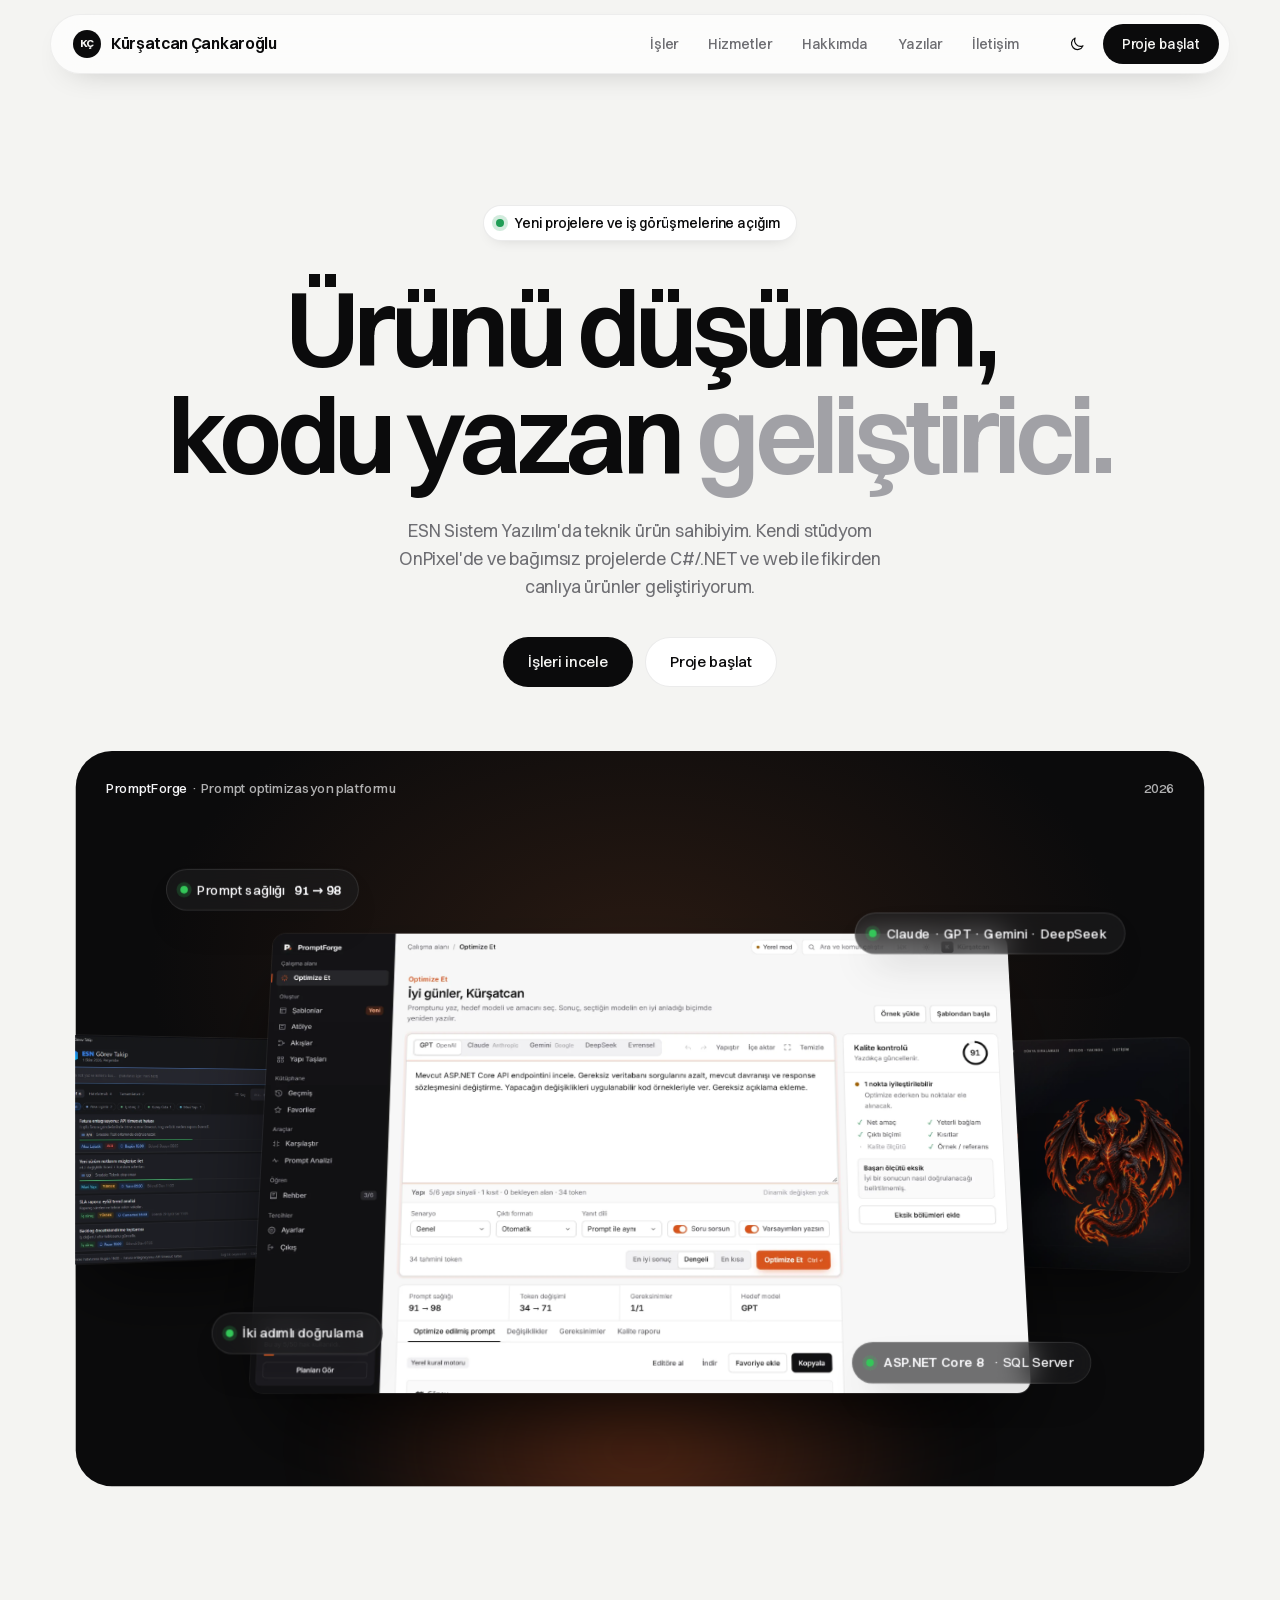
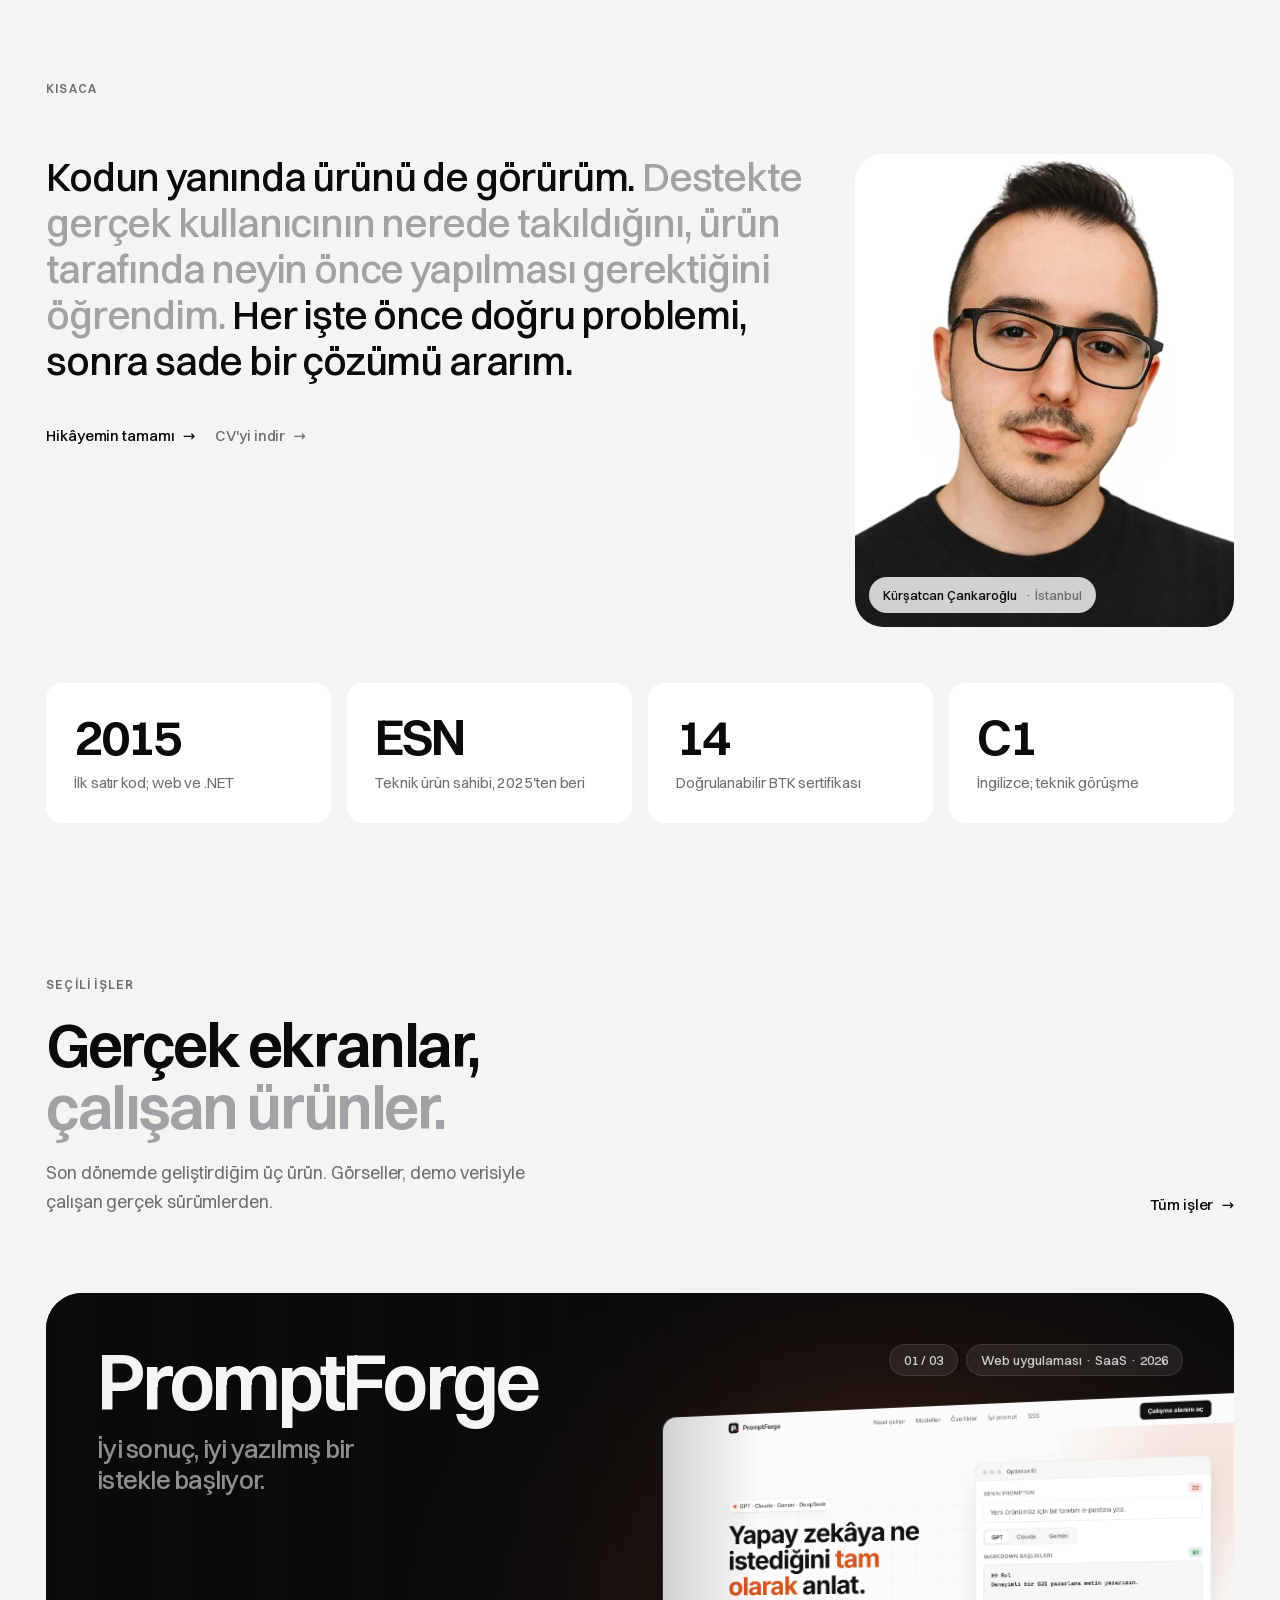
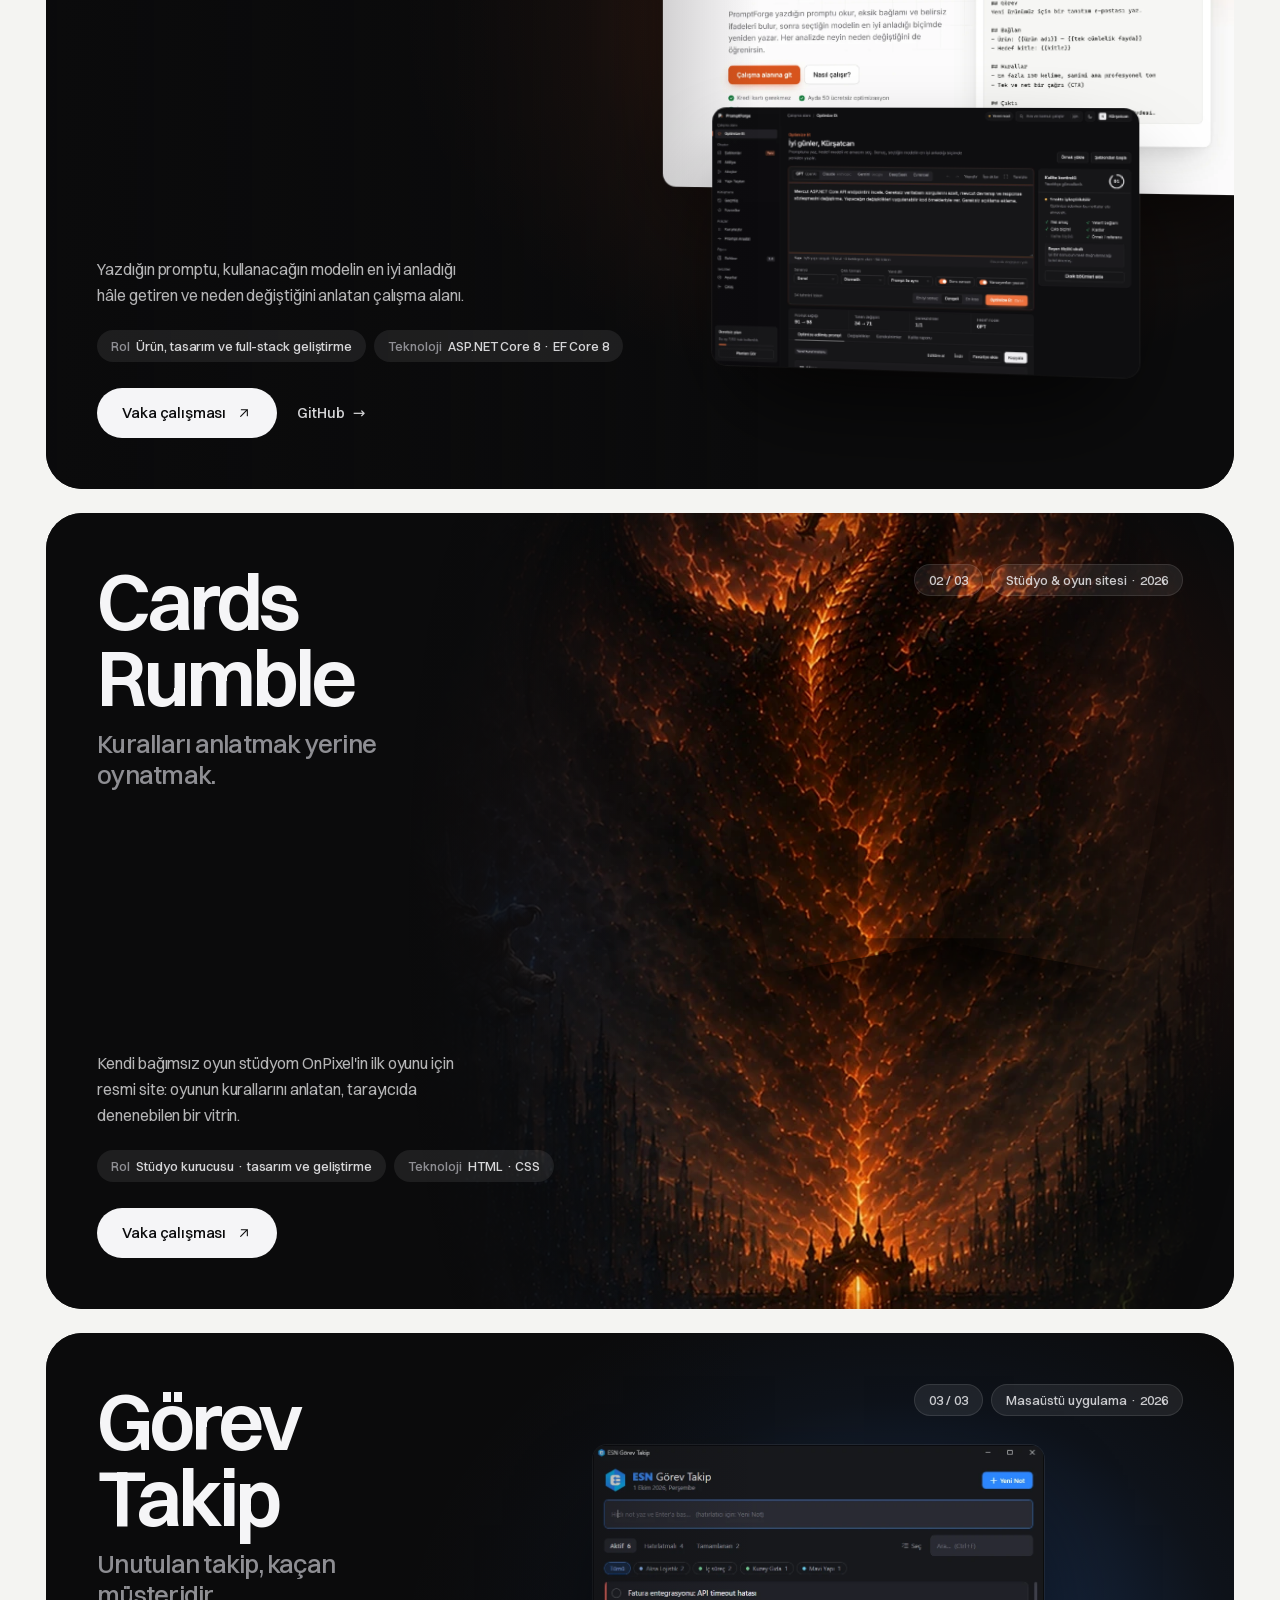
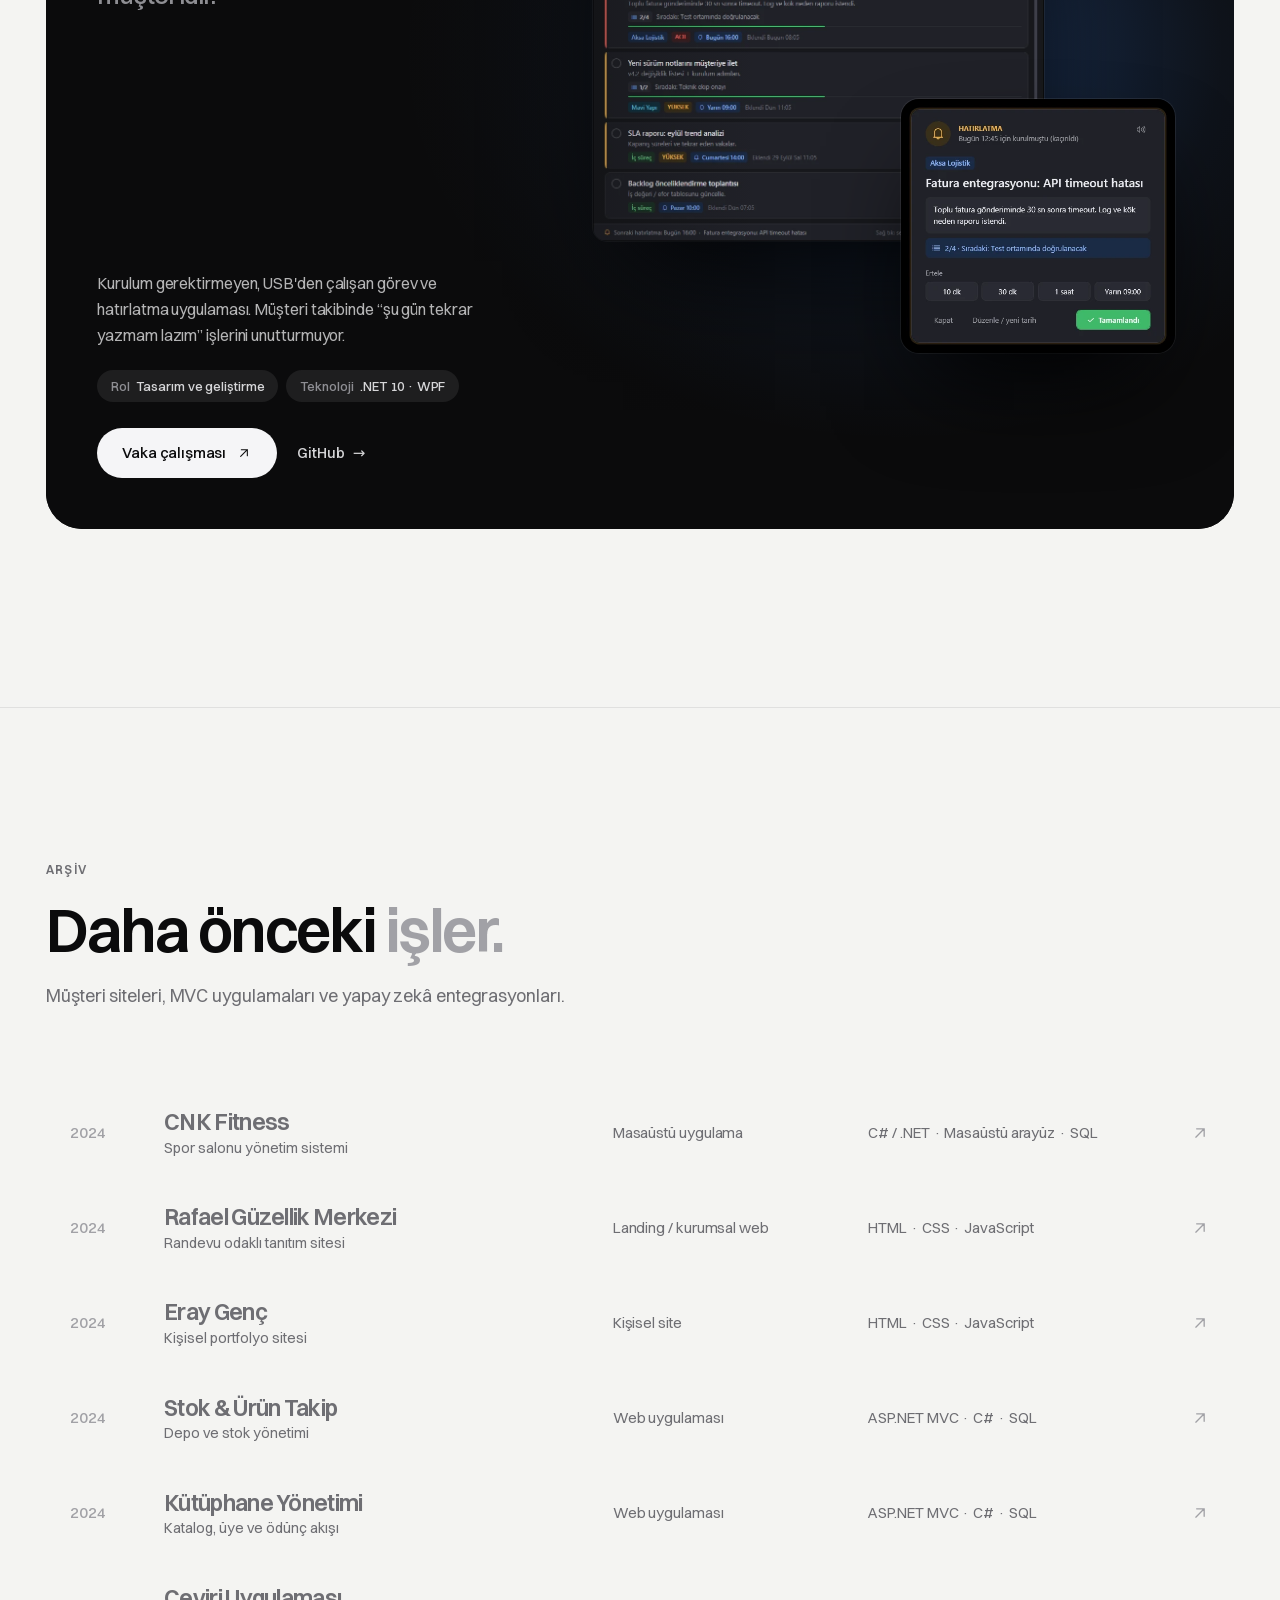
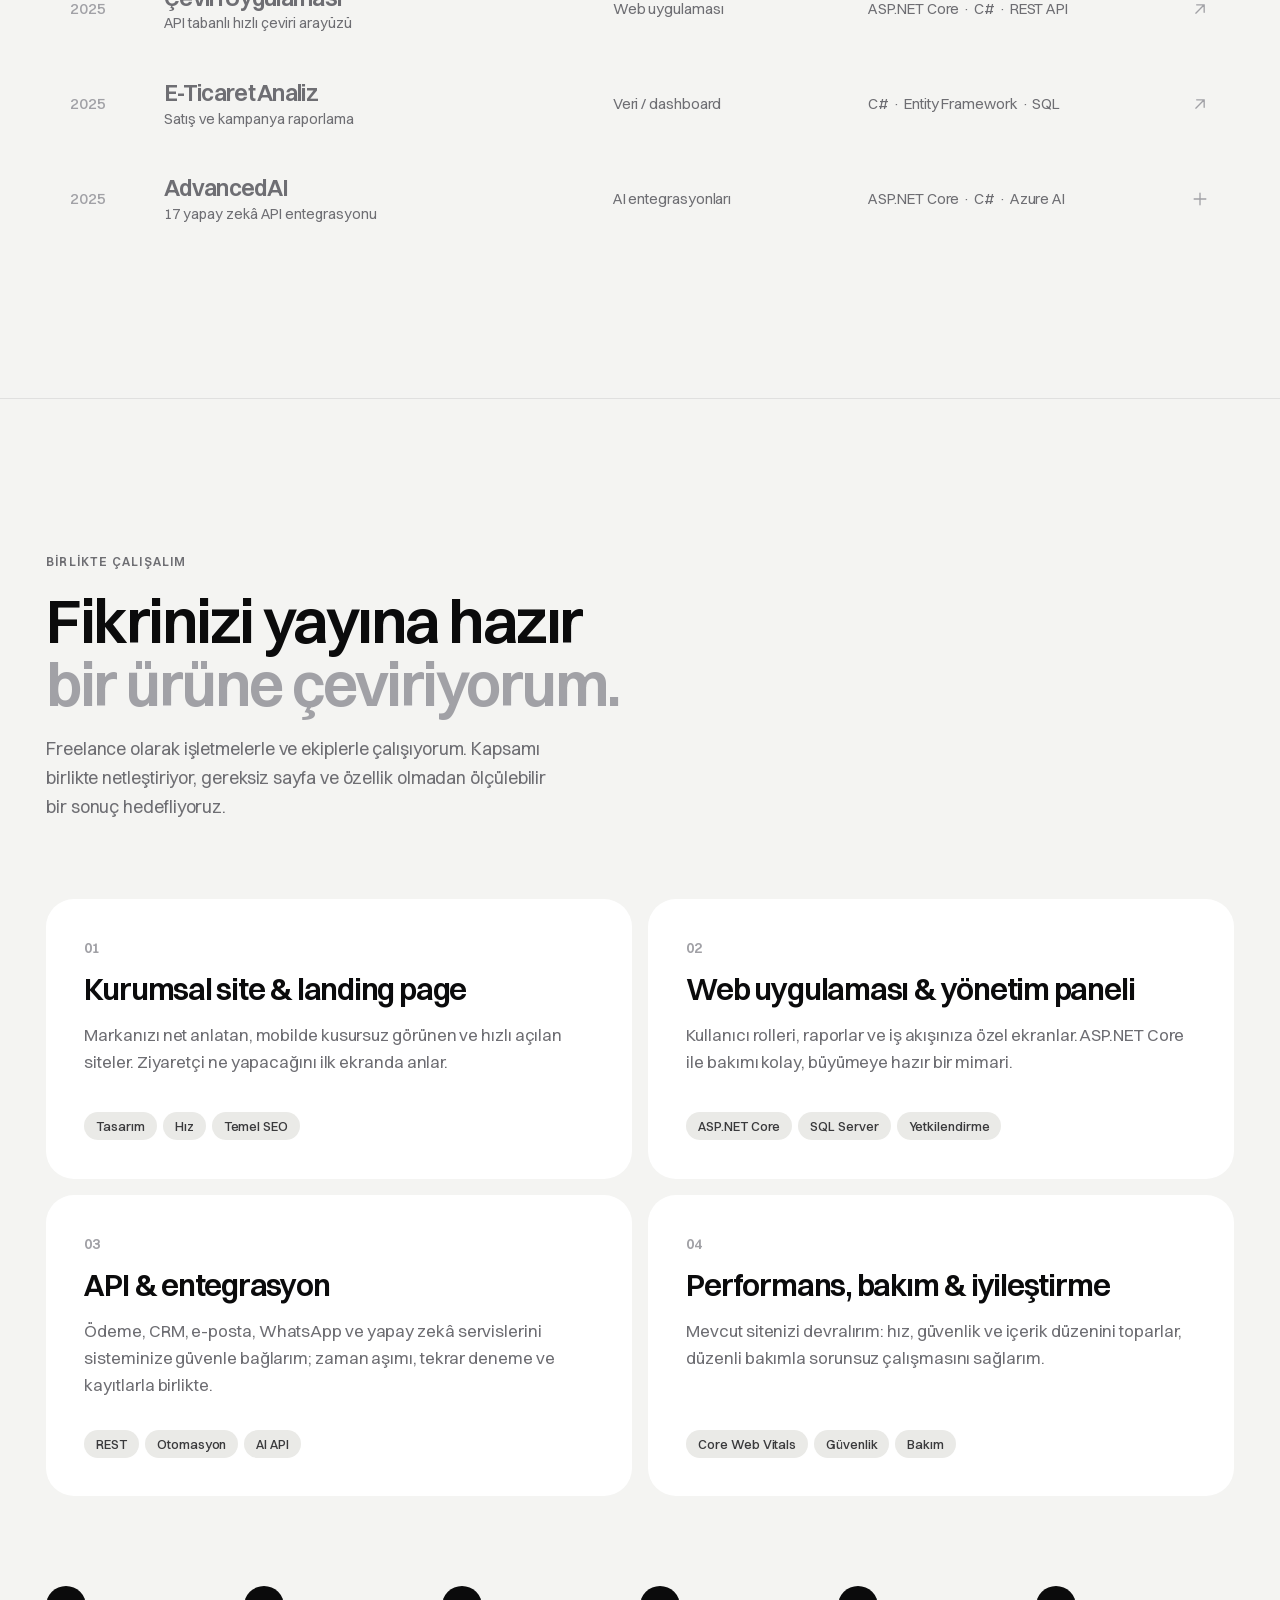
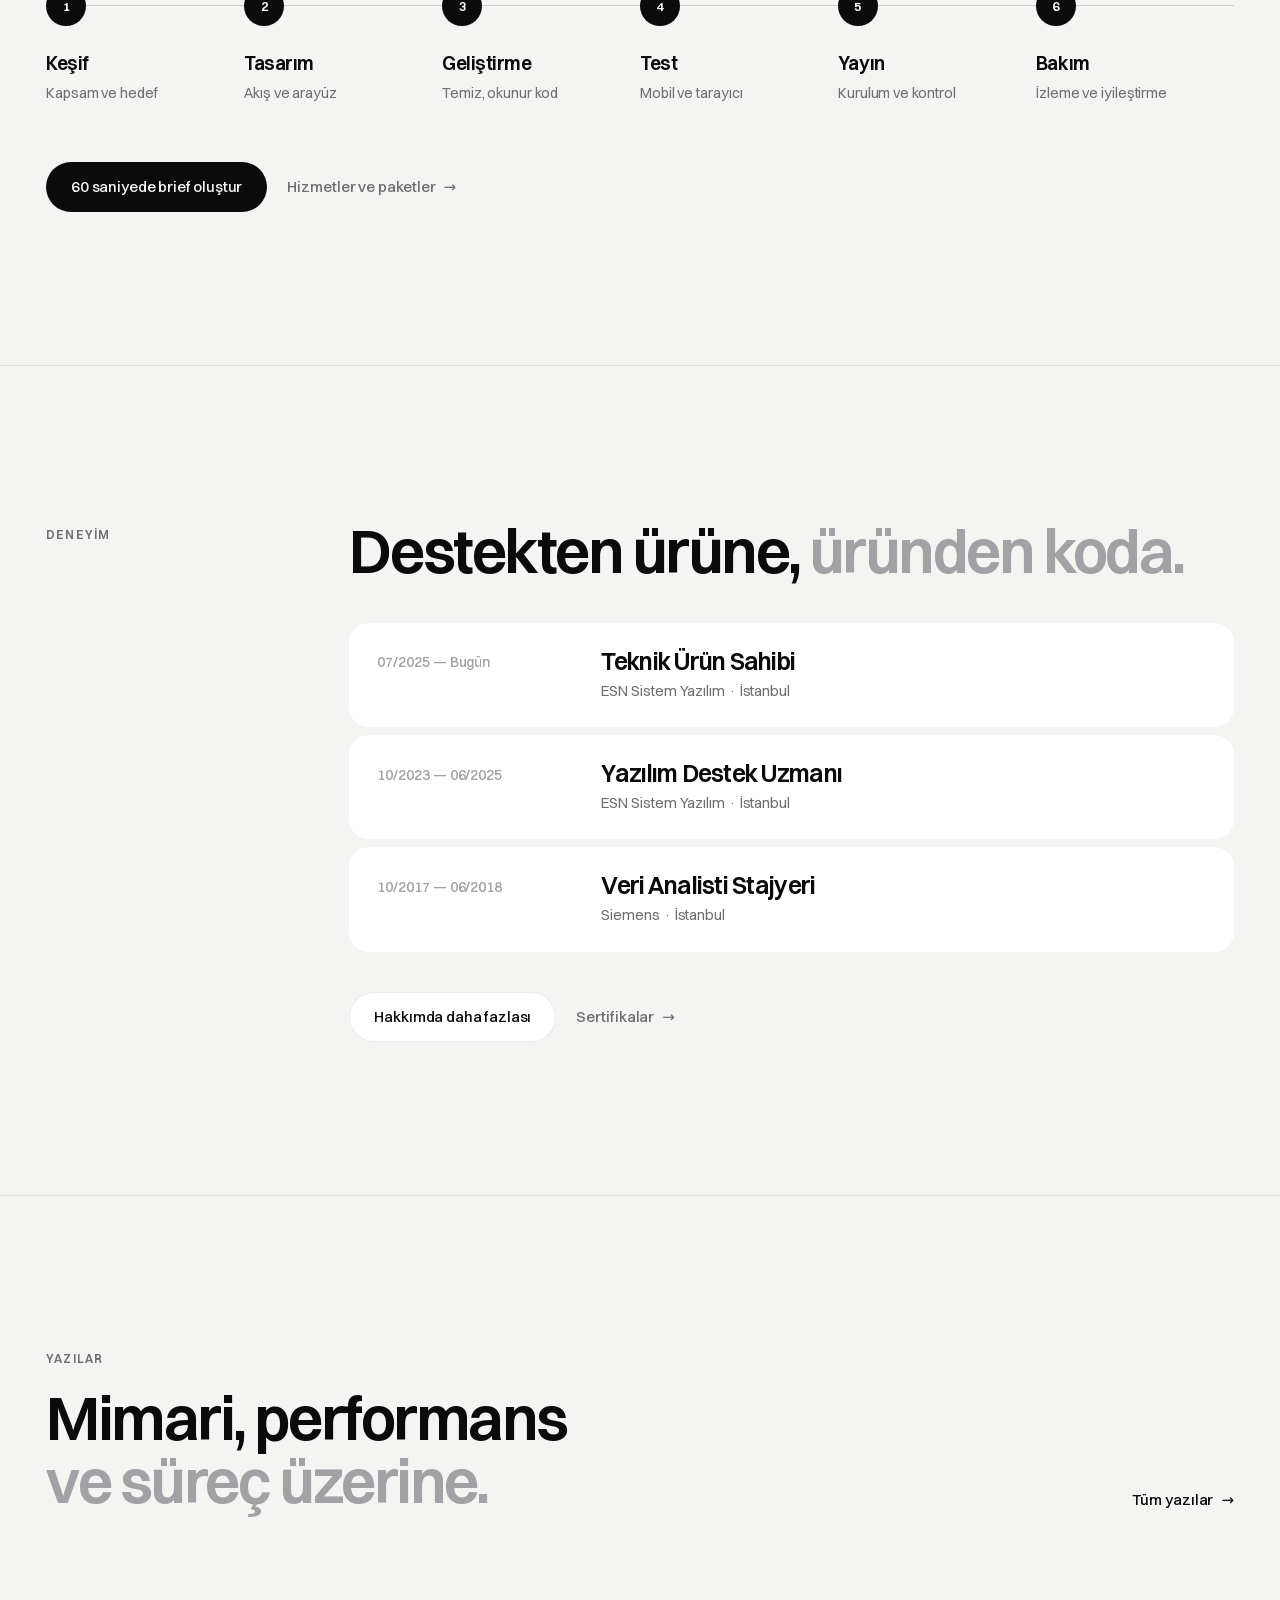
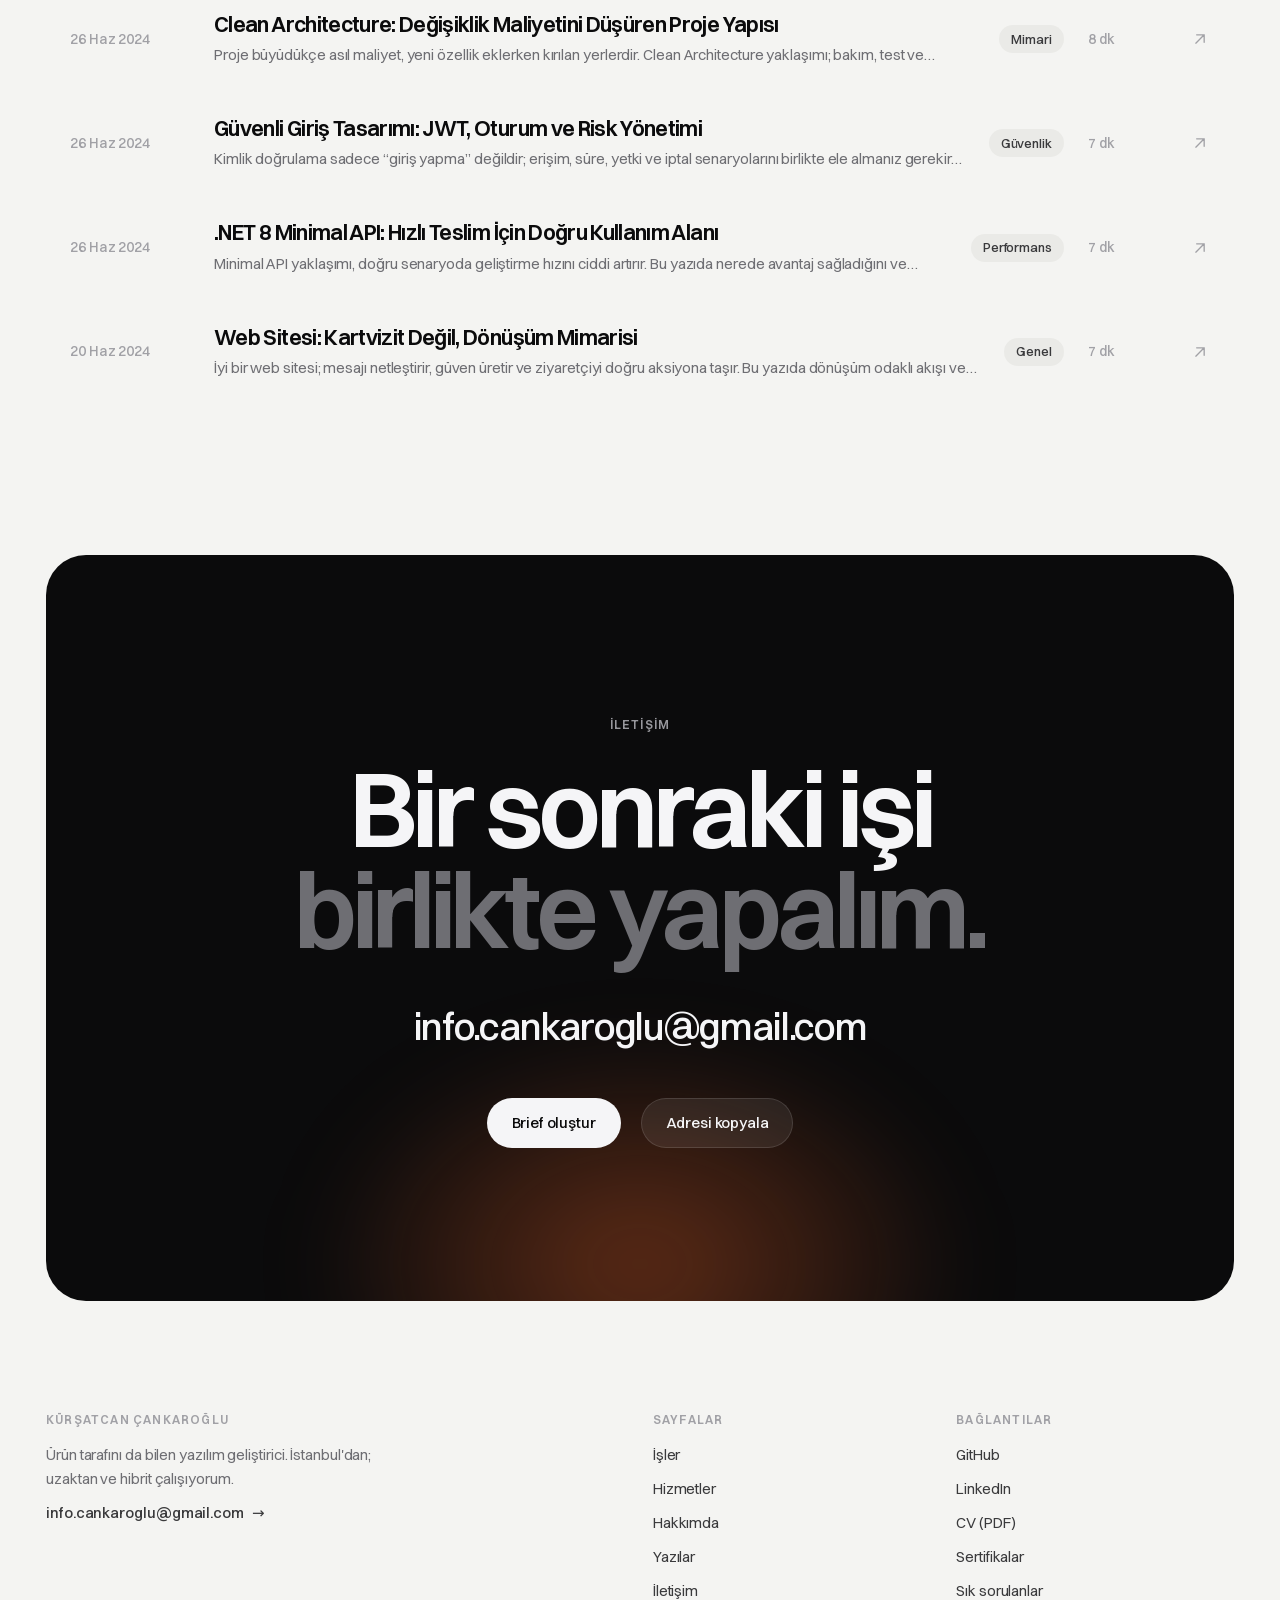
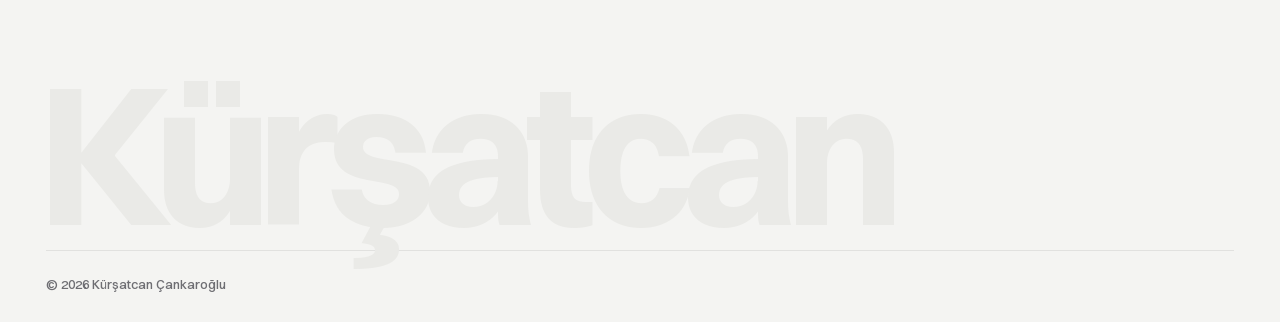
==== index.html @ 6dd8f490 "Remove the 'built without a framework' line from the footer" ====
<!doctype html>
<html lang="tr" data-theme="light">
<head>
<meta charset="utf-8">
<meta name="viewport" content="width=device-width, initial-scale=1">
<meta http-equiv="Content-Security-Policy" content="default-src 'self'; base-uri 'none'; object-src 'none'; img-src 'self' data:; font-src 'self'; style-src 'self' 'unsafe-inline'; script-src 'self' https://cdn.jsdelivr.net; connect-src 'self' https://api.emailjs.com https://formsubmit.co; frame-src 'self' https://formsubmit.co; form-action 'self' https://formsubmit.co; upgrade-insecure-requests">
<title>Kürşatcan Çankaroğlu — Yazılım geliştirici</title>
<meta name="description" content="Kürşatcan Çankaroğlu: C#/.NET ve web ile fikirden canlıya ürünler geliştiren, ürün tarafını da bilen yazılım geliştirici. PromptForge, OnPixel ve daha fazlası.">
<meta name="author" content="Kürşatcan Çankaroğlu">
<meta name="theme-color" content="#f4f4f2">
<meta property="og:type" content="website">
<meta property="og:locale" content="tr_TR">
<meta property="og:title" content="Kürşatcan Çankaroğlu — Yazılım geliştirici">
<meta property="og:description" content="Ürünü düşünen, kodu yazan geliştirici. Seçili işler, vaka çalışmaları ve iletişim.">
<meta property="og:image" content="assets/media/brand/og.png">
<meta name="twitter:card" content="summary_large_image">
<link rel="icon" href="assets/media/brand/favicon.svg" type="image/svg+xml">
<link rel="apple-touch-icon" href="assets/media/brand/apple-touch-icon.png">
<link rel="manifest" href="manifest.webmanifest">
<link rel="preload" href="assets/fonts/switzer-variable.woff2" as="font" type="font/woff2" crossorigin>
<script src="assets/js/kursat-theme.js"></script>
<link rel="stylesheet" href="assets/css/kursat.css">
<script src="assets/js/kursat-core.js" defer></script>
<script src="assets/js/kursat-projects.js" defer></script>
<script src="assets/js/kursat-posts.js" defer></script>
<script src="assets/js/kursat-certificates.js" defer></script>
<script src="assets/js/kursat-content.js" defer></script>
</head>
<body>
<a class="kursat-skip" href="#kursat-main">İçeriğe geç</a>

<!-- kursat:header -->
<header class="kursat-header">
  <div class="kursat-container kursat-header-inner">
    <a class="kursat-brand" href="index.html" aria-label="Kürşatcan Çankaroğlu, ana sayfa">
      <span class="kursat-brand-mark" aria-hidden="true">KÇ</span>
      <span>Kürşatcan <span class="kursat-brand-surname">Çankaroğlu</span></span>
    </a>
    <nav class="kursat-nav" aria-label="Ana menü">
      <a href="portfolio.html">İşler</a>
      <a href="service.html">Hizmetler</a>
      <a href="about.html">Hakkımda</a>
      <a href="news.html">Yazılar</a>
      <a href="contact.html">İletişim</a>
    </nav>
    <div class="kursat-header-tools">
      <button class="kursat-icon-button kursat-theme-toggle" type="button" data-kursat-theme-toggle aria-label="Temayı değiştir">
        <svg class="kursat-icon-moon" viewBox="0 0 24 24" fill="none" stroke="currentColor" stroke-width="1.6" stroke-linecap="round" stroke-linejoin="round" aria-hidden="true"><path d="M20 14.5A8 8 0 0 1 9.5 4a8 8 0 1 0 10.5 10.5Z"/></svg>
        <svg class="kursat-icon-sun" viewBox="0 0 24 24" fill="none" stroke="currentColor" stroke-width="1.6" stroke-linecap="round" aria-hidden="true"><circle cx="12" cy="12" r="4"/><path d="M12 2.5v2M12 19.5v2M2.5 12h2M19.5 12h2M5.3 5.3l1.4 1.4M17.3 17.3l1.4 1.4M5.3 18.7l1.4-1.4M17.3 6.7l1.4-1.4"/></svg>
      </button>
      <a class="kursat-button kursat-button--small" href="contact.html">Proje başlat</a>
      <button class="kursat-icon-button kursat-menu-button" type="button" data-kursat-menu aria-expanded="false" aria-controls="kursat-drawer" aria-label="Menüyü aç">
        <svg viewBox="0 0 24 24" fill="none" stroke="currentColor" stroke-width="1.6" stroke-linecap="round" aria-hidden="true"><path d="M4 9h16M4 15h16"/></svg>
      </button>
    </div>
  </div>
</header>

<div class="kursat-drawer" id="kursat-drawer" aria-hidden="true">
  <nav aria-label="Mobil menü">
    <a href="index.html">Ana sayfa <span>00</span></a>
    <a href="portfolio.html">İşler <span>01</span></a>
    <a href="service.html">Hizmetler <span>02</span></a>
    <a href="about.html">Hakkımda <span>03</span></a>
    <a href="news.html">Yazılar <span>04</span></a>
    <a href="contact.html">İletişim <span>05</span></a>
  </nav>
  <div class="kursat-drawer-foot">
    <a href="mailto:info.cankaroglu@gmail.com">info.cankaroglu@gmail.com</a>
    <a href="https://github.com/kursatcnk">GitHub</a>
    <a href="https://www.linkedin.com/in/kursatcnk/">LinkedIn</a>
  </div>
</div>
<!-- /kursat:header -->

<main id="kursat-main">

  <!-- Giriş -->
  <section class="kursat-hero">
    <div class="kursat-container">
      <div class="kursat-hero-meta kursat-reveal">
        <span class="kursat-pill-status"><span class="kursat-dot" aria-hidden="true"></span>Yeni projelere ve iş görüşmelerine açığım</span>
      </div>
      <div class="kursat-hero-body">
        <h1 class="kursat-display kursat-hero-title">
          <span class="kursat-split-line"><span>Ürünü düşünen,</span></span>
          <span class="kursat-split-line"><span style="--_delay:.08s">kodu yazan <span class="kursat-soft">geliştirici.</span></span></span>
        </h1>
        <div class="kursat-hero-copy kursat-reveal" style="--_delay:.25s">
          <p class="kursat-lead">ESN Sistem Yazılım'da teknik ürün sahibiyim. Kendi stüdyom OnPixel'de ve bağımsız projelerde C#/.NET ve web ile fikirden canlıya ürünler geliştiriyorum.</p>
          <div class="kursat-hero-actions">
            <a class="kursat-button" href="#isler">İşleri incele</a>
            <a class="kursat-button kursat-button--ghost" href="contact.html">Proje başlat</a>
          </div>
        </div>
      </div>
    </div>
  </section>

  <!-- Ürün paneli -->
  <section class="kursat-showreel kursat-reveal" data-kursat-showreel aria-label="Ürün vitrini">
    <div class="kursat-showreel-frame">
      <div class="kursat-showreel-caption">
        <span><strong>PromptForge</strong> · Prompt optimizasyon platformu</span>
        <span>2026</span>
      </div>
      <div class="kursat-showreel-stage" aria-hidden="true">
        <div class="kursat-screen kursat-screen--c"><img src="assets/media/work/gorev-takip/main.webp" alt="" decoding="async"></div>
        <div class="kursat-screen kursat-screen--b"><img src="assets/media/work/cards-rumble/home-lg.webp" alt="" decoding="async"></div>
        <div class="kursat-screen kursat-screen--a"><img src="assets/media/work/promptforge/forge-lg.webp" alt="" decoding="async"></div>
      </div>
      <span class="kursat-badge kursat-badge--1" aria-hidden="true"><i></i>Prompt sağlığı <b>91 → 98</b></span>
      <span class="kursat-badge kursat-badge--2" aria-hidden="true"><i></i>Claude · GPT · Gemini · DeepSeek</span>
      <span class="kursat-badge kursat-badge--3" aria-hidden="true"><i></i>İki adımlı doğrulama</span>
      <span class="kursat-badge kursat-badge--4" aria-hidden="true"><i></i><b>ASP.NET Core 8</b> · SQL Server</span>
    </div>
  </section>

  <!-- Kısaca -->
  <section class="kursat-section">
    <div class="kursat-container kursat-grid kursat-intro">
      <span class="kursat-eyebrow kursat-intro-label">Kısaca</span>
      <div class="kursat-intro-text">
        <p class="kursat-statement kursat-reveal">Kodun yanında ürünü de görürüm. <em>Destekte gerçek kullanıcının nerede takıldığını, ürün tarafında neyin önce yapılması gerektiğini öğrendim.</em> Her işte önce doğru problemi, sonra sade bir çözümü ararım.</p>
        <div class="kursat-cta-row kursat-reveal">
          <a class="kursat-link" href="about.html">Hikâyemin tamamı</a>
          <a class="kursat-link kursat-link--muted" href="assets/docs/Kursatcan_Cankaroglu_CV.pdf" download>CV'yi indir</a>
        </div>
      </div>
      <figure class="kursat-portrait kursat-intro-portrait kursat-reveal" style="--_delay:.1s">
        <div class="kursat-portrait-frame"><img src="assets/media/portrait.webp" width="640" height="800" alt="Kürşatcan Çankaroğlu" loading="lazy"></div>
        <figcaption><span class="kursat-label">Kürşatcan Çankaroğlu</span><span class="kursat-label">İstanbul</span></figcaption>
      </figure>
      <div class="kursat-facts kursat-reveal">
        <div class="kursat-fact"><strong>2015</strong><span>İlk satır kod; web ve .NET</span></div>
        <div class="kursat-fact"><strong>ESN</strong><span>Teknik ürün sahibi, 2025'ten beri</span></div>
        <div class="kursat-fact"><strong><span data-kursat-count="certificates">14</span></strong><span>Doğrulanabilir BTK sertifikası</span></div>
        <div class="kursat-fact"><strong>C1</strong><span>İngilizce; teknik görüşme</span></div>
      </div>
    </div>
  </section>

  <!-- Seçili işler -->
  <section id="isler" style="padding-bottom:var(--kursat-section)">
    <div class="kursat-container">
      <div class="kursat-grid kursat-section-head">
        <span class="kursat-label">Seçili işler</span>
        <div class="kursat-section-head-title">
          <h2 class="kursat-h2 kursat-reveal">Gerçek ekranlar, <span class="kursat-soft">çalışan ürünler.</span></h2>
          <p class="kursat-reveal">Son dönemde geliştirdiğim üç ürün. Görseller, demo verisiyle çalışan gerçek sürümlerden.</p>
        </div>
        <a class="kursat-section-head-aside kursat-link" href="portfolio.html">Tüm işler</a>
      </div>
    </div>
    <div class="kursat-scenes" data-kursat-scenes></div>
  </section>

  <!-- Arşiv -->
  <section class="kursat-section kursat-section--line">
    <div class="kursat-container">
      <div class="kursat-grid kursat-section-head">
        <span class="kursat-label">Arşiv</span>
        <div class="kursat-section-head-title">
          <h2 class="kursat-h2 kursat-reveal">Daha önceki <span class="kursat-soft">işler.</span></h2>
          <p class="kursat-reveal">Müşteri siteleri, MVC uygulamaları ve yapay zekâ entegrasyonları.</p>
        </div>
      </div>
      <div class="kursat-index kursat-reveal" data-kursat-index></div>
    </div>
  </section>

  <!-- Hizmetler -->
  <section class="kursat-section kursat-section--line">
    <div class="kursat-container">
      <div class="kursat-grid kursat-section-head">
        <span class="kursat-label">Birlikte çalışalım</span>
        <div class="kursat-section-head-title">
          <h2 class="kursat-h2 kursat-reveal">Fikrinizi yayına hazır <span class="kursat-soft">bir ürüne çeviriyorum.</span></h2>
          <p class="kursat-reveal">Freelance olarak işletmelerle ve ekiplerle çalışıyorum. Kapsamı birlikte netleştiriyor, gereksiz sayfa ve özellik olmadan ölçülebilir bir sonuç hedefliyoruz.</p>
        </div>
      </div>

      <div class="kursat-services">
        <article class="kursat-service kursat-reveal">
          <span class="kursat-service-no">01</span>
          <h3>Kurumsal site &amp; landing page</h3>
          <p>Markanızı net anlatan, mobilde kusursuz görünen ve hızlı açılan siteler. Ziyaretçi ne yapacağını ilk ekranda anlar.</p>
          <ul><li class="kursat-tag">Tasarım</li><li class="kursat-tag">Hız</li><li class="kursat-tag">Temel SEO</li></ul>
        </article>
        <article class="kursat-service kursat-reveal" style="--_delay:.06s">
          <span class="kursat-service-no">02</span>
          <h3>Web uygulaması &amp; yönetim paneli</h3>
          <p>Kullanıcı rolleri, raporlar ve iş akışınıza özel ekranlar. ASP.NET Core ile bakımı kolay, büyümeye hazır bir mimari.</p>
          <ul><li class="kursat-tag">ASP.NET Core</li><li class="kursat-tag">SQL Server</li><li class="kursat-tag">Yetkilendirme</li></ul>
        </article>
        <article class="kursat-service kursat-reveal">
          <span class="kursat-service-no">03</span>
          <h3>API &amp; entegrasyon</h3>
          <p>Ödeme, CRM, e-posta, WhatsApp ve yapay zekâ servislerini sisteminize güvenle bağlarım; zaman aşımı, tekrar deneme ve kayıtlarla birlikte.</p>
          <ul><li class="kursat-tag">REST</li><li class="kursat-tag">Otomasyon</li><li class="kursat-tag">AI API</li></ul>
        </article>
        <article class="kursat-service kursat-reveal" style="--_delay:.06s">
          <span class="kursat-service-no">04</span>
          <h3>Performans, bakım &amp; iyileştirme</h3>
          <p>Mevcut sitenizi devralırım: hız, güvenlik ve içerik düzenini toparlar, düzenli bakımla sorunsuz çalışmasını sağlarım.</p>
          <ul><li class="kursat-tag">Core Web Vitals</li><li class="kursat-tag">Güvenlik</li><li class="kursat-tag">Bakım</li></ul>
        </article>
      </div>

      <div class="kursat-process kursat-reveal" aria-label="Çalışma süreci">
        <div class="kursat-step"><span class="kursat-label">1</span><strong>Keşif</strong><span>Kapsam ve hedef</span></div>
        <div class="kursat-step"><span class="kursat-label">2</span><strong>Tasarım</strong><span>Akış ve arayüz</span></div>
        <div class="kursat-step"><span class="kursat-label">3</span><strong>Geliştirme</strong><span>Temiz, okunur kod</span></div>
        <div class="kursat-step"><span class="kursat-label">4</span><strong>Test</strong><span>Mobil ve tarayıcı</span></div>
        <div class="kursat-step"><span class="kursat-label">5</span><strong>Yayın</strong><span>Kurulum ve kontrol</span></div>
        <div class="kursat-step"><span class="kursat-label">6</span><strong>Bakım</strong><span>İzleme ve iyileştirme</span></div>
      </div>

      <div class="kursat-cta-row kursat-reveal" style="margin-top:56px">
        <a class="kursat-button" href="contact.html">60 saniyede brief oluştur</a>
        <a class="kursat-link kursat-link--muted" href="service.html">Hizmetler ve paketler</a>
      </div>
    </div>
  </section>

  <!-- Deneyim -->
  <section class="kursat-section kursat-section--line">
    <div class="kursat-container kursat-grid kursat-about">
      <span class="kursat-label kursat-about-label">Deneyim</span>
      <div class="kursat-about-copy">
        <h2 class="kursat-h2 kursat-reveal" style="margin-bottom:40px">Destekten ürüne, <span class="kursat-soft">üründen koda.</span></h2>
        <ol class="kursat-timeline kursat-reveal">
          <li><time>07/2025 — Bugün</time><div><strong>Teknik Ürün Sahibi</strong><em>ESN Sistem Yazılım · İstanbul</em></div></li>
          <li><time>10/2023 — 06/2025</time><div><strong>Yazılım Destek Uzmanı</strong><em>ESN Sistem Yazılım · İstanbul</em></div></li>
          <li><time>10/2017 — 06/2018</time><div><strong>Veri Analisti Stajyeri</strong><em>Siemens · İstanbul</em></div></li>
        </ol>
        <div class="kursat-cta-row kursat-reveal">
          <a class="kursat-button kursat-button--ghost" href="about.html">Hakkımda daha fazlası</a>
          <a class="kursat-link kursat-link--muted" href="certificates.html">Sertifikalar</a>
        </div>
      </div>
    </div>
  </section>

  <!-- Yazılar -->
  <section class="kursat-section kursat-section--line">
    <div class="kursat-container">
      <div class="kursat-grid kursat-section-head">
        <span class="kursat-label">Yazılar</span>
        <div class="kursat-section-head-title">
          <h2 class="kursat-h2 kursat-reveal">Mimari, performans <span class="kursat-soft">ve süreç üzerine.</span></h2>
        </div>
        <a class="kursat-section-head-aside kursat-link" href="news.html">Tüm yazılar</a>
      </div>
      <div class="kursat-posts kursat-reveal" data-kursat-latest-posts="4"></div>
    </div>
  </section>

  <!-- İletişim -->
  <section class="kursat-cta" data-kursat-tone="night">
    <div class="kursat-container">
      <span class="kursat-label">İletişim</span>
      <h2 class="kursat-display kursat-cta-title kursat-reveal">Bir sonraki işi <span class="kursat-soft">birlikte yapalım.</span></h2>
      <a class="kursat-cta-mail kursat-reveal" href="mailto:info.cankaroglu@gmail.com">info.cankaroglu@gmail.com</a>
      <div class="kursat-cta-row kursat-reveal">
        <a class="kursat-button" href="contact.html">Brief oluştur</a>
        <button class="kursat-button kursat-button--ghost" type="button" data-kursat-copy="info.cankaroglu@gmail.com" data-kursat-copy-message="E-posta adresi kopyalandı">Adresi kopyala</button>
      </div>
    </div>
  </section>

</main>

<!-- kursat:footer -->
<footer class="kursat-footer">
  <div class="kursat-container">
    <div class="kursat-grid kursat-footer-grid">
      <div class="kursat-footer-col">
        <span class="kursat-label">Kürşatcan Çankaroğlu</span>
        <p>Ürün tarafını da bilen yazılım geliştirici. İstanbul'dan; uzaktan ve hibrit çalışıyorum.</p>
        <a class="kursat-link" href="mailto:info.cankaroglu@gmail.com">info.cankaroglu@gmail.com</a>
      </div>
      <div class="kursat-footer-col">
        <span class="kursat-label">Sayfalar</span>
        <a href="portfolio.html">İşler</a>
        <a href="service.html">Hizmetler</a>
        <a href="about.html">Hakkımda</a>
        <a href="news.html">Yazılar</a>
        <a href="contact.html">İletişim</a>
      </div>
      <div class="kursat-footer-col">
        <span class="kursat-label">Bağlantılar</span>
        <a href="https://github.com/kursatcnk">GitHub</a>
        <a href="https://www.linkedin.com/in/kursatcnk/">LinkedIn</a>
        <a href="assets/docs/Kursatcan_Cankaroglu_CV.pdf" download>CV (PDF)</a>
        <a href="certificates.html">Sertifikalar</a>
        <a href="faq.html">Sık sorulanlar</a>
      </div>
    </div>
    <p class="kursat-footer-word" aria-hidden="true">Kürşatcan</p>
  </div>
  <div class="kursat-container">
    <div class="kursat-footer-base kursat-label">
      <span>© <span data-kursat-year>2026</span> Kürşatcan Çankaroğlu</span>
    </div>
  </div>
</footer>
<!-- /kursat:footer -->
</body>
</html>
---- assets/css/kursat.css ----
/*
  Kürşatcan Çankaroğlu — site stilleri

  Dil: platin beyazı zemin, mürekkep siyahı; Switzer ile sıkı, iki tonlu başlıklar;
  koyu, yuvarlatılmış ürün panelleri ve her projenin kendi renginde ışık.
  01 Fontlar          02 Değişkenler        03 Temel            04 Yerleşim
  05 Tipografi        06 Butonlar & etiket  07 Üst menü         08 Hero & vitrin
  09 Giriş            10 Bölüm başlıkları   11 Sahneler (işler) 12 Liste satırları
  13 Hizmetler        14 Deneyim            15 Kapanış & alt bilgi 16 Sayfa başlıkları
  17 Vaka çalışması   18 Makale             19 Filtre & akordeon 20 Sertifikalar
  21 Brief stüdyosu   22 Form & bildirim    23 Hareket          24 Duyarlı düzen
*/

/* 01 Fontlar */
@font-face { font-family: "Switzer"; font-style: normal; font-weight: 100 900; font-display: swap; src: url("../fonts/switzer-variable.woff2") format("woff2"); }
@font-face { font-family: "Geist Mono"; font-style: normal; font-weight: 100 900; font-display: swap;
  src: url("../fonts/geist-mono-latin.woff2") format("woff2");
  unicode-range: U+0000-00FF, U+0131, U+0152-0153, U+02BB-02BC, U+02C6, U+02DA, U+02DC, U+0304, U+0308, U+0329, U+2000-206F, U+20AC, U+2122, U+2191, U+2193, U+2212, U+2215, U+FEFF, U+FFFD; }
@font-face { font-family: "Geist Mono"; font-style: normal; font-weight: 100 900; font-display: swap;
  src: url("../fonts/geist-mono-latin-ext.woff2") format("woff2");
  unicode-range: U+0100-02BA, U+02BD-02C5, U+02C7-02CC, U+02CE-02D7, U+02DD-02FF, U+0304, U+0308, U+0329, U+1D00-1DBF, U+1E00-1E9F, U+1EF2-1EFF, U+2020, U+20A0-20AB, U+20AD-20C0, U+2113, U+2C60-2C7F, U+A720-A7FF; }

/* 02 Değişkenler */
:root {
  color-scheme: light;
  --kursat-bg: #f4f4f2;
  --kursat-bg-raised: #ffffff;
  --kursat-surface: #eaeae7;
  --kursat-line: rgba(0, 0, 0, .08);
  --kursat-line-strong: rgba(0, 0, 0, .16);
  --kursat-ink: #0b0b0c;
  --kursat-ink-2: #3a3a3c;
  --kursat-muted: #6e6e73;
  --kursat-faint: #a1a1a6;
  --kursat-accent: #0b0b0c;
  --kursat-on-accent: #ffffff;
  --kursat-ok: #1f9d55;
  --kursat-warn: #c27c0e;
  --kursat-bad: #d1352b;
  --kursat-paper: #ffffff;
  --kursat-night: #0b0b0c;
  --kursat-night-2: #151517;
  --kursat-white: #f5f5f7;
  --kursat-shadow: 0 30px 60px -30px rgba(0, 0, 0, .25), 0 1px 2px rgba(0, 0, 0, .04);

  --kursat-font: "Switzer", ui-sans-serif, system-ui, -apple-system, "Segoe UI", sans-serif;
  --kursat-mono: "Geist Mono", ui-monospace, Consolas, monospace;

  --kursat-max: 1360px;
  --kursat-gutter: clamp(16px, 3.6vw, 48px);
  --kursat-section: clamp(104px, 12vw, 180px);
  --kursat-radius: 28px;
  --kursat-radius-sm: 16px;
  --kursat-ease: cubic-bezier(.22, 1, .36, 1);
  --kursat-header-h: 92px;
}

:root[data-theme="dark"] {
  color-scheme: dark;
  --kursat-bg: #0b0b0c;
  --kursat-bg-raised: #161618;
  --kursat-surface: #1c1c1e;
  --kursat-line: rgba(255, 255, 255, .08);
  --kursat-line-strong: rgba(255, 255, 255, .18);
  --kursat-ink: #f5f5f7;
  --kursat-ink-2: #d2d2d7;
  --kursat-muted: #98989d;
  --kursat-faint: #636366;
  --kursat-accent: #f5f5f7;
  --kursat-on-accent: #0b0b0c;
  --kursat-paper: #161618;
  --kursat-night: #000000;
  --kursat-night-2: #111113;
  --kursat-shadow: 0 30px 60px -30px rgba(0, 0, 0, .8);
}

/* Koyu panel tonu */
[data-kursat-tone="night"] {
  --kursat-bg: var(--kursat-night);
  --kursat-bg-raised: var(--kursat-night-2);
  --kursat-surface: #1c1c1e;
  --kursat-line: rgba(255, 255, 255, .1);
  --kursat-line-strong: rgba(255, 255, 255, .22);
  --kursat-ink: var(--kursat-white);
  --kursat-ink-2: #d2d2d7;
  --kursat-muted: #98989d;
  --kursat-faint: #636366;
  --kursat-accent: var(--kursat-white);
  --kursat-on-accent: #0b0b0c;
  background: var(--kursat-bg);
  color: var(--kursat-ink);
  color-scheme: dark;
}

/* 03 Temel */
*, *::before, *::after { box-sizing: border-box; }
html { -webkit-text-size-adjust: 100%; text-size-adjust: 100%; scroll-padding-top: 110px; }
body {
  margin: 0; background: var(--kursat-bg); color: var(--kursat-ink);
  font-family: var(--kursat-font); font-size: 17px; line-height: 1.6; letter-spacing: -.005em;
  -webkit-font-smoothing: antialiased; -moz-osx-font-smoothing: grayscale; text-rendering: optimizeLegibility;
  overflow-x: hidden;
}
img, svg, video { display: block; max-width: 100%; }
img { height: auto; }
a { color: inherit; text-decoration: none; }
button, input, textarea, select { font: inherit; color: inherit; letter-spacing: inherit; }
button { cursor: pointer; background: none; border: 0; padding: 0; }
::selection { background: var(--kursat-ink); color: var(--kursat-bg); }
:focus-visible { outline: 2px solid var(--kursat-ink); outline-offset: 3px; border-radius: 6px; }
hr { border: 0; border-top: 1px solid var(--kursat-line); margin: 0; }
.kursat-skip { position: fixed; left: 16px; top: -60px; z-index: 120; background: var(--kursat-ink); color: var(--kursat-bg); padding: 10px 16px; border-radius: 999px; font-size: 14px; transition: top .2s; }
.kursat-skip:focus { top: 12px; }
.kursat-visually-hidden { position: absolute !important; width: 1px; height: 1px; overflow: hidden; clip: rect(0 0 0 0); white-space: nowrap; }

/* 04 Yerleşim */
.kursat-container { width: 100%; max-width: var(--kursat-max); margin-inline: auto; padding-inline: var(--kursat-gutter); }
.kursat-section { padding-block: var(--kursat-section); position: relative; }
.kursat-section--tight { padding-block: calc(var(--kursat-section) * .55); }
.kursat-section--line { border-top: 1px solid var(--kursat-line); }
.kursat-grid { display: grid; grid-template-columns: repeat(12, minmax(0, 1fr)); column-gap: clamp(16px, 2vw, 28px); }
main { display: block; }

/* 05 Tipografi */
.kursat-label { font-size: 13px; font-weight: 500; letter-spacing: 0; color: var(--kursat-muted); line-height: 1.45; }
.kursat-label--ink { color: var(--kursat-ink); }
.kursat-eyebrow { display: inline-flex; align-items: center; gap: 10px; font-size: 12px; font-weight: 600; letter-spacing: .1em; text-transform: uppercase; color: var(--kursat-muted); }
.kursat-display, .kursat-h1, .kursat-h2, .kursat-h3 { font-weight: 600; margin: 0; text-wrap: balance; }
.kursat-display { font-size: clamp(54px, 8.4vw, 148px); line-height: .94; letter-spacing: -.05em; }
.kursat-h1 { font-size: clamp(46px, 6.2vw, 104px); line-height: .98; letter-spacing: -.045em; }
.kursat-h2 { font-size: clamp(38px, 4.8vw, 80px); line-height: 1.02; letter-spacing: -.04em; }
.kursat-h3 { font-size: clamp(24px, 2.2vw, 34px); line-height: 1.12; letter-spacing: -.025em; }
.kursat-soft { color: var(--kursat-faint); }
[data-kursat-tone="night"] .kursat-soft { color: #6e6e73; }
.kursat-lead { font-size: clamp(18px, 1.4vw, 21px); line-height: 1.55; color: var(--kursat-muted); max-width: 52ch; margin: 0; letter-spacing: -.01em; text-wrap: pretty; }
.kursat-statement { font-size: clamp(28px, 3.1vw, 50px); line-height: 1.16; letter-spacing: -.03em; font-weight: 500; margin: 0; text-wrap: pretty; }
.kursat-statement em { font-style: normal; color: var(--kursat-faint); }
.kursat-muted { color: var(--kursat-muted); }
.kursat-mono { font-family: var(--kursat-mono); font-size: .86em; }
.kursat-prose p { margin: 0 0 1.15em; max-width: 62ch; color: var(--kursat-ink-2); }

/* 06 Butonlar & etiket */
.kursat-button {
  --_bg: var(--kursat-ink); --_fg: var(--kursat-bg);
  display: inline-flex; align-items: center; justify-content: center; gap: 10px;
  height: 50px; padding: 0 24px; border-radius: 999px;
  background: var(--_bg); color: var(--_fg); border: 1px solid transparent;
  font-size: 15px; font-weight: 500; letter-spacing: -.01em; white-space: nowrap;
  transition: transform .4s var(--kursat-ease), background-color .25s, color .25s, border-color .25s, box-shadow .4s;
}
.kursat-button:hover { transform: translateY(-1px); box-shadow: 0 12px 24px -12px rgba(0,0,0,.35); }
.kursat-button:active { transform: translateY(0) scale(.98); }
.kursat-button svg { width: 16px; height: 16px; transition: transform .4s var(--kursat-ease); }
.kursat-button:hover svg.kursat-icon-arrow { transform: translate(2px, -2px); }
.kursat-button--accent { --_bg: var(--kursat-ink); --_fg: var(--kursat-bg); }
.kursat-button--ghost { --_bg: var(--kursat-bg-raised); --_fg: var(--kursat-ink); border-color: var(--kursat-line); }
.kursat-button--ghost:hover { border-color: var(--kursat-line-strong); box-shadow: none; }
[data-kursat-tone="night"] .kursat-button--ghost { --_bg: rgba(255,255,255,.08); border-color: rgba(255,255,255,.12); }
.kursat-button--small { height: 40px; padding: 0 18px; font-size: 14px; }
.kursat-button[disabled], .kursat-button.is-disabled { opacity: .4; pointer-events: none; }

.kursat-link { display: inline-flex; align-items: center; gap: 8px; font-size: 15px; font-weight: 500; color: var(--kursat-ink); transition: gap .4s var(--kursat-ease), opacity .2s; }
.kursat-link::after { content: "→"; transition: transform .4s var(--kursat-ease); }
.kursat-link:hover::after { transform: translateX(3px); }
.kursat-link svg { display: none; }
.kursat-link--muted { color: var(--kursat-muted); }
.kursat-link--muted:hover { color: var(--kursat-ink); }
.kursat-link--plain::after { content: none; }

.kursat-icon-button { width: 40px; height: 40px; border-radius: 999px; display: inline-grid; place-items: center; color: var(--kursat-ink); transition: background-color .25s; }
.kursat-icon-button:hover { background: rgba(0,0,0,.06); }
[data-theme="dark"] .kursat-icon-button:hover, .is-night .kursat-icon-button:hover { background: rgba(255,255,255,.1); }
.kursat-icon-button svg { width: 18px; height: 18px; }

.kursat-tag { display: inline-flex; align-items: center; height: 28px; padding: 0 12px; border-radius: 999px; background: var(--kursat-surface); font-size: 13px; font-weight: 500; color: var(--kursat-ink-2); white-space: nowrap; }
.kursat-pill-status { display: inline-flex; align-items: center; gap: 10px; height: 36px; padding: 0 16px 0 12px; border-radius: 999px; background: var(--kursat-bg-raised); border: 1px solid var(--kursat-line); font-size: 14px; font-weight: 500; box-shadow: 0 6px 16px -10px rgba(0,0,0,.2); }
.kursat-dot { width: 8px; height: 8px; border-radius: 50%; background: var(--kursat-ok); display: inline-block; flex: none; box-shadow: 0 0 0 4px color-mix(in srgb, var(--kursat-ok) 20%, transparent); }

/* 07 Üst menü */
.kursat-header { position: fixed; top: 14px; left: 0; right: 0; z-index: 60; height: 60px; pointer-events: none; transition: transform .6s var(--kursat-ease); }
.kursat-header.is-hidden { transform: translateY(-140%); }
.kursat-header .kursat-header-inner {
  pointer-events: auto; height: 100%; max-width: min(1180px, calc(100% - 2 * var(--kursat-gutter))); padding: 0 10px 0 22px;
  display: flex; align-items: center; gap: 24px; border-radius: 999px;
  background: rgba(255, 255, 255, .72); border: 1px solid rgba(0, 0, 0, .06);
  backdrop-filter: blur(20px) saturate(1.6); -webkit-backdrop-filter: blur(20px) saturate(1.6);
  box-shadow: 0 12px 32px -20px rgba(0, 0, 0, .3);
  color: var(--kursat-ink); transition: background-color .4s, border-color .4s, color .4s;
}
:root[data-theme="dark"] .kursat-header .kursat-header-inner, .kursat-header.is-night .kursat-header-inner { background: rgba(28, 28, 30, .66); border-color: rgba(255, 255, 255, .1); color: var(--kursat-white); }
.kursat-header.is-night { --kursat-ink: var(--kursat-white); --kursat-bg: var(--kursat-night); --kursat-muted: #a1a1a6; }
.kursat-brand { display: inline-flex; align-items: center; gap: 10px; white-space: nowrap; font-weight: 600; font-size: 16px; letter-spacing: -.02em; }
.kursat-brand-mark { width: 28px; height: 28px; border-radius: 50%; background: var(--kursat-ink); color: var(--kursat-bg); display: grid; place-items: center; font-size: 11px; font-weight: 700; letter-spacing: -.02em; }
.kursat-brand-role { display: none; }
.kursat-nav { margin-left: auto; display: flex; align-items: center; gap: 2px; }
.kursat-nav a { padding: 8px 14px; border-radius: 999px; font-size: 14px; font-weight: 500; color: var(--kursat-muted); transition: color .2s, background-color .2s; }
.kursat-nav a:hover { color: var(--kursat-ink); }
.kursat-nav a[aria-current="page"] { color: var(--kursat-ink); background: rgba(0, 0, 0, .06); }
:root[data-theme="dark"] .kursat-nav a[aria-current="page"], .kursat-header.is-night .kursat-nav a[aria-current="page"] { background: rgba(255, 255, 255, .1); }
.kursat-header-tools { display: flex; align-items: center; gap: 6px; }
.kursat-header-tools .kursat-button--small { height: 40px; }
.kursat-clock { display: none; }
.kursat-menu-button { display: none; }
.kursat-theme-toggle .kursat-icon-sun { display: none; }
:root[data-theme="dark"] .kursat-theme-toggle .kursat-icon-sun { display: block; }
:root[data-theme="dark"] .kursat-theme-toggle .kursat-icon-moon { display: none; }

.kursat-drawer {
  position: fixed; inset: 0; z-index: 55; background: var(--kursat-bg);
  padding: 110px var(--kursat-gutter) 32px; display: flex; flex-direction: column;
  opacity: 0; visibility: hidden; transform: translateY(-12px);
  transition: opacity .4s var(--kursat-ease), transform .5s var(--kursat-ease), visibility 0s .4s;
}
.kursat-drawer.is-open { opacity: 1; visibility: visible; transform: none; transition: opacity .4s var(--kursat-ease), transform .5s var(--kursat-ease); }
.kursat-drawer nav { display: flex; flex-direction: column; }
.kursat-drawer nav a { font-size: clamp(40px, 11vw, 64px); font-weight: 600; letter-spacing: -.045em; line-height: 1.12; padding: 6px 0; display: flex; justify-content: space-between; align-items: baseline; }
.kursat-drawer nav a span { font-size: 13px; font-weight: 500; color: var(--kursat-muted); letter-spacing: 0; }
.kursat-drawer nav a[aria-current="page"] { color: var(--kursat-muted); }
.kursat-drawer-foot { margin-top: auto; display: flex; flex-wrap: wrap; gap: 10px 22px; color: var(--kursat-muted); font-size: 15px; }

/* 08 Hero & vitrin */
.kursat-hero { padding-top: clamp(150px, 16vw, 210px); padding-bottom: clamp(40px, 5vw, 64px); text-align: center; }
.kursat-hero-meta { display: flex; justify-content: center; margin-bottom: 36px; }
.kursat-hero-body { display: flex; flex-direction: column; align-items: center; }
.kursat-hero-title { margin-inline: auto; }
.kursat-hero-copy { margin-top: 32px; display: flex; flex-direction: column; align-items: center; }
.kursat-hero-copy .kursat-lead { text-align: center; }
.kursat-hero-actions { display: flex; flex-wrap: wrap; gap: 12px; align-items: center; margin-top: 36px; }
.kursat-hero .kursat-hero-actions { justify-content: center; }

.kursat-showreel { --p: 0; padding: 0 var(--kursat-gutter); }
.kursat-showreel-frame {
  position: relative; max-width: 1600px; margin: 0 auto; height: min(86vh, 900px); min-height: 560px;
  border-radius: calc(40px - var(--p) * 12px); overflow: hidden; isolation: isolate;
  background: radial-gradient(70% 70% at 50% 30%, #2a1a12 0%, #0b0b0c 62%);
  transform: scale(calc(.94 + var(--p) * .06)); transform-origin: 50% 0;
  color: var(--kursat-white);
}
.kursat-showreel-frame::before { content: ""; position: absolute; inset: auto 10% -30% 10%; height: 70%; background: radial-gradient(50% 50% at 50% 50%, rgba(255, 106, 43, .35), transparent 70%); filter: blur(40px); z-index: -1; }
.kursat-showreel-stage { position: absolute; inset: 0; perspective: 2000px; }
.kursat-screen { position: absolute; left: 50%; top: 52%; border-radius: 14px; overflow: hidden; background: #111; box-shadow: 0 50px 100px -30px rgba(0,0,0,.9), 0 0 0 1px rgba(255,255,255,.08); }
.kursat-screen img { width: 100%; height: 100%; object-fit: cover; object-position: top left; }
.kursat-screen--a { z-index: 3; width: min(62vw, 980px); aspect-ratio: 16 / 10; transform: translate(-50%, -50%) rotateX(calc(18deg - var(--p) * 18deg)) translateY(calc(30px - var(--p) * 30px)); }
.kursat-screen--b { z-index: 2; width: min(34vw, 540px); aspect-ratio: 16 / 10; transform: translate(-50%, -50%) translate3d(calc(min(34vw, 540px) + var(--p) * 4vw), 10%, -300px) rotateY(-28deg); opacity: .85; }
.kursat-screen--c { z-index: 2; width: min(24vw, 380px); aspect-ratio: 926 / 813; background: transparent; transform: translate(-50%, -50%) translate3d(calc(-1 * min(42vw, 640px) - var(--p) * 4vw), 8%, -300px) rotateY(28deg); opacity: .85; }
.kursat-screen--c img { object-fit: contain; }
.kursat-badge {
  position: absolute; z-index: 4; display: inline-flex; align-items: center; gap: 10px; height: 44px; padding: 0 18px 0 14px; border-radius: 999px;
  background: rgba(30, 30, 32, .62); border: 1px solid rgba(255, 255, 255, .12);
  backdrop-filter: blur(16px); -webkit-backdrop-filter: blur(16px);
  font-size: 14px; font-weight: 500; color: var(--kursat-white); white-space: nowrap;
  box-shadow: 0 20px 40px -20px rgba(0,0,0,.8);
  animation: kursat-float 7s ease-in-out infinite;
}
.kursat-badge i { width: 8px; height: 8px; border-radius: 50%; background: #34c759; box-shadow: 0 0 0 4px rgba(52, 199, 89, .2); }
.kursat-badge b { font-weight: 600; }
.kursat-badge--1 { left: 8%; top: 16%; }
.kursat-badge--2 { right: 7%; top: 22%; animation-delay: -2s; }
.kursat-badge--3 { left: 12%; bottom: 18%; animation-delay: -4s; }
.kursat-badge--4 { right: 10%; bottom: 14%; animation-delay: -5.5s; }
@keyframes kursat-float { 50% { transform: translateY(-8px); } }
.kursat-showreel-caption { position: absolute; left: 0; right: 0; top: 0; z-index: 4; display: flex; justify-content: space-between; padding: 28px 32px; font-size: 14px; color: rgba(245, 245, 247, .7); font-weight: 500; }
.kursat-showreel-caption strong { font-weight: 500; color: var(--kursat-white); }

/* 09 Giriş */
.kursat-intro { align-items: start; row-gap: 56px; }
.kursat-intro-label { grid-column: 1 / -1; }
.kursat-intro-text { grid-column: 1 / span 8; }
.kursat-intro-head { grid-column: 1 / span 8; }
.kursat-intro-portrait { grid-column: 9 / span 4; }
.kursat-portrait { margin: 0; position: relative; }
.kursat-portrait-frame { border-radius: var(--kursat-radius); overflow: hidden; background: #fff; aspect-ratio: 4 / 5; }
.kursat-portrait img { width: 100%; height: 100%; object-fit: cover; object-position: 50% 22%; transition: transform 1.2s var(--kursat-ease); }
.kursat-portrait:hover img { transform: scale(1.03); }
.kursat-portrait figcaption { position: absolute; left: 14px; bottom: 14px; display: inline-flex; gap: 8px; align-items: center; height: 36px; padding: 0 14px; border-radius: 999px; background: rgba(255,255,255,.8); backdrop-filter: blur(12px); -webkit-backdrop-filter: blur(12px); font-size: 13px; font-weight: 500; color: #0b0b0c; }
.kursat-portrait figcaption .kursat-label { color: #0b0b0c; }
.kursat-portrait figcaption .kursat-label + .kursat-label { color: #6e6e73; }
.kursat-portrait figcaption .kursat-label + .kursat-label::before { content: "· "; }
.kursat-facts { grid-column: 1 / -1; display: grid; grid-template-columns: repeat(4, minmax(0, 1fr)); gap: 16px; }
.kursat-fact { padding: 28px; border-radius: var(--kursat-radius-sm); background: var(--kursat-bg-raised); display: flex; flex-direction: column; gap: 8px; }
.kursat-fact strong { font-size: clamp(40px, 4vw, 64px); font-weight: 600; letter-spacing: -.05em; line-height: 1; }
.kursat-fact > span { color: var(--kursat-muted); font-size: 15px; }

/* 10 Bölüm başlıkları */
.kursat-section-head { align-items: end; row-gap: 20px; margin-bottom: clamp(48px, 6vw, 88px); }
.kursat-section-head .kursat-label { grid-column: 1 / -1; font-size: 12px; font-weight: 600; letter-spacing: .1em; text-transform: uppercase; }
.kursat-section-head-title { grid-column: 1 / span 8; }
.kursat-section-head-aside { grid-column: 10 / span 3; justify-self: end; }
.kursat-section-head p { margin: 20px 0 0; color: var(--kursat-muted); max-width: 52ch; font-size: 18px; }

/* 11 Sahneler — koyu, yuvarlatılmış panoramik kartlar üst üste kayıyor */
.kursat-scenes { padding: 0 var(--kursat-gutter); }
.kursat-scene {
  position: sticky; top: 88px; height: calc(100vh - 104px); height: calc(100svh - 104px); min-height: 600px;
  max-width: 1600px; margin: 0 auto 24px; border-radius: 36px; overflow: hidden;
  background: var(--kursat-night); color: var(--kursat-white); --cover: 0; --glow: 255, 106, 43;
}
.kursat-scene-inner { position: absolute; inset: 0; transform: scale(calc(1 - var(--cover) * .05)); filter: brightness(calc(1 - var(--cover) * .45)); transform-origin: 50% 0; }
.kursat-scene-media { position: absolute; inset: 0; background: radial-gradient(60% 70% at 72% 40%, rgba(var(--glow), .32) 0%, rgba(var(--glow), .06) 45%, transparent 70%), var(--kursat-night); }
.kursat-scene-shade { position: absolute; inset: 0; background: linear-gradient(90deg, rgba(11,11,12,.92) 0%, rgba(11,11,12,.55) 34%, rgba(11,11,12,0) 60%); pointer-events: none; }
.kursat-scene-content { position: relative; z-index: 2; height: 100%; display: flex; flex-direction: column; justify-content: space-between; padding-top: clamp(32px, 4vw, 56px) !important; padding-bottom: clamp(32px, 4vw, 56px) !important; padding-inline: clamp(28px, 4vw, 56px) !important; max-width: none !important; }
.kursat-scene-top { position: absolute; z-index: 3; top: clamp(32px, 4vw, 56px); right: clamp(28px, 4vw, 56px); display: flex; gap: 8px; }
.kursat-scene-top .kursat-label { height: 32px; padding: 0 14px; border-radius: 999px; background: rgba(255,255,255,.08); border: 1px solid rgba(255,255,255,.1); display: inline-flex; align-items: center; color: rgba(245,245,247,.8); font-size: 13px; }
.kursat-scene h3 { font-size: clamp(48px, 6.2vw, 104px); font-weight: 600; line-height: .95; letter-spacing: -.05em; margin: 0; max-width: 8ch; }
.kursat-scene-tagline { font-size: clamp(22px, 2vw, 30px); font-weight: 500; letter-spacing: -.03em; line-height: 1.2; color: #8e8e93; margin: 14px 0 0; max-width: 20ch; }
.kursat-scene-summary { max-width: 42ch; margin: 0; color: rgba(245,245,247,.72); font-size: 16px; }
.kursat-scene-meta { display: flex; flex-wrap: wrap; gap: 8px; margin-top: 22px; }
.kursat-scene-meta div { display: inline-flex; align-items: center; gap: 6px; height: 32px; padding: 0 14px; border-radius: 999px; background: rgba(255,255,255,.08); font-size: 13px; color: rgba(245,245,247,.86); }
.kursat-scene-meta .kursat-label { color: #8e8e93; font-size: 13px; }
.kursat-scene-meta strong { font-weight: 500; }
.kursat-scene-cta { display: flex; flex-wrap: wrap; gap: 10px 20px; align-items: center; margin-top: 26px; }
.kursat-scene .kursat-button { --_bg: var(--kursat-white); --_fg: #0b0b0c; }
.kursat-scene .kursat-link { color: rgba(245,245,247,.86); }
.kursat-scene-shot { position: absolute; border-radius: 14px; overflow: hidden; box-shadow: 0 50px 100px -30px rgba(0,0,0,.95), 0 0 0 1px rgba(255,255,255,.08); }
.kursat-scene-shot img { width: 100%; height: 100%; object-fit: cover; object-position: top left; }
.kursat-scene--promptforge { --glow: 255, 106, 43; }
.kursat-scene--promptforge .kursat-scene-media { perspective: 1800px; }
.kursat-scene--promptforge .kursat-scene-shot--1 { width: 52%; aspect-ratio: 16 / 10; right: -3%; top: 14%; transform: rotateY(-16deg); }
.kursat-scene--promptforge .kursat-scene-shot--2 { width: 34%; aspect-ratio: 16 / 10; right: 9%; top: 52%; transform: rotateY(-12deg) translateZ(80px); }
.kursat-scene--cards-rumble { --glow: 255, 77, 26; }
.kursat-scene--cards-rumble .kursat-scene-art { position: absolute; inset: 0 0 0 30%; }
.kursat-scene--cards-rumble .kursat-scene-art img { width: 100%; height: 100%; object-fit: cover; object-position: 50% 35%; -webkit-mask-image: linear-gradient(90deg, transparent, #000 35%); mask-image: linear-gradient(90deg, transparent, #000 35%); }
.kursat-scene--cards-rumble .kursat-scene-cards { position: absolute; right: 8%; top: 50%; width: 32%; height: 62%; transform: translateY(-50%); }
.kursat-scene-card { position: absolute; top: 0; left: 50%; width: 48%; aspect-ratio: 2 / 3; border-radius: 14px; overflow: hidden; box-shadow: 0 40px 80px -24px rgba(0,0,0,.95); transition: transform 1s var(--kursat-ease); }
.kursat-scene-card img { width: 100%; height: 100%; object-fit: cover; }
.kursat-scene-card:nth-child(1) { transform: translateX(-112%) translateY(8%) rotate(-10deg); }
.kursat-scene-card:nth-child(2) { transform: translateX(-50%); z-index: 2; }
.kursat-scene-card:nth-child(3) { transform: translateX(12%) translateY(8%) rotate(10deg); }
.kursat-scene--cards-rumble:hover .kursat-scene-card:nth-child(1) { transform: translateX(-124%) translateY(10%) rotate(-14deg); }
.kursat-scene--cards-rumble:hover .kursat-scene-card:nth-child(3) { transform: translateX(24%) translateY(10%) rotate(14deg); }
.kursat-scene--gorev-takip { --glow: 64, 140, 255; }
.kursat-scene--gorev-takip .kursat-scene-shot { background: transparent; }
.kursat-scene--gorev-takip .kursat-scene-shot img { object-fit: contain; }
.kursat-scene--gorev-takip .kursat-scene-shot--1 { width: 38%; aspect-ratio: 926 / 813; right: 16%; top: 14%; }
.kursat-scene--gorev-takip .kursat-scene-shot--2 { width: 23%; aspect-ratio: 480 / 446; right: 5%; top: 46%; border-radius: 18px; }

/* Vaka çalışması sahne kartı */
.kursat-case { display: block; }
.kursat-case-stage { position: relative; display: block; border-radius: var(--kursat-radius); overflow: hidden; background: var(--_stage, var(--kursat-night)); aspect-ratio: 16 / 9; isolation: isolate; }
.kursat-case-stage::before { content: ""; position: absolute; inset: 0; background: radial-gradient(60% 70% at 60% 30%, rgba(var(--_glow, 255,106,43), .3), transparent 70%); z-index: -1; }
.kursat-case-shot { position: absolute; overflow: hidden; border-radius: 12px; box-shadow: 0 40px 80px -30px rgba(0,0,0,.8), 0 0 0 1px rgba(255,255,255,.08); background: #111; }
.kursat-case-shot img { width: 100%; height: 100%; object-fit: cover; object-position: top left; }
.kursat-case--promptforge { --_stage: #0b0b0c; --_glow: 255, 106, 43; }
.kursat-case--promptforge .kursat-case-shot--main { left: 7%; top: 9%; width: 66%; aspect-ratio: 16 / 10; }
.kursat-case--promptforge .kursat-case-shot--side { right: 6%; top: 36%; width: 46%; aspect-ratio: 16 / 10; }
.kursat-case--cards-rumble { --_stage: #0b0b0c; --_glow: 255, 77, 26; }
.kursat-case--cards-rumble .kursat-case-shot--main { left: 7%; top: 10%; width: 68%; aspect-ratio: 16 / 10; }
.kursat-case--cards-rumble .kursat-case-shot--side { right: 8%; top: 16%; width: 18%; aspect-ratio: 390 / 844; border-radius: 24px; box-shadow: 0 40px 80px -24px rgba(0,0,0,.8), 0 0 0 5px #111, 0 0 0 6px rgba(255,255,255,.14); }
.kursat-case--gorev-takip { --_stage: #0b0b0c; --_glow: 64, 140, 255; }
.kursat-case--gorev-takip .kursat-case-shot { background: transparent; }
.kursat-case--gorev-takip .kursat-case-shot img { object-fit: contain; }
.kursat-case--gorev-takip .kursat-case-shot--main { left: 12%; top: 8%; width: 48%; aspect-ratio: 926 / 813; }
.kursat-case--gorev-takip .kursat-case-shot--side { right: 10%; top: 30%; width: 30%; aspect-ratio: 480 / 446; border-radius: 18px; }

/* 12 Liste satırları — arşiv ve yazılar */
.kursat-index, .kursat-posts { display: flex; flex-direction: column; gap: 4px; }
.kursat-index-head { display: none; }
.kursat-index-row, .kursat-post-row {
  display: grid; align-items: center; gap: 24px; padding: 22px 24px; border-radius: 20px;
  transition: background-color .3s, box-shadow .3s; position: relative;
}
.kursat-index-row { grid-template-columns: 70px minmax(0, 2.2fr) minmax(0, 1.2fr) minmax(0, 1.5fr) 28px; }
a.kursat-index-row:hover, summary.kursat-index-row:hover, .kursat-post-row:hover { background: var(--kursat-bg-raised); box-shadow: var(--kursat-shadow); }
.kursat-index-row .kursat-index-name { font-size: clamp(21px, 1.8vw, 26px); font-weight: 600; letter-spacing: -.03em; line-height: 1.15; }
.kursat-index-row .kursat-index-name small { display: block; font-size: 14.5px; font-weight: 400; color: var(--kursat-muted); margin-top: 4px; letter-spacing: 0; }
.kursat-index-row > span { font-size: 15px; color: var(--kursat-muted); }
.kursat-index-row .kursat-index-year { font-size: 15px; font-weight: 500; color: var(--kursat-faint); }
.kursat-index-row svg, .kursat-post-row svg { width: 20px; height: 20px; justify-self: end; color: var(--kursat-faint); transition: transform .4s var(--kursat-ease), color .2s; }
a.kursat-index-row:hover svg, .kursat-post-row:hover svg { transform: translate(2px, -2px); color: var(--kursat-ink); }
.kursat-index details > summary { list-style: none; cursor: pointer; }
.kursat-index details > summary::-webkit-details-marker { display: none; }
.kursat-index details[open] > summary svg { transform: rotate(45deg); }
.kursat-index-sub { display: grid; grid-template-columns: repeat(auto-fill, minmax(220px, 1fr)); gap: 8px; padding: 8px 24px 24px; }
.kursat-index-sub div { background: var(--kursat-bg-raised); border-radius: 14px; padding: 16px 18px; font-size: 14.5px; }
.kursat-index-sub div strong { display: block; font-weight: 600; letter-spacing: -.02em; margin-bottom: 2px; }
.kursat-index-sub div span { color: var(--kursat-muted); font-size: 13.5px; }
.kursat-post-row { grid-template-columns: 120px minmax(0, 1fr) auto 70px 28px; }
.kursat-post-row time, .kursat-post-row .kursat-post-read { font-size: 14px; color: var(--kursat-faint); font-weight: 500; }
.kursat-post-row h3 { margin: 0; font-size: clamp(20px, 1.7vw, 25px); font-weight: 600; letter-spacing: -.03em; line-height: 1.2; }
.kursat-post-row p { margin: 6px 0 0; color: var(--kursat-muted); font-size: 15px; display: -webkit-box; -webkit-line-clamp: 1; -webkit-box-orient: vertical; overflow: hidden; }

/* 13 Hizmetler */
.kursat-services { display: grid; grid-template-columns: repeat(2, minmax(0, 1fr)); gap: 16px; }
.kursat-service { padding: clamp(28px, 3vw, 40px); border-radius: var(--kursat-radius); background: var(--kursat-bg-raised); display: flex; flex-direction: column; gap: 14px; min-height: 280px; transition: transform .5s var(--kursat-ease), box-shadow .5s; }
.kursat-service:hover { transform: translateY(-4px); box-shadow: var(--kursat-shadow); }
.kursat-service-no { font-size: 14px; font-weight: 600; color: var(--kursat-faint); }
.kursat-service h3 { margin: 0; font-size: clamp(26px, 2.4vw, 36px); font-weight: 600; letter-spacing: -.04em; line-height: 1.08; }
.kursat-service p { margin: 0; color: var(--kursat-muted); }
.kursat-service ul { list-style: none; margin: auto 0 0; padding: 18px 0 0; display: flex; flex-wrap: wrap; gap: 6px; }

.kursat-process { display: grid; grid-template-columns: repeat(6, minmax(0, 1fr)); gap: 0; margin-top: clamp(56px, 7vw, 96px); position: relative; }
.kursat-process::before { content: ""; position: absolute; left: 0; right: 0; top: 19px; height: 1px; background: var(--kursat-line-strong); }
.kursat-step { padding-right: 16px; display: flex; flex-direction: column; gap: 4px; position: relative; }
.kursat-step .kursat-label { width: 40px; height: 40px; border-radius: 50%; display: grid; place-items: center; background: var(--kursat-ink); color: var(--kursat-bg); font-size: 13px; font-weight: 600; margin-bottom: 18px; }
.kursat-step strong { font-size: 19px; font-weight: 600; letter-spacing: -.025em; }
.kursat-step span { font-size: 14.5px; color: var(--kursat-muted); }

.kursat-packages { display: grid; grid-template-columns: repeat(3, minmax(0, 1fr)); gap: 16px; }
.kursat-package { padding: 32px; border-radius: var(--kursat-radius); background: var(--kursat-bg-raised); display: flex; flex-direction: column; gap: 16px; }
.kursat-package.is-featured { background: var(--kursat-night); color: var(--kursat-white); --kursat-muted: #98989d; --kursat-ink-2: #d2d2d7; --kursat-line: rgba(255,255,255,.1); --kursat-ink: var(--kursat-white); --kursat-bg: var(--kursat-night); }
.kursat-package.is-featured .kursat-label { color: #98989d; }
.kursat-package h3 { margin: 0; font-size: 34px; font-weight: 600; letter-spacing: -.045em; }
.kursat-package p { margin: 0; color: var(--kursat-muted); font-size: 16px; }
.kursat-package ul { list-style: none; padding: 0; margin: 4px 0 0; display: flex; flex-direction: column; gap: 12px; font-size: 15.5px; }
.kursat-package li { display: grid; grid-template-columns: 20px 1fr; gap: 10px; color: var(--kursat-ink-2); }
.kursat-package li svg { width: 18px; height: 18px; margin-top: 3px; }
.kursat-package .kursat-button { margin-top: auto; align-self: flex-start; }
.kursat-package.is-featured .kursat-button { --_bg: var(--kursat-white); --_fg: #0b0b0c; }

.kursat-scenarios { display: grid; grid-template-columns: minmax(0, 4fr) minmax(0, 8fr); gap: clamp(24px, 4vw, 64px); }
.kursat-scenario-tabs { display: flex; flex-direction: column; gap: 4px; }
.kursat-scenario-tab { text-align: left; padding: 16px 20px; border-radius: 16px; font-size: 18px; font-weight: 600; letter-spacing: -.02em; color: var(--kursat-muted); display: flex; justify-content: space-between; align-items: center; transition: color .2s, background-color .2s; }
.kursat-scenario-tab:hover { color: var(--kursat-ink); }
.kursat-scenario-tab.is-active { color: var(--kursat-ink); background: var(--kursat-bg-raised); box-shadow: 0 8px 20px -14px rgba(0,0,0,.3); }
.kursat-scenario-tab svg { width: 18px; height: 18px; opacity: 0; }
.kursat-scenario-tab.is-active svg { opacity: 1; }
.kursat-scenario-panel { display: none; padding: clamp(24px, 3vw, 40px); border-radius: var(--kursat-radius); background: var(--kursat-bg-raised); }
.kursat-scenario-panel.is-active { display: block; animation: kursat-fade .5s var(--kursat-ease); }
.kursat-scenario-panel h3 { margin: 10px 0 10px; font-size: clamp(28px, 2.8vw, 42px); font-weight: 600; letter-spacing: -.04em; }
.kursat-scenario-cols { display: grid; grid-template-columns: repeat(3, minmax(0, 1fr)); gap: 24px; margin-top: 28px; }
.kursat-scenario-cols ul { list-style: none; margin: 10px 0 0; padding: 0; display: flex; flex-direction: column; gap: 8px; font-size: 15.5px; color: var(--kursat-ink-2); }
.kursat-scenario-cols li::before { content: "·  "; color: var(--kursat-faint); }
@keyframes kursat-fade { from { opacity: 0; transform: translateY(8px); } to { opacity: 1; transform: none; } }

/* 14 Deneyim & hakkımda */
.kursat-about { align-items: start; row-gap: 48px; }
.kursat-about-label { grid-column: 1 / span 3; position: sticky; top: 120px; padding-top: 6px; font-size: 12px; font-weight: 600; letter-spacing: .1em; text-transform: uppercase; }
.kursat-about-copy { grid-column: 4 / -1; }
.kursat-timeline { list-style: none; margin: 0; padding: 0; display: flex; flex-direction: column; gap: 8px; }
.kursat-timeline > li { display: grid; grid-template-columns: minmax(150px, 200px) minmax(0, 1fr); gap: 24px; padding: 24px 28px; border-radius: 20px; background: var(--kursat-bg-raised); }
.kursat-timeline time { font-size: 14px; font-weight: 500; color: var(--kursat-faint); padding-top: .35em; }
.kursat-timeline strong { display: block; font-size: clamp(21px, 1.9vw, 26px); font-weight: 600; letter-spacing: -.03em; line-height: 1.2; }
.kursat-timeline em { font-style: normal; color: var(--kursat-muted); font-size: 15px; }
.kursat-timeline ul { margin: 14px 0 0; padding-left: 18px; max-width: 68ch; color: var(--kursat-ink-2); font-size: 15.5px; display: flex; flex-direction: column; gap: 6px; }
.kursat-skills { display: grid; grid-template-columns: repeat(4, minmax(0, 1fr)); gap: 12px; }
.kursat-skills div { padding: 26px; border-radius: 20px; background: var(--kursat-bg-raised); }
.kursat-skills .kursat-label { font-weight: 600; color: var(--kursat-faint); }
.kursat-skills strong { display: block; margin: 10px 0 8px; font-size: 21px; font-weight: 600; letter-spacing: -.03em; }
.kursat-skills p { margin: 0; font-size: 15px; color: var(--kursat-muted); }

/* 15 Kapanış & alt bilgi */
.kursat-cta { margin: 0 var(--kursat-gutter) var(--kursat-gutter); border-radius: 40px; padding: clamp(96px, 12vw, 180px) 0; position: relative; overflow: hidden; text-align: center; isolation: isolate; }
:root[data-theme="dark"] .kursat-cta, :root[data-theme="dark"] .kursat-showreel-frame, :root[data-theme="dark"] .kursat-scene { outline: 1px solid rgba(255, 255, 255, .09); outline-offset: -1px; }
.kursat-cta::before { content: ""; position: absolute; left: 50%; bottom: -40%; width: 80%; height: 90%; transform: translateX(-50%); background: radial-gradient(50% 50% at 50% 50%, rgba(255, 106, 43, .35), transparent 70%); filter: blur(40px); z-index: -1; }
.kursat-cta .kursat-label { display: inline-block; font-size: 12px; font-weight: 600; letter-spacing: .1em; text-transform: uppercase; }
.kursat-cta-title { max-width: 14ch; margin: 22px auto 0; }
.kursat-cta-mail { display: inline-block; margin-top: 36px; font-size: clamp(24px, 3vw, 44px); font-weight: 500; letter-spacing: -.035em; color: var(--kursat-ink); opacity: .9; transition: opacity .2s; }
.kursat-cta-mail:hover { opacity: 1; text-decoration: underline; text-underline-offset: 8px; text-decoration-thickness: 1px; }
.kursat-cta-row { display: flex; flex-wrap: wrap; gap: 12px 20px; margin-top: 40px; align-items: center; }
.kursat-cta .kursat-cta-row { justify-content: center; }

.kursat-footer { padding-top: 64px; overflow: hidden; }
.kursat-footer-grid { row-gap: 40px; }
.kursat-footer-col { grid-column: span 3; display: flex; flex-direction: column; gap: 10px; font-size: 15px; }
.kursat-footer-col:first-child { grid-column: span 6; }
.kursat-footer-col > .kursat-label { font-size: 12px; font-weight: 600; letter-spacing: .1em; text-transform: uppercase; color: var(--kursat-faint); margin-bottom: 4px; }
.kursat-footer-col a { color: var(--kursat-ink-2); width: fit-content; transition: color .2s; }
.kursat-footer-col a:hover { color: var(--kursat-muted); }
.kursat-footer-col p { margin: 0; color: var(--kursat-muted); max-width: 40ch; }
.kursat-footer-word { font-size: clamp(64px, 15.6vw, 250px); font-weight: 700; letter-spacing: -.065em; line-height: .78; margin: 72px 0 0 -.04em; padding-bottom: .1em; white-space: nowrap; color: var(--kursat-surface); user-select: none; }
.kursat-footer-word em { font-style: normal; }
.kursat-footer-base { display: flex; flex-wrap: wrap; justify-content: space-between; gap: 12px; padding: 24px 0 28px; border-top: 1px solid var(--kursat-line); }
.kursat-footer-base.kursat-label { font-size: 13px; }

/* 16 Sayfa başlıkları */
.kursat-page-head { padding-top: clamp(150px, 15vw, 200px); padding-bottom: clamp(48px, 6vw, 88px); }
.kursat-page-head > .kursat-label { display: block; margin-bottom: 22px; font-size: 12px; font-weight: 600; letter-spacing: .1em; text-transform: uppercase; }
.kursat-page-head .kursat-lead { margin-top: 28px; }
.kursat-crumbs { display: flex; gap: 8px; align-items: center; margin-bottom: 24px; font-size: 14px; font-weight: 500; color: var(--kursat-muted); }
.kursat-crumbs a:hover { color: var(--kursat-ink); }

/* 17 Vaka çalışması */
.kursat-cs-head { row-gap: 40px; }
.kursat-cs-head-main { grid-column: 1 / span 9; }
.kursat-cs-facts { grid-column: 1 / -1; display: grid; grid-template-columns: repeat(4, minmax(0, 1fr)); gap: 12px; }
.kursat-cs-facts div { padding: 22px 24px; border-radius: 18px; background: var(--kursat-bg-raised); display: flex; flex-direction: column; gap: 6px; }
.kursat-cs-facts div > span:last-child { font-size: 17px; font-weight: 600; letter-spacing: -.02em; line-height: 1.3; }
.kursat-cs-hero { margin-top: 0; }
.kursat-cs-hero .kursat-case-stage { aspect-ratio: 16 / 8.6; border-radius: 36px; }
.kursat-cs-body { row-gap: 40px; }
.kursat-cs-side { grid-column: 1 / span 3; }
.kursat-cs-side .kursat-label { position: sticky; top: 110px; font-size: 12px; font-weight: 600; letter-spacing: .1em; text-transform: uppercase; }
.kursat-cs-main { grid-column: 4 / span 9; }
.kursat-cs-main h2 { font-size: clamp(30px, 3.2vw, 50px); font-weight: 600; letter-spacing: -.045em; line-height: 1.05; margin: 0 0 22px; }
.kursat-cs-main p { color: var(--kursat-ink-2); margin: 0 0 1em; max-width: 64ch; font-size: 18px; }
.kursat-cs-list { list-style: none; margin: 0; padding: 0; display: grid; grid-template-columns: repeat(2, minmax(0, 1fr)); gap: 12px; }
.kursat-cs-list li { padding: 24px; border-radius: 20px; background: var(--kursat-bg-raised); }
.kursat-cs-list strong { display: block; font-size: 19px; font-weight: 600; letter-spacing: -.025em; margin-bottom: 6px; }
.kursat-cs-list span { color: var(--kursat-muted); font-size: 15.5px; }
.kursat-gallery { display: grid; grid-template-columns: repeat(2, minmax(0, 1fr)); gap: 16px; }
.kursat-gallery figure { margin: 0; }
.kursat-gallery figure.is-wide { grid-column: 1 / -1; }
.kursat-gallery-frame { border-radius: var(--kursat-radius); overflow: hidden; background: var(--kursat-surface); }
.kursat-gallery-frame.is-pad { padding: clamp(20px, 4.5vw, 64px); display: grid; place-items: center; background: var(--kursat-night); }
.kursat-gallery-frame.is-pad img { border-radius: 12px; box-shadow: 0 40px 80px -36px rgba(0,0,0,.8); max-height: 720px; width: auto; }
.kursat-gallery figcaption { margin-top: 12px; font-size: 14px; color: var(--kursat-muted); }
.kursat-stack { display: flex; flex-wrap: wrap; gap: 8px; }
.kursat-next { display: flex; justify-content: space-between; align-items: center; gap: 24px; padding: 32px 36px; margin-bottom: 12px; border-radius: var(--kursat-radius); background: var(--kursat-bg-raised); transition: box-shadow .4s, transform .5s var(--kursat-ease); }
.kursat-next:hover { box-shadow: var(--kursat-shadow); transform: translateY(-2px); }
.kursat-next .kursat-h2 { font-size: clamp(30px, 3.6vw, 56px); }

/* 18 Makale */
.kursat-article-head { max-width: 980px; }
.kursat-article-meta { display: flex; flex-wrap: wrap; gap: 6px 18px; margin-top: 26px; font-size: 14px; color: var(--kursat-muted); }
.kursat-article { max-width: 720px; margin-inline: auto; font-size: 19px; line-height: 1.7; }
.kursat-article h2 { font-size: clamp(26px, 2.4vw, 34px); font-weight: 600; letter-spacing: -.035em; line-height: 1.15; margin: 1.9em 0 .6em; }
.kursat-article p { margin: 0 0 1.15em; color: var(--kursat-ink-2); }
.kursat-article ul, .kursat-article ol { padding-left: 1.2em; margin: 0 0 1.3em; color: var(--kursat-ink-2); display: flex; flex-direction: column; gap: .5em; }
.kursat-article li::marker { color: var(--kursat-faint); }
.kursat-article strong { color: var(--kursat-ink); font-weight: 600; }
.kursat-callout { padding: 24px 28px; margin: 0 0 2em; border-radius: 20px; background: var(--kursat-bg-raised); font-size: 1.05em; color: var(--kursat-ink); }
.kursat-progress { position: fixed; top: 0; left: 0; height: 3px; background: var(--kursat-ink); width: 0; z-index: 70; }
.kursat-article-foot { max-width: 720px; margin: 56px auto 0; display: flex; flex-wrap: wrap; gap: 8px; }
.kursat-article-foot button.kursat-tag { cursor: pointer; }

/* 19 Filtre, arama, akordeon */
.kursat-toolbar { display: flex; flex-wrap: wrap; gap: 14px; align-items: center; justify-content: space-between; margin-bottom: 28px; }
.kursat-toolbar-end { display: flex; gap: 12px; align-items: center; flex: 0 0 auto; }
.kursat-toolbar-end > * { flex: 0 0 auto; }
.kursat-toolbar-end .kursat-search { width: 300px; }
@media (max-width: 560px) { .kursat-toolbar-end { flex: 1 1 100%; } .kursat-toolbar-end .kursat-search { flex: 1 1 auto; width: auto; min-width: 0; } }
.kursat-filters { display: flex; flex-wrap: wrap; gap: 6px; }
.kursat-filter { height: 40px; padding: 0 16px; border-radius: 999px; background: var(--kursat-bg-raised); font-size: 14.5px; font-weight: 500; color: var(--kursat-ink-2); display: inline-flex; align-items: center; gap: 8px; transition: background-color .2s, color .2s; }
.kursat-filter:hover { color: var(--kursat-ink); }
.kursat-filter.is-active { background: var(--kursat-ink); color: var(--kursat-bg); }
.kursat-filter small { font-size: 13px; opacity: .55; }
.kursat-search { position: relative; min-width: min(100%, 300px); }
.kursat-search input { width: 100%; height: 44px; border-radius: 999px; border: 1px solid var(--kursat-line); background: var(--kursat-bg-raised); padding: 0 18px 0 44px; font-size: 15px; outline: none; transition: border-color .2s, box-shadow .2s; }
.kursat-search input:focus { border-color: var(--kursat-line-strong); box-shadow: 0 0 0 4px rgba(0,0,0,.05); }
.kursat-search svg { position: absolute; left: 16px; top: 50%; width: 16px; height: 16px; transform: translateY(-50%); color: var(--kursat-muted); }
.kursat-select { height: 44px; border-radius: 999px; border: 1px solid var(--kursat-line); background: var(--kursat-bg-raised); padding: 0 40px 0 18px; font-size: 14.5px; font-weight: 500; color: var(--kursat-ink-2); appearance: none; cursor: pointer;
  background-image: linear-gradient(45deg, transparent 50%, currentColor 50%), linear-gradient(135deg, currentColor 50%, transparent 50%);
  background-position: calc(100% - 22px) 52%, calc(100% - 17px) 52%; background-size: 5px 5px; background-repeat: no-repeat; }
.kursat-empty { padding: 48px 0; color: var(--kursat-muted); text-align: center; display: none; font-size: 18px; }
.kursat-empty.is-visible { display: block; }

.kursat-accordion { display: flex; flex-direction: column; gap: 8px; }
.kursat-accordion details { border-radius: 20px; background: var(--kursat-bg-raised); transition: box-shadow .3s; }
.kursat-accordion details[open] { box-shadow: var(--kursat-shadow); }
.kursat-accordion summary { list-style: none; cursor: pointer; padding: 24px 28px; display: flex; justify-content: space-between; gap: 20px; align-items: center; font-size: clamp(18px, 1.6vw, 22px); font-weight: 600; letter-spacing: -.025em; line-height: 1.25; }
.kursat-accordion summary::-webkit-details-marker { display: none; }
.kursat-accordion summary .kursat-plus { width: 32px; height: 32px; flex: none; position: relative; border-radius: 50%; background: var(--kursat-surface); }
.kursat-accordion summary .kursat-plus::before, .kursat-accordion summary .kursat-plus::after { content: ""; position: absolute; left: 10px; right: 10px; top: 50%; height: 1.5px; margin-top: -.75px; background: currentColor; transition: transform .4s var(--kursat-ease); }
.kursat-accordion summary .kursat-plus::after { transform: rotate(90deg); }
.kursat-accordion details[open] summary .kursat-plus::after { transform: rotate(0); }
.kursat-accordion .kursat-accordion-body { padding: 0 28px 26px; color: var(--kursat-muted); max-width: 76ch; }
.kursat-accordion .kursat-accordion-body p { margin: 0; }
.kursat-accordion summary small { font-size: 13px; font-weight: 500; color: var(--kursat-faint); margin-left: auto; margin-right: 6px; white-space: nowrap; letter-spacing: 0; }

.kursat-service-list summary { padding: 28px 28px; }
.kursat-service-head { display: inline-flex; align-items: baseline; gap: 18px; font-size: clamp(24px, 2.4vw, 36px); font-weight: 600; letter-spacing: -.04em; line-height: 1.1; }
.kursat-service-head .kursat-service-no { min-width: 28px; }
.kursat-accordion .kursat-service-body { padding-left: 74px; padding-right: 28px; max-width: none; }
.kursat-service-body > p { font-size: 19px; line-height: 1.5; color: var(--kursat-ink-2); max-width: 56ch; }
.kursat-service-cols { display: grid; grid-template-columns: minmax(0, 1.3fr) minmax(0, 1fr); gap: 28px; margin-top: 22px; }
.kursat-service-cols .kursat-label { font-weight: 600; color: var(--kursat-ink); }
.kursat-service-cols ul { list-style: none; margin: 10px 0 0; padding: 0; display: flex; flex-direction: column; gap: 8px; font-size: 15.5px; color: var(--kursat-ink-2); }
.kursat-service-cols li { display: grid; grid-template-columns: 18px 1fr; gap: 6px; }
.kursat-service-cols li::before { content: "✓"; color: var(--kursat-ok); font-size: 14px; }

/* 20 Sertifikalar */
.kursat-certs { display: grid; grid-template-columns: repeat(3, minmax(0, 1fr)); gap: 12px; }
.kursat-cert { padding: 24px; border-radius: 20px; background: var(--kursat-bg-raised); display: flex; flex-direction: column; gap: 12px; min-height: 196px; transition: box-shadow .3s, transform .4s var(--kursat-ease); }
.kursat-cert:hover { box-shadow: var(--kursat-shadow); transform: translateY(-2px); }
.kursat-cert[hidden] { display: none; }
.kursat-cert-top { display: flex; justify-content: space-between; gap: 12px; }
.kursat-cert h3 { margin: 0; font-size: 20px; font-weight: 600; letter-spacing: -.025em; line-height: 1.25; }
.kursat-cert-id { margin-top: auto; display: flex; align-items: center; justify-content: space-between; gap: 10px; padding: 10px 12px 10px 14px; border-radius: 12px; background: var(--kursat-bg); }
.kursat-cert-id code { font-family: var(--kursat-mono); font-size: 13px; color: var(--kursat-ink-2); }
.kursat-copy { display: inline-flex; align-items: center; gap: 6px; font-size: 13px; font-weight: 500; color: var(--kursat-muted); transition: color .2s; }
.kursat-copy:hover { color: var(--kursat-ink); }
.kursat-copy svg { width: 14px; height: 14px; }
.kursat-langs { display: grid; grid-template-columns: repeat(3, minmax(0, 1fr)); gap: 12px; }
.kursat-lang { padding: 26px; border-radius: 20px; background: var(--kursat-bg-raised); }
.kursat-lang strong { display: block; font-size: 30px; font-weight: 600; letter-spacing: -.04em; margin-top: 6px; }
.kursat-lang-bar { height: 6px; border-radius: 6px; background: var(--kursat-surface); margin: 16px 0 12px; position: relative; overflow: hidden; }
.kursat-lang-bar i { position: absolute; inset: 0 auto 0 0; border-radius: 6px; background: var(--kursat-ink); width: var(--_w, 0%); transition: width 1.4s var(--kursat-ease); }

/* 21 Brief stüdyosu */
.kursat-studio { display: grid; grid-template-columns: minmax(0, 7fr) minmax(0, 5fr); gap: clamp(24px, 3vw, 48px); align-items: start; }
.kursat-studio-form { display: flex; flex-direction: column; gap: 16px; }
.kursat-studio-form > div:first-child { padding: 0 4px 16px; }
.kursat-studio-block { padding: 28px; border-radius: var(--kursat-radius); background: var(--kursat-bg-raised); }
.kursat-studio-block > .kursat-label { display: flex; justify-content: space-between; gap: 12px; margin-bottom: 18px; font-size: 15px; font-weight: 600; color: var(--kursat-ink); }
.kursat-studio-block > .kursat-label b { font-weight: 400; color: var(--kursat-muted); font-size: 13.5px; }
.kursat-chips { display: flex; flex-wrap: wrap; gap: 8px; }
.kursat-chip { height: 42px; padding: 0 16px; border-radius: 999px; background: var(--kursat-bg); border: 1px solid transparent; font-size: 14.5px; font-weight: 500; color: var(--kursat-ink-2); position: relative; transition: background-color .2s, color .2s, border-color .2s; }
.kursat-chip:hover { border-color: var(--kursat-line-strong); color: var(--kursat-ink); }
.kursat-chip.is-active, .kursat-chip.is-selected { background: var(--kursat-ink); color: var(--kursat-bg); }
.kursat-chip[data-order]::after { content: attr(data-order); position: absolute; top: -7px; right: -5px; width: 20px; height: 20px; border-radius: 50%; background: var(--kursat-ok); color: #fff; font-size: 11px; font-weight: 700; display: grid; place-items: center; box-shadow: 0 0 0 2px var(--kursat-bg-raised); }
.kursat-chip-add { display: flex; gap: 8px; margin-top: 14px; max-width: 460px; align-items: center; }
.kursat-chip-add input { flex: 1; }
.kursat-studio-row { display: grid; grid-template-columns: repeat(2, minmax(0, 1fr)); gap: 18px 20px; }
.kursat-studio-row .kursat-label[style] { font-size: 13px; font-weight: 600 !important; }
.kursat-studio-hint { margin: 10px 0 0; font-size: 14px; color: var(--kursat-muted); }
.kursat-studio-panel { position: sticky; top: 100px; display: flex; flex-direction: column; gap: 12px; max-height: calc(100vh - 116px); overflow: auto; overscroll-behavior: contain; scrollbar-width: thin; padding: 2px; }
.kursat-card { border-radius: var(--kursat-radius); background: var(--kursat-bg-raised); box-shadow: 0 1px 2px rgba(0,0,0,.04); }
.kursat-score { padding: 24px; display: grid; grid-template-columns: 84px minmax(0, 1fr); gap: 18px; align-items: center; }
.kursat-ring { --p: 0; width: 84px; height: 84px; border-radius: 50%; background: conic-gradient(var(--kursat-ok) calc(var(--p) * 1%), var(--kursat-surface) 0); display: grid; place-items: center; }
.kursat-ring span { width: 70px; height: 70px; border-radius: 50%; background: var(--kursat-bg-raised); display: grid; place-items: center; font-size: 24px; font-weight: 600; letter-spacing: -.04em; }
.kursat-score h3 { margin: 4px 0 2px; font-size: 19px; font-weight: 600; letter-spacing: -.025em; line-height: 1.2; }
.kursat-score p { margin: 0; font-size: 14px; color: var(--kursat-muted); }
.kursat-insights { padding: 0 24px 22px; }
.kursat-insights h4 { margin: 18px 0 8px; font-size: 13px; font-weight: 600; color: var(--kursat-ink); }
.kursat-insights h4:first-child { margin-top: 0; }
.kursat-insights ul { list-style: none; margin: 0; padding: 0; display: flex; flex-direction: column; gap: 6px; font-size: 14.5px; color: var(--kursat-ink-2); }
.kursat-insights li { display: grid; grid-template-columns: 14px 1fr; gap: 8px; }
.kursat-insights li::before { content: ""; width: 5px; height: 5px; border-radius: 50%; background: var(--kursat-faint); margin-top: .6em; }
.kursat-insights li.is-risk::before { background: var(--kursat-warn); }
.kursat-insights ol li { display: list-item; }
.kursat-insights ol li::before { content: none; }
.kursat-insights ol { margin: 0; padding-left: 18px; display: flex; flex-direction: column; gap: 6px; font-size: 14.5px; color: var(--kursat-ink-2); }
.kursat-pills { display: flex; flex-wrap: wrap; gap: 6px; }
.kursat-pill { font-size: 13px; padding: 5px 11px; border-radius: 999px; background: var(--kursat-bg); color: var(--kursat-ink-2); }
.kursat-kpis { display: grid; grid-template-columns: repeat(4, minmax(0, 1fr)); gap: 8px; padding: 0 24px 22px; }
.kursat-kpi { border-radius: 14px; padding: 12px; background: var(--kursat-bg); border: 1px solid transparent; transition: border-color .2s; }
.kursat-kpi.is-active { border-color: var(--kursat-line-strong); }
.kursat-kpi span { font-size: 12px; color: var(--kursat-muted); display: block; font-weight: 500; }
.kursat-kpi strong { font-size: 22px; font-weight: 600; letter-spacing: -.04em; }
.kursat-kpi em { font-style: normal; font-size: 12px; font-weight: 600; color: var(--kursat-ok); margin-left: 4px; }
.kursat-kpi-bar { height: 4px; border-radius: 4px; background: var(--kursat-surface); margin-top: 8px; overflow: hidden; }
.kursat-kpi-bar i { display: block; height: 100%; width: 0; border-radius: 4px; background: var(--kursat-ink); transition: width .8s var(--kursat-ease); }
.kursat-mail { overflow: hidden; }
.kursat-mail-head { padding: 18px 22px; border-bottom: 1px solid var(--kursat-line); display: grid; gap: 4px; font-size: 13.5px; }
.kursat-mail-head div { display: grid; grid-template-columns: 60px 1fr; gap: 8px; color: var(--kursat-muted); }
.kursat-mail-head div span:last-child { color: var(--kursat-ink-2); overflow: hidden; text-overflow: ellipsis; white-space: nowrap; }
.kursat-mail-head strong { color: var(--kursat-ink); font-weight: 600; font-size: 16px; letter-spacing: -.02em; margin-top: 4px; }
.kursat-mail-body { padding: 18px 22px; max-height: 360px; overflow: auto; font-size: 13px; line-height: 1.65; color: var(--kursat-ink-2); font-family: var(--kursat-mono); }
.kursat-mail-body .kursat-mail-heading { color: var(--kursat-ink); font-weight: 700; display: inline-block; margin-top: 6px; }
.kursat-mail-body.is-flash { animation: kursat-flash .6s ease; }
@keyframes kursat-flash { from { background: rgba(31, 157, 85, .08); } to { background: transparent; } }
.kursat-mail-actions { display: flex; flex-wrap: wrap; gap: 8px; padding: 16px 22px; border-top: 1px solid var(--kursat-line); }
.kursat-status { display: flex; align-items: center; gap: 8px; font-size: 14px; color: var(--kursat-muted); padding: 0 22px 18px; margin: 0; }
.kursat-status::before { content: ""; width: 8px; height: 8px; border-radius: 50%; background: var(--kursat-faint); flex: none; }
.kursat-status.is-ok::before { background: var(--kursat-ok); }
.kursat-status.is-warn::before { background: var(--kursat-warn); }
.kursat-status.is-bad::before { background: var(--kursat-bad); }
.kursat-studio-extra > summary { list-style: none; cursor: pointer; display: flex; justify-content: space-between; gap: 12px; }
.kursat-studio-extra > summary::-webkit-details-marker { display: none; }
.kursat-studio-extra > summary b { font-weight: 400; color: var(--kursat-muted); font-size: 13.5px; }
.kursat-studio-extra[open] > summary b { visibility: hidden; }
.kursat-studio-extra > summary.kursat-label { font-size: 15px; font-weight: 600; color: var(--kursat-ink); }
.kursat-plan > summary { list-style: none; cursor: pointer; padding: 18px 22px; font-size: 14px; font-weight: 600; color: var(--kursat-ink); }
.kursat-plan > summary::-webkit-details-marker { display: none; }
.kursat-plan-line { margin: 0; padding: 0 22px 10px; font-size: 14px; color: var(--kursat-ink-2); }
.kursat-plan-text { margin: 0; padding: 0 22px 20px; font-family: var(--kursat-mono); font-size: 12.5px; line-height: 1.6; color: var(--kursat-muted); white-space: pre-wrap; }
.kursat-button.is-done { --_bg: var(--kursat-ok); --_fg: #fff; }

/* 22 Form & bildirim */
.kursat-field { display: flex; flex-direction: column; gap: 8px; }
.kursat-field label { font-size: 13.5px; font-weight: 500; color: var(--kursat-muted); }
.kursat-input, .kursat-textarea { width: 100%; border: 1px solid var(--kursat-line); background: var(--kursat-bg); padding: 0 16px; height: 50px; font-size: 16px; outline: none; border-radius: 14px; transition: border-color .2s, box-shadow .2s, background-color .2s; }
.kursat-textarea { resize: vertical; min-height: 110px; line-height: 1.5; padding: 14px 16px; height: auto; }
.kursat-input::placeholder, .kursat-textarea::placeholder { color: var(--kursat-faint); }
.kursat-input:focus, .kursat-textarea:focus { border-color: var(--kursat-line-strong); background: var(--kursat-bg-raised); box-shadow: 0 0 0 4px rgba(0,0,0,.05); }
.kursat-field.is-invalid .kursat-input { border-color: var(--kursat-bad); }
.kursat-field.is-invalid label::after { content: " · zorunlu"; color: var(--kursat-bad); }
.kursat-honeypot { position: absolute; left: -9999px; width: 1px; height: 1px; opacity: 0; }
.kursat-form-note { font-size: 14px; color: var(--kursat-muted); min-height: 1.4em; margin: 0; }
.kursat-contact-grid { align-items: start; row-gap: 40px; }
.kursat-contact-info { grid-column: 1 / span 5; display: flex; flex-direction: column; gap: 22px; }
.kursat-contact-info > div { display: flex; flex-direction: column; gap: 4px; }
.kursat-contact-form { grid-column: 7 / span 6; display: grid; grid-template-columns: repeat(2, minmax(0, 1fr)); gap: 18px; padding: 28px; border-radius: var(--kursat-radius); background: var(--kursat-bg-raised); }
.kursat-contact-form .kursat-input, .kursat-contact-form .kursat-textarea { background: var(--kursat-bg); }
.kursat-contact-form .is-full { grid-column: 1 / -1; }
.kursat-toast { position: fixed; left: 50%; bottom: 28px; z-index: 120; transform: translate(-50%, 20px); opacity: 0; background: var(--kursat-ink); color: var(--kursat-bg); padding: 12px 20px; border-radius: 999px; font-size: 14.5px; font-weight: 500; transition: opacity .3s, transform .5s var(--kursat-ease); pointer-events: none; box-shadow: 0 20px 40px -20px rgba(0,0,0,.5); }
.kursat-toast.is-visible { opacity: 1; transform: translate(-50%, 0); }

/* 23 Hareket */
.kursat-js .kursat-reveal { opacity: 0; transform: translateY(24px); transition: opacity .9s var(--kursat-ease), transform 1s var(--kursat-ease); transition-delay: var(--_delay, 0s); }
.kursat-js .kursat-reveal.is-in { opacity: 1; transform: none; }
.kursat-js .kursat-unveil { opacity: 0; transform: scale(.97); transition: opacity 1s var(--kursat-ease), transform 1.2s var(--kursat-ease); }
.kursat-js .kursat-unveil.is-in { opacity: 1; transform: none; }
.kursat-split-line { display: block; overflow: hidden; padding: .06em 0 .14em; margin: -.06em 0 -.14em; }
.kursat-split-line > span { display: inline-block; transition: transform 1.1s var(--kursat-ease), opacity 1.1s var(--kursat-ease); transition-delay: var(--_delay, 0s); }
.kursat-js .kursat-split-line > span { transform: translateY(100%); opacity: 0; }
.kursat-js .is-loaded .kursat-split-line > span { transform: none; opacity: 1; }
.kursat-not-found { min-height: 100vh; display: grid; place-items: center; text-align: center; padding: var(--kursat-gutter); }
.kursat-not-found .kursat-display { font-size: clamp(120px, 24vw, 320px); color: var(--kursat-surface); }

@media (prefers-reduced-motion: reduce) {
  *, *::before, *::after { animation-duration: .001ms !important; animation-iteration-count: 1 !important; transition-duration: .001ms !important; scroll-behavior: auto !important; }
  .kursat-js .kursat-reveal, .kursat-js .kursat-unveil { opacity: 1; transform: none; }
  .kursat-js .kursat-split-line > span { transform: none; opacity: 1; }
}

/* 24 Duyarlı düzen */
@media (max-width: 1100px) {
  .kursat-nav a { padding: 8px 10px; }
  .kursat-process { grid-template-columns: repeat(3, minmax(0, 1fr)); row-gap: 40px; }
  .kursat-process::before { display: none; }
  .kursat-skills { grid-template-columns: repeat(2, minmax(0, 1fr)); }
  .kursat-certs { grid-template-columns: repeat(2, minmax(0, 1fr)); }
  .kursat-facts { grid-template-columns: repeat(2, minmax(0, 1fr)); }
}
@media (max-width: 900px) {
  body { font-size: 16px; }
  .kursat-nav, .kursat-header-tools .kursat-button { display: none; }
  .kursat-menu-button { display: inline-grid; }
  .kursat-header-tools { margin-left: auto; }
  .kursat-header .kursat-header-inner { padding: 0 6px 0 18px; }
  .kursat-showreel-frame { height: clamp(420px, 58svh, 520px); min-height: 0; transform: none; border-radius: 28px; }
  .kursat-screen--a { width: 88vw; transform: translate(-50%, -50%) rotateX(10deg); }
  .kursat-screen--b, .kursat-screen--c { display: none; }
  .kursat-badge--2, .kursat-badge--4 { display: none; }
  .kursat-badge--1 { left: 6%; top: auto; bottom: 20%; }
  .kursat-showreel-caption { padding: 22px 22px; font-size: 13px; gap: 16px; }
  .kursat-badge--3 { left: auto; right: 6%; bottom: 9%; }
  .kursat-intro-text, .kursat-intro-portrait, .kursat-intro-head { grid-column: 1 / -1; }
  .kursat-intro-portrait { max-width: 360px; }
  .kursat-section-head-title, .kursat-section-head-aside { grid-column: 1 / -1; justify-self: start; }
  .kursat-scene { position: relative; top: 0; height: auto; min-height: 0; border-radius: 28px; margin-bottom: 16px; }
  .kursat-scene-inner { position: relative; transform: none; filter: none; display: flex; flex-direction: column; }
  .kursat-scene-media { position: relative; height: 46svh; min-height: 320px; flex: none; }
  .kursat-scene-shade { background: linear-gradient(0deg, var(--kursat-night) 0%, rgba(11,11,12,0) 40%); }
  .kursat-scene-content { height: auto; padding-top: 0 !important; }
  .kursat-scene-top { top: 18px; right: 18px; }
  .kursat-scene--promptforge .kursat-scene-shot--1 { width: 88%; right: -10%; top: 16%; }
  .kursat-scene--promptforge .kursat-scene-shot--2 { width: 62%; right: 34%; top: 46%; }
  .kursat-scene--cards-rumble .kursat-scene-art { inset: 0; }
  .kursat-scene--cards-rumble .kursat-scene-art img { -webkit-mask-image: none; mask-image: none; }
  .kursat-scene--cards-rumble .kursat-scene-cards { right: 50%; width: 70%; height: 70%; transform: translate(50%, -46%); }
  .kursat-scene--gorev-takip .kursat-scene-shot--1 { width: 70%; right: 22%; top: 14%; }
  .kursat-scene--gorev-takip .kursat-scene-shot--2 { width: 46%; right: 4%; top: 40%; }
  .kursat-index-row { grid-template-columns: 52px minmax(0, 1fr) 24px; row-gap: 2px; padding: 18px 16px; }
  .kursat-index-row > span:not(.kursat-index-year) { grid-column: 2; }
  .kursat-index-row svg { grid-column: 3; grid-row: 1; }
  .kursat-services { grid-template-columns: 1fr; }
  .kursat-service { min-height: 0; }
  .kursat-packages, .kursat-scenarios, .kursat-scenario-cols { grid-template-columns: 1fr; }
  .kursat-about-copy, .kursat-about-label { grid-column: 1 / -1; position: static; }
  .kursat-post-row { grid-template-columns: minmax(0, 1fr) 24px; row-gap: 6px; padding: 18px 16px; }
  .kursat-post-row time { grid-column: 1; grid-row: 1; }
  .kursat-post-row > div { grid-column: 1; grid-row: 2; }
  .kursat-post-row > svg { grid-column: 2; grid-row: 1 / span 2; align-self: center; }
  .kursat-post-row p { -webkit-line-clamp: 2; }
  .kursat-post-row .kursat-tag, .kursat-post-row .kursat-post-read { display: none; }
  .kursat-footer-col, .kursat-footer-col:first-child { grid-column: 1 / -1; }
  .kursat-cs-head-main, .kursat-cs-side, .kursat-cs-main { grid-column: 1 / -1; }
  .kursat-cs-side .kursat-label { position: static; }
  .kursat-cs-facts { grid-template-columns: repeat(2, minmax(0, 1fr)); }
  .kursat-cs-list, .kursat-gallery { grid-template-columns: 1fr; }
  .kursat-studio { grid-template-columns: 1fr; }
  .kursat-studio-panel { position: static; max-height: none; overflow: visible; }
  .kursat-studio-row { grid-template-columns: 1fr; }
  .kursat-contact-info, .kursat-contact-form { grid-column: 1 / -1; }
  .kursat-langs { grid-template-columns: 1fr; }
  .kursat-certs { grid-template-columns: 1fr; }
  .kursat-accordion .kursat-service-body { padding-left: 28px; }
  .kursat-service-cols { grid-template-columns: 1fr; }
  .kursat-service-list summary small { display: none; }
  .kursat-case-stage { aspect-ratio: 4 / 3.4; }
  .kursat-cta { border-radius: 28px; }
}
@media (max-width: 560px) {
  .kursat-brand-surname { display: none; }
  .kursat-process { grid-template-columns: repeat(2, minmax(0, 1fr)); }
  .kursat-skills, .kursat-facts { grid-template-columns: 1fr; }
  .kursat-kpis { grid-template-columns: repeat(2, minmax(0, 1fr)); }
  .kursat-contact-form { grid-template-columns: 1fr; padding: 20px; }
  .kursat-timeline > li { grid-template-columns: 1fr; gap: 4px; padding: 20px; }
  .kursat-cs-facts { grid-template-columns: 1fr; }
  .kursat-cta-mail { font-size: 22px; word-break: break-all; }
  .kursat-studio-block { padding: 20px; }
}
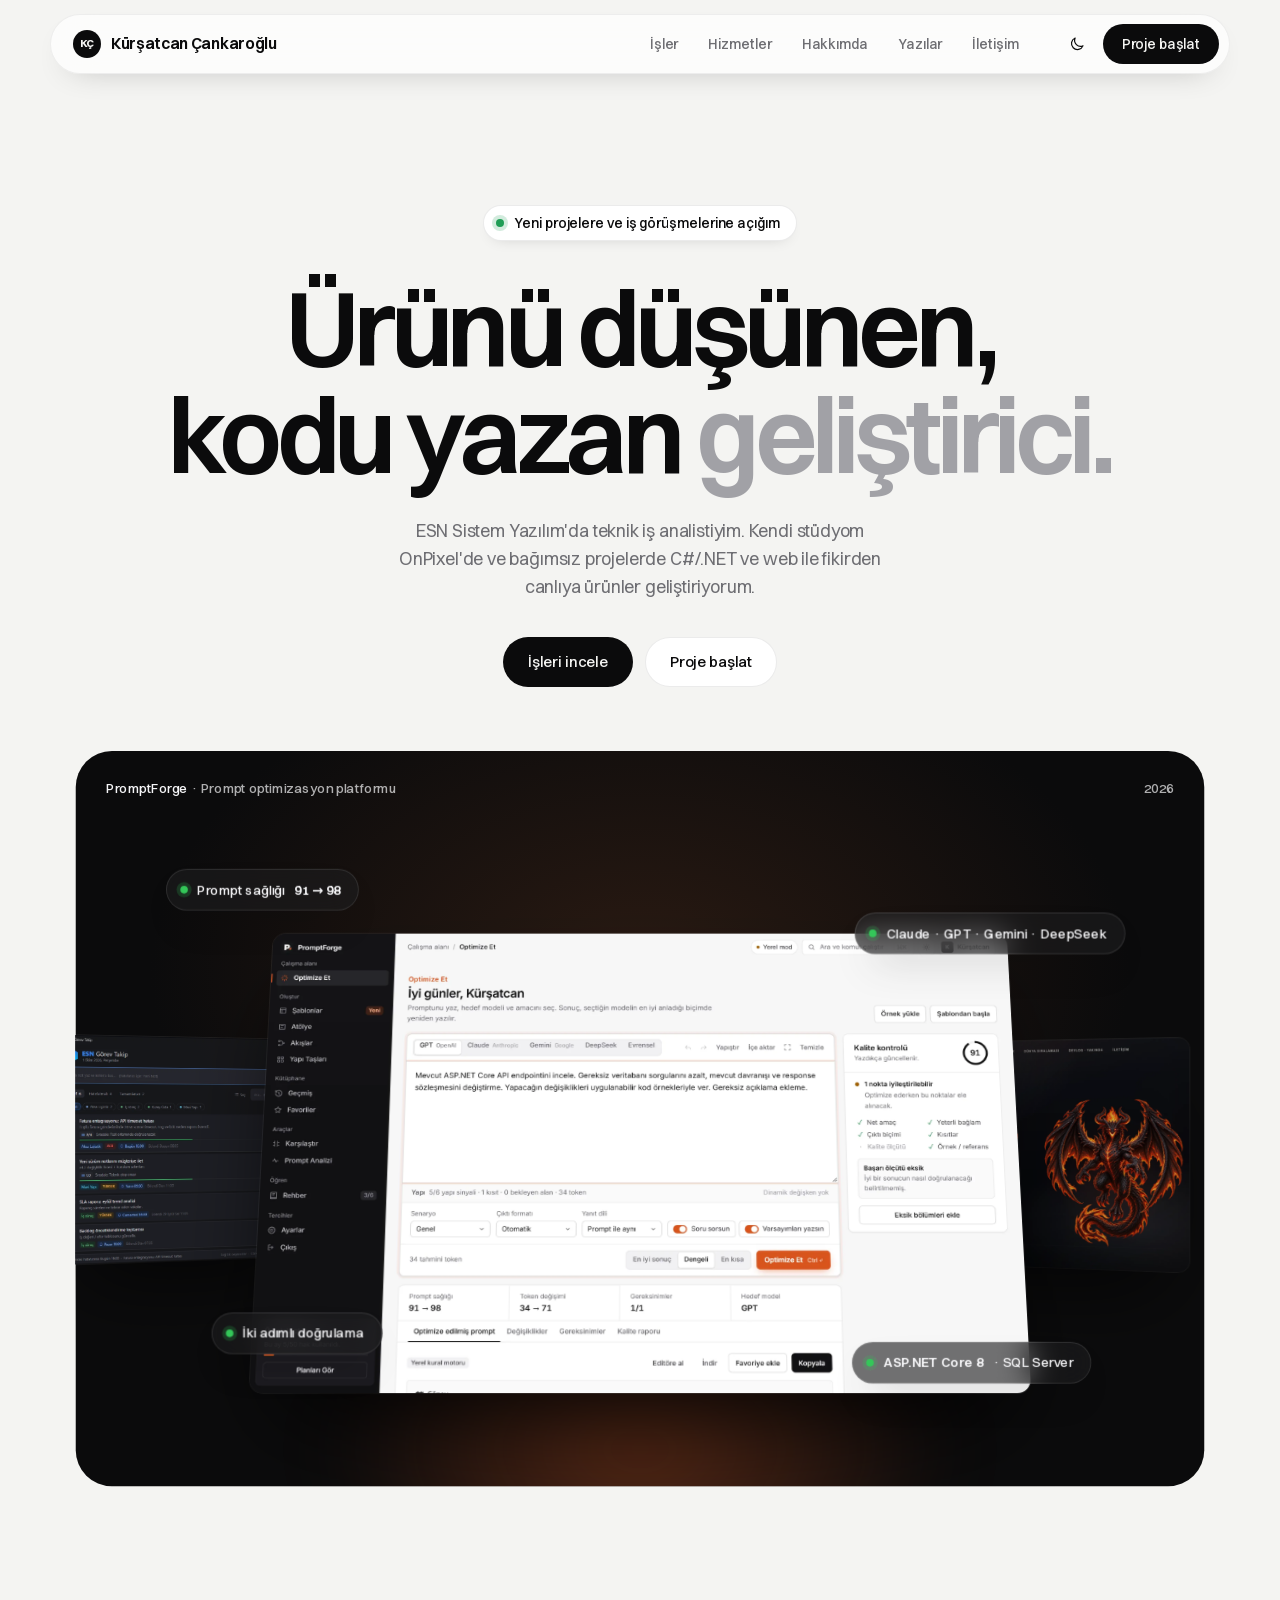
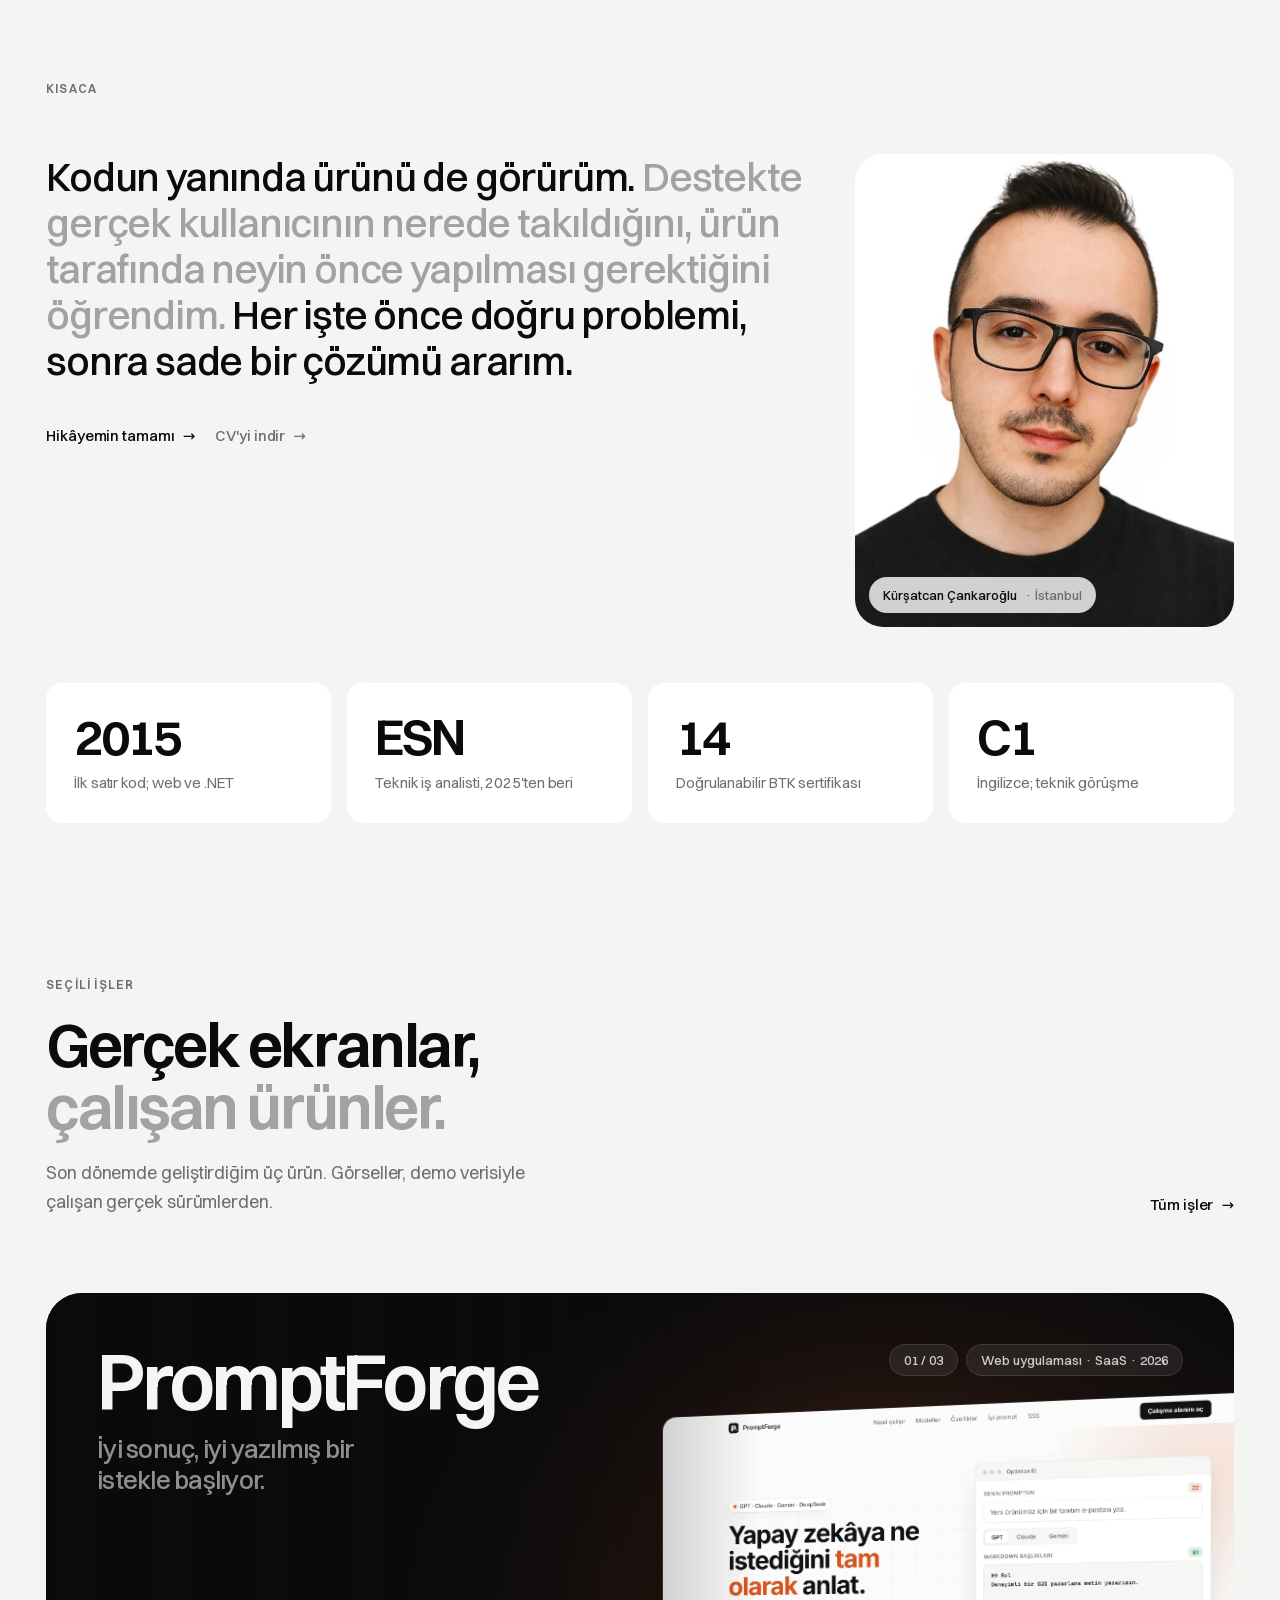
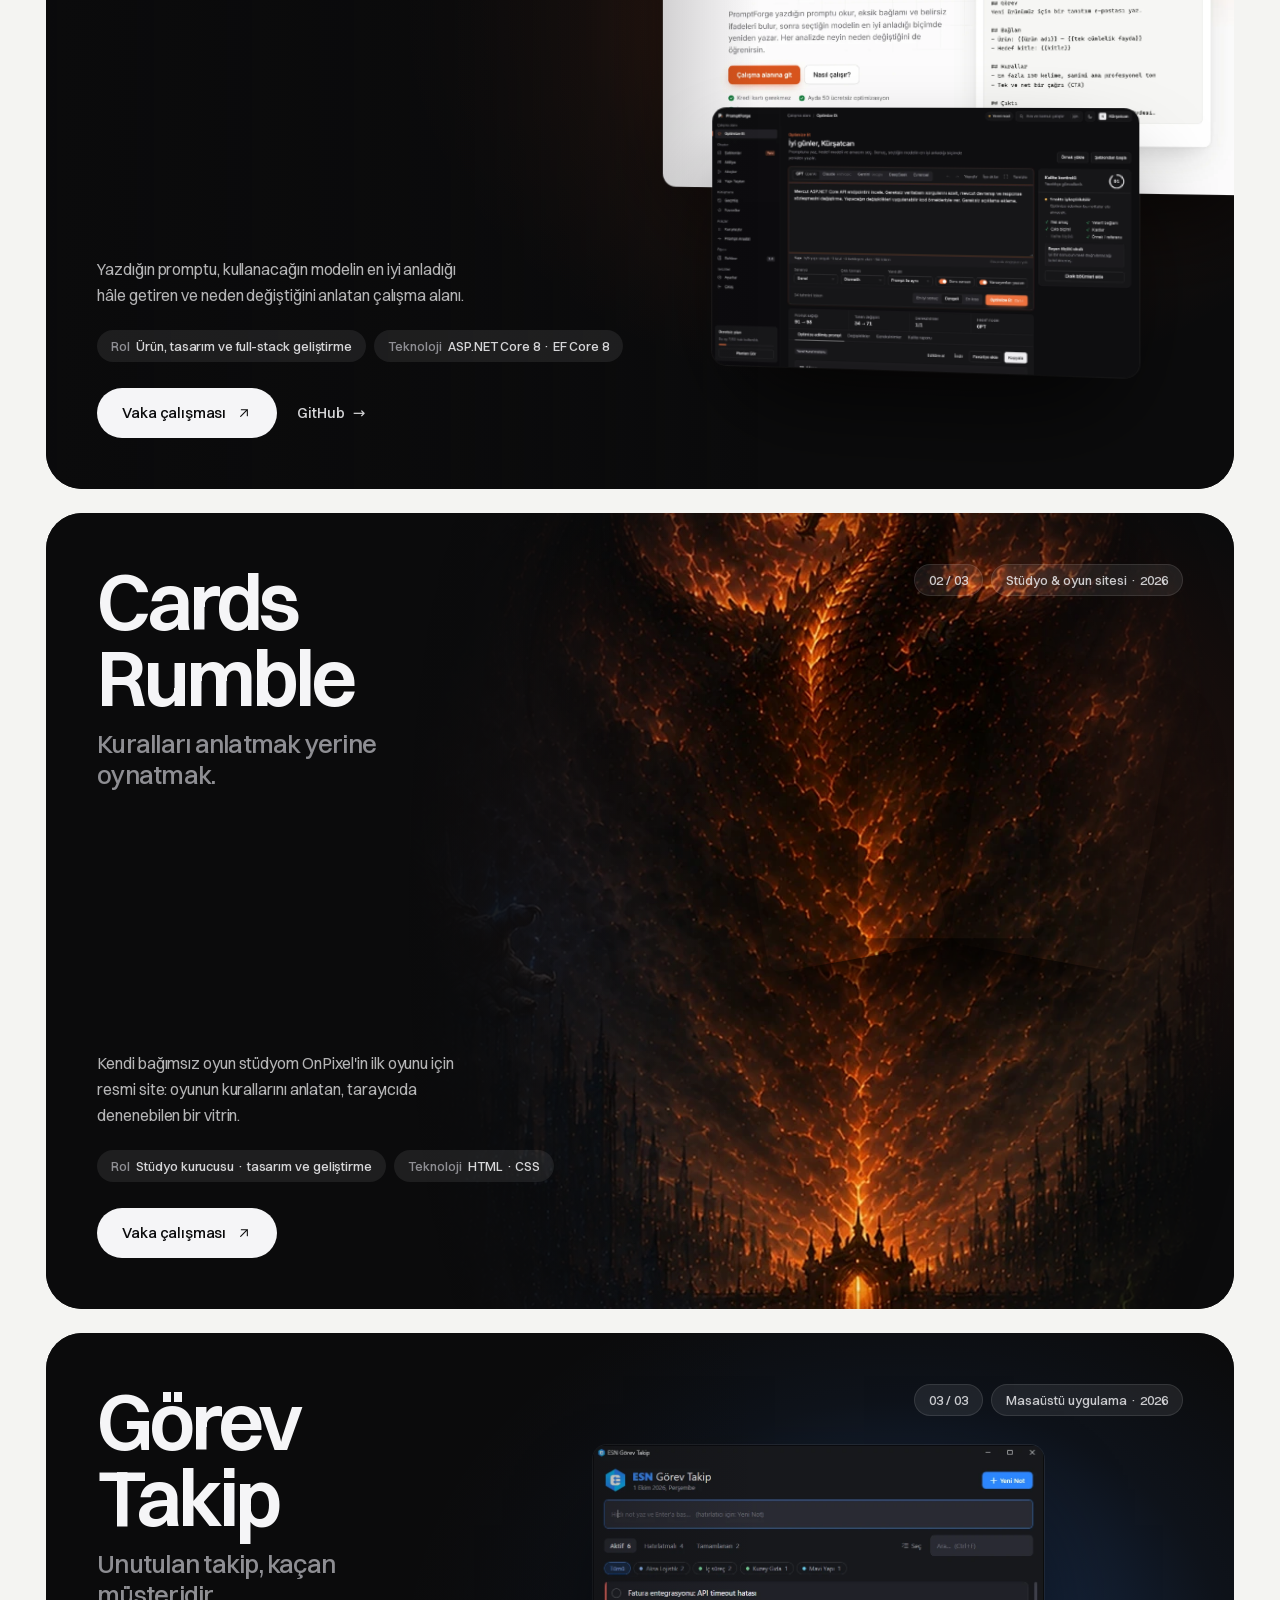
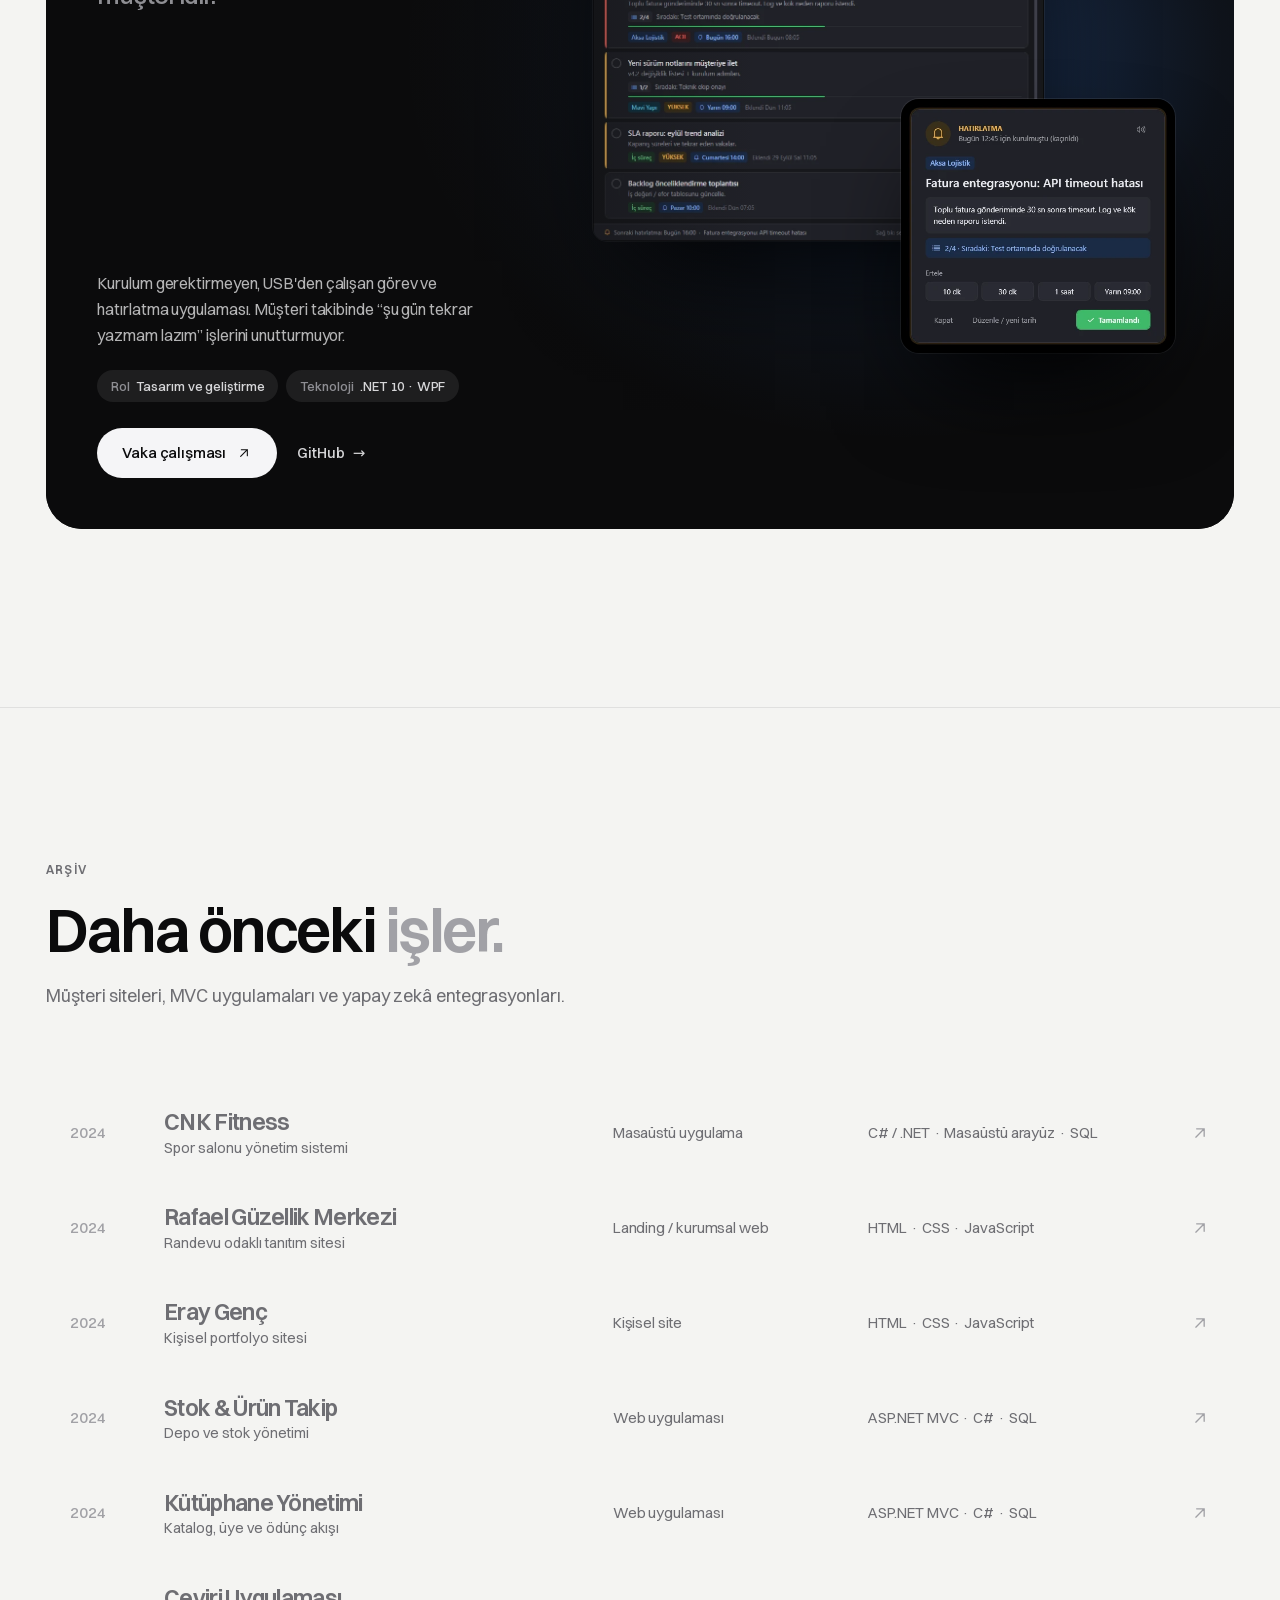
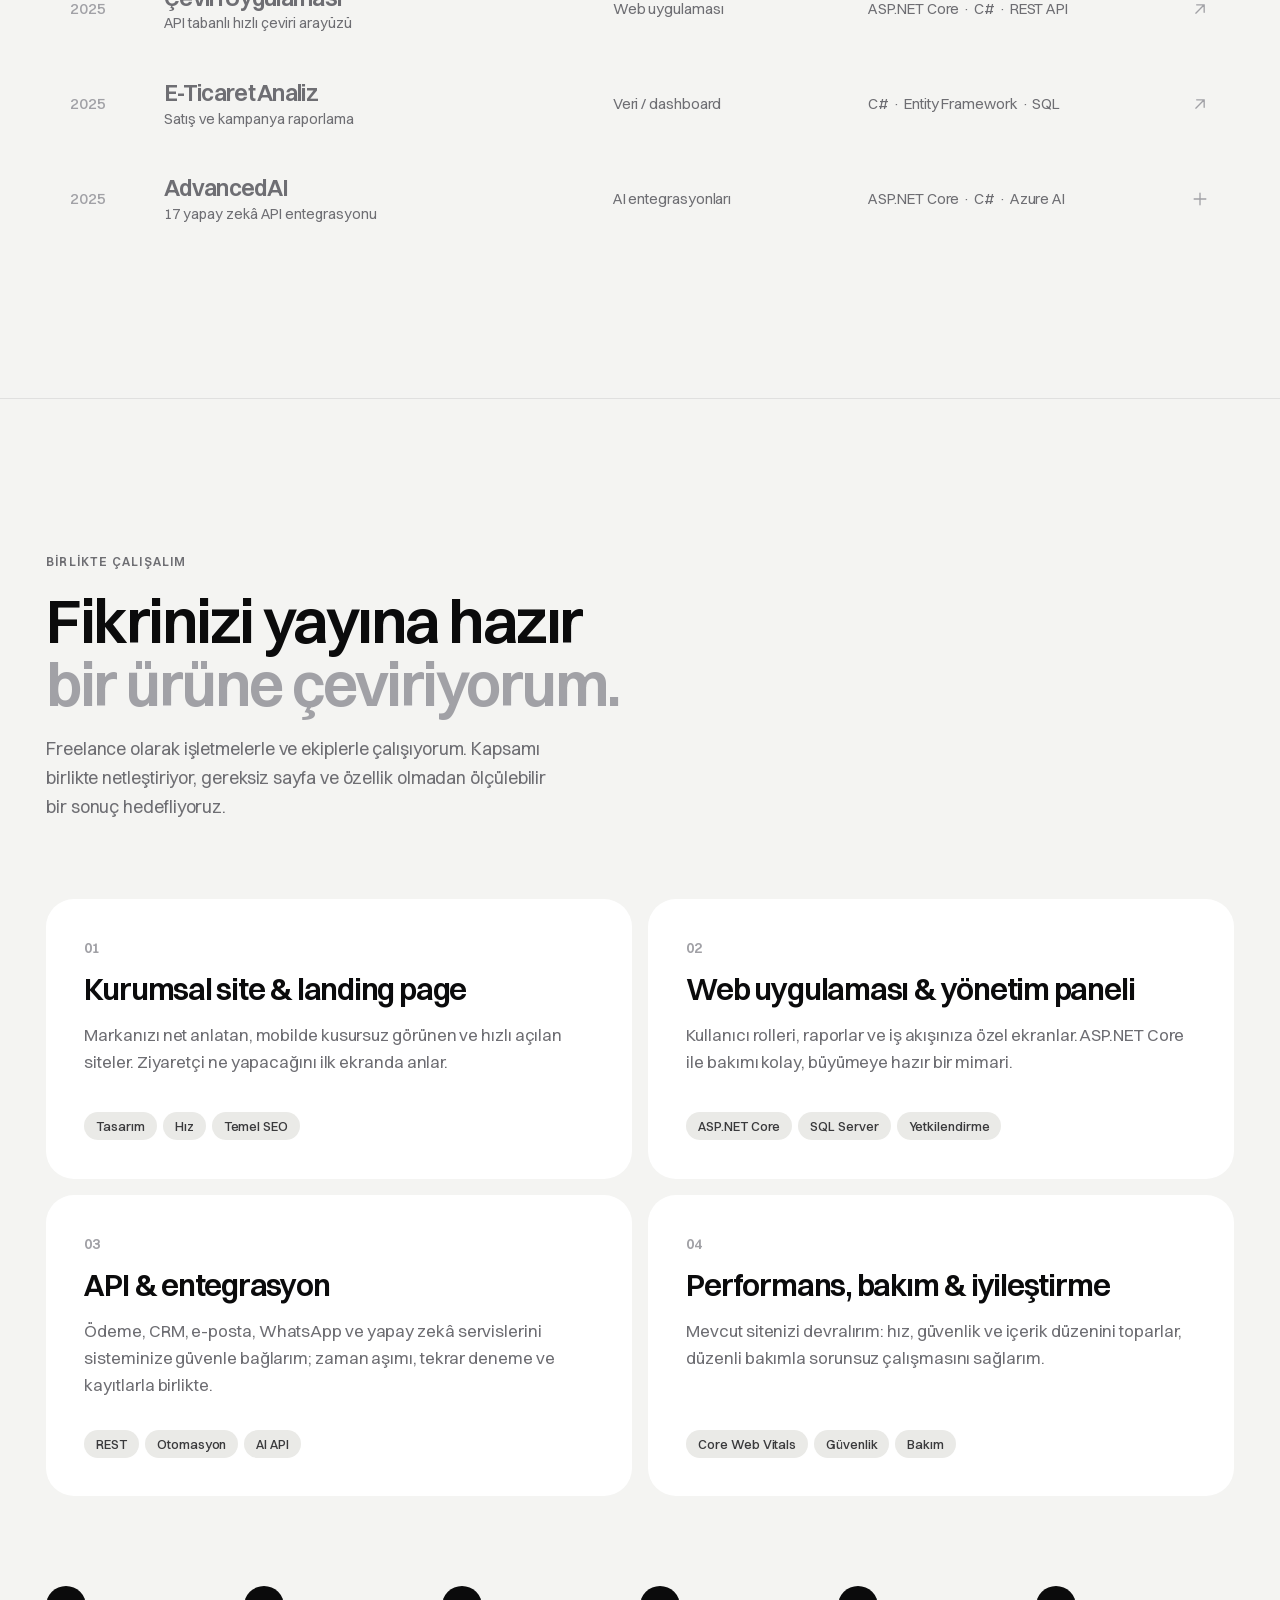
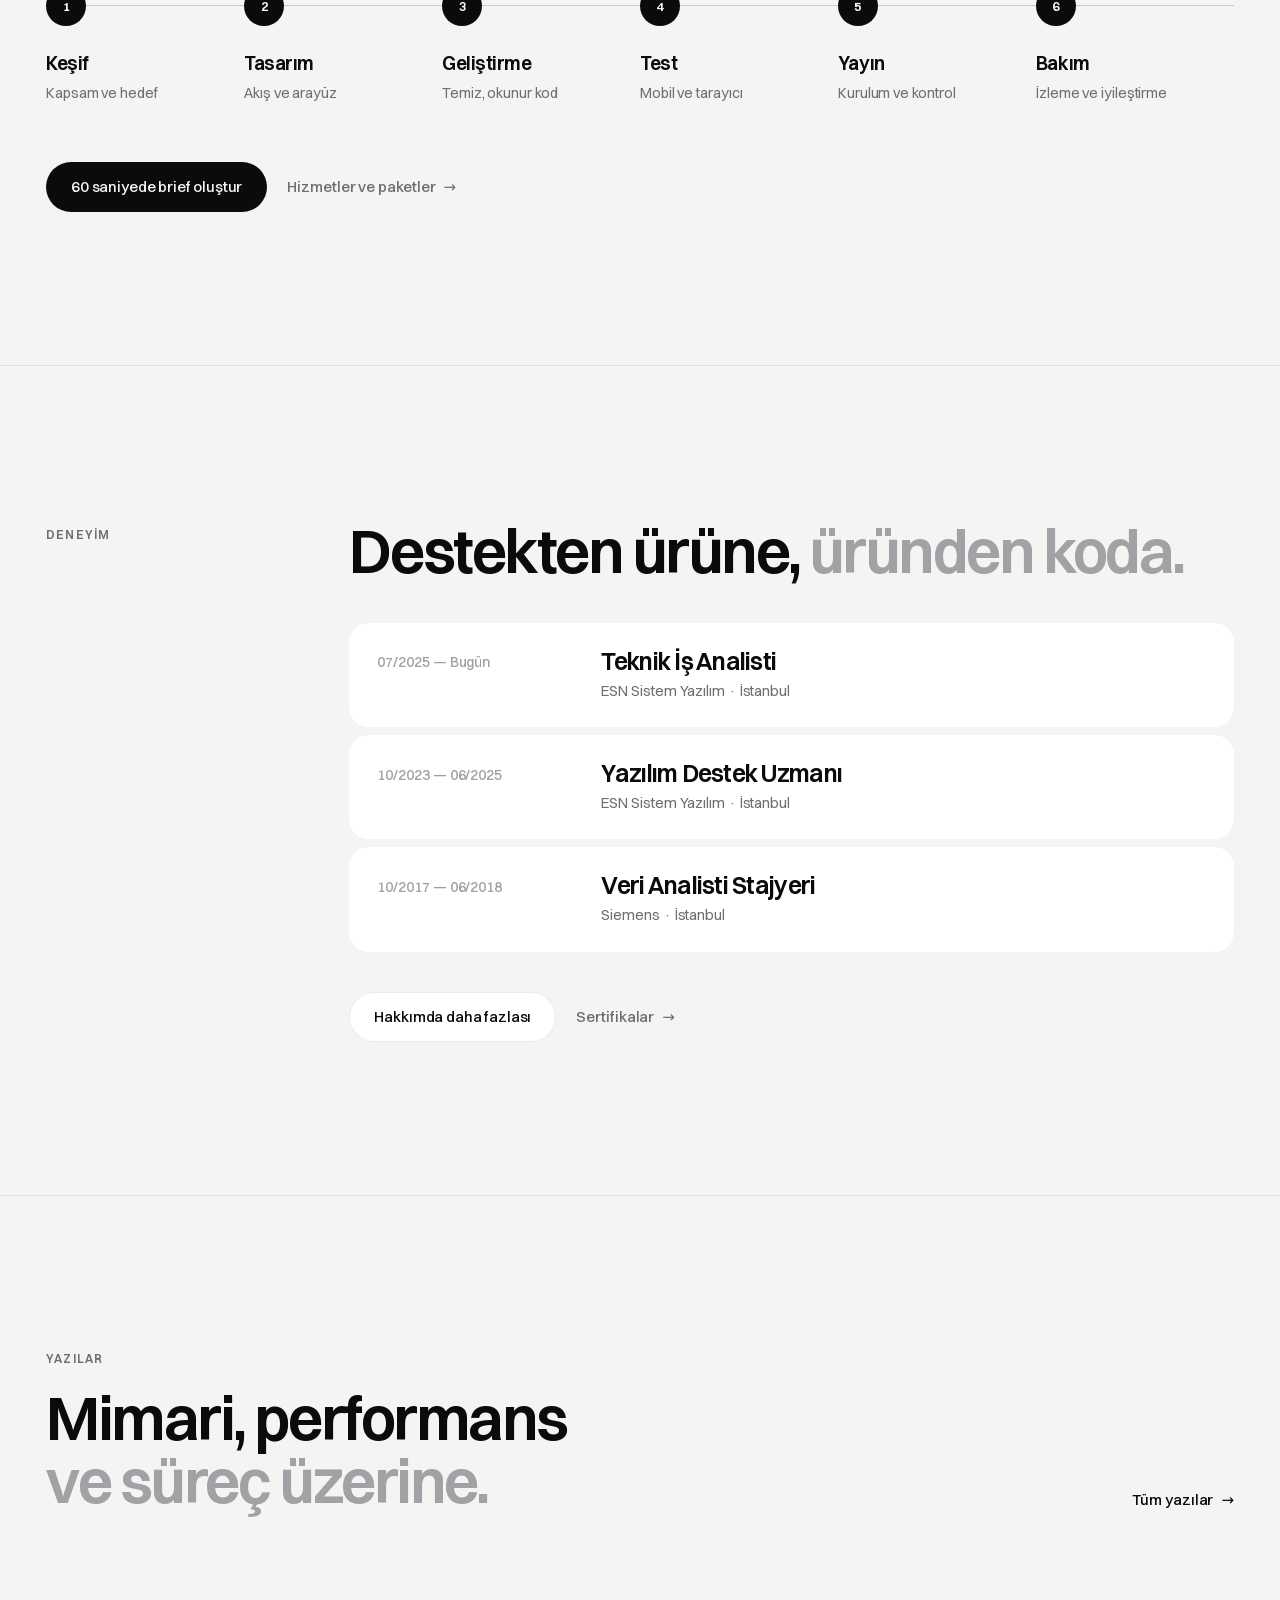
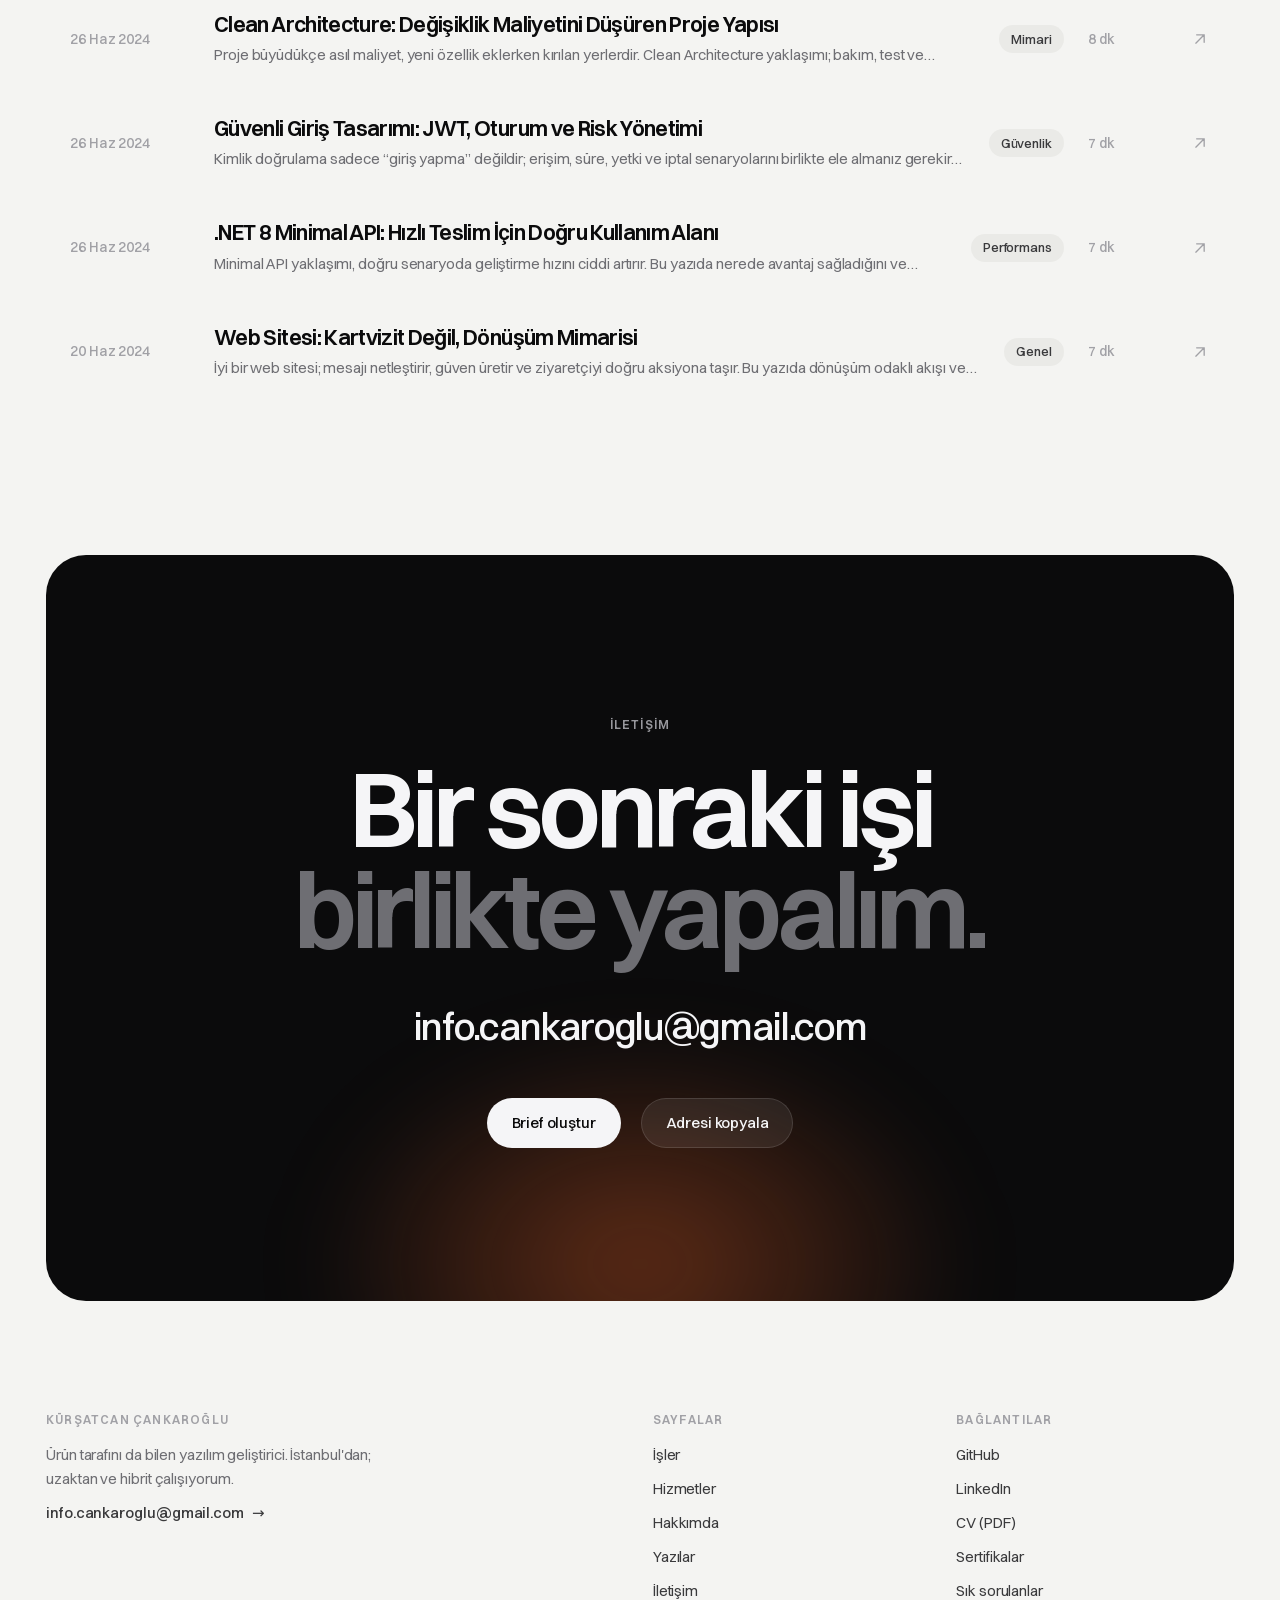
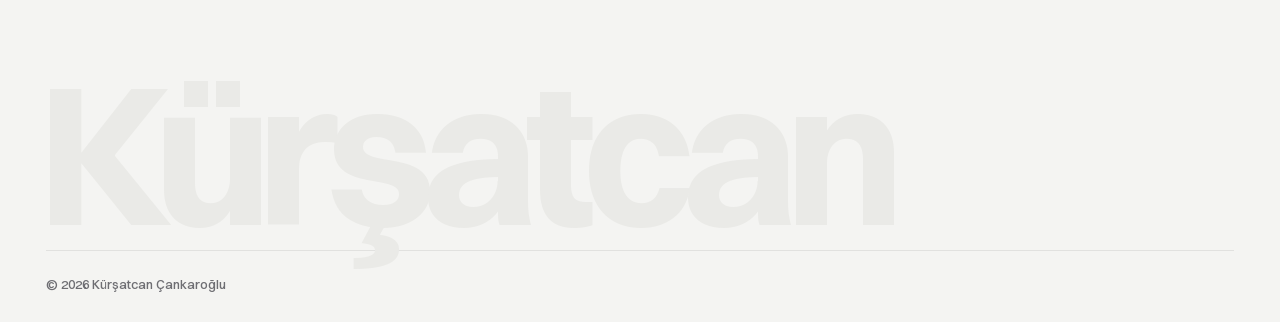
==== commit 40388809: "Change the current role to Technical Business Analyst The ESN role is now 'Teknik İş Analisti' acros" ====
--- a/index.html
+++ b/index.html
@@ -87,7 +87,7 @@
           <span class="kursat-split-line"><span style="--_delay:.08s">kodu yazan <span class="kursat-soft">geliştirici.</span></span></span>
         </h1>
         <div class="kursat-hero-copy kursat-reveal" style="--_delay:.25s">
-          <p class="kursat-lead">ESN Sistem Yazılım'da teknik ürün sahibiyim. Kendi stüdyom OnPixel'de ve bağımsız projelerde C#/.NET ve web ile fikirden canlıya ürünler geliştiriyorum.</p>
+          <p class="kursat-lead">ESN Sistem Yazılım'da teknik iş analistiyim. Kendi stüdyom OnPixel'de ve bağımsız projelerde C#/.NET ve web ile fikirden canlıya ürünler geliştiriyorum.</p>
           <div class="kursat-hero-actions">
             <a class="kursat-button" href="#isler">İşleri incele</a>
             <a class="kursat-button kursat-button--ghost" href="contact.html">Proje başlat</a>
@@ -133,7 +133,7 @@
       </figure>
       <div class="kursat-facts kursat-reveal">
         <div class="kursat-fact"><strong>2015</strong><span>İlk satır kod; web ve .NET</span></div>
-        <div class="kursat-fact"><strong>ESN</strong><span>Teknik ürün sahibi, 2025'ten beri</span></div>
+        <div class="kursat-fact"><strong>ESN</strong><span>Teknik iş analisti, 2025'ten beri</span></div>
         <div class="kursat-fact"><strong><span data-kursat-count="certificates">14</span></strong><span>Doğrulanabilir BTK sertifikası</span></div>
         <div class="kursat-fact"><strong>C1</strong><span>İngilizce; teknik görüşme</span></div>
       </div>
@@ -230,7 +230,7 @@
       <div class="kursat-about-copy">
         <h2 class="kursat-h2 kursat-reveal" style="margin-bottom:40px">Destekten ürüne, <span class="kursat-soft">üründen koda.</span></h2>
         <ol class="kursat-timeline kursat-reveal">
-          <li><time>07/2025 — Bugün</time><div><strong>Teknik Ürün Sahibi</strong><em>ESN Sistem Yazılım · İstanbul</em></div></li>
+          <li><time>07/2025 — Bugün</time><div><strong>Teknik İş Analisti</strong><em>ESN Sistem Yazılım · İstanbul</em></div></li>
           <li><time>10/2023 — 06/2025</time><div><strong>Yazılım Destek Uzmanı</strong><em>ESN Sistem Yazılım · İstanbul</em></div></li>
           <li><time>10/2017 — 06/2018</time><div><strong>Veri Analisti Stajyeri</strong><em>Siemens · İstanbul</em></div></li>
         </ol>
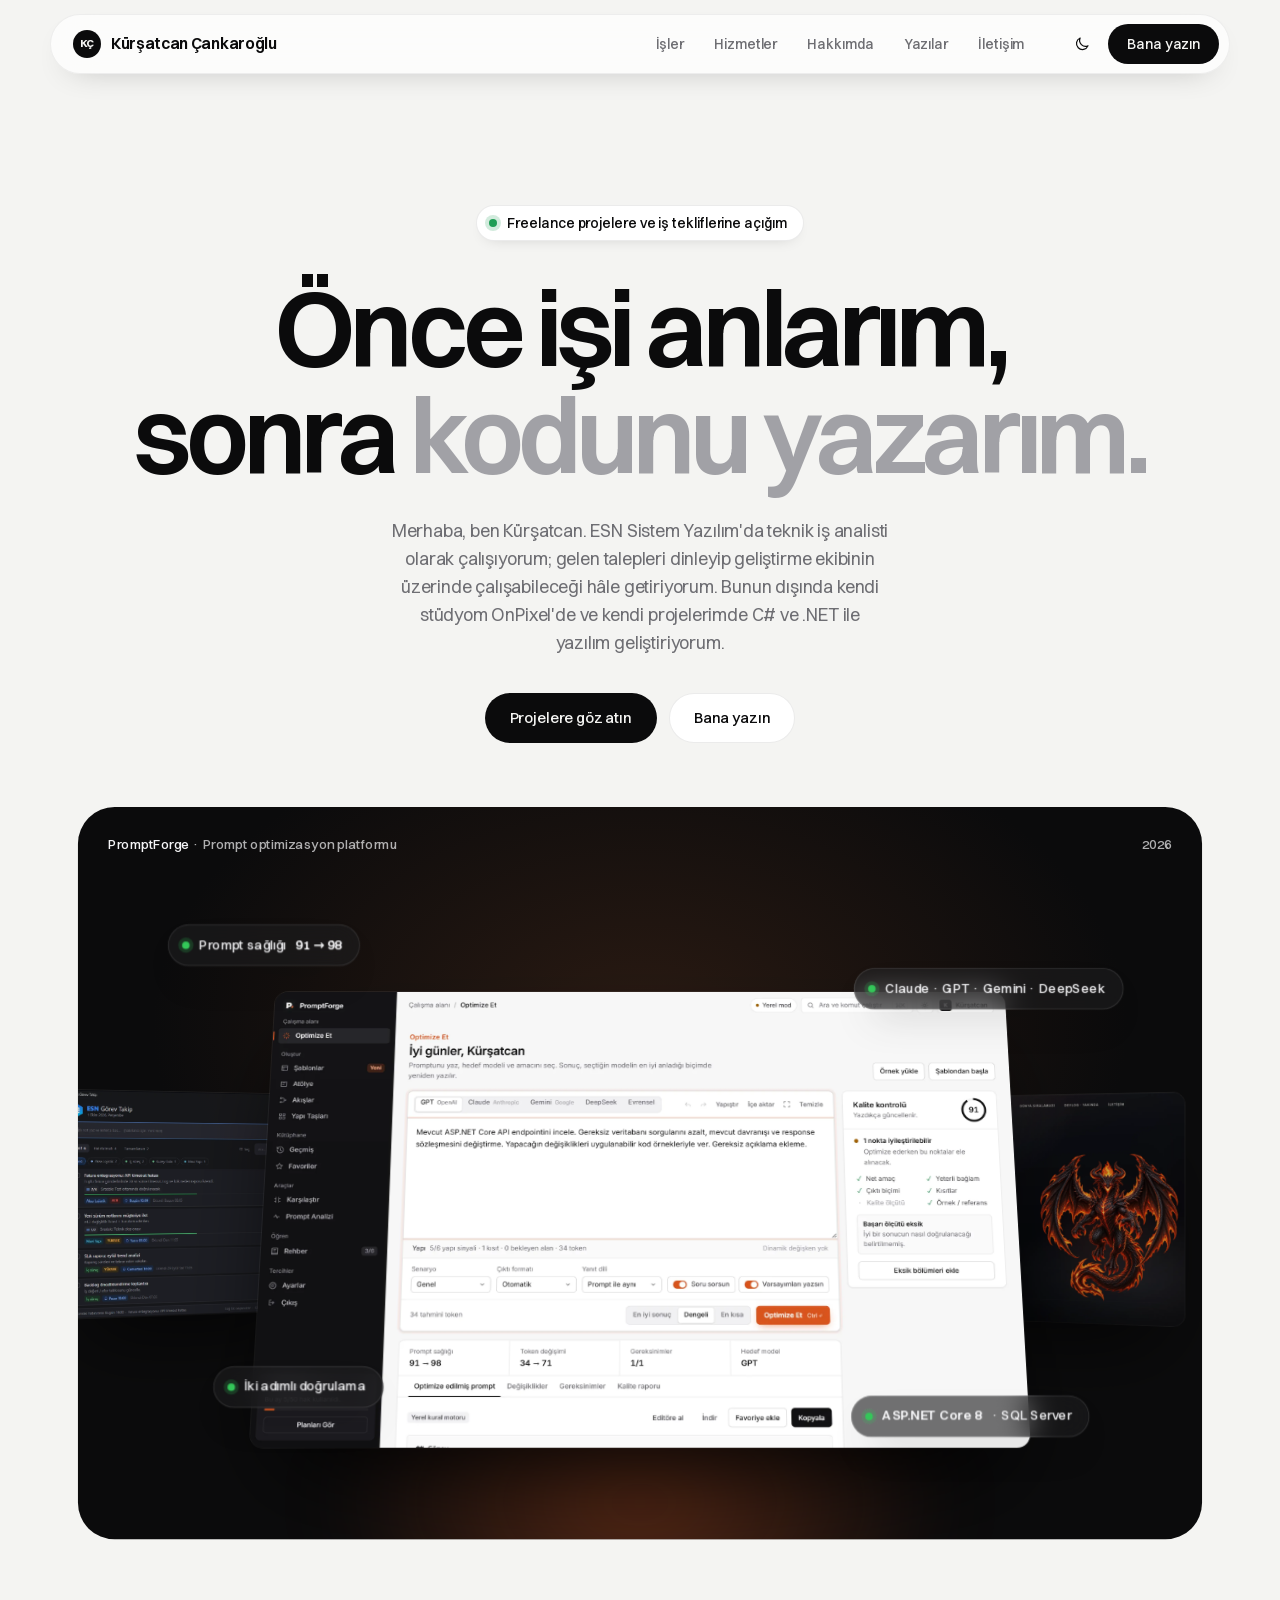
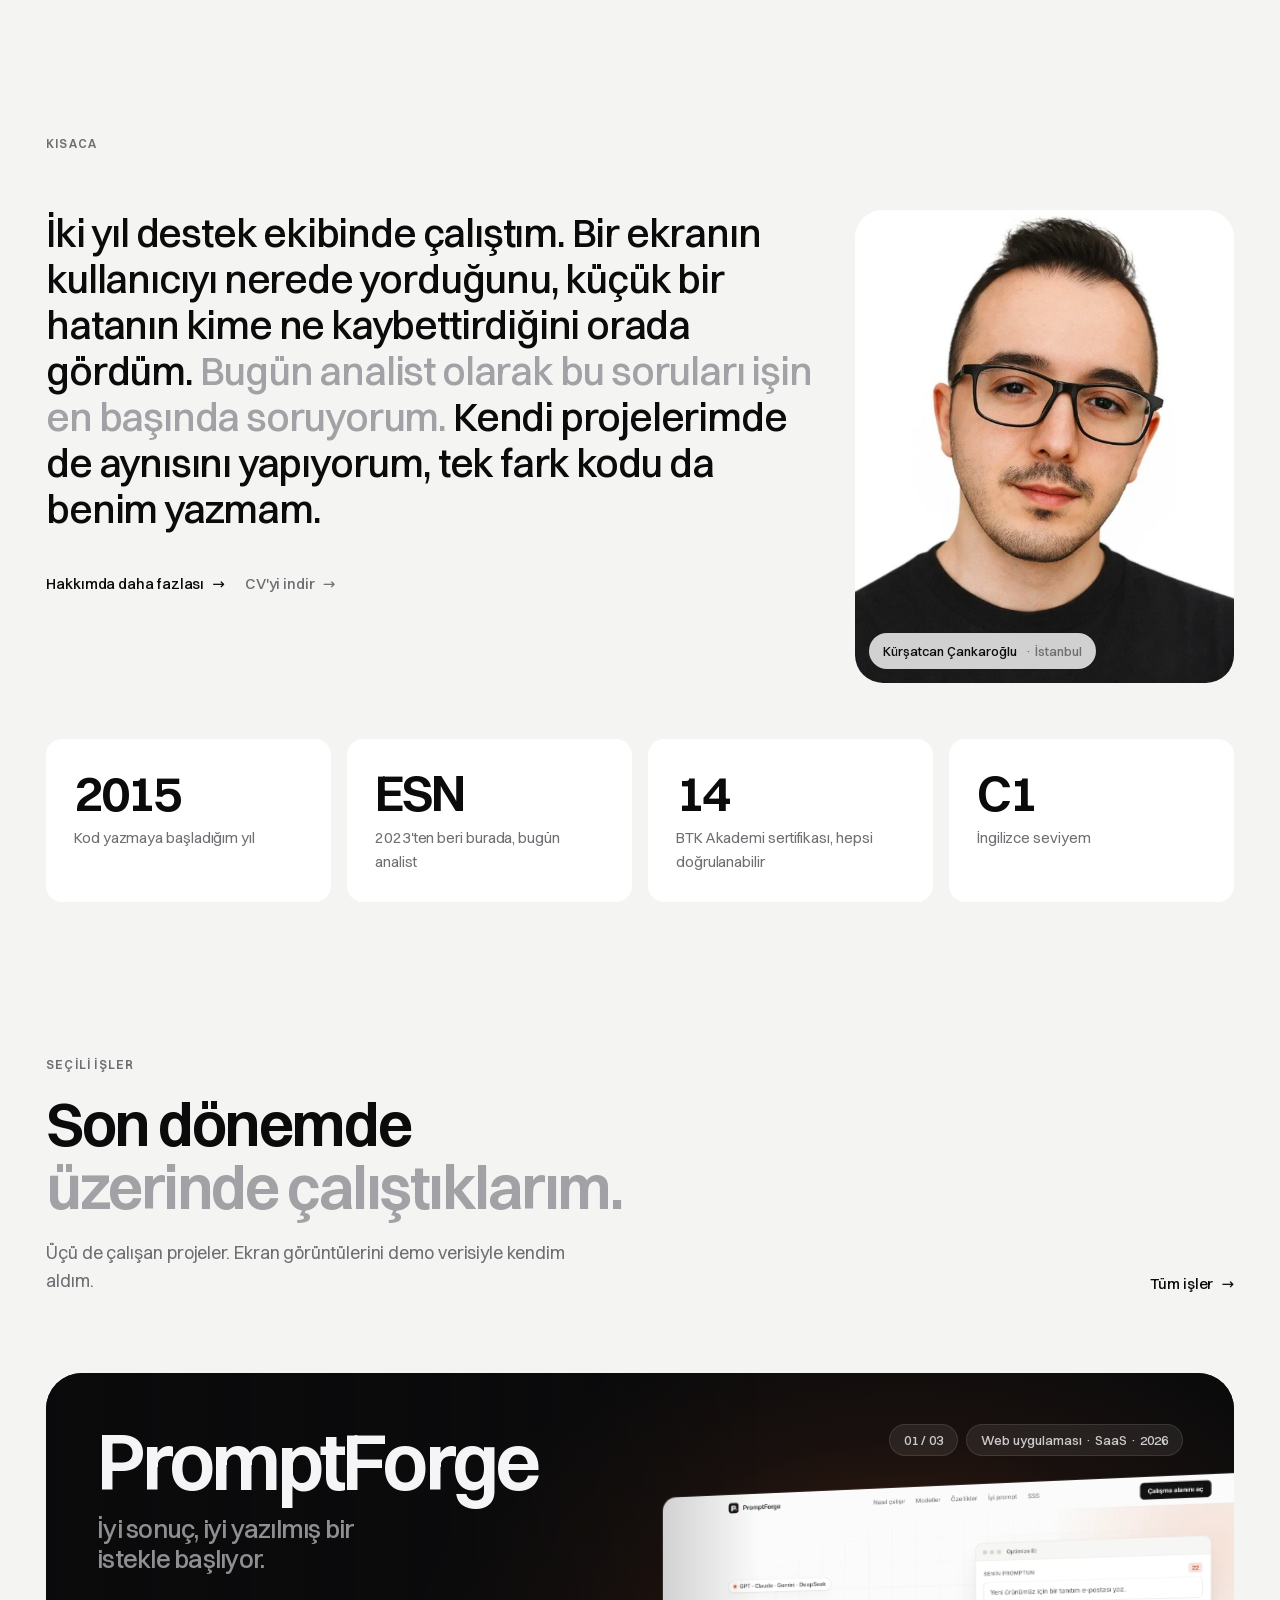
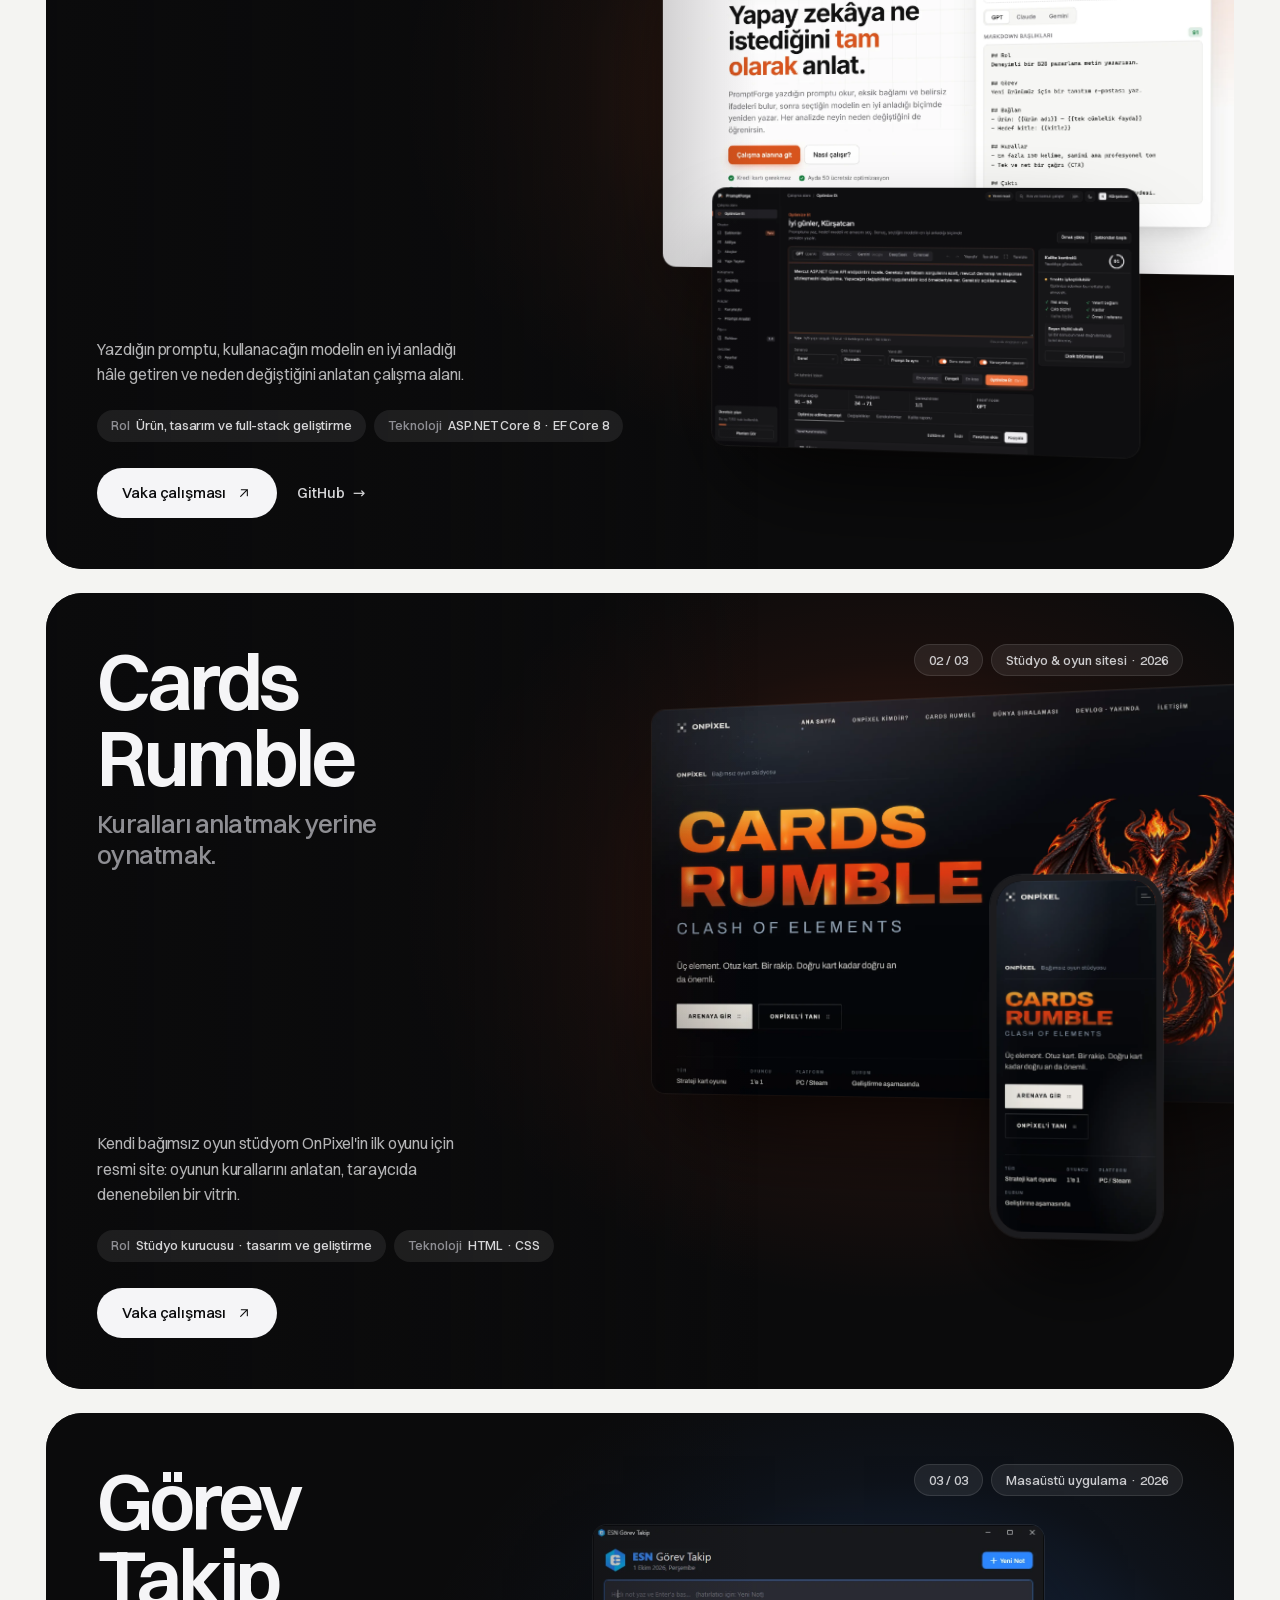
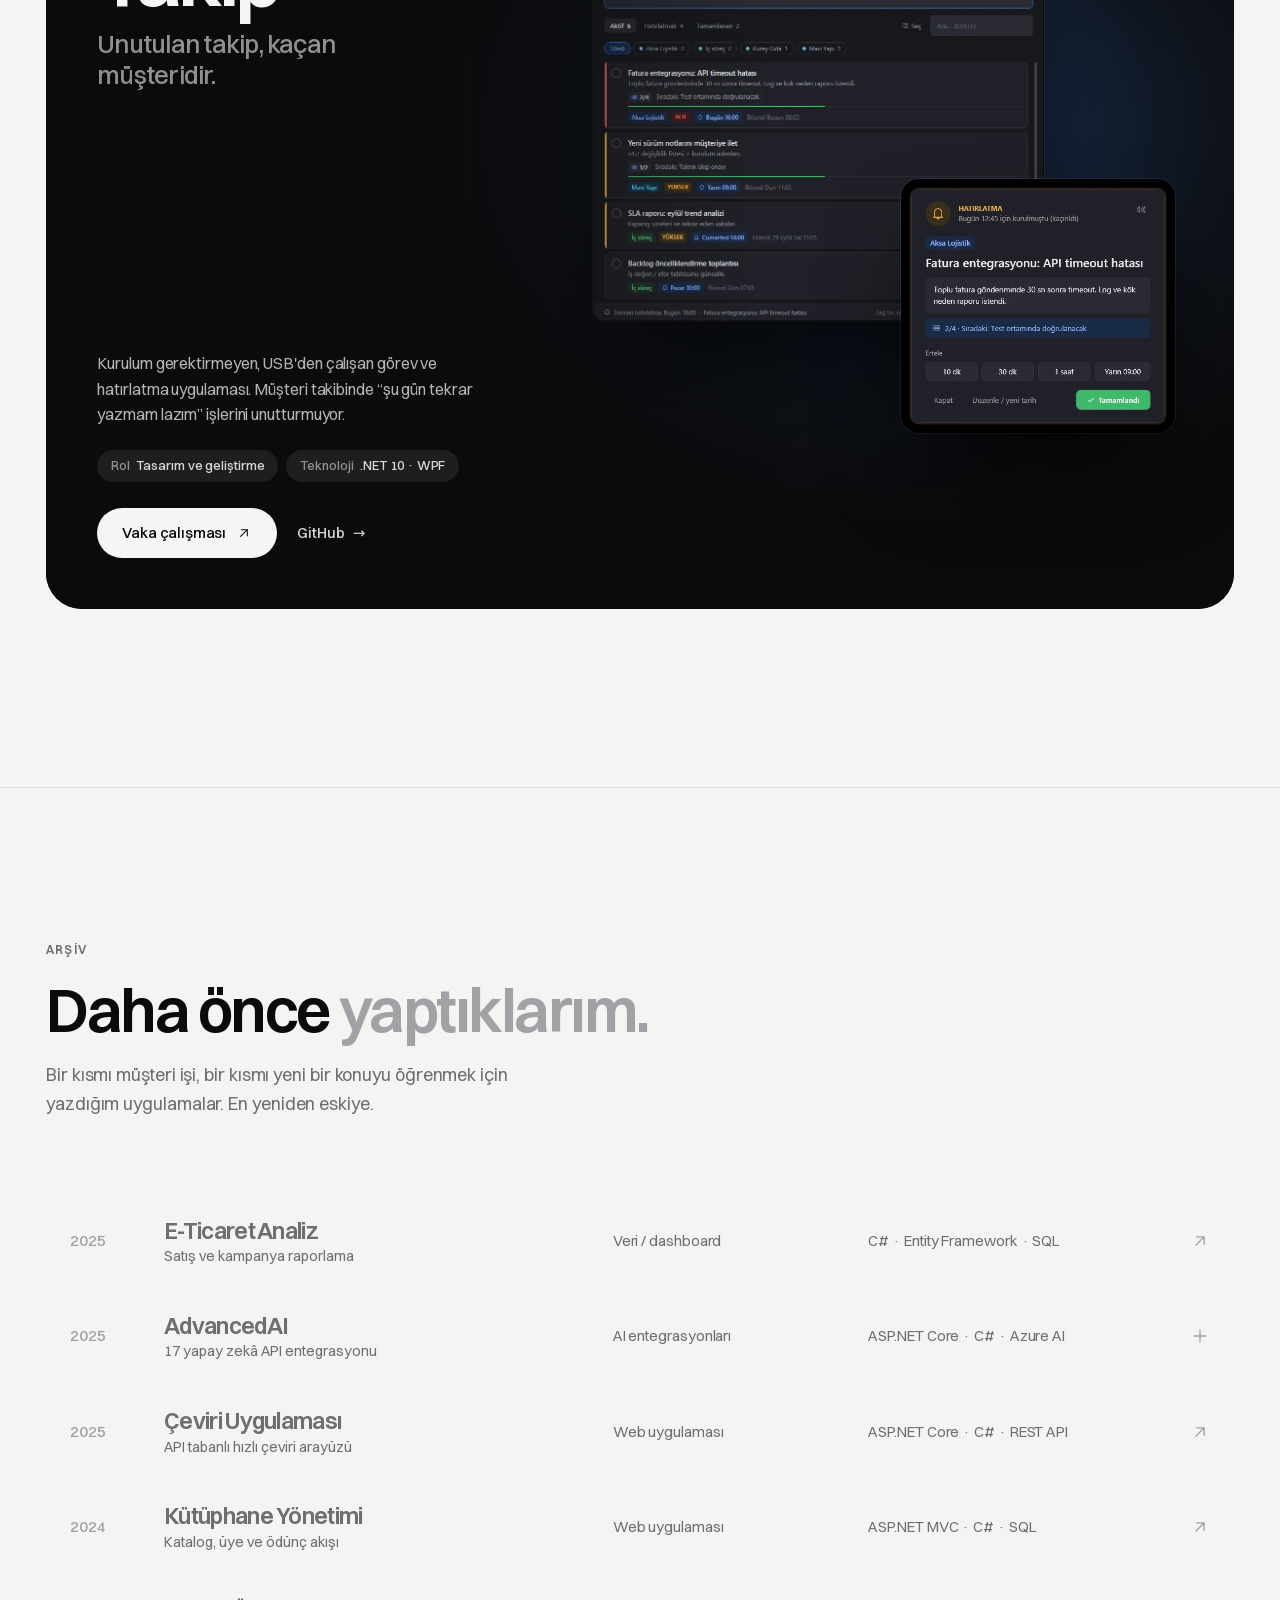
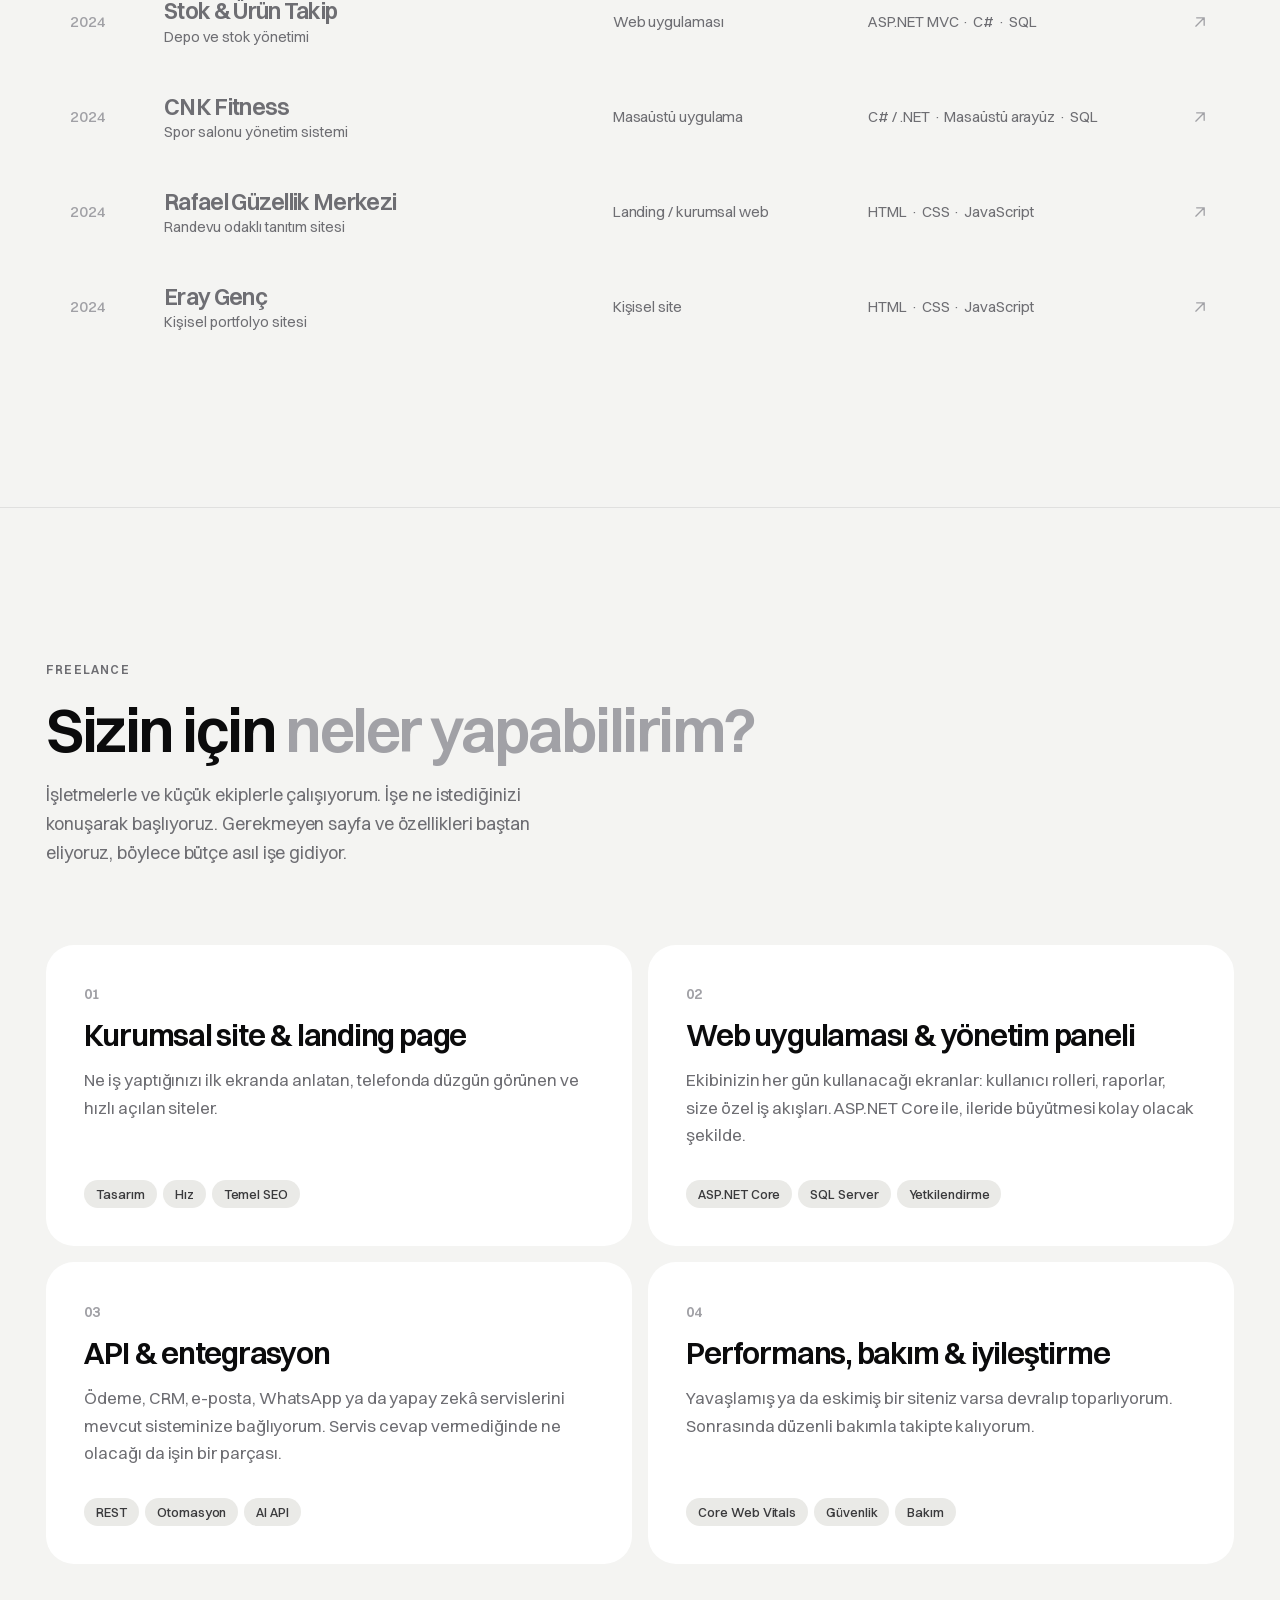
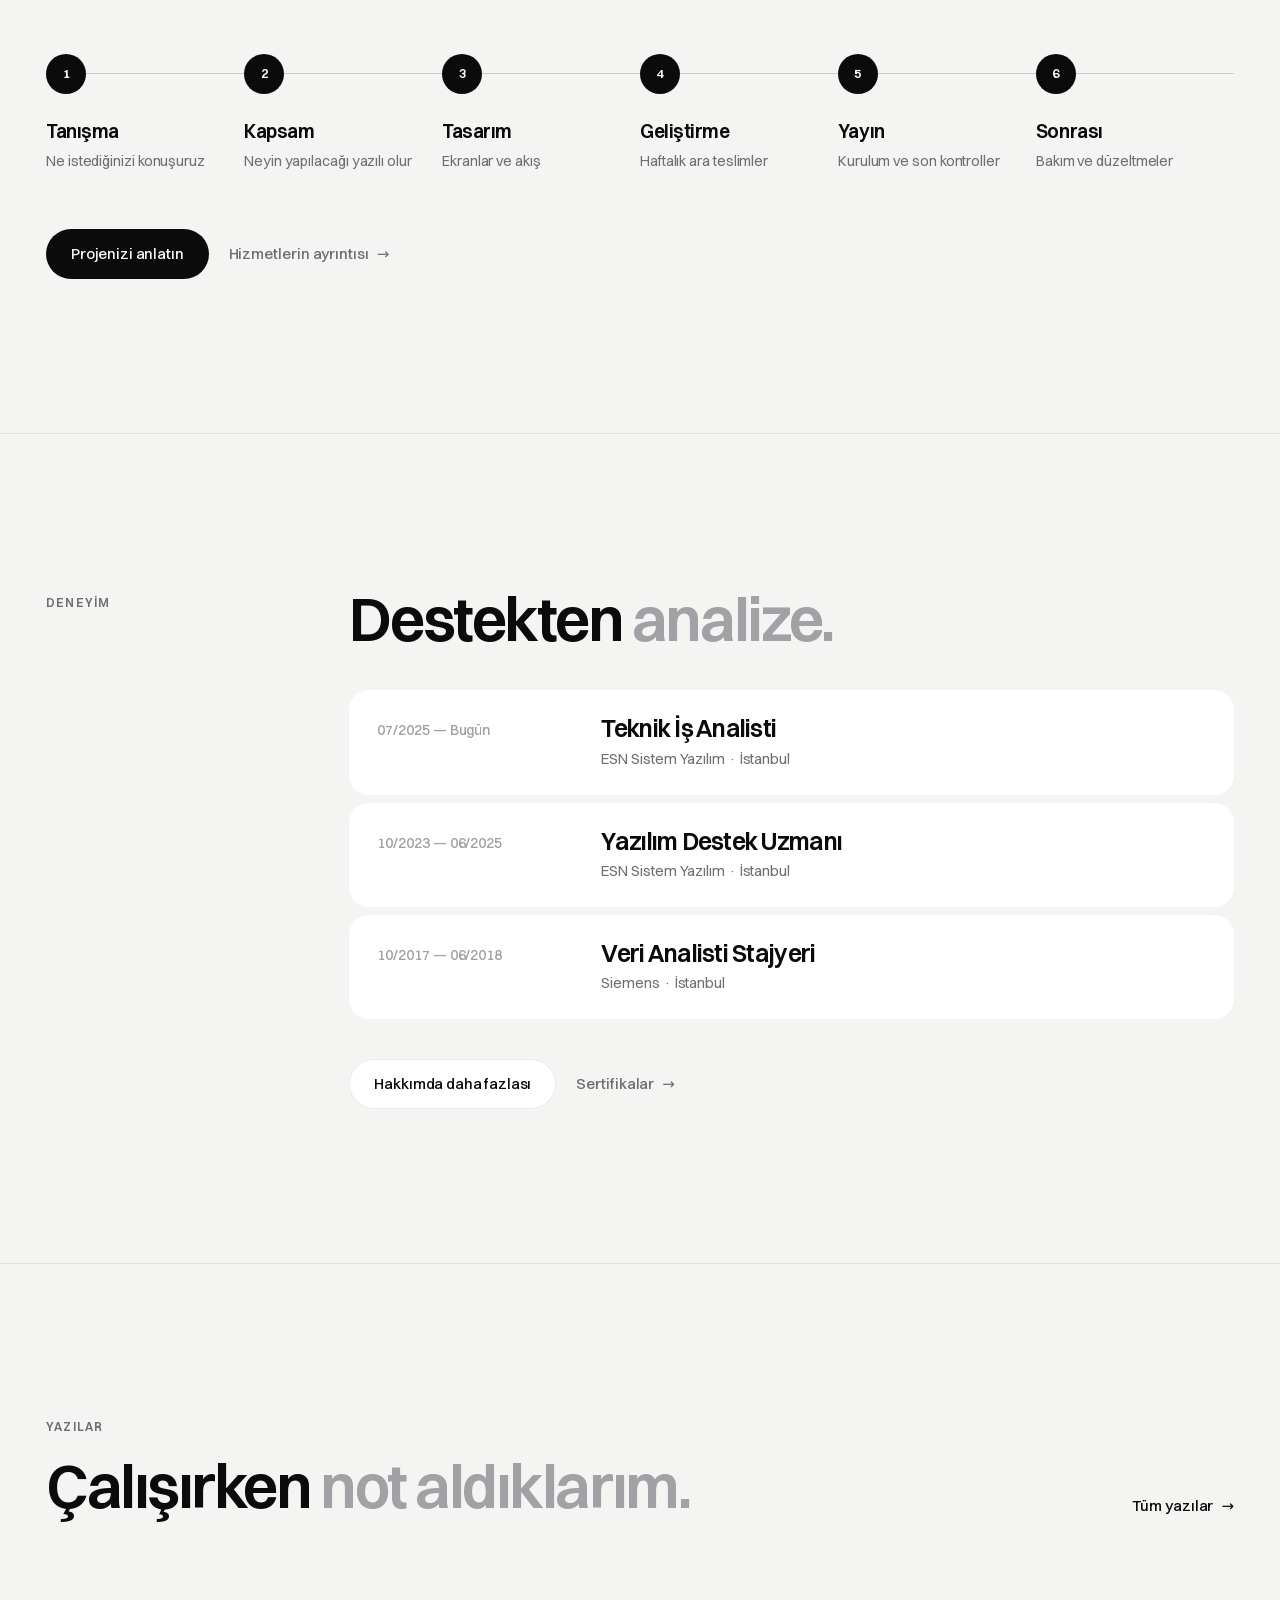
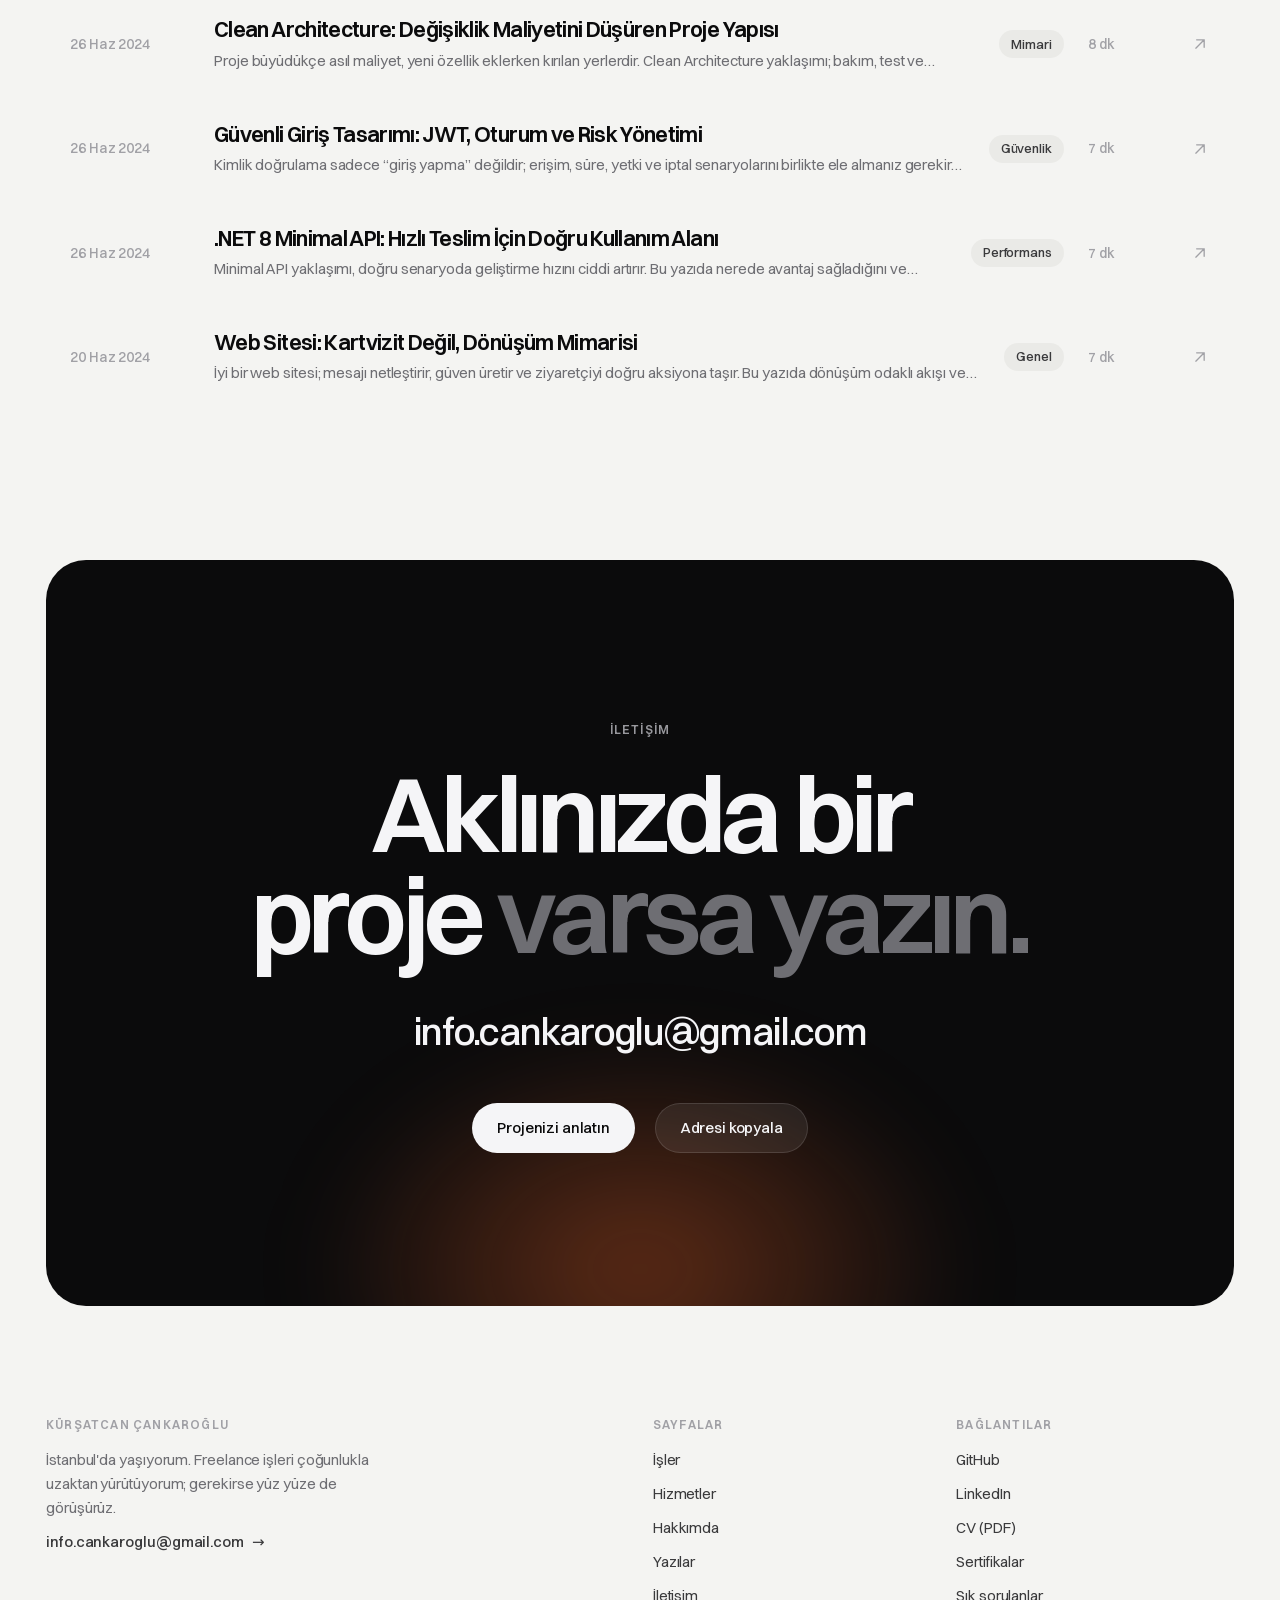
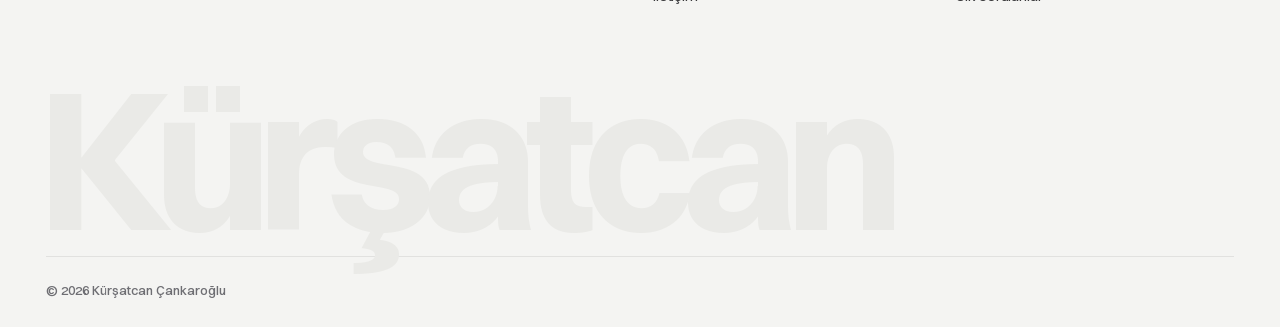
==== commit e5e31b3c: "Rewrite the home page copy Plainer, first-person wording instead of slogans: a new hero line, an int" ====
--- a/index.html
+++ b/index.html
@@ -4,14 +4,14 @@
 <meta charset="utf-8">
 <meta name="viewport" content="width=device-width, initial-scale=1">
 <meta http-equiv="Content-Security-Policy" content="default-src 'self'; base-uri 'none'; object-src 'none'; img-src 'self' data:; font-src 'self'; style-src 'self' 'unsafe-inline'; script-src 'self' https://cdn.jsdelivr.net; connect-src 'self' https://api.emailjs.com https://formsubmit.co; frame-src 'self' https://formsubmit.co; form-action 'self' https://formsubmit.co; upgrade-insecure-requests">
-<title>Kürşatcan Çankaroğlu — Yazılım geliştirici</title>
-<meta name="description" content="Kürşatcan Çankaroğlu: C#/.NET ve web ile fikirden canlıya ürünler geliştiren, ürün tarafını da bilen yazılım geliştirici. PromptForge, OnPixel ve daha fazlası.">
+<title>Kürşatcan Çankaroğlu — Teknik iş analisti ve yazılım geliştirici</title>
+<meta name="description" content="Kürşatcan Çankaroğlu. ESN Sistem Yazılım'da teknik iş analisti; kendi stüdyosu OnPixel'de ve kendi projelerinde C# ve .NET ile yazılım geliştiriyor. Projeler, yazılar ve iletişim.">
 <meta name="author" content="Kürşatcan Çankaroğlu">
 <meta name="theme-color" content="#f4f4f2">
 <meta property="og:type" content="website">
 <meta property="og:locale" content="tr_TR">
-<meta property="og:title" content="Kürşatcan Çankaroğlu — Yazılım geliştirici">
-<meta property="og:description" content="Ürünü düşünen, kodu yazan geliştirici. Seçili işler, vaka çalışmaları ve iletişim.">
+<meta property="og:title" content="Kürşatcan Çankaroğlu — Teknik iş analisti ve yazılım geliştirici">
+<meta property="og:description" content="Önce işi anlarım, sonra kodunu yazarım. Projeler, yazılar ve iletişim.">
 <meta property="og:image" content="assets/media/brand/og.png">
 <meta name="twitter:card" content="summary_large_image">
 <link rel="icon" href="assets/media/brand/favicon.svg" type="image/svg+xml">
@@ -48,7 +48,7 @@
         <svg class="kursat-icon-moon" viewBox="0 0 24 24" fill="none" stroke="currentColor" stroke-width="1.6" stroke-linecap="round" stroke-linejoin="round" aria-hidden="true"><path d="M20 14.5A8 8 0 0 1 9.5 4a8 8 0 1 0 10.5 10.5Z"/></svg>
         <svg class="kursat-icon-sun" viewBox="0 0 24 24" fill="none" stroke="currentColor" stroke-width="1.6" stroke-linecap="round" aria-hidden="true"><circle cx="12" cy="12" r="4"/><path d="M12 2.5v2M12 19.5v2M2.5 12h2M19.5 12h2M5.3 5.3l1.4 1.4M17.3 17.3l1.4 1.4M5.3 18.7l1.4-1.4M17.3 6.7l1.4-1.4"/></svg>
       </button>
-      <a class="kursat-button kursat-button--small" href="contact.html">Proje başlat</a>
+      <a class="kursat-button kursat-button--small" href="contact.html">Bana yazın</a>
       <button class="kursat-icon-button kursat-menu-button" type="button" data-kursat-menu aria-expanded="false" aria-controls="kursat-drawer" aria-label="Menüyü aç">
         <svg viewBox="0 0 24 24" fill="none" stroke="currentColor" stroke-width="1.6" stroke-linecap="round" aria-hidden="true"><path d="M4 9h16M4 15h16"/></svg>
       </button>
@@ -79,18 +79,18 @@
   <section class="kursat-hero">
     <div class="kursat-container">
       <div class="kursat-hero-meta kursat-reveal">
-        <span class="kursat-pill-status"><span class="kursat-dot" aria-hidden="true"></span>Yeni projelere ve iş görüşmelerine açığım</span>
+        <span class="kursat-pill-status"><span class="kursat-dot" aria-hidden="true"></span>Freelance projelere ve iş tekliflerine açığım</span>
       </div>
       <div class="kursat-hero-body">
         <h1 class="kursat-display kursat-hero-title">
-          <span class="kursat-split-line"><span>Ürünü düşünen,</span></span>
-          <span class="kursat-split-line"><span style="--_delay:.08s">kodu yazan <span class="kursat-soft">geliştirici.</span></span></span>
+          <span class="kursat-split-line"><span>Önce işi anlarım,</span></span>
+          <span class="kursat-split-line"><span style="--_delay:.08s">sonra <span class="kursat-soft">kodunu yazarım.</span></span></span>
         </h1>
         <div class="kursat-hero-copy kursat-reveal" style="--_delay:.25s">
-          <p class="kursat-lead">ESN Sistem Yazılım'da teknik iş analistiyim. Kendi stüdyom OnPixel'de ve bağımsız projelerde C#/.NET ve web ile fikirden canlıya ürünler geliştiriyorum.</p>
+          <p class="kursat-lead">Merhaba, ben Kürşatcan. ESN Sistem Yazılım'da teknik iş analisti olarak çalışıyorum; gelen talepleri dinleyip geliştirme ekibinin üzerinde çalışabileceği hâle getiriyorum. Bunun dışında kendi stüdyom OnPixel'de ve kendi projelerimde C# ve .NET ile yazılım geliştiriyorum.</p>
           <div class="kursat-hero-actions">
-            <a class="kursat-button" href="#isler">İşleri incele</a>
-            <a class="kursat-button kursat-button--ghost" href="contact.html">Proje başlat</a>
+            <a class="kursat-button" href="#isler">Projelere göz atın</a>
+            <a class="kursat-button kursat-button--ghost" href="contact.html">Bana yazın</a>
           </div>
         </div>
       </div>
@@ -121,9 +121,9 @@
     <div class="kursat-container kursat-grid kursat-intro">
       <span class="kursat-eyebrow kursat-intro-label">Kısaca</span>
       <div class="kursat-intro-text">
-        <p class="kursat-statement kursat-reveal">Kodun yanında ürünü de görürüm. <em>Destekte gerçek kullanıcının nerede takıldığını, ürün tarafında neyin önce yapılması gerektiğini öğrendim.</em> Her işte önce doğru problemi, sonra sade bir çözümü ararım.</p>
+        <p class="kursat-statement kursat-reveal">İki yıl destek ekibinde çalıştım. Bir ekranın kullanıcıyı nerede yorduğunu, küçük bir hatanın kime ne kaybettirdiğini orada gördüm. <em>Bugün analist olarak bu soruları işin en başında soruyorum.</em> Kendi projelerimde de aynısını yapıyorum, tek fark kodu da benim yazmam.</p>
         <div class="kursat-cta-row kursat-reveal">
-          <a class="kursat-link" href="about.html">Hikâyemin tamamı</a>
+          <a class="kursat-link" href="about.html">Hakkımda daha fazlası</a>
           <a class="kursat-link kursat-link--muted" href="assets/docs/Kursatcan_Cankaroglu_CV.pdf" download>CV'yi indir</a>
         </div>
       </div>
@@ -132,10 +132,10 @@
         <figcaption><span class="kursat-label">Kürşatcan Çankaroğlu</span><span class="kursat-label">İstanbul</span></figcaption>
       </figure>
       <div class="kursat-facts kursat-reveal">
-        <div class="kursat-fact"><strong>2015</strong><span>İlk satır kod; web ve .NET</span></div>
-        <div class="kursat-fact"><strong>ESN</strong><span>Teknik iş analisti, 2025'ten beri</span></div>
-        <div class="kursat-fact"><strong><span data-kursat-count="certificates">14</span></strong><span>Doğrulanabilir BTK sertifikası</span></div>
-        <div class="kursat-fact"><strong>C1</strong><span>İngilizce; teknik görüşme</span></div>
+        <div class="kursat-fact"><strong>2015</strong><span>Kod yazmaya başladığım yıl</span></div>
+        <div class="kursat-fact"><strong>ESN</strong><span>2023'ten beri burada, bugün analist</span></div>
+        <div class="kursat-fact"><strong><span data-kursat-count="certificates">14</span></strong><span>BTK Akademi sertifikası, hepsi doğrulanabilir</span></div>
+        <div class="kursat-fact"><strong>C1</strong><span>İngilizce seviyem</span></div>
       </div>
     </div>
   </section>
@@ -146,8 +146,8 @@
       <div class="kursat-grid kursat-section-head">
         <span class="kursat-label">Seçili işler</span>
         <div class="kursat-section-head-title">
-          <h2 class="kursat-h2 kursat-reveal">Gerçek ekranlar, <span class="kursat-soft">çalışan ürünler.</span></h2>
-          <p class="kursat-reveal">Son dönemde geliştirdiğim üç ürün. Görseller, demo verisiyle çalışan gerçek sürümlerden.</p>
+          <h2 class="kursat-h2 kursat-reveal">Son dönemde <span class="kursat-soft">üzerinde çalıştıklarım.</span></h2>
+          <p class="kursat-reveal">Üçü de çalışan projeler. Ekran görüntülerini demo verisiyle kendim aldım.</p>
         </div>
         <a class="kursat-section-head-aside kursat-link" href="portfolio.html">Tüm işler</a>
       </div>
@@ -161,8 +161,8 @@
       <div class="kursat-grid kursat-section-head">
         <span class="kursat-label">Arşiv</span>
         <div class="kursat-section-head-title">
-          <h2 class="kursat-h2 kursat-reveal">Daha önceki <span class="kursat-soft">işler.</span></h2>
-          <p class="kursat-reveal">Müşteri siteleri, MVC uygulamaları ve yapay zekâ entegrasyonları.</p>
+          <h2 class="kursat-h2 kursat-reveal">Daha önce <span class="kursat-soft">yaptıklarım.</span></h2>
+          <p class="kursat-reveal">Bir kısmı müşteri işi, bir kısmı yeni bir konuyu öğrenmek için yazdığım uygulamalar. En yeniden eskiye.</p>
         </div>
       </div>
       <div class="kursat-index kursat-reveal" data-kursat-index></div>
@@ -173,10 +173,10 @@
   <section class="kursat-section kursat-section--line">
     <div class="kursat-container">
       <div class="kursat-grid kursat-section-head">
-        <span class="kursat-label">Birlikte çalışalım</span>
+        <span class="kursat-label">Freelance</span>
         <div class="kursat-section-head-title">
-          <h2 class="kursat-h2 kursat-reveal">Fikrinizi yayına hazır <span class="kursat-soft">bir ürüne çeviriyorum.</span></h2>
-          <p class="kursat-reveal">Freelance olarak işletmelerle ve ekiplerle çalışıyorum. Kapsamı birlikte netleştiriyor, gereksiz sayfa ve özellik olmadan ölçülebilir bir sonuç hedefliyoruz.</p>
+          <h2 class="kursat-h2 kursat-reveal">Sizin için <span class="kursat-soft">neler yapabilirim?</span></h2>
+          <p class="kursat-reveal">İşletmelerle ve küçük ekiplerle çalışıyorum. İşe ne istediğinizi konuşarak başlıyoruz. Gerekmeyen sayfa ve özellikleri baştan eliyoruz, böylece bütçe asıl işe gidiyor.</p>
         </div>
       </div>
 
@@ -184,41 +184,41 @@
         <article class="kursat-service kursat-reveal">
           <span class="kursat-service-no">01</span>
           <h3>Kurumsal site &amp; landing page</h3>
-          <p>Markanızı net anlatan, mobilde kusursuz görünen ve hızlı açılan siteler. Ziyaretçi ne yapacağını ilk ekranda anlar.</p>
+          <p>Ne iş yaptığınızı ilk ekranda anlatan, telefonda düzgün görünen ve hızlı açılan siteler.</p>
           <ul><li class="kursat-tag">Tasarım</li><li class="kursat-tag">Hız</li><li class="kursat-tag">Temel SEO</li></ul>
         </article>
         <article class="kursat-service kursat-reveal" style="--_delay:.06s">
           <span class="kursat-service-no">02</span>
           <h3>Web uygulaması &amp; yönetim paneli</h3>
-          <p>Kullanıcı rolleri, raporlar ve iş akışınıza özel ekranlar. ASP.NET Core ile bakımı kolay, büyümeye hazır bir mimari.</p>
+          <p>Ekibinizin her gün kullanacağı ekranlar: kullanıcı rolleri, raporlar, size özel iş akışları. ASP.NET Core ile, ileride büyütmesi kolay olacak şekilde.</p>
           <ul><li class="kursat-tag">ASP.NET Core</li><li class="kursat-tag">SQL Server</li><li class="kursat-tag">Yetkilendirme</li></ul>
         </article>
         <article class="kursat-service kursat-reveal">
           <span class="kursat-service-no">03</span>
           <h3>API &amp; entegrasyon</h3>
-          <p>Ödeme, CRM, e-posta, WhatsApp ve yapay zekâ servislerini sisteminize güvenle bağlarım; zaman aşımı, tekrar deneme ve kayıtlarla birlikte.</p>
+          <p>Ödeme, CRM, e-posta, WhatsApp ya da yapay zekâ servislerini mevcut sisteminize bağlıyorum. Servis cevap vermediğinde ne olacağı da işin bir parçası.</p>
           <ul><li class="kursat-tag">REST</li><li class="kursat-tag">Otomasyon</li><li class="kursat-tag">AI API</li></ul>
         </article>
         <article class="kursat-service kursat-reveal" style="--_delay:.06s">
           <span class="kursat-service-no">04</span>
           <h3>Performans, bakım &amp; iyileştirme</h3>
-          <p>Mevcut sitenizi devralırım: hız, güvenlik ve içerik düzenini toparlar, düzenli bakımla sorunsuz çalışmasını sağlarım.</p>
+          <p>Yavaşlamış ya da eskimiş bir siteniz varsa devralıp toparlıyorum. Sonrasında düzenli bakımla takipte kalıyorum.</p>
           <ul><li class="kursat-tag">Core Web Vitals</li><li class="kursat-tag">Güvenlik</li><li class="kursat-tag">Bakım</li></ul>
         </article>
       </div>
 
       <div class="kursat-process kursat-reveal" aria-label="Çalışma süreci">
-        <div class="kursat-step"><span class="kursat-label">1</span><strong>Keşif</strong><span>Kapsam ve hedef</span></div>
-        <div class="kursat-step"><span class="kursat-label">2</span><strong>Tasarım</strong><span>Akış ve arayüz</span></div>
-        <div class="kursat-step"><span class="kursat-label">3</span><strong>Geliştirme</strong><span>Temiz, okunur kod</span></div>
-        <div class="kursat-step"><span class="kursat-label">4</span><strong>Test</strong><span>Mobil ve tarayıcı</span></div>
-        <div class="kursat-step"><span class="kursat-label">5</span><strong>Yayın</strong><span>Kurulum ve kontrol</span></div>
-        <div class="kursat-step"><span class="kursat-label">6</span><strong>Bakım</strong><span>İzleme ve iyileştirme</span></div>
+        <div class="kursat-step"><span class="kursat-label">1</span><strong>Tanışma</strong><span>Ne istediğinizi konuşuruz</span></div>
+        <div class="kursat-step"><span class="kursat-label">2</span><strong>Kapsam</strong><span>Neyin yapılacağı yazılı olur</span></div>
+        <div class="kursat-step"><span class="kursat-label">3</span><strong>Tasarım</strong><span>Ekranlar ve akış</span></div>
+        <div class="kursat-step"><span class="kursat-label">4</span><strong>Geliştirme</strong><span>Haftalık ara teslimler</span></div>
+        <div class="kursat-step"><span class="kursat-label">5</span><strong>Yayın</strong><span>Kurulum ve son kontroller</span></div>
+        <div class="kursat-step"><span class="kursat-label">6</span><strong>Sonrası</strong><span>Bakım ve düzeltmeler</span></div>
       </div>
 
       <div class="kursat-cta-row kursat-reveal" style="margin-top:56px">
-        <a class="kursat-button" href="contact.html">60 saniyede brief oluştur</a>
-        <a class="kursat-link kursat-link--muted" href="service.html">Hizmetler ve paketler</a>
+        <a class="kursat-button" href="contact.html">Projenizi anlatın</a>
+        <a class="kursat-link kursat-link--muted" href="service.html">Hizmetlerin ayrıntısı</a>
       </div>
     </div>
   </section>
@@ -228,7 +228,7 @@
     <div class="kursat-container kursat-grid kursat-about">
       <span class="kursat-label kursat-about-label">Deneyim</span>
       <div class="kursat-about-copy">
-        <h2 class="kursat-h2 kursat-reveal" style="margin-bottom:40px">Destekten ürüne, <span class="kursat-soft">üründen koda.</span></h2>
+        <h2 class="kursat-h2 kursat-reveal" style="margin-bottom:40px">Destekten <span class="kursat-soft">analize.</span></h2>
         <ol class="kursat-timeline kursat-reveal">
           <li><time>07/2025 — Bugün</time><div><strong>Teknik İş Analisti</strong><em>ESN Sistem Yazılım · İstanbul</em></div></li>
           <li><time>10/2023 — 06/2025</time><div><strong>Yazılım Destek Uzmanı</strong><em>ESN Sistem Yazılım · İstanbul</em></div></li>
@@ -248,7 +248,7 @@
       <div class="kursat-grid kursat-section-head">
         <span class="kursat-label">Yazılar</span>
         <div class="kursat-section-head-title">
-          <h2 class="kursat-h2 kursat-reveal">Mimari, performans <span class="kursat-soft">ve süreç üzerine.</span></h2>
+          <h2 class="kursat-h2 kursat-reveal">Çalışırken <span class="kursat-soft">not aldıklarım.</span></h2>
         </div>
         <a class="kursat-section-head-aside kursat-link" href="news.html">Tüm yazılar</a>
       </div>
@@ -260,10 +260,10 @@
   <section class="kursat-cta" data-kursat-tone="night">
     <div class="kursat-container">
       <span class="kursat-label">İletişim</span>
-      <h2 class="kursat-display kursat-cta-title kursat-reveal">Bir sonraki işi <span class="kursat-soft">birlikte yapalım.</span></h2>
+      <h2 class="kursat-display kursat-cta-title kursat-reveal">Aklınızda bir proje <span class="kursat-soft">varsa yazın.</span></h2>
       <a class="kursat-cta-mail kursat-reveal" href="mailto:info.cankaroglu@gmail.com">info.cankaroglu@gmail.com</a>
       <div class="kursat-cta-row kursat-reveal">
-        <a class="kursat-button" href="contact.html">Brief oluştur</a>
+        <a class="kursat-button" href="contact.html">Projenizi anlatın</a>
         <button class="kursat-button kursat-button--ghost" type="button" data-kursat-copy="info.cankaroglu@gmail.com" data-kursat-copy-message="E-posta adresi kopyalandı">Adresi kopyala</button>
       </div>
     </div>
@@ -277,7 +277,7 @@
     <div class="kursat-grid kursat-footer-grid">
       <div class="kursat-footer-col">
         <span class="kursat-label">Kürşatcan Çankaroğlu</span>
-        <p>Ürün tarafını da bilen yazılım geliştirici. İstanbul'dan; uzaktan ve hibrit çalışıyorum.</p>
+        <p>İstanbul'da yaşıyorum. Freelance işleri çoğunlukla uzaktan yürütüyorum; gerekirse yüz yüze de görüşürüz.</p>
         <a class="kursat-link" href="mailto:info.cankaroglu@gmail.com">info.cankaroglu@gmail.com</a>
       </div>
       <div class="kursat-footer-col">
--- a/assets/css/kursat.css
+++ b/assets/css/kursat.css
@@ -318,16 +318,11 @@
 .kursat-scene--promptforge .kursat-scene-shot--1 { width: 52%; aspect-ratio: 16 / 10; right: -3%; top: 14%; transform: rotateY(-16deg); }
 .kursat-scene--promptforge .kursat-scene-shot--2 { width: 34%; aspect-ratio: 16 / 10; right: 9%; top: 52%; transform: rotateY(-12deg) translateZ(80px); }
 .kursat-scene--cards-rumble { --glow: 255, 77, 26; }
-.kursat-scene--cards-rumble .kursat-scene-art { position: absolute; inset: 0 0 0 30%; }
-.kursat-scene--cards-rumble .kursat-scene-art img { width: 100%; height: 100%; object-fit: cover; object-position: 50% 35%; -webkit-mask-image: linear-gradient(90deg, transparent, #000 35%); mask-image: linear-gradient(90deg, transparent, #000 35%); }
-.kursat-scene--cards-rumble .kursat-scene-cards { position: absolute; right: 8%; top: 50%; width: 32%; height: 62%; transform: translateY(-50%); }
-.kursat-scene-card { position: absolute; top: 0; left: 50%; width: 48%; aspect-ratio: 2 / 3; border-radius: 14px; overflow: hidden; box-shadow: 0 40px 80px -24px rgba(0,0,0,.95); transition: transform 1s var(--kursat-ease); }
-.kursat-scene-card img { width: 100%; height: 100%; object-fit: cover; }
-.kursat-scene-card:nth-child(1) { transform: translateX(-112%) translateY(8%) rotate(-10deg); }
-.kursat-scene-card:nth-child(2) { transform: translateX(-50%); z-index: 2; }
-.kursat-scene-card:nth-child(3) { transform: translateX(12%) translateY(8%) rotate(10deg); }
-.kursat-scene--cards-rumble:hover .kursat-scene-card:nth-child(1) { transform: translateX(-124%) translateY(10%) rotate(-14deg); }
-.kursat-scene--cards-rumble:hover .kursat-scene-card:nth-child(3) { transform: translateX(24%) translateY(10%) rotate(14deg); }
+.kursat-scene--cards-rumble .kursat-scene-media { perspective: 1800px; }
+.kursat-scene--cards-rumble .kursat-scene-shot--1 { width: 54%; aspect-ratio: 16 / 10; right: -4%; top: 13%; transform: rotateY(-16deg); }
+.kursat-scene--cards-rumble .kursat-scene-shot--2 { width: 13.5%; aspect-ratio: 780 / 1688; right: 7%; top: 36%; transform: rotateY(-10deg) translateZ(90px); }
+.kursat-scene-shot--phone { border-radius: 30px; border: 6px solid #1c1c1f; box-shadow: 0 50px 90px -24px rgba(0,0,0,.95), 0 0 0 1px rgba(255,255,255,.1); }
+.kursat-scene-shot--phone img { border-radius: 24px; }
 .kursat-scene--gorev-takip { --glow: 64, 140, 255; }
 .kursat-scene--gorev-takip .kursat-scene-shot { background: transparent; }
 .kursat-scene--gorev-takip .kursat-scene-shot img { object-fit: contain; }
@@ -717,9 +712,8 @@
   .kursat-scene-top { top: 18px; right: 18px; }
   .kursat-scene--promptforge .kursat-scene-shot--1 { width: 88%; right: -10%; top: 16%; }
   .kursat-scene--promptforge .kursat-scene-shot--2 { width: 62%; right: 34%; top: 46%; }
-  .kursat-scene--cards-rumble .kursat-scene-art { inset: 0; }
-  .kursat-scene--cards-rumble .kursat-scene-art img { -webkit-mask-image: none; mask-image: none; }
-  .kursat-scene--cards-rumble .kursat-scene-cards { right: 50%; width: 70%; height: 70%; transform: translate(50%, -46%); }
+  .kursat-scene--cards-rumble .kursat-scene-shot--1 { width: 88%; right: -12%; top: 16%; }
+  .kursat-scene--cards-rumble .kursat-scene-shot--2 { width: 30%; right: 8%; top: 30%; }
   .kursat-scene--gorev-takip .kursat-scene-shot--1 { width: 70%; right: 22%; top: 14%; }
   .kursat-scene--gorev-takip .kursat-scene-shot--2 { width: 46%; right: 4%; top: 40%; }
   .kursat-index-row { grid-template-columns: 52px minmax(0, 1fr) 24px; row-gap: 2px; padding: 18px 16px; }
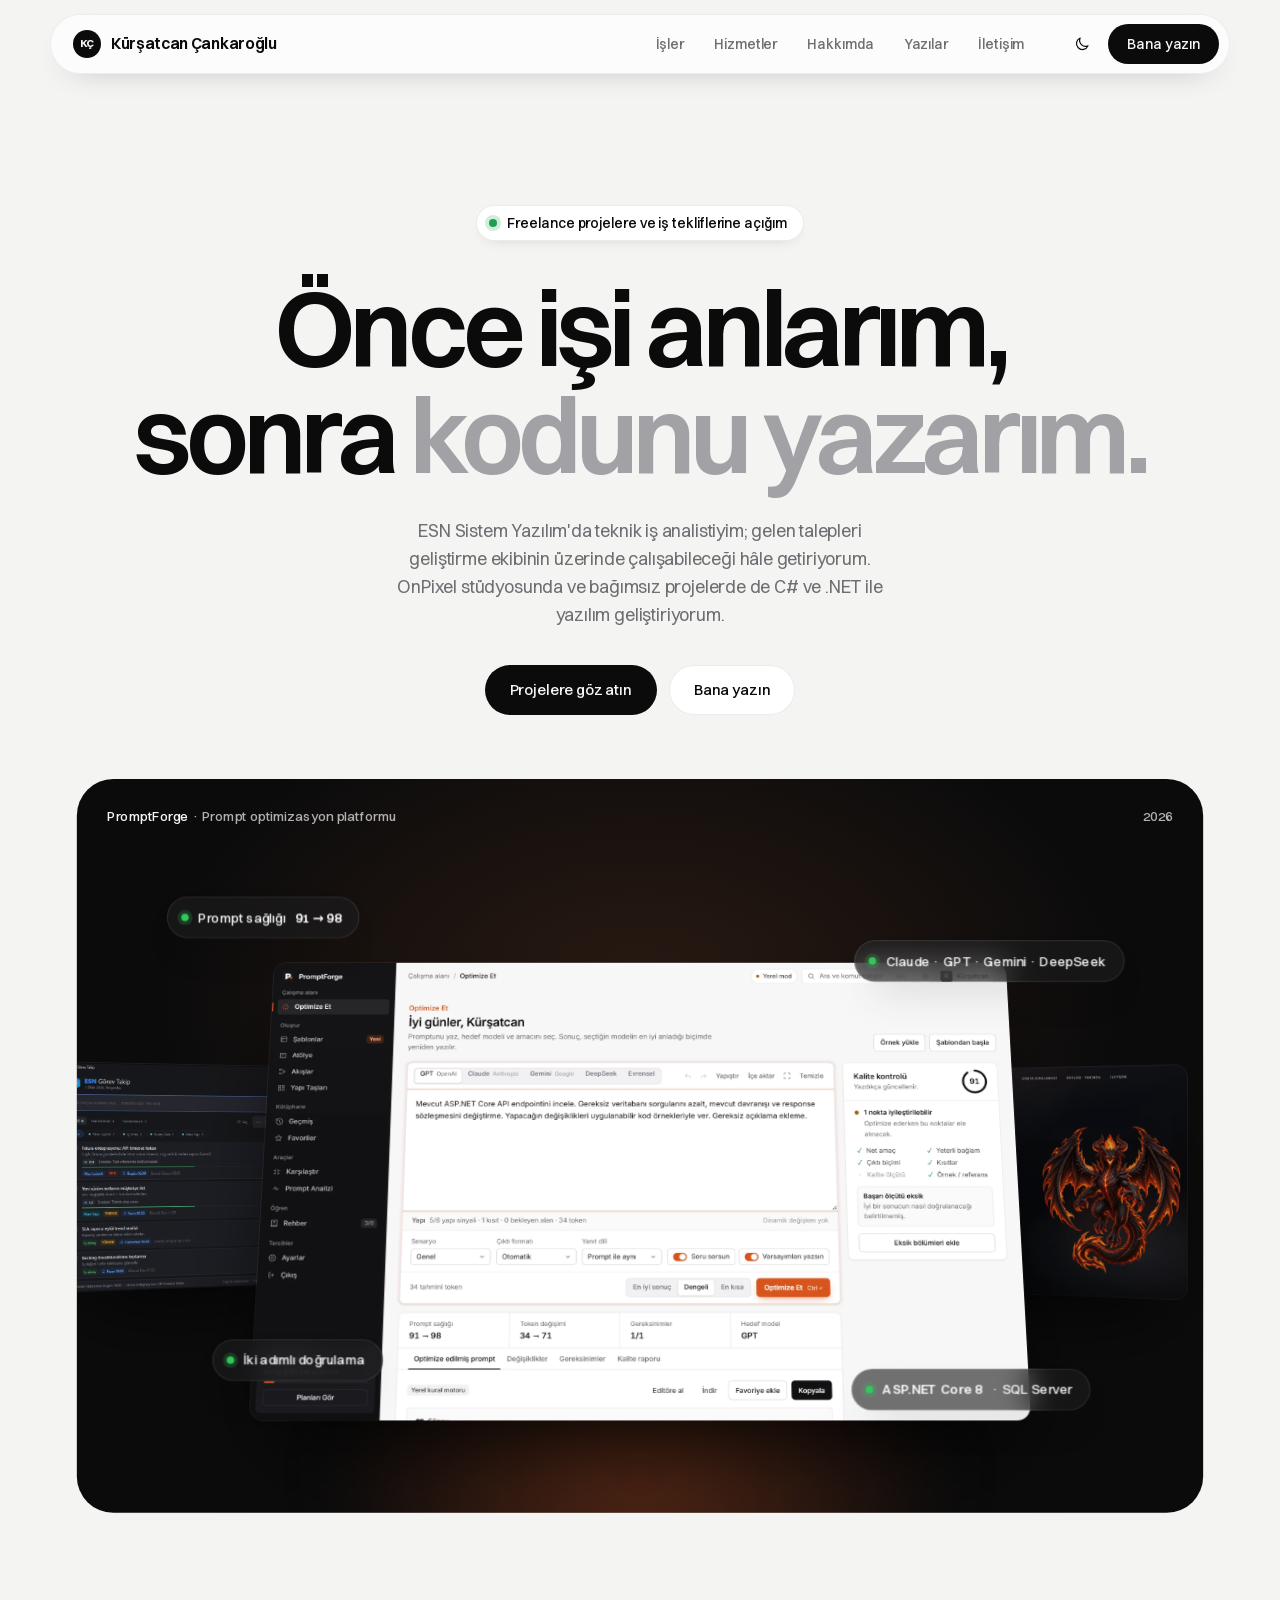
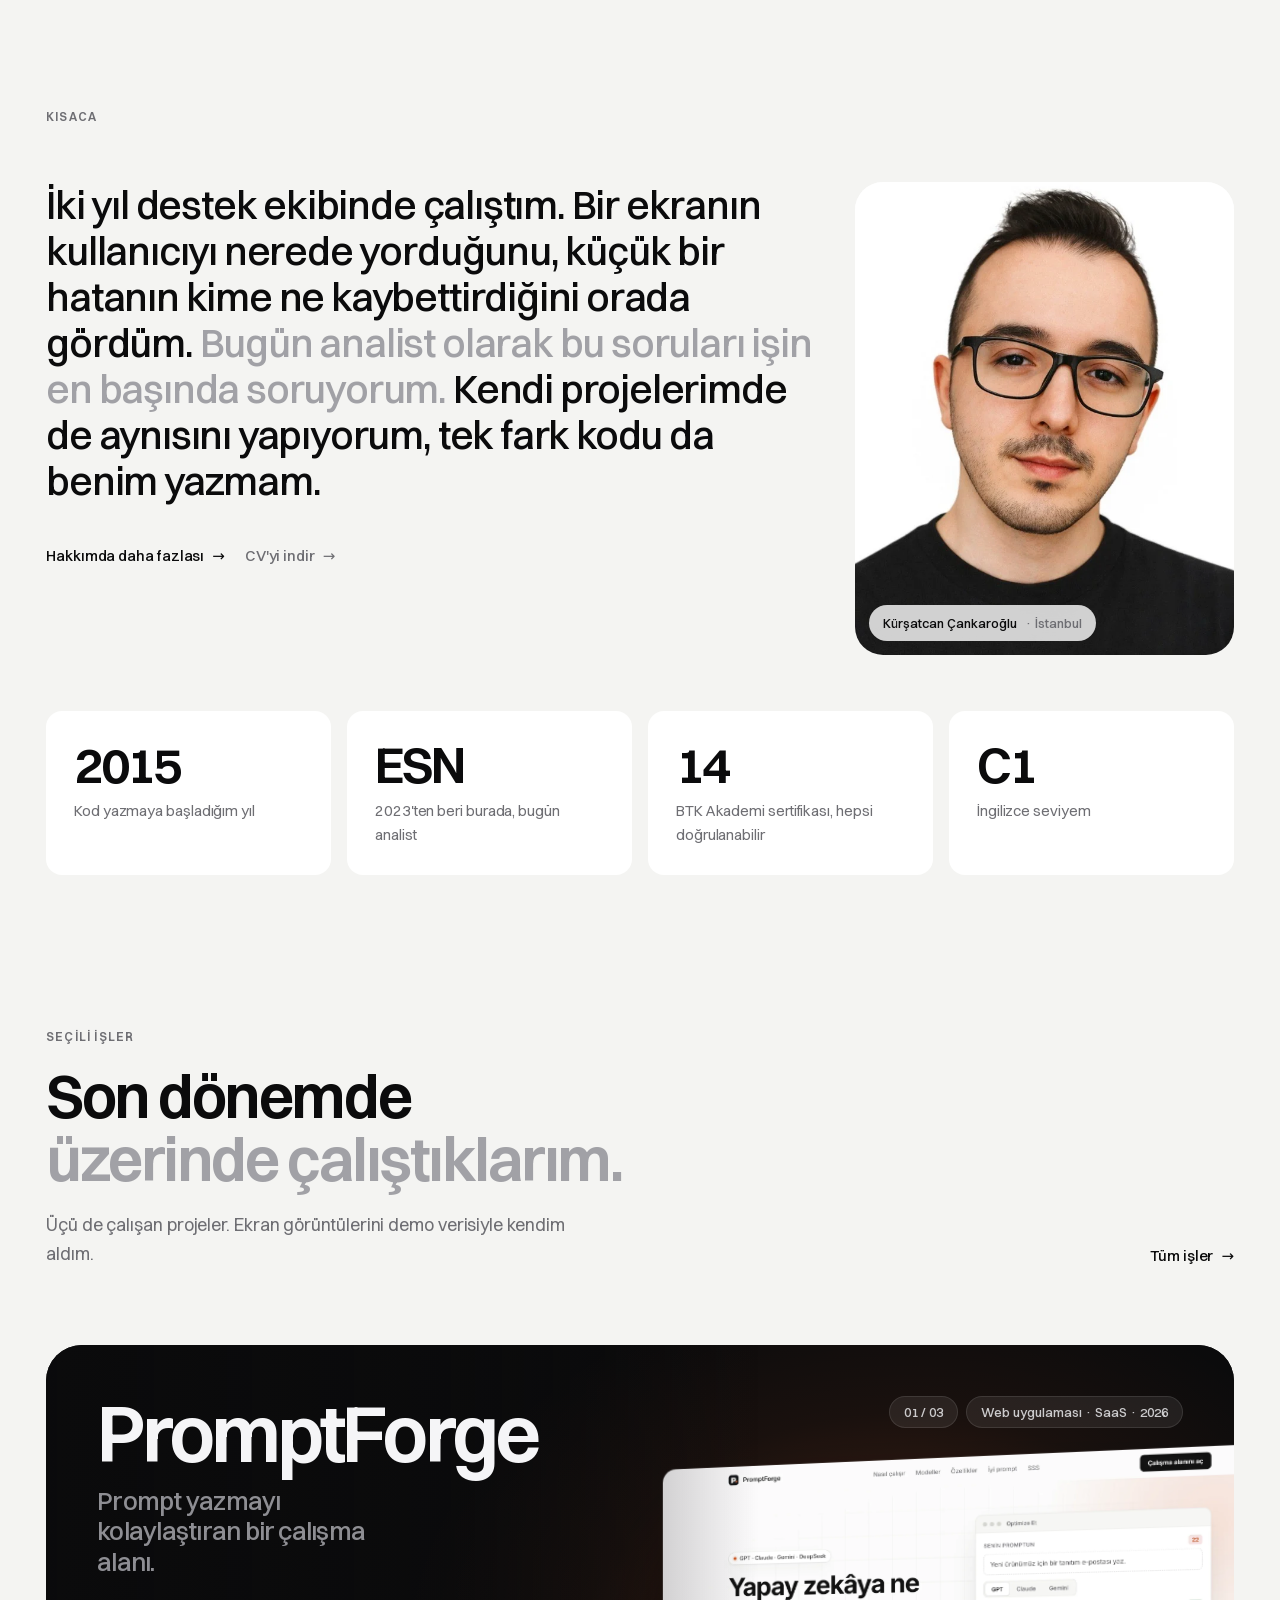
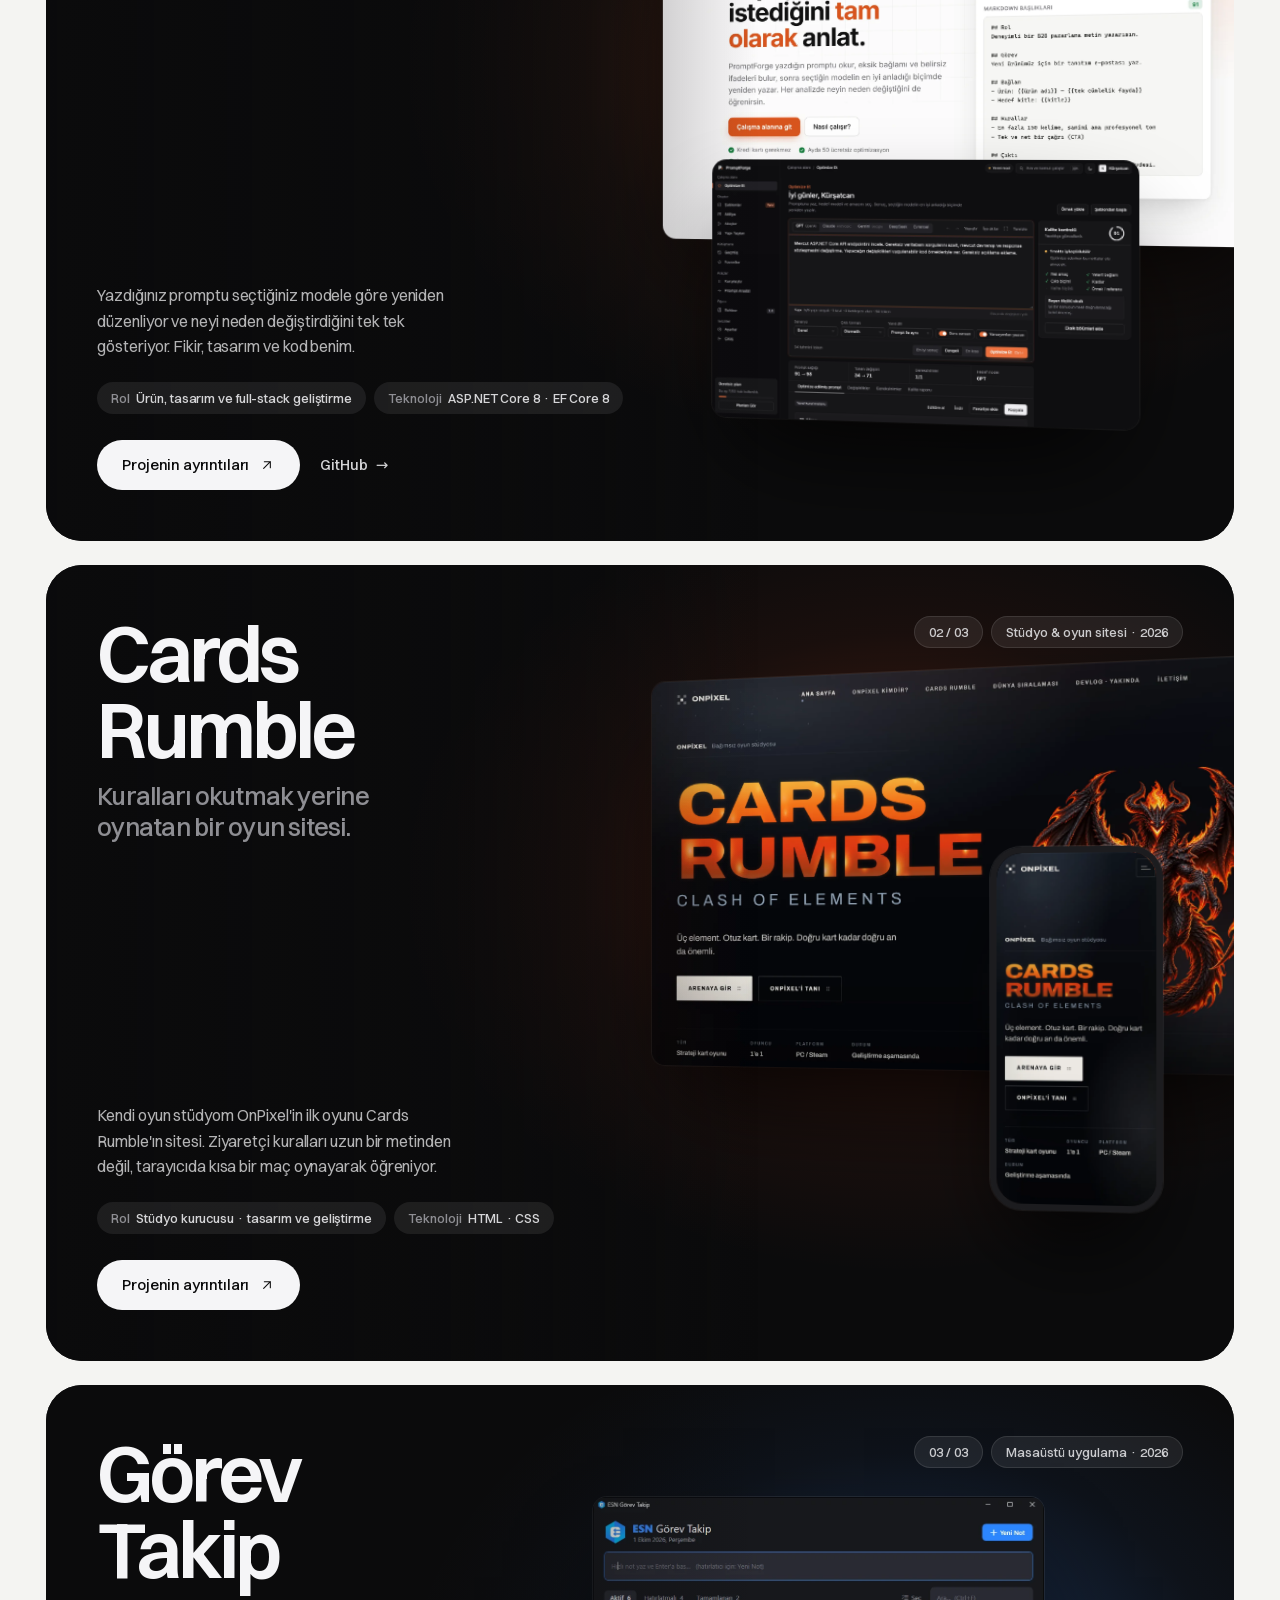
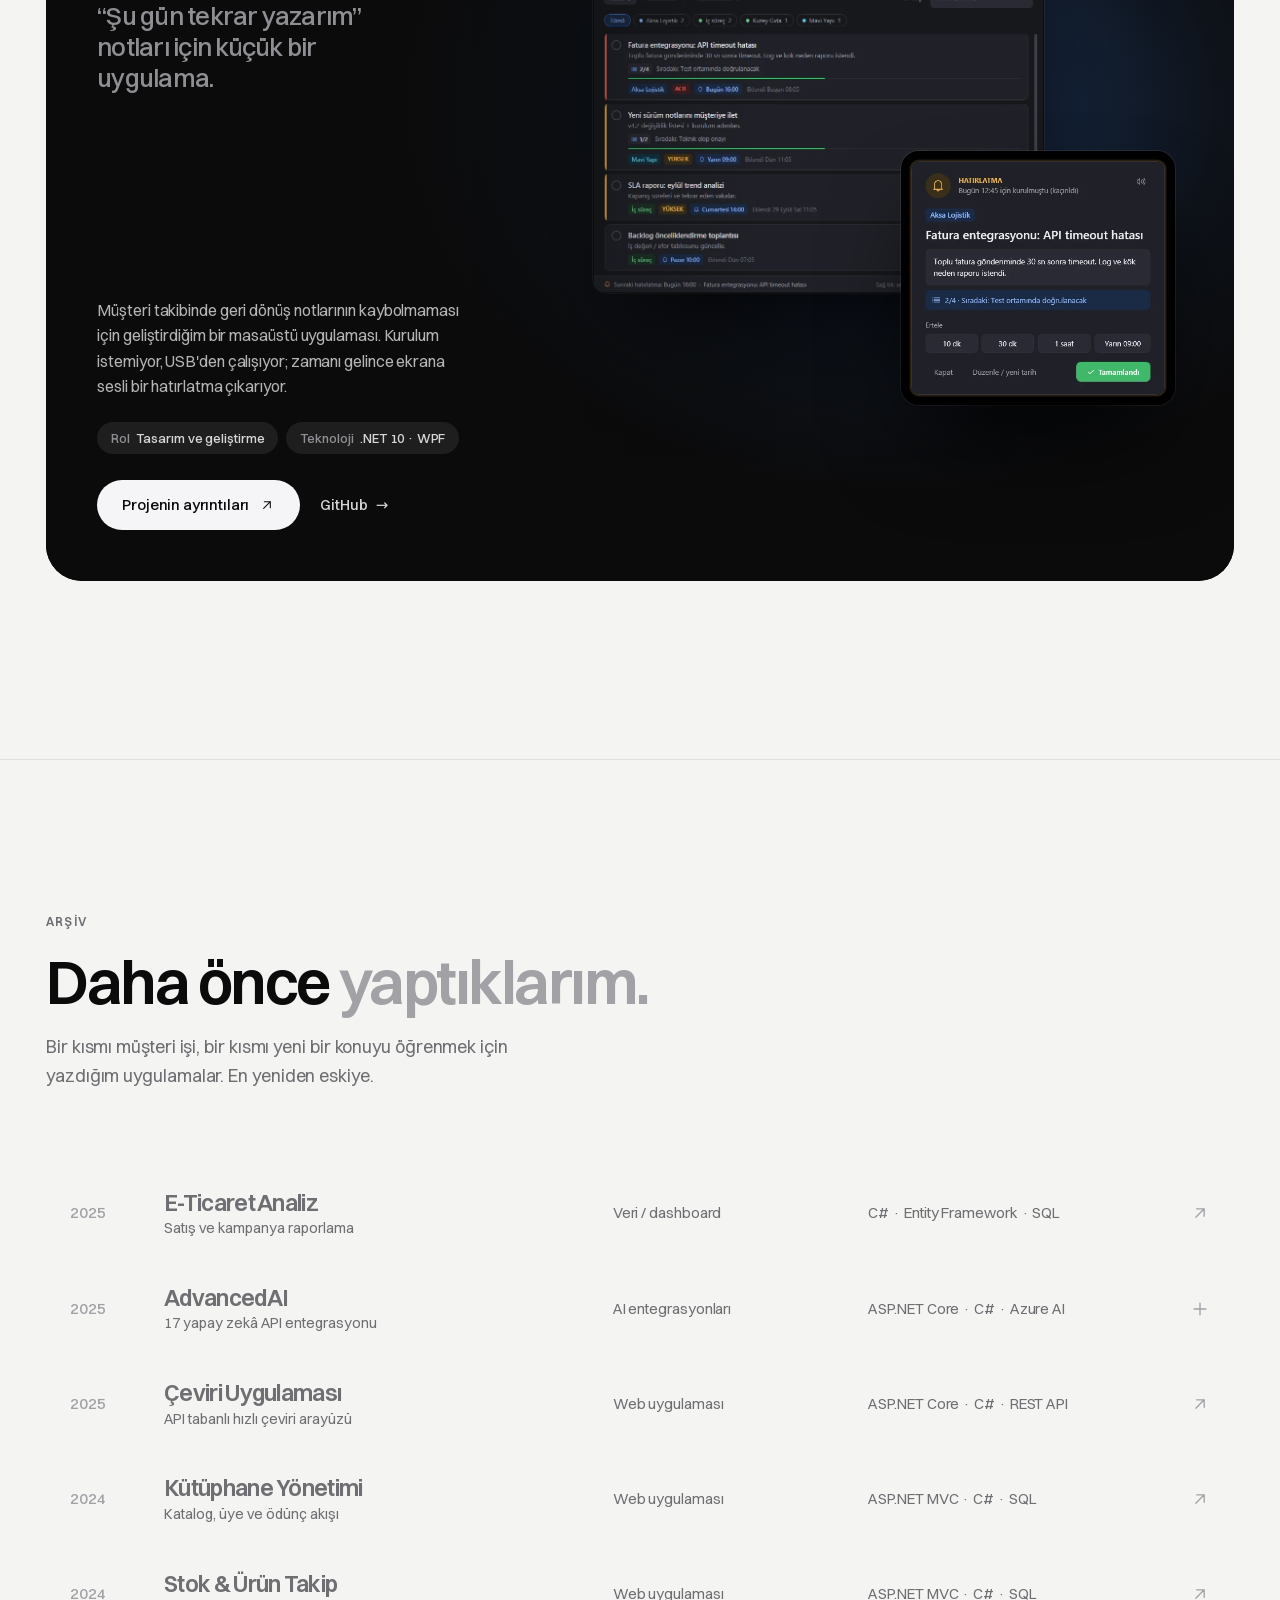
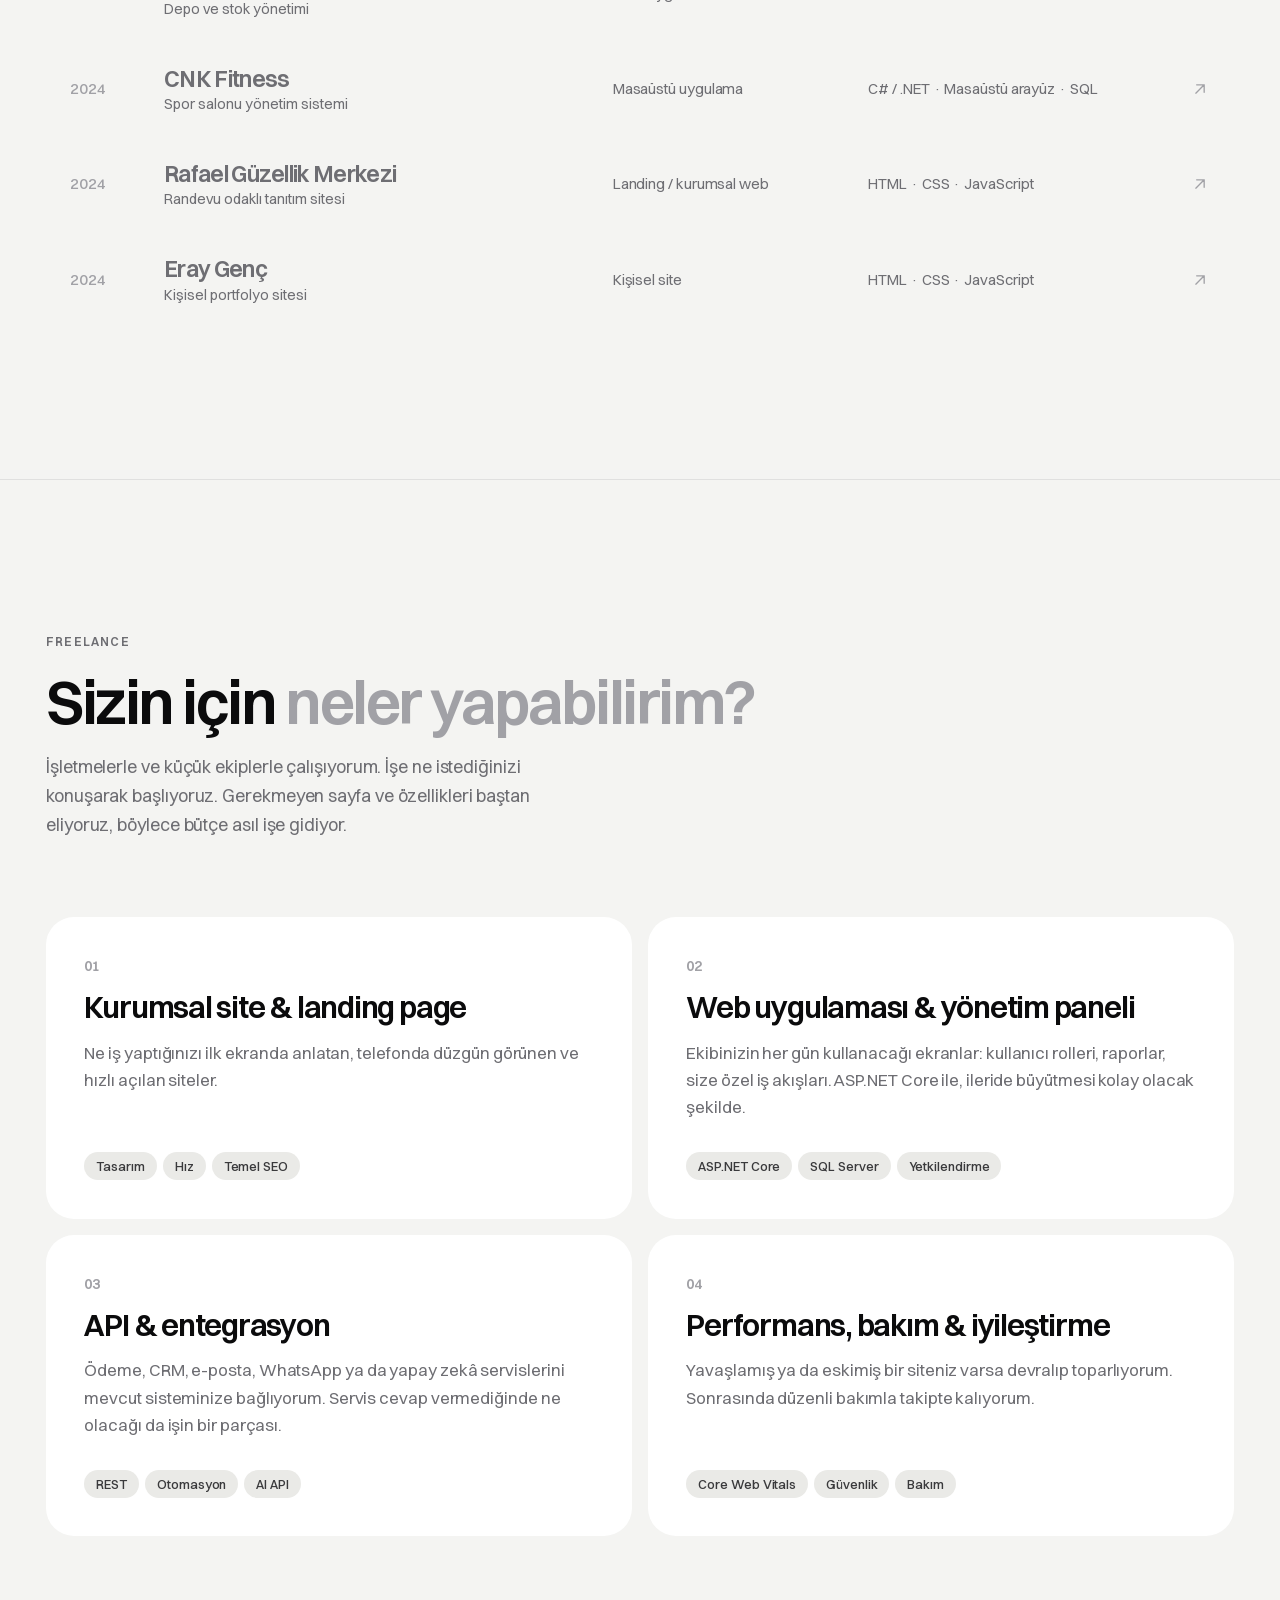
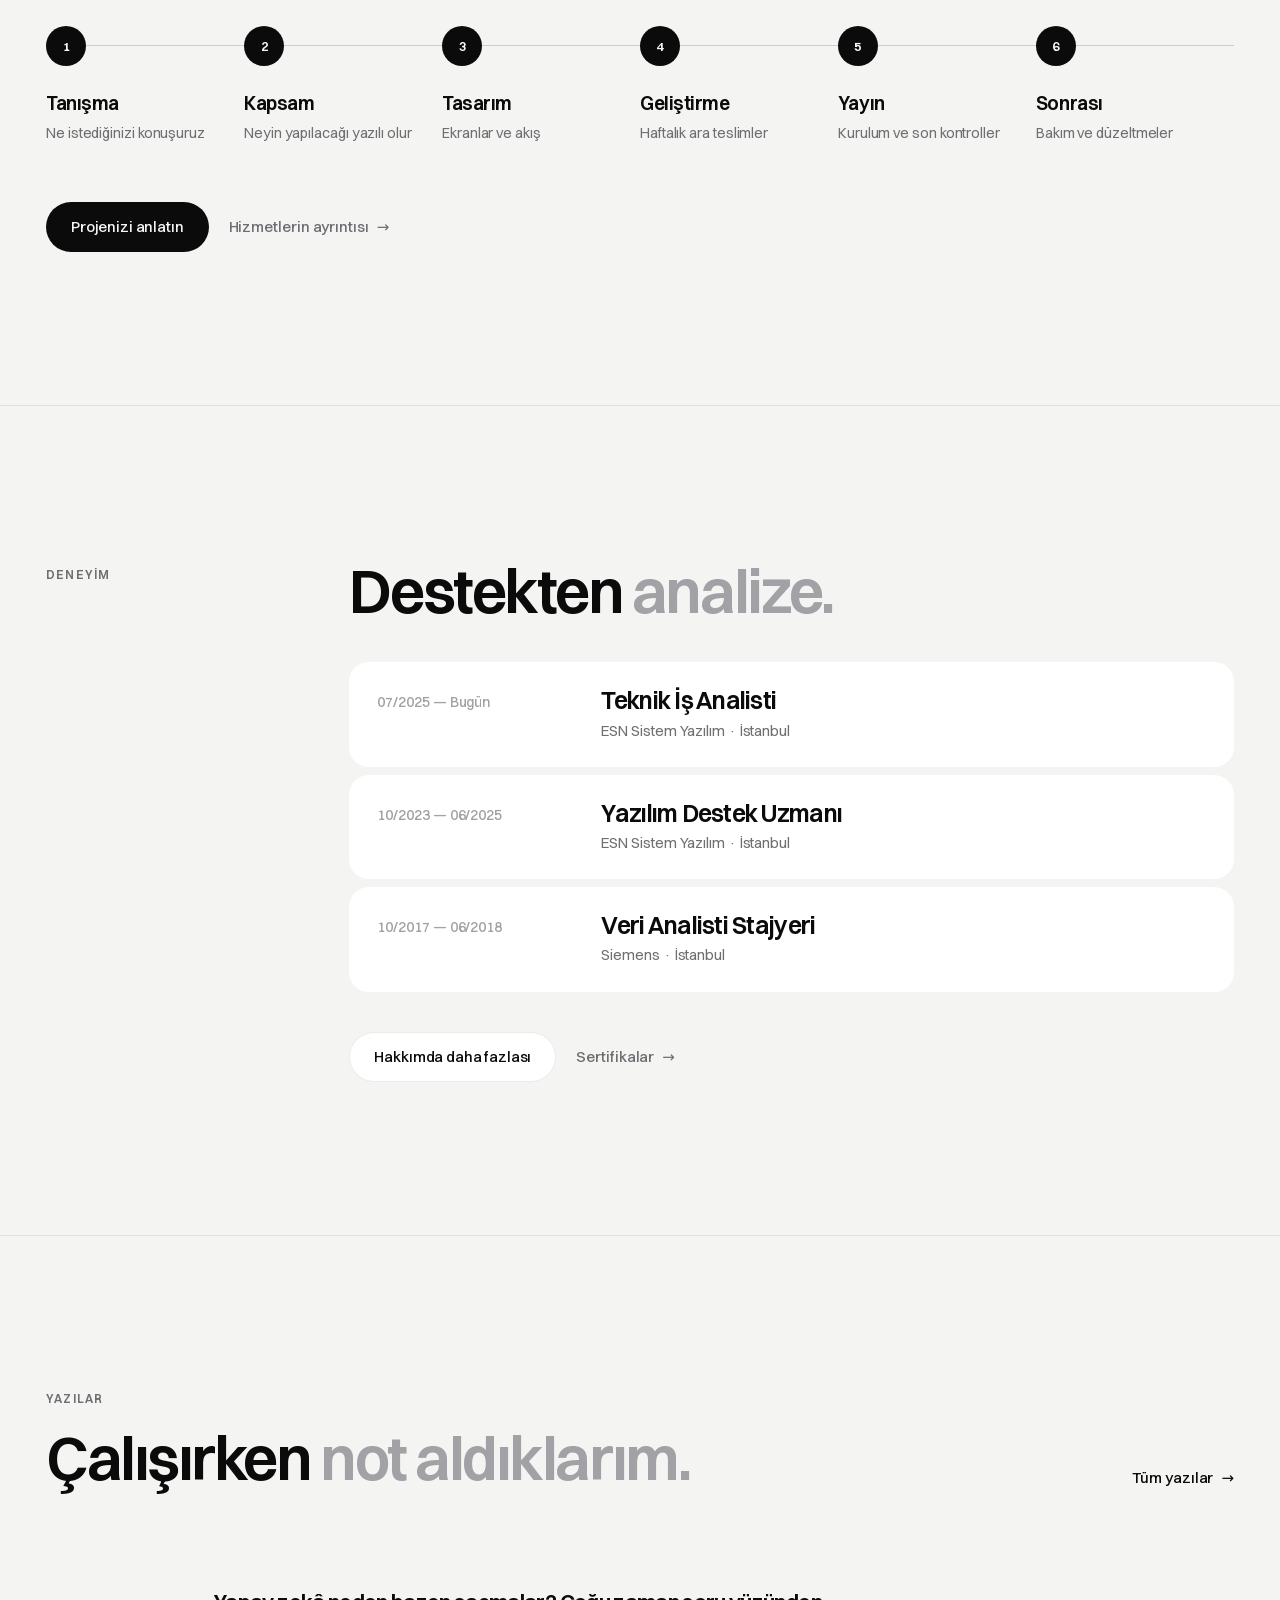
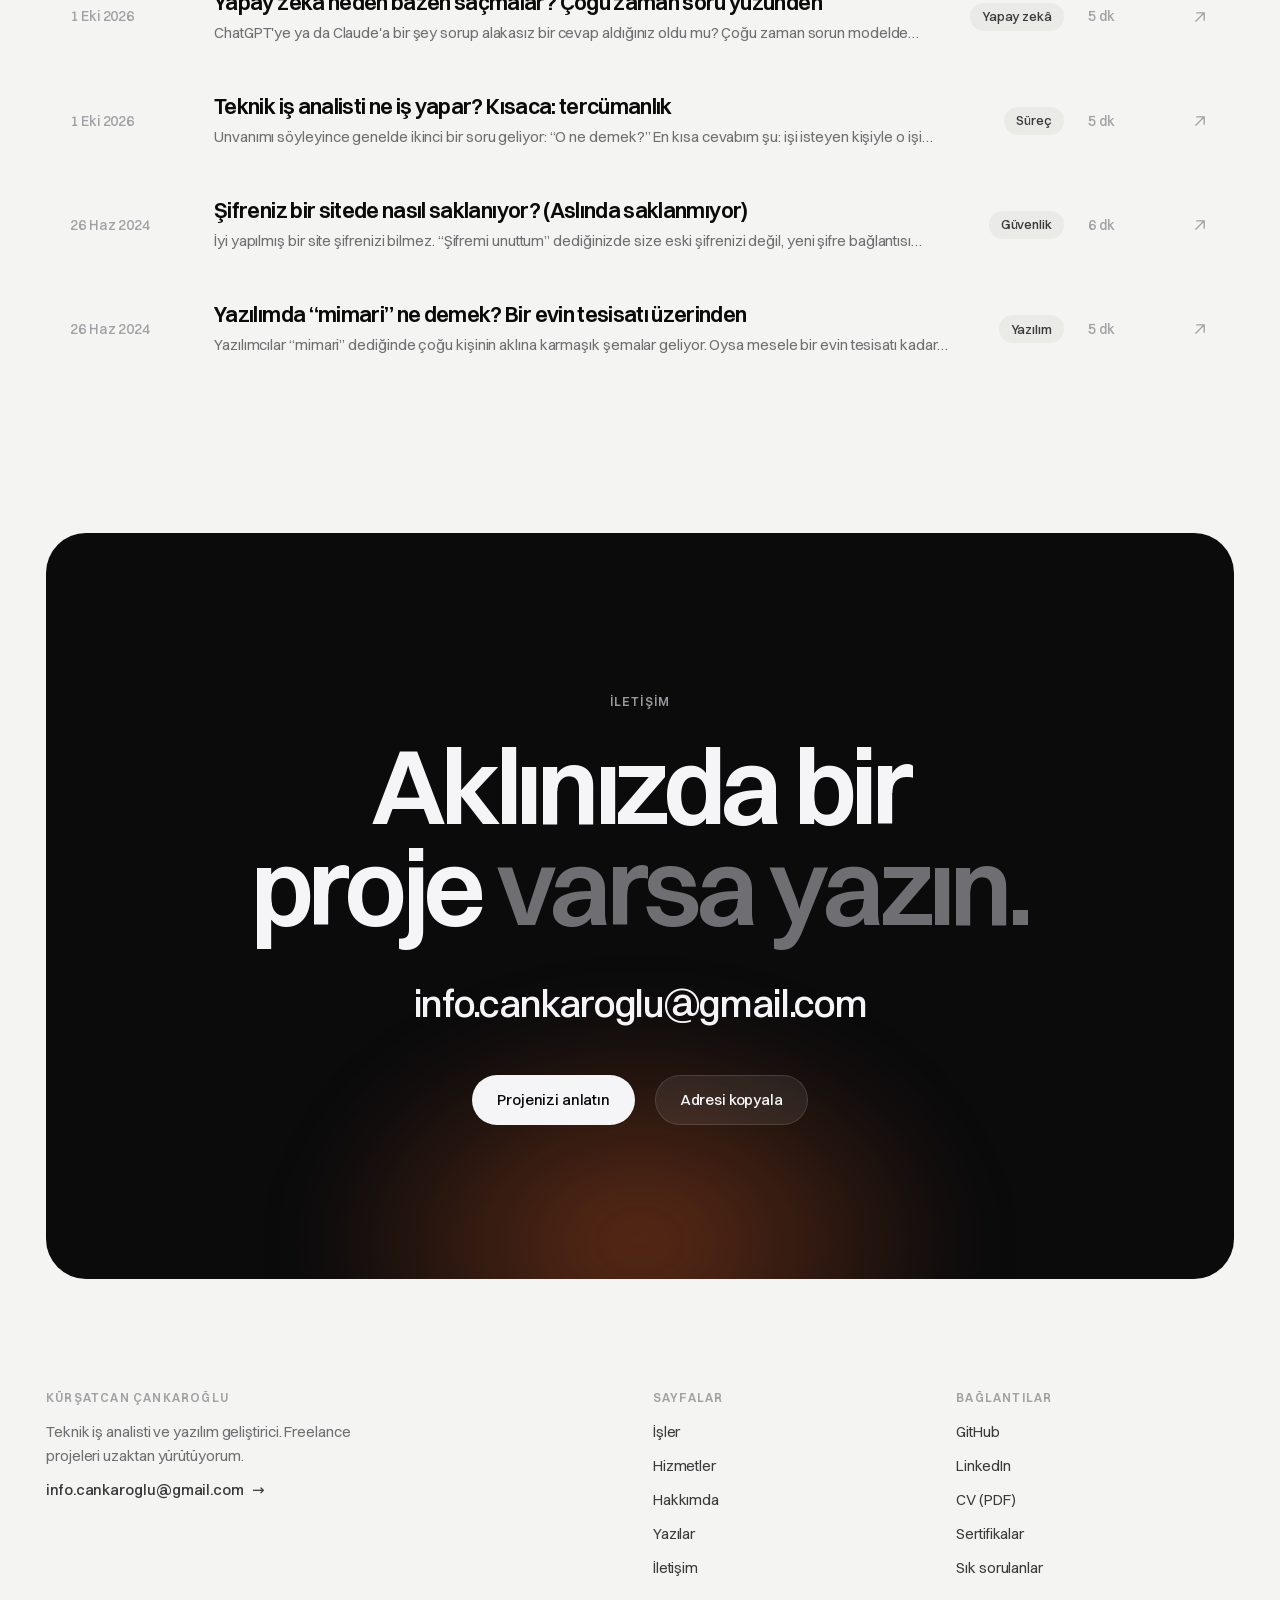
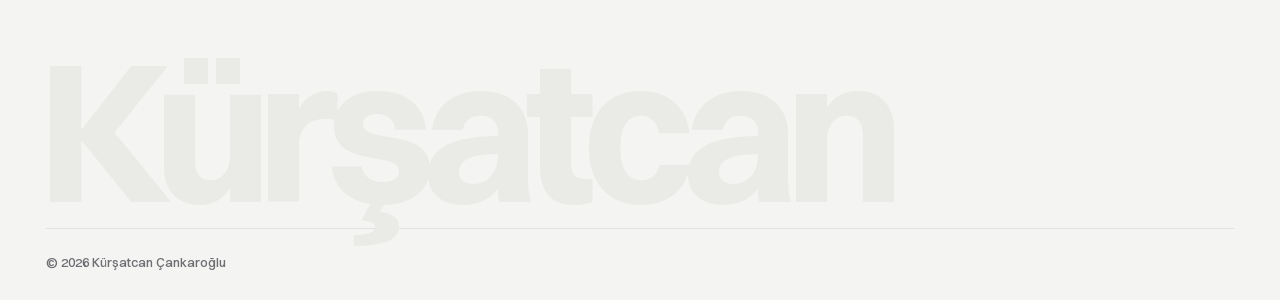
==== commit df2375fc: "Make the intro and footer copy less personal The about lead, home intro, footer and career story no " ====
--- a/index.html
+++ b/index.html
@@ -87,7 +87,7 @@
           <span class="kursat-split-line"><span style="--_delay:.08s">sonra <span class="kursat-soft">kodunu yazarım.</span></span></span>
         </h1>
         <div class="kursat-hero-copy kursat-reveal" style="--_delay:.25s">
-          <p class="kursat-lead">Merhaba, ben Kürşatcan. ESN Sistem Yazılım'da teknik iş analisti olarak çalışıyorum; gelen talepleri dinleyip geliştirme ekibinin üzerinde çalışabileceği hâle getiriyorum. Bunun dışında kendi stüdyom OnPixel'de ve kendi projelerimde C# ve .NET ile yazılım geliştiriyorum.</p>
+          <p class="kursat-lead">ESN Sistem Yazılım'da teknik iş analistiyim; gelen talepleri geliştirme ekibinin üzerinde çalışabileceği hâle getiriyorum. OnPixel stüdyosunda ve bağımsız projelerde de C# ve .NET ile yazılım geliştiriyorum.</p>
           <div class="kursat-hero-actions">
             <a class="kursat-button" href="#isler">Projelere göz atın</a>
             <a class="kursat-button kursat-button--ghost" href="contact.html">Bana yazın</a>
@@ -277,7 +277,7 @@
     <div class="kursat-grid kursat-footer-grid">
       <div class="kursat-footer-col">
         <span class="kursat-label">Kürşatcan Çankaroğlu</span>
-        <p>İstanbul'da yaşıyorum. Freelance işleri çoğunlukla uzaktan yürütüyorum; gerekirse yüz yüze de görüşürüz.</p>
+        <p>Teknik iş analisti ve yazılım geliştirici. Freelance projeleri uzaktan yürütüyorum.</p>
         <a class="kursat-link" href="mailto:info.cankaroglu@gmail.com">info.cankaroglu@gmail.com</a>
       </div>
       <div class="kursat-footer-col">
--- a/assets/css/kursat.css
+++ b/assets/css/kursat.css
@@ -664,8 +664,37 @@
 /* 23 Hareket */
 .kursat-js .kursat-reveal { opacity: 0; transform: translateY(24px); transition: opacity .9s var(--kursat-ease), transform 1s var(--kursat-ease); transition-delay: var(--_delay, 0s); }
 .kursat-js .kursat-reveal.is-in { opacity: 1; transform: none; }
-.kursat-js .kursat-unveil { opacity: 0; transform: scale(.97); transition: opacity 1s var(--kursat-ease), transform 1.2s var(--kursat-ease); }
-.kursat-js .kursat-unveil.is-in { opacity: 1; transform: none; }
+.kursat-js .kursat-unveil { opacity: 0; transform: translateY(40px); clip-path: inset(14% 3% 0 3% round 28px); transition: opacity .9s var(--kursat-ease), transform 1.2s var(--kursat-ease), clip-path 1.3s var(--kursat-ease); }
+.kursat-js .kursat-unveil.is-in { opacity: 1; transform: none; clip-path: inset(0 0 0 0 round 0); }
+
+/* Listeler: kap göründüğünde öğeler sırayla gelir (--i çekirdek betikte veriliyor) */
+.kursat-js :is(.kursat-index, .kursat-posts, .kursat-timeline, .kursat-facts, .kursat-process, .kursat-certs, .kursat-skills, .kursat-langs).kursat-reveal { transform: none; }
+.kursat-js :is(.kursat-index, .kursat-posts, .kursat-timeline, .kursat-facts, .kursat-process, .kursat-certs, .kursat-skills, .kursat-langs).kursat-reveal > * { opacity: 0; }
+.kursat-js :is(.kursat-index, .kursat-posts, .kursat-timeline, .kursat-facts, .kursat-process, .kursat-certs, .kursat-skills, .kursat-langs).kursat-reveal.is-in > * { opacity: 1; animation: kursat-rise .9s var(--kursat-ease) backwards; animation-delay: calc(var(--i, 0) * 70ms); }
+@keyframes kursat-rise { from { opacity: 0; transform: translateY(22px); } }
+
+/* Sayfa girişi: başlık bloğu satır satır yükselir */
+.kursat-js .kursat-page-head > *, .kursat-js .kursat-page-head .kursat-intro-head > *, .kursat-js .kursat-page-head .kursat-intro-portrait { opacity: 0; transform: translateY(28px); transition: opacity .9s var(--kursat-ease), transform 1.1s var(--kursat-ease); }
+.kursat-js .kursat-page-head .kursat-intro { opacity: 1; transform: none; }
+.kursat-js .kursat-page-head .kursat-intro-portrait { transform: translateY(40px) scale(.98); }
+.kursat-js .is-loaded .kursat-page-head > *, .kursat-js .is-loaded .kursat-page-head .kursat-intro-head > *, .kursat-js .is-loaded .kursat-page-head .kursat-intro-portrait { opacity: 1; transform: none; }
+.kursat-js .kursat-page-head > :nth-child(2), .kursat-js .kursat-page-head .kursat-intro-head > :nth-child(1) { transition-delay: .06s; }
+.kursat-js .kursat-page-head > :nth-child(3), .kursat-js .kursat-page-head .kursat-intro-head > :nth-child(2) { transition-delay: .14s; }
+.kursat-js .kursat-page-head > :nth-child(4), .kursat-js .kursat-page-head .kursat-intro-head > :nth-child(3) { transition-delay: .22s; }
+.kursat-js .kursat-page-head > :nth-child(n+5) { transition-delay: .3s; }
+.kursat-js .kursat-page-head .kursat-intro-portrait { transition-delay: .18s; }
+
+/* Sayfalar arası geçiş: menü yerinde kalır, içerik söner ve yenisi aşağıdan gelir */
+@view-transition { navigation: auto; }
+.kursat-header { view-transition-name: kursat-header; }
+::view-transition-group(kursat-header) { animation-duration: .45s; animation-timing-function: var(--kursat-ease); }
+::view-transition-old(root) { animation: kursat-page-out .24s cubic-bezier(.4, 0, 1, 1) both; }
+::view-transition-new(root) { animation: kursat-page-in .75s var(--kursat-ease) .2s both; }
+@keyframes kursat-page-out { to { opacity: 0; transform: translateY(-18px); } }
+@keyframes kursat-page-in { from { opacity: 0; transform: translateY(32px); } }
+/* View Transitions olmayan tarayıcılar için aynı his (kursat-pt sınıfı tema betiğinde ekleniyor) */
+.kursat-pt main, .kursat-pt .kursat-footer { animation: kursat-page-in .7s var(--kursat-ease) backwards; }
+.kursat-pt.kursat-leaving main, .kursat-pt.kursat-leaving .kursat-footer { animation: kursat-page-out .28s cubic-bezier(.4, 0, 1, 1) both; }
 .kursat-split-line { display: block; overflow: hidden; padding: .06em 0 .14em; margin: -.06em 0 -.14em; }
 .kursat-split-line > span { display: inline-block; transition: transform 1.1s var(--kursat-ease), opacity 1.1s var(--kursat-ease); transition-delay: var(--_delay, 0s); }
 .kursat-js .kursat-split-line > span { transform: translateY(100%); opacity: 0; }
@@ -674,8 +703,9 @@
 .kursat-not-found .kursat-display { font-size: clamp(120px, 24vw, 320px); color: var(--kursat-surface); }
 
 @media (prefers-reduced-motion: reduce) {
-  *, *::before, *::after { animation-duration: .001ms !important; animation-iteration-count: 1 !important; transition-duration: .001ms !important; scroll-behavior: auto !important; }
-  .kursat-js .kursat-reveal, .kursat-js .kursat-unveil { opacity: 1; transform: none; }
+  @view-transition { navigation: none; }
+  *, *::before, *::after { animation-duration: .001ms !important; animation-iteration-count: 1 !important; transition-duration: .001ms !important; transition-delay: 0s !important; scroll-behavior: auto !important; }
+  .kursat-js .kursat-reveal, .kursat-js .kursat-unveil, .kursat-js .kursat-reveal > *, .kursat-js .kursat-page-head > *, .kursat-js .kursat-page-head .kursat-intro-head > *, .kursat-js .kursat-page-head .kursat-intro-portrait { opacity: 1; transform: none; clip-path: none; }
   .kursat-js .kursat-split-line > span { transform: none; opacity: 1; }
 }
 
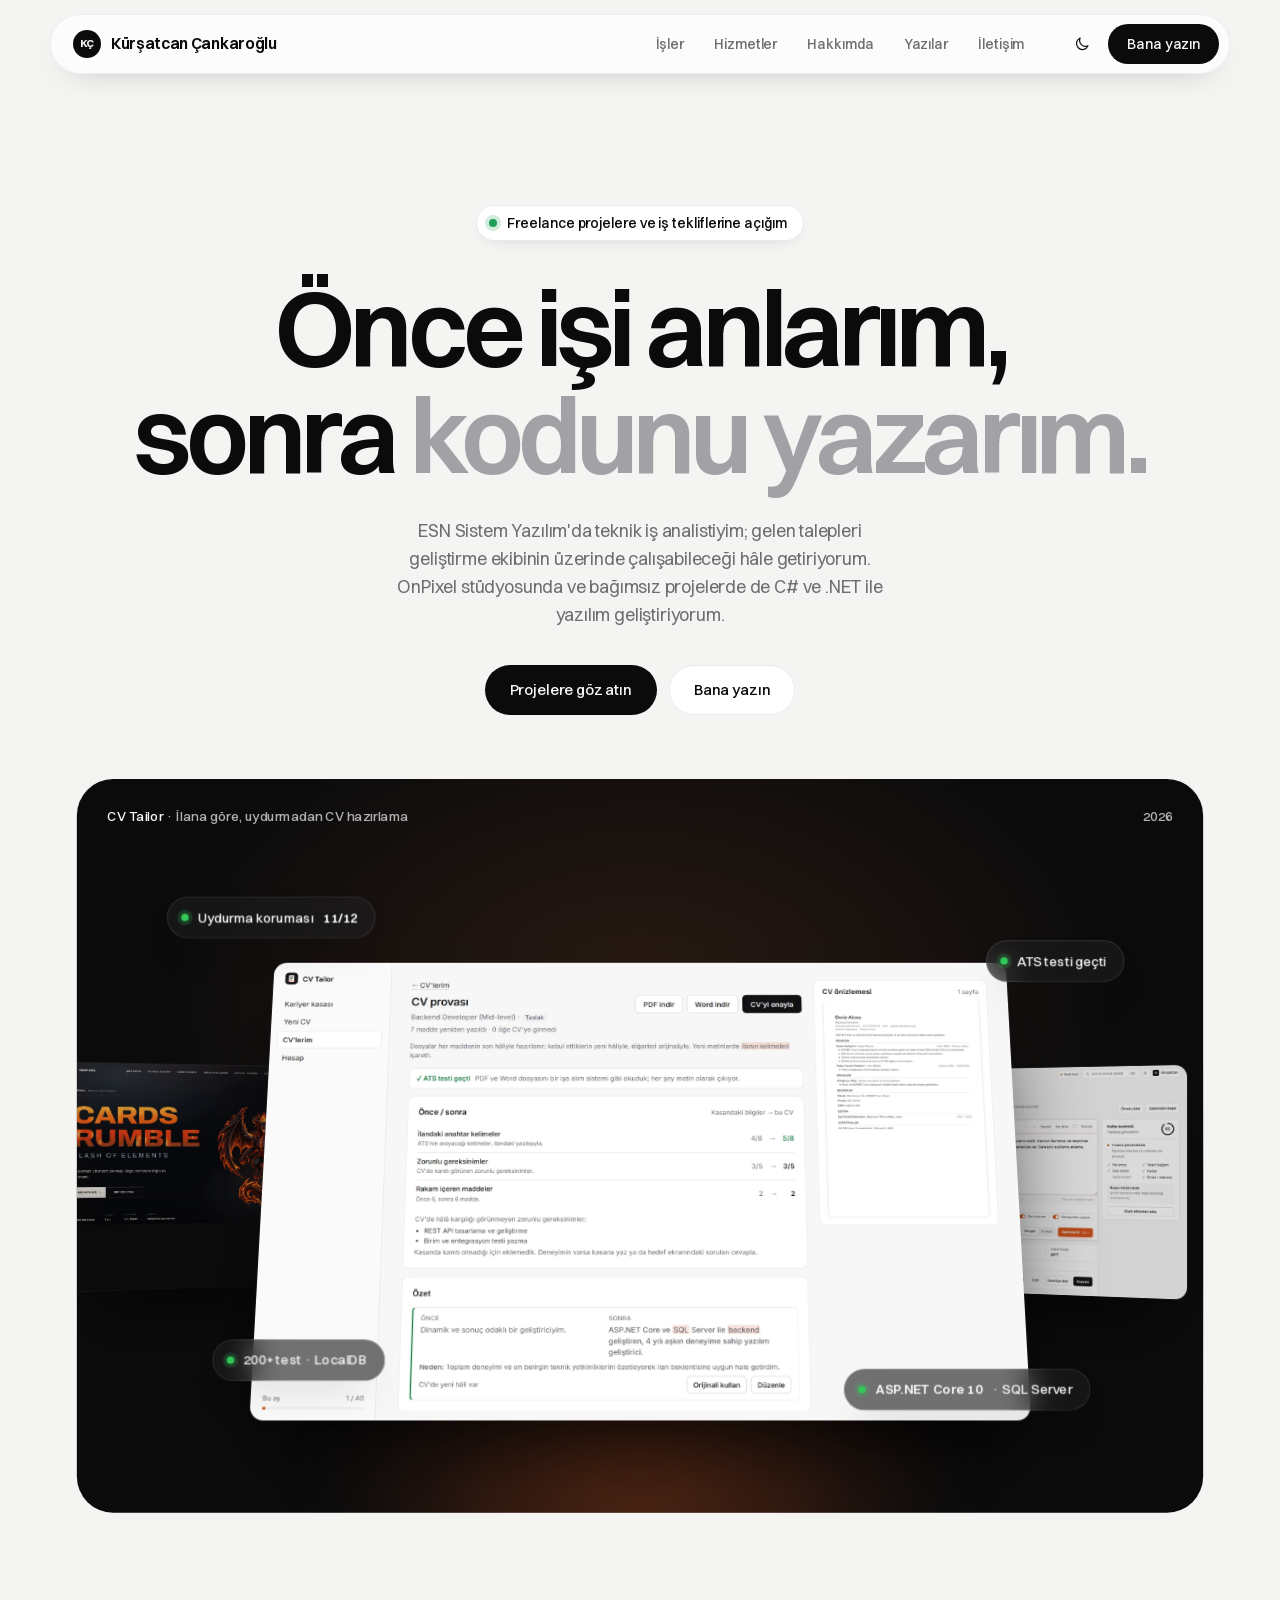
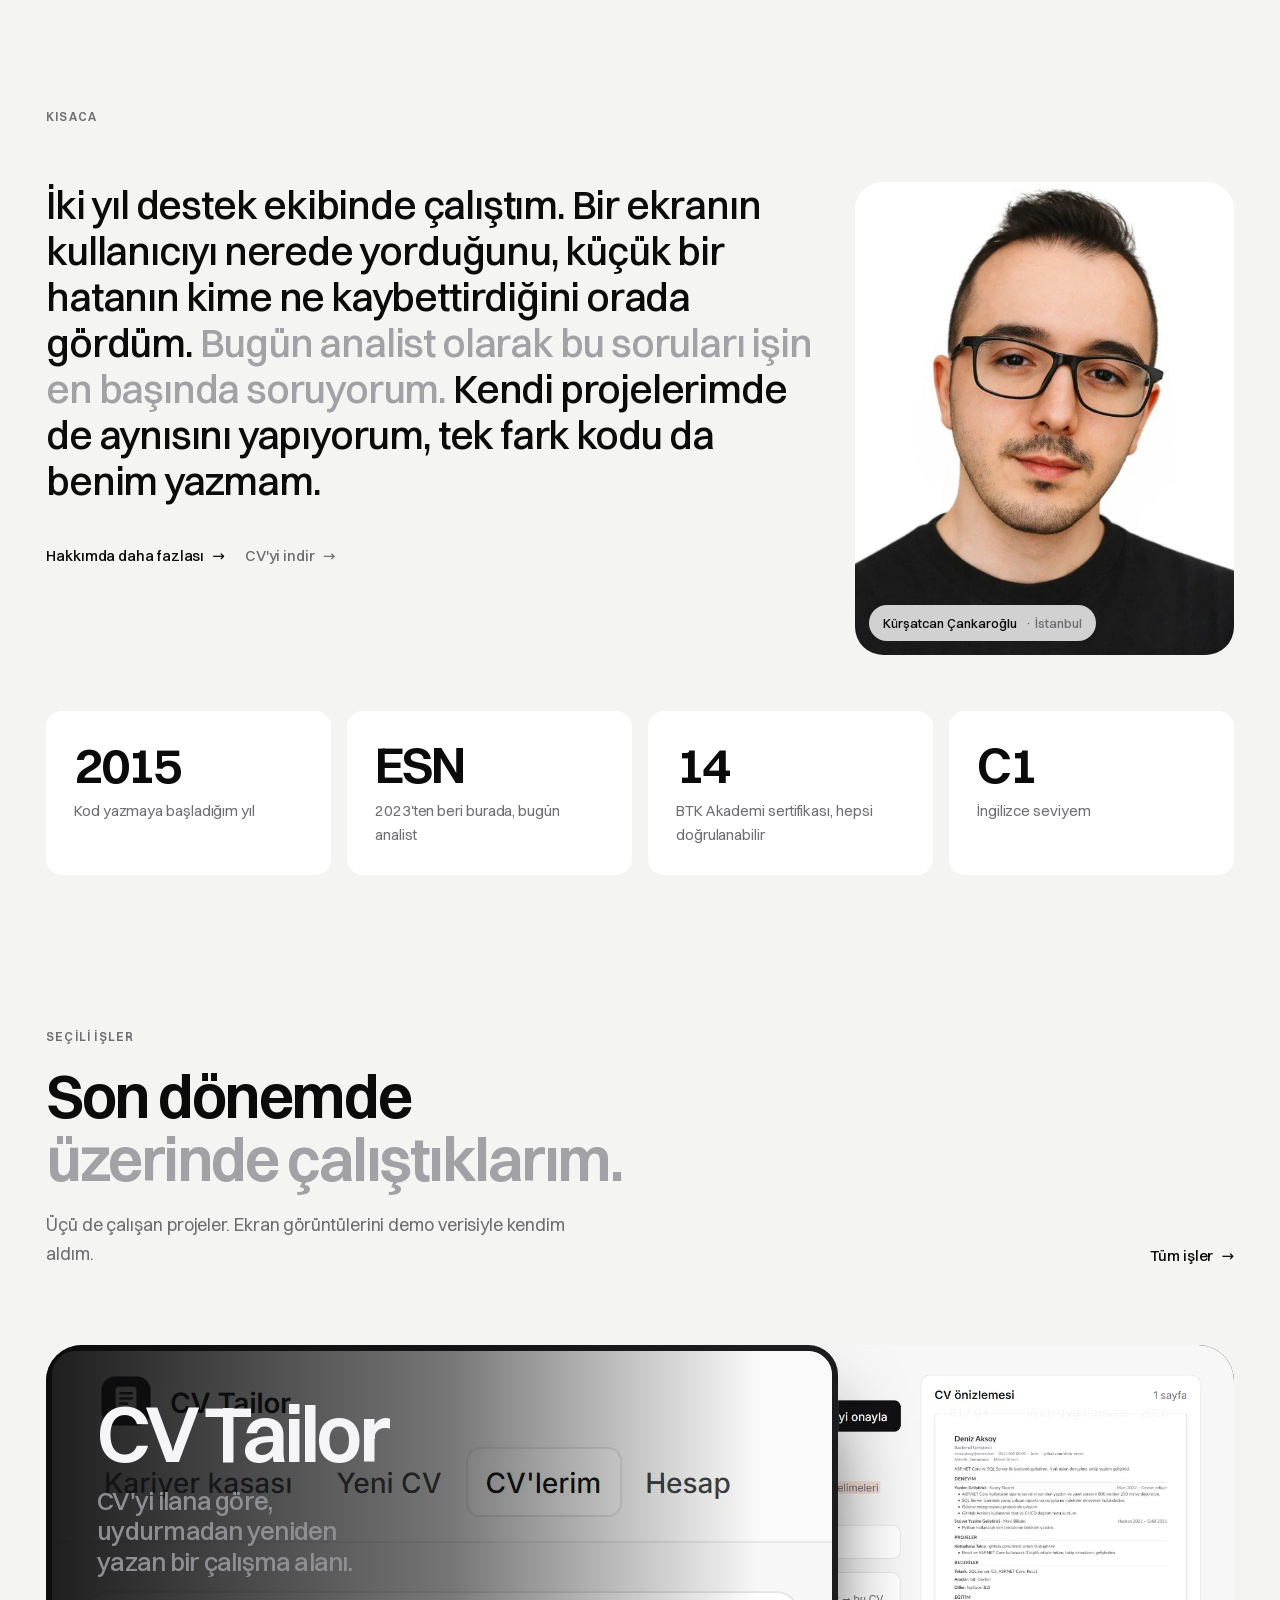
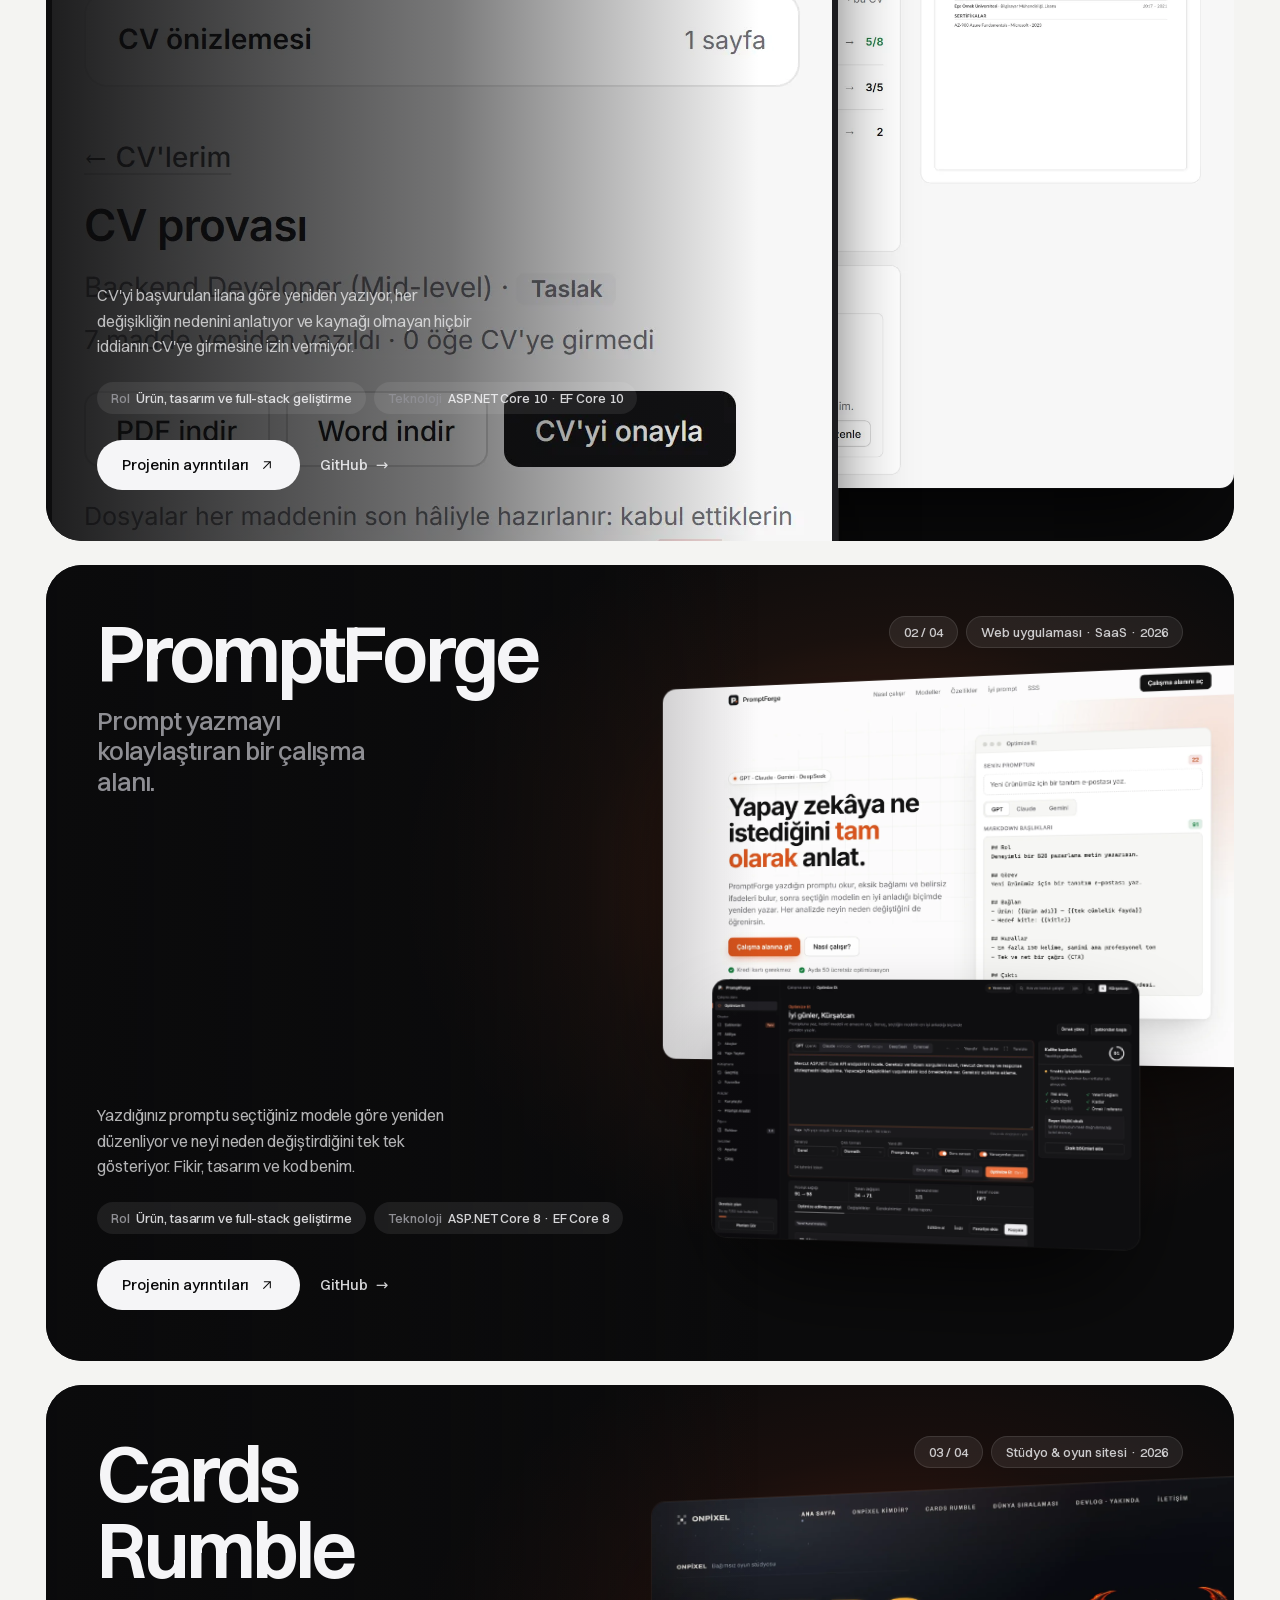
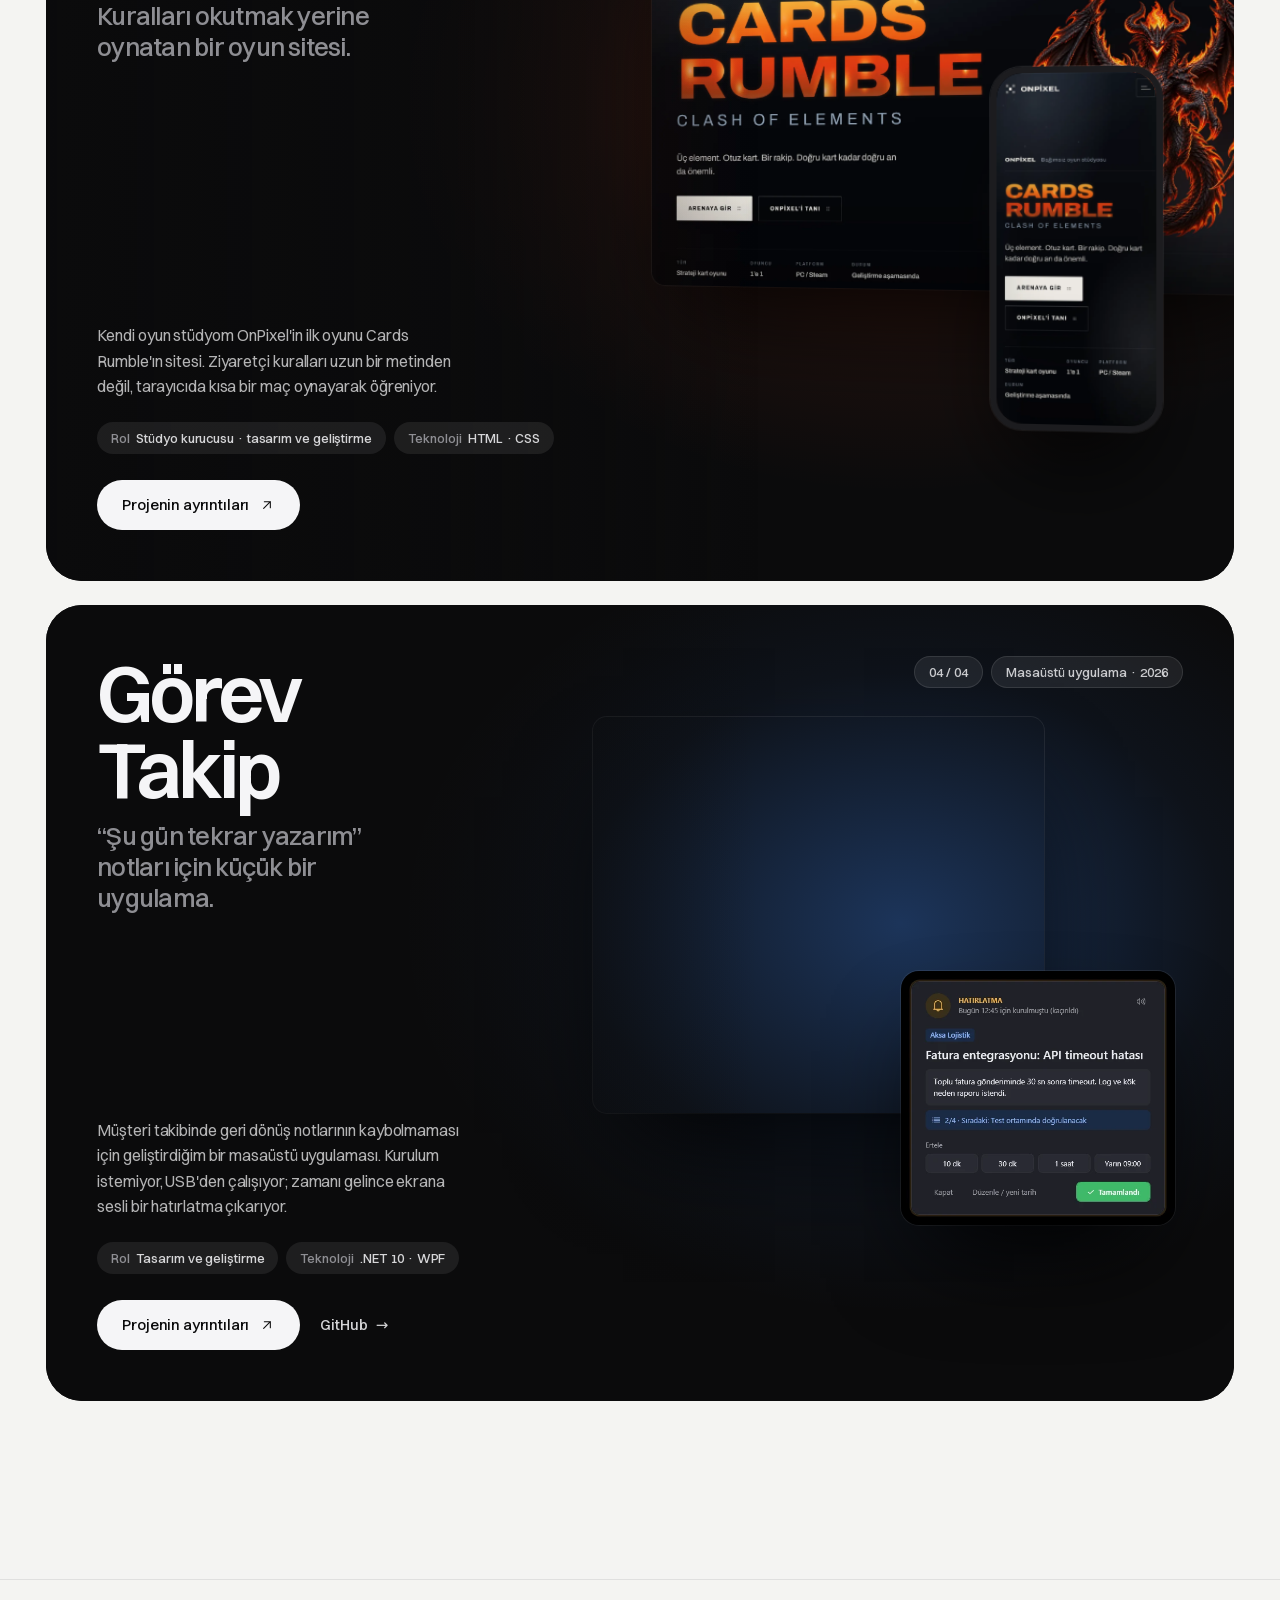
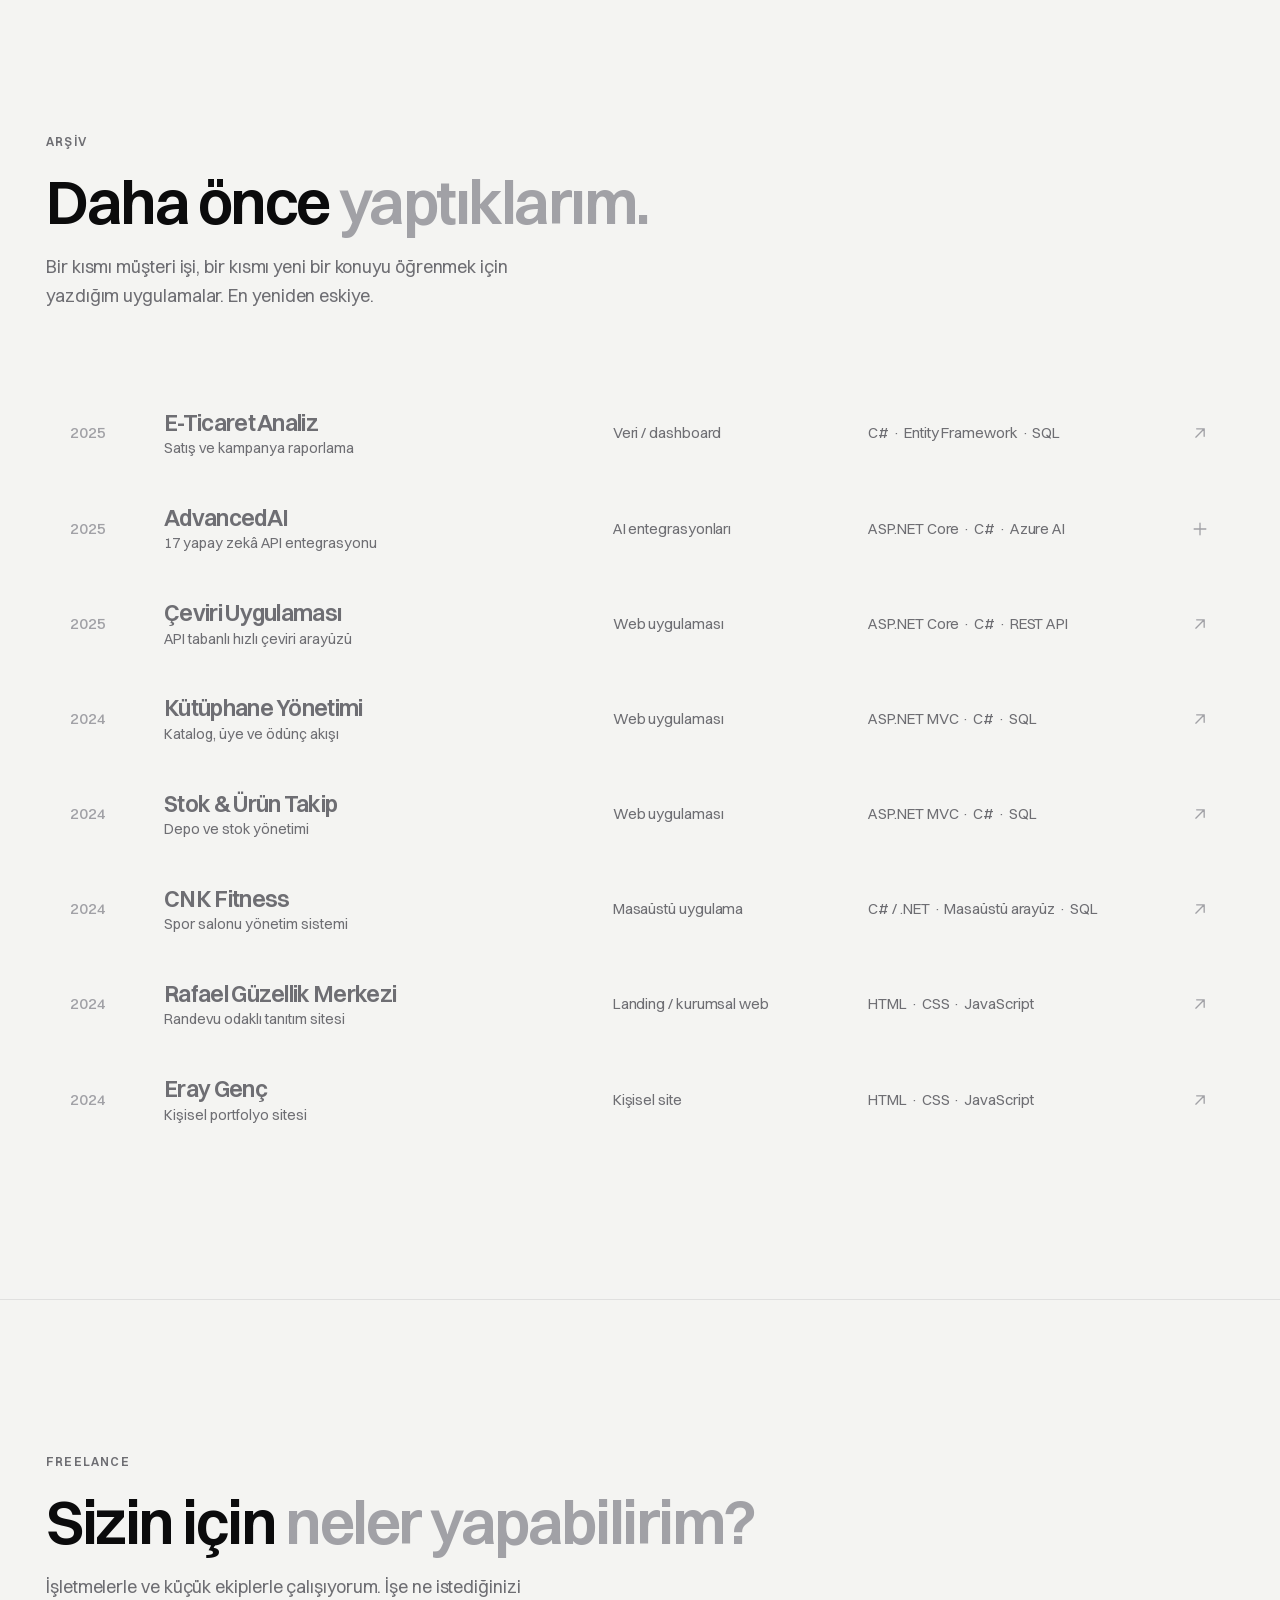
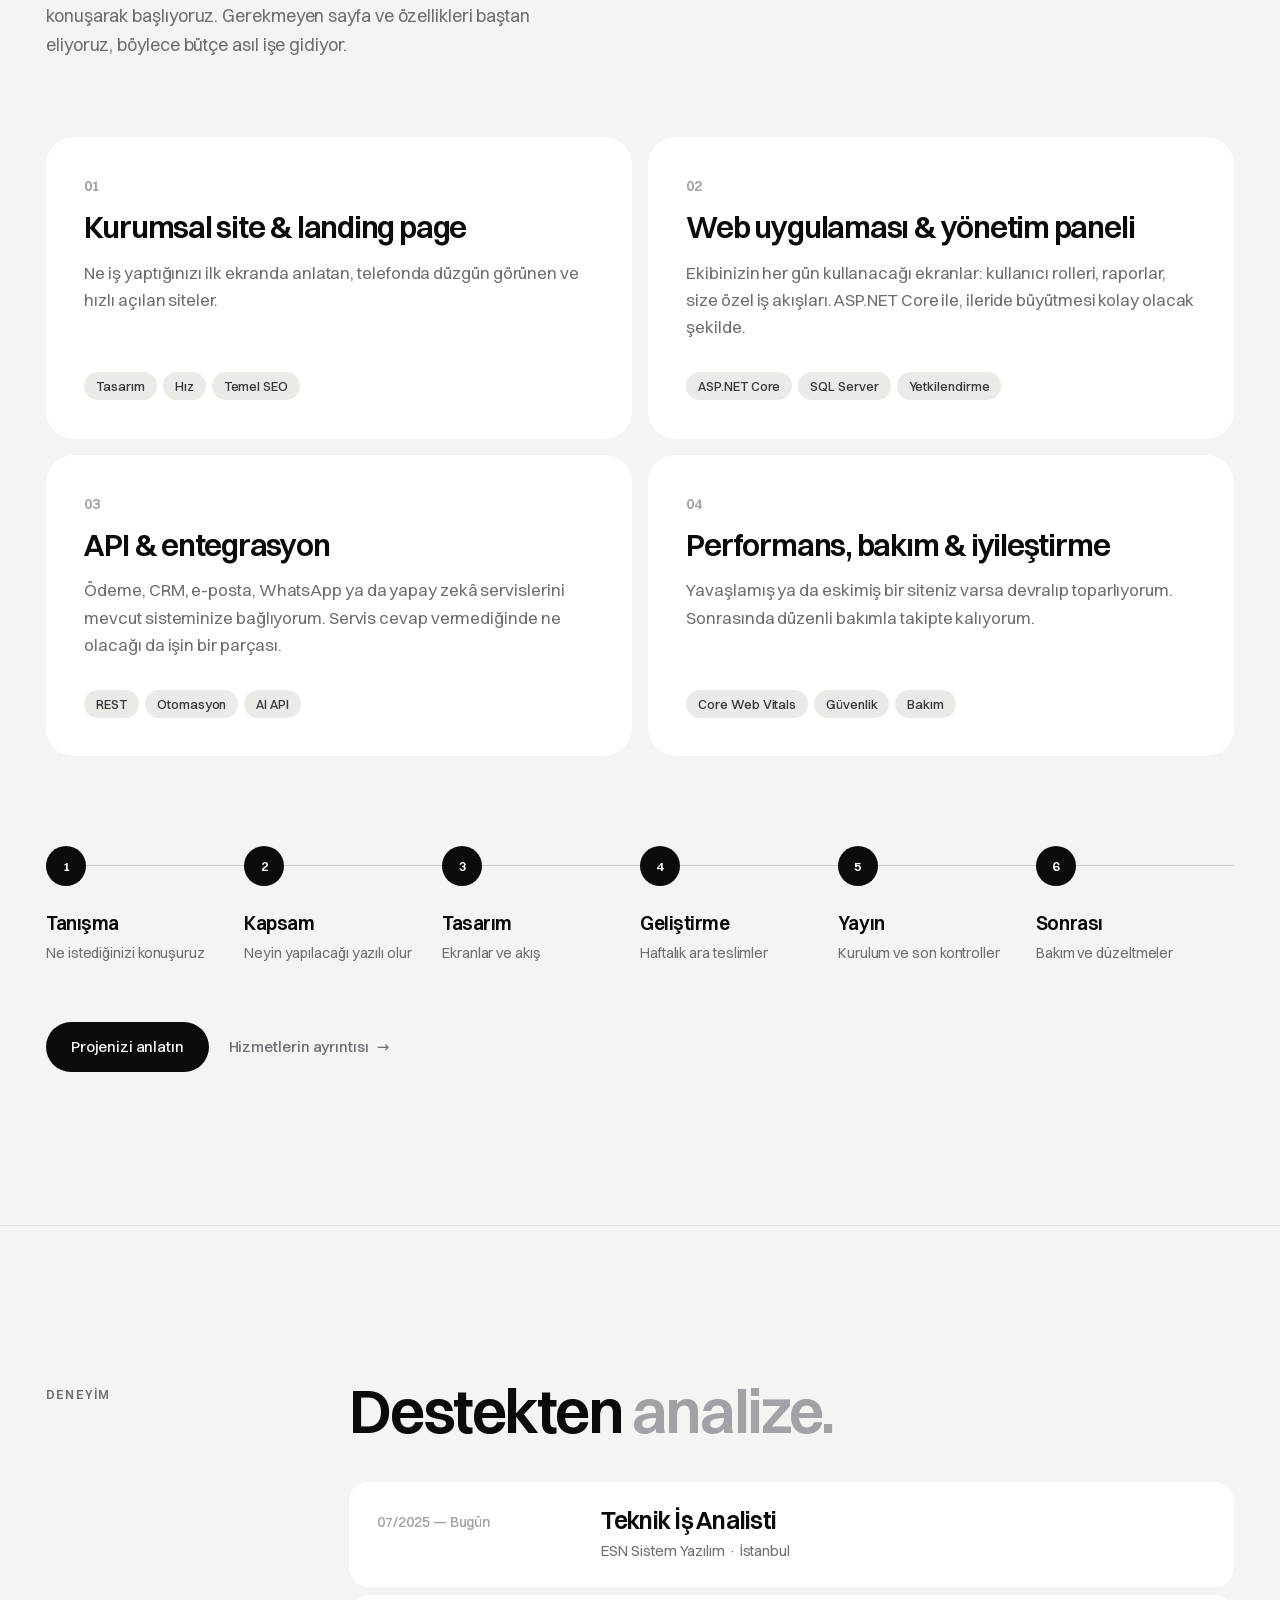
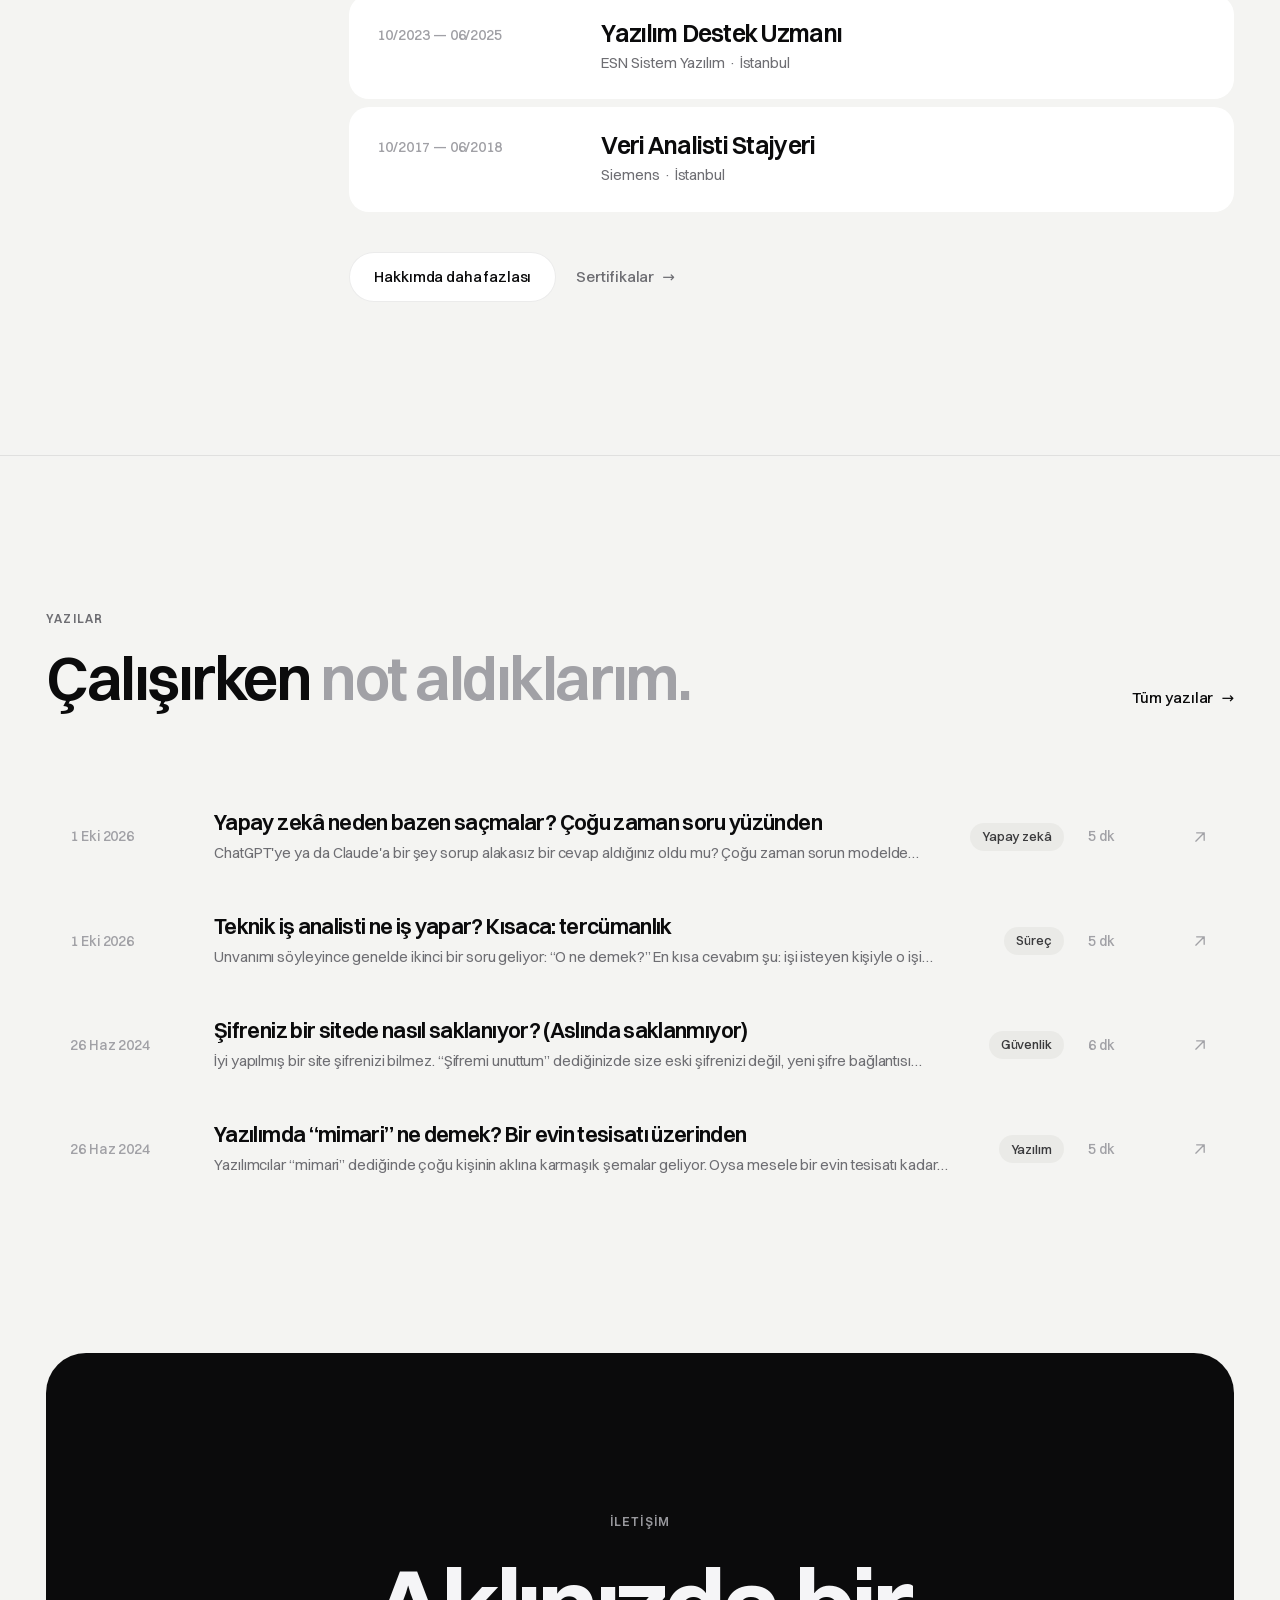
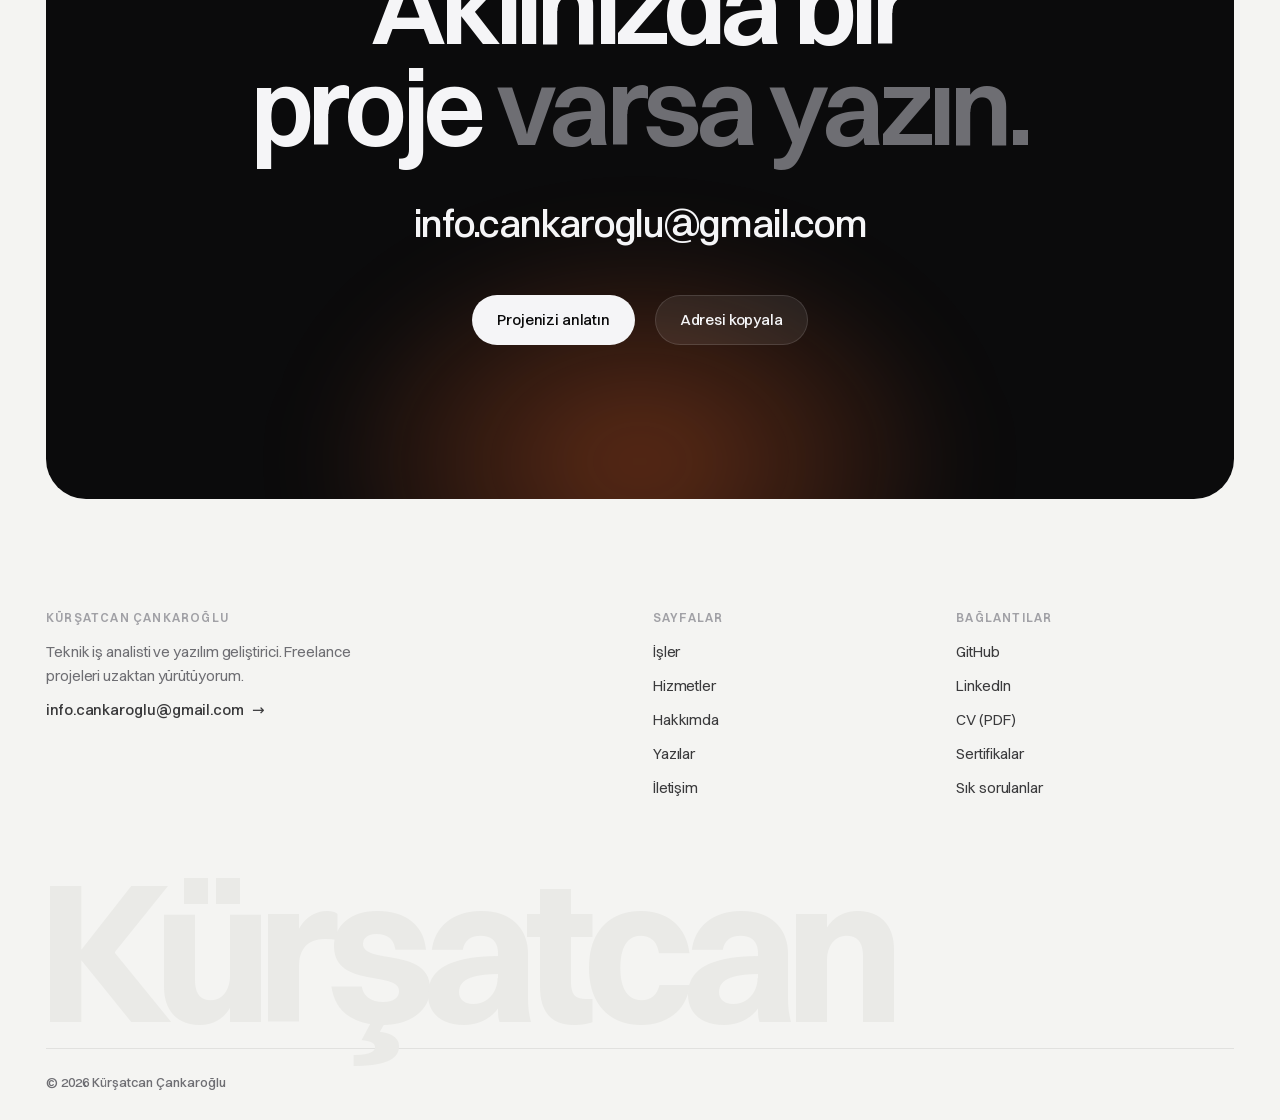
==== commit 2a6882f6: "Feature CV Tailor on the home page and refine its gallery" ====
--- a/index.html
+++ b/index.html
@@ -101,18 +101,18 @@
   <section class="kursat-showreel kursat-reveal" data-kursat-showreel aria-label="Ürün vitrini">
     <div class="kursat-showreel-frame">
       <div class="kursat-showreel-caption">
-        <span><strong>PromptForge</strong> · Prompt optimizasyon platformu</span>
+        <span><strong>CV Tailor</strong> · İlana göre, uydurmadan CV hazırlama</span>
         <span>2026</span>
       </div>
       <div class="kursat-showreel-stage" aria-hidden="true">
-        <div class="kursat-screen kursat-screen--c"><img src="assets/media/work/gorev-takip/main.webp" alt="" decoding="async"></div>
-        <div class="kursat-screen kursat-screen--b"><img src="assets/media/work/cards-rumble/home-lg.webp" alt="" decoding="async"></div>
-        <div class="kursat-screen kursat-screen--a"><img src="assets/media/work/promptforge/forge-lg.webp" alt="" decoding="async"></div>
-      </div>
-      <span class="kursat-badge kursat-badge--1" aria-hidden="true"><i></i>Prompt sağlığı <b>91 → 98</b></span>
-      <span class="kursat-badge kursat-badge--2" aria-hidden="true"><i></i>Claude · GPT · Gemini · DeepSeek</span>
-      <span class="kursat-badge kursat-badge--3" aria-hidden="true"><i></i>İki adımlı doğrulama</span>
-      <span class="kursat-badge kursat-badge--4" aria-hidden="true"><i></i><b>ASP.NET Core 8</b> · SQL Server</span>
+        <div class="kursat-screen kursat-screen--c"><img src="assets/media/work/cards-rumble/home-lg.webp" alt="" decoding="async"></div>
+        <div class="kursat-screen kursat-screen--b"><img src="assets/media/work/promptforge/forge-lg.webp" alt="" decoding="async"></div>
+        <div class="kursat-screen kursat-screen--a"><img src="assets/media/work/cv-tailor/review-lg.webp" alt="" decoding="async"></div>
+      </div>
+      <span class="kursat-badge kursat-badge--1" aria-hidden="true"><i></i>Uydurma koruması <b>11/12</b></span>
+      <span class="kursat-badge kursat-badge--2" aria-hidden="true"><i></i>ATS testi geçti</span>
+      <span class="kursat-badge kursat-badge--3" aria-hidden="true"><i></i>200+ test · LocalDB</span>
+      <span class="kursat-badge kursat-badge--4" aria-hidden="true"><i></i><b>ASP.NET Core 10</b> · SQL Server</span>
     </div>
   </section>
 
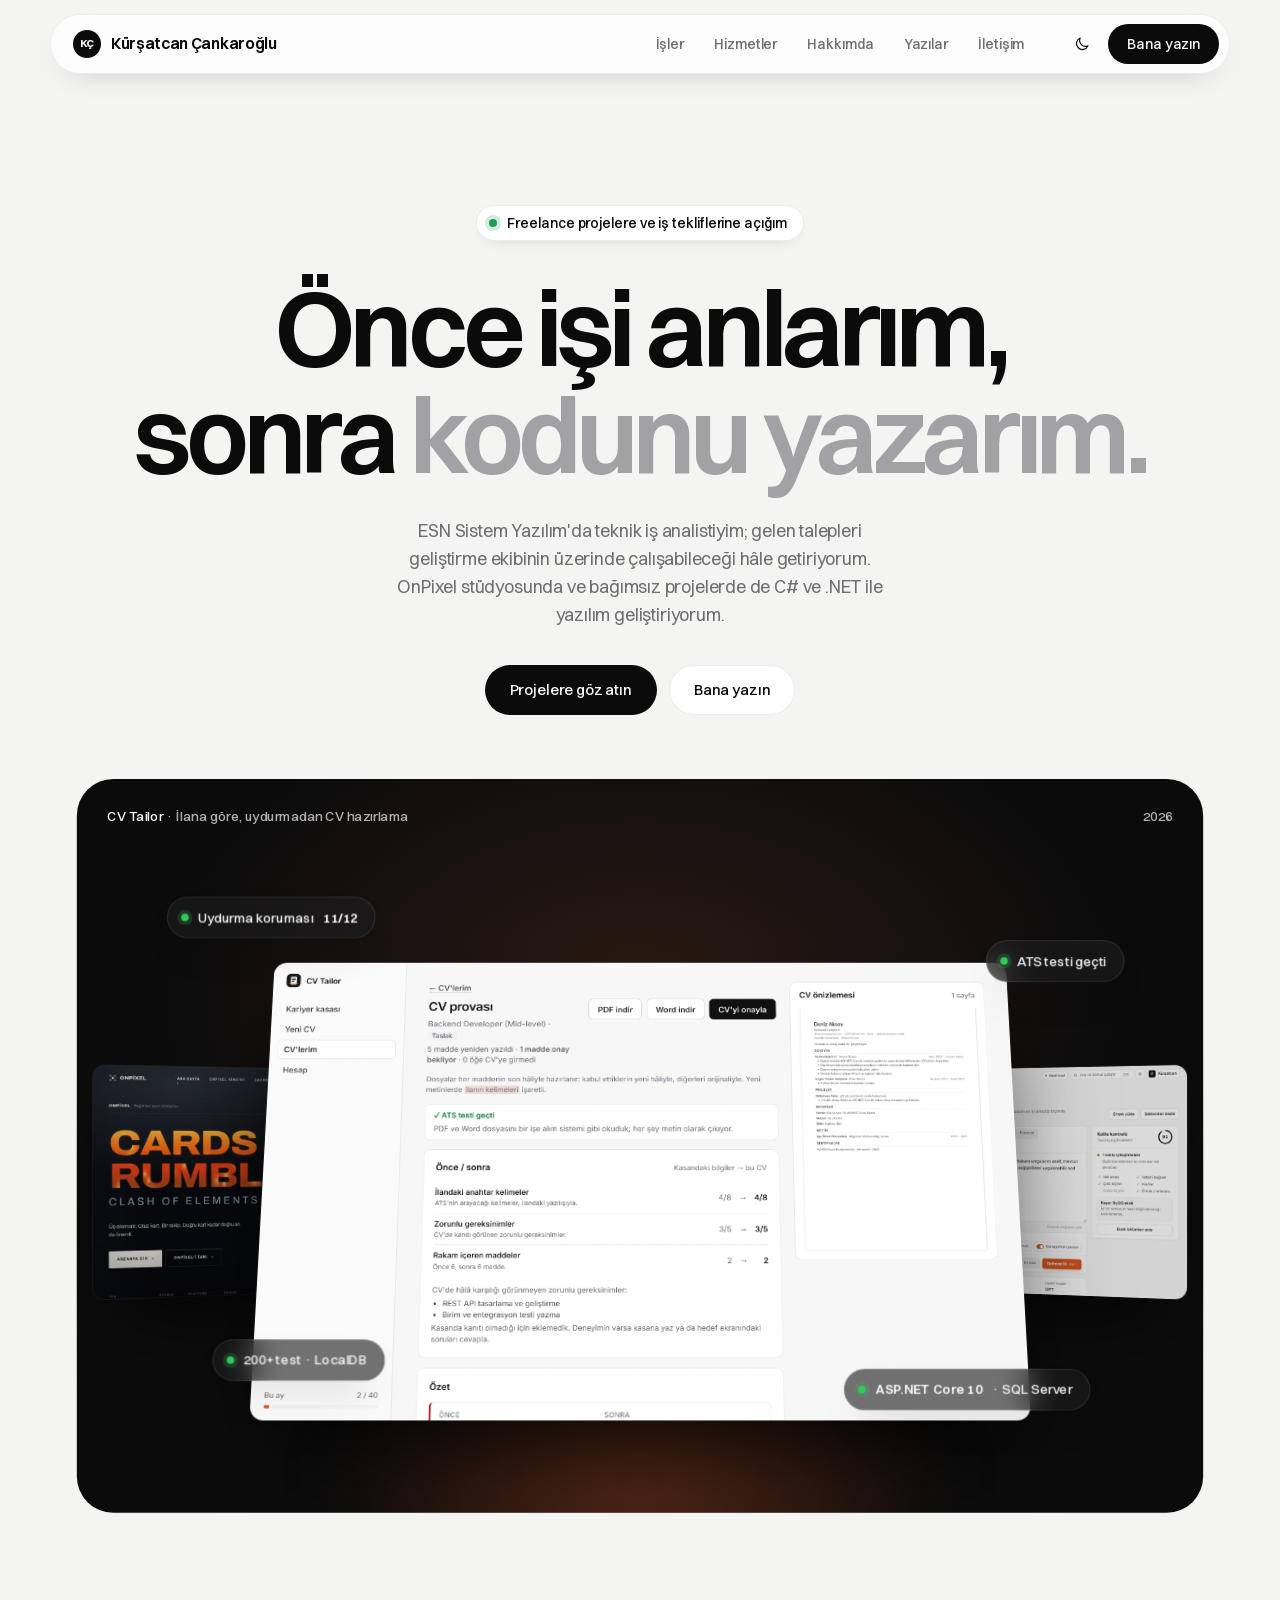
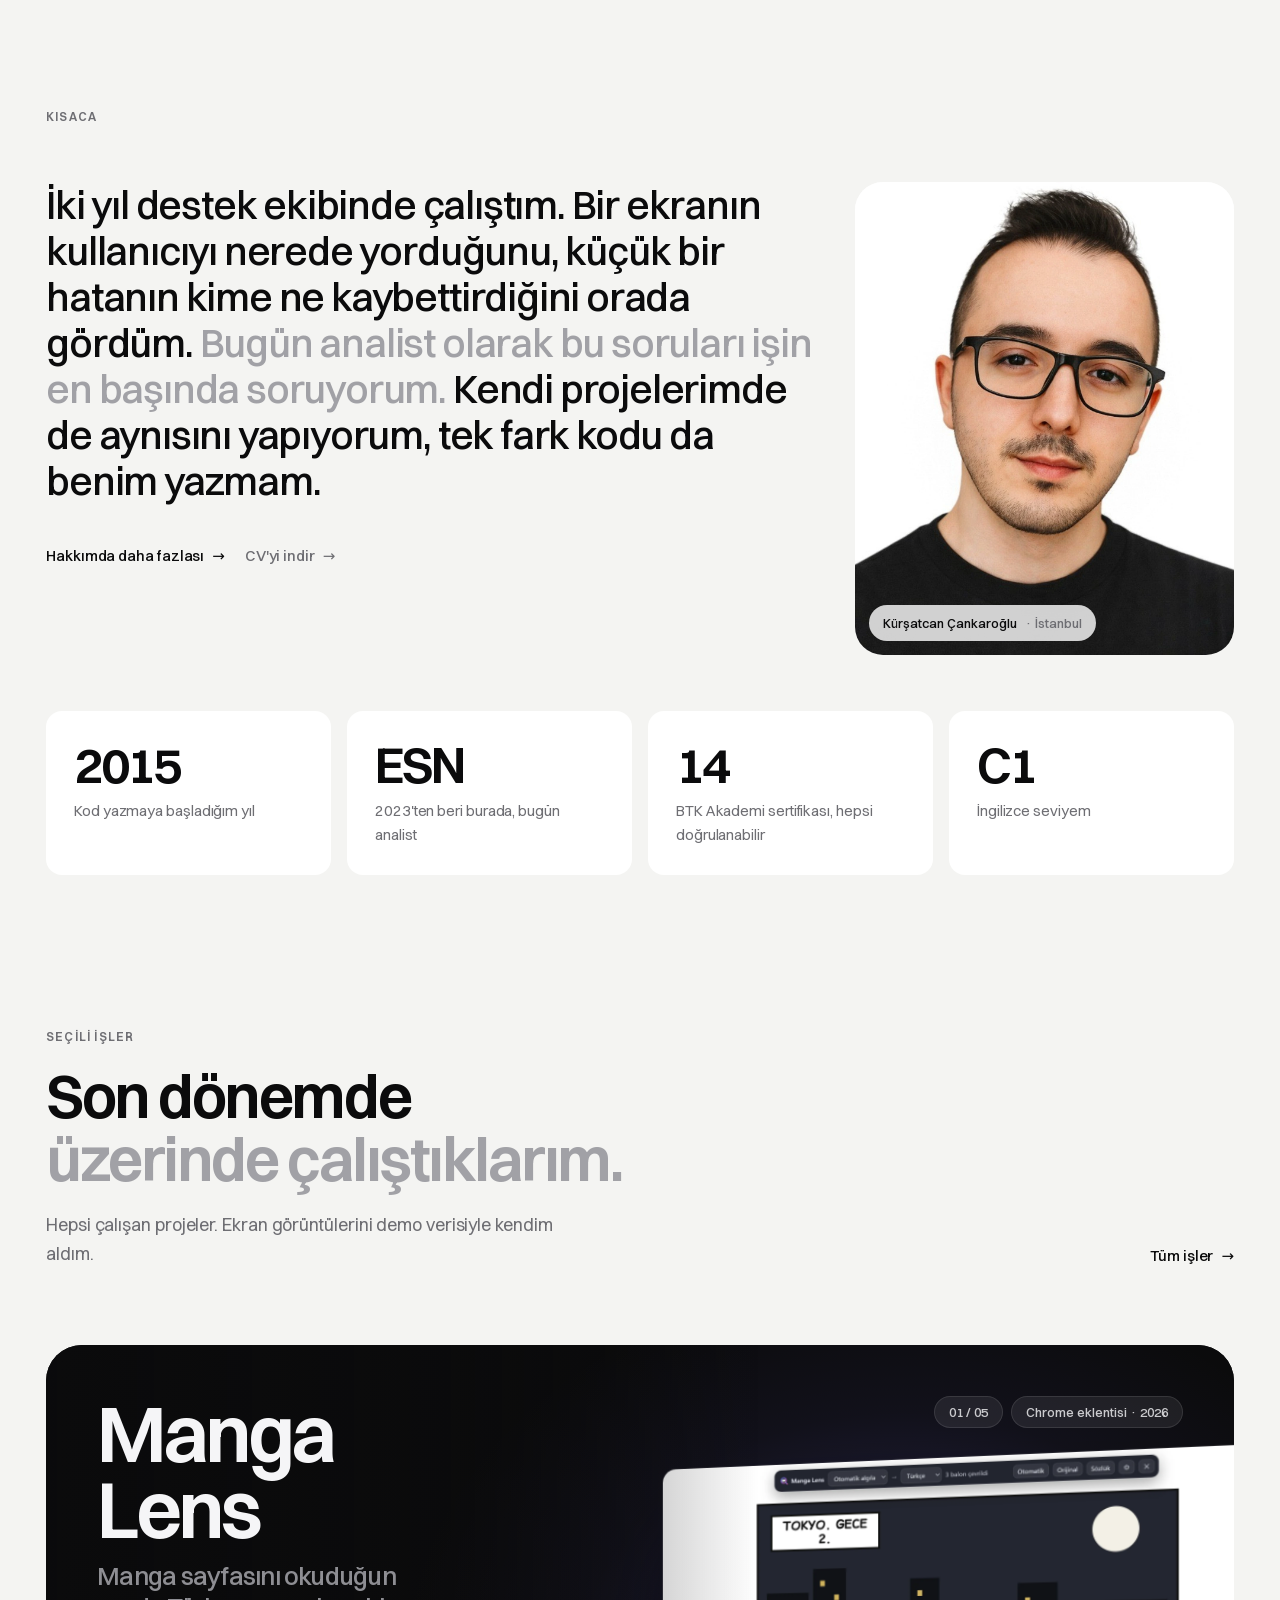
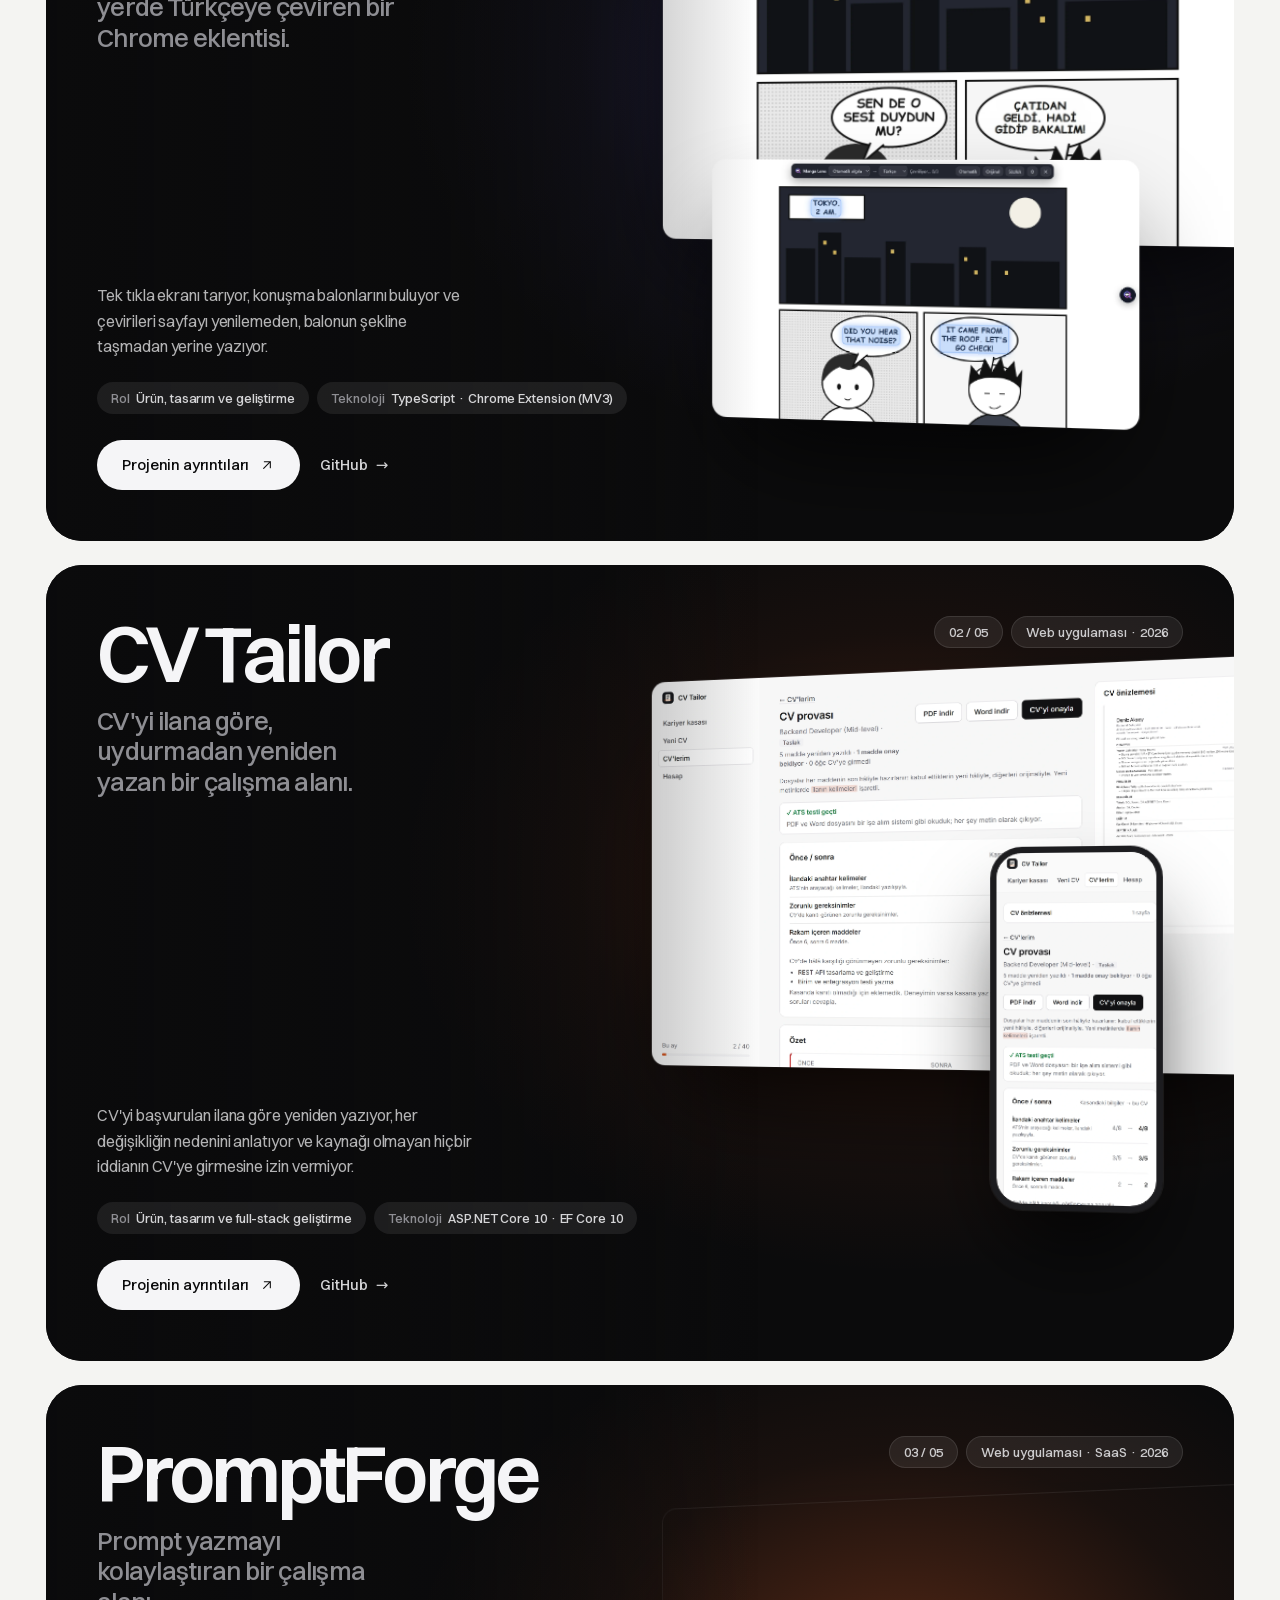
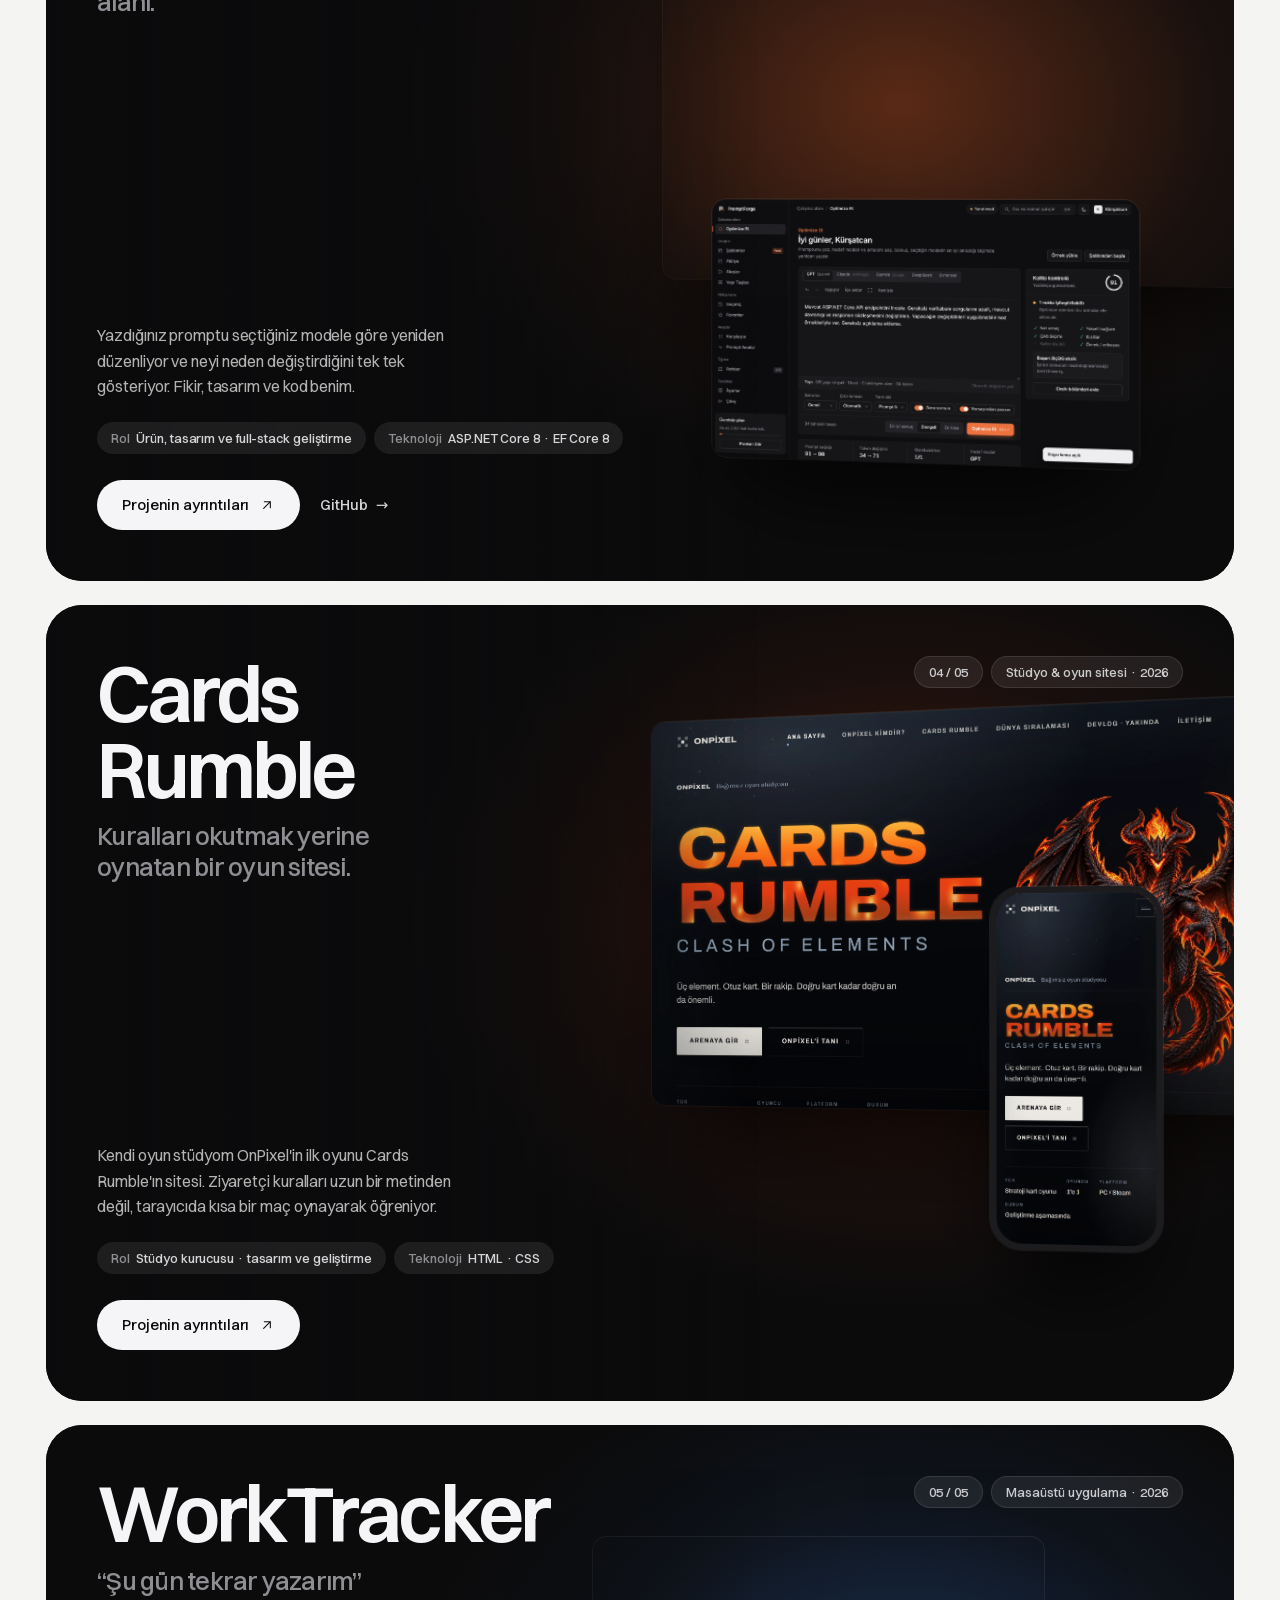
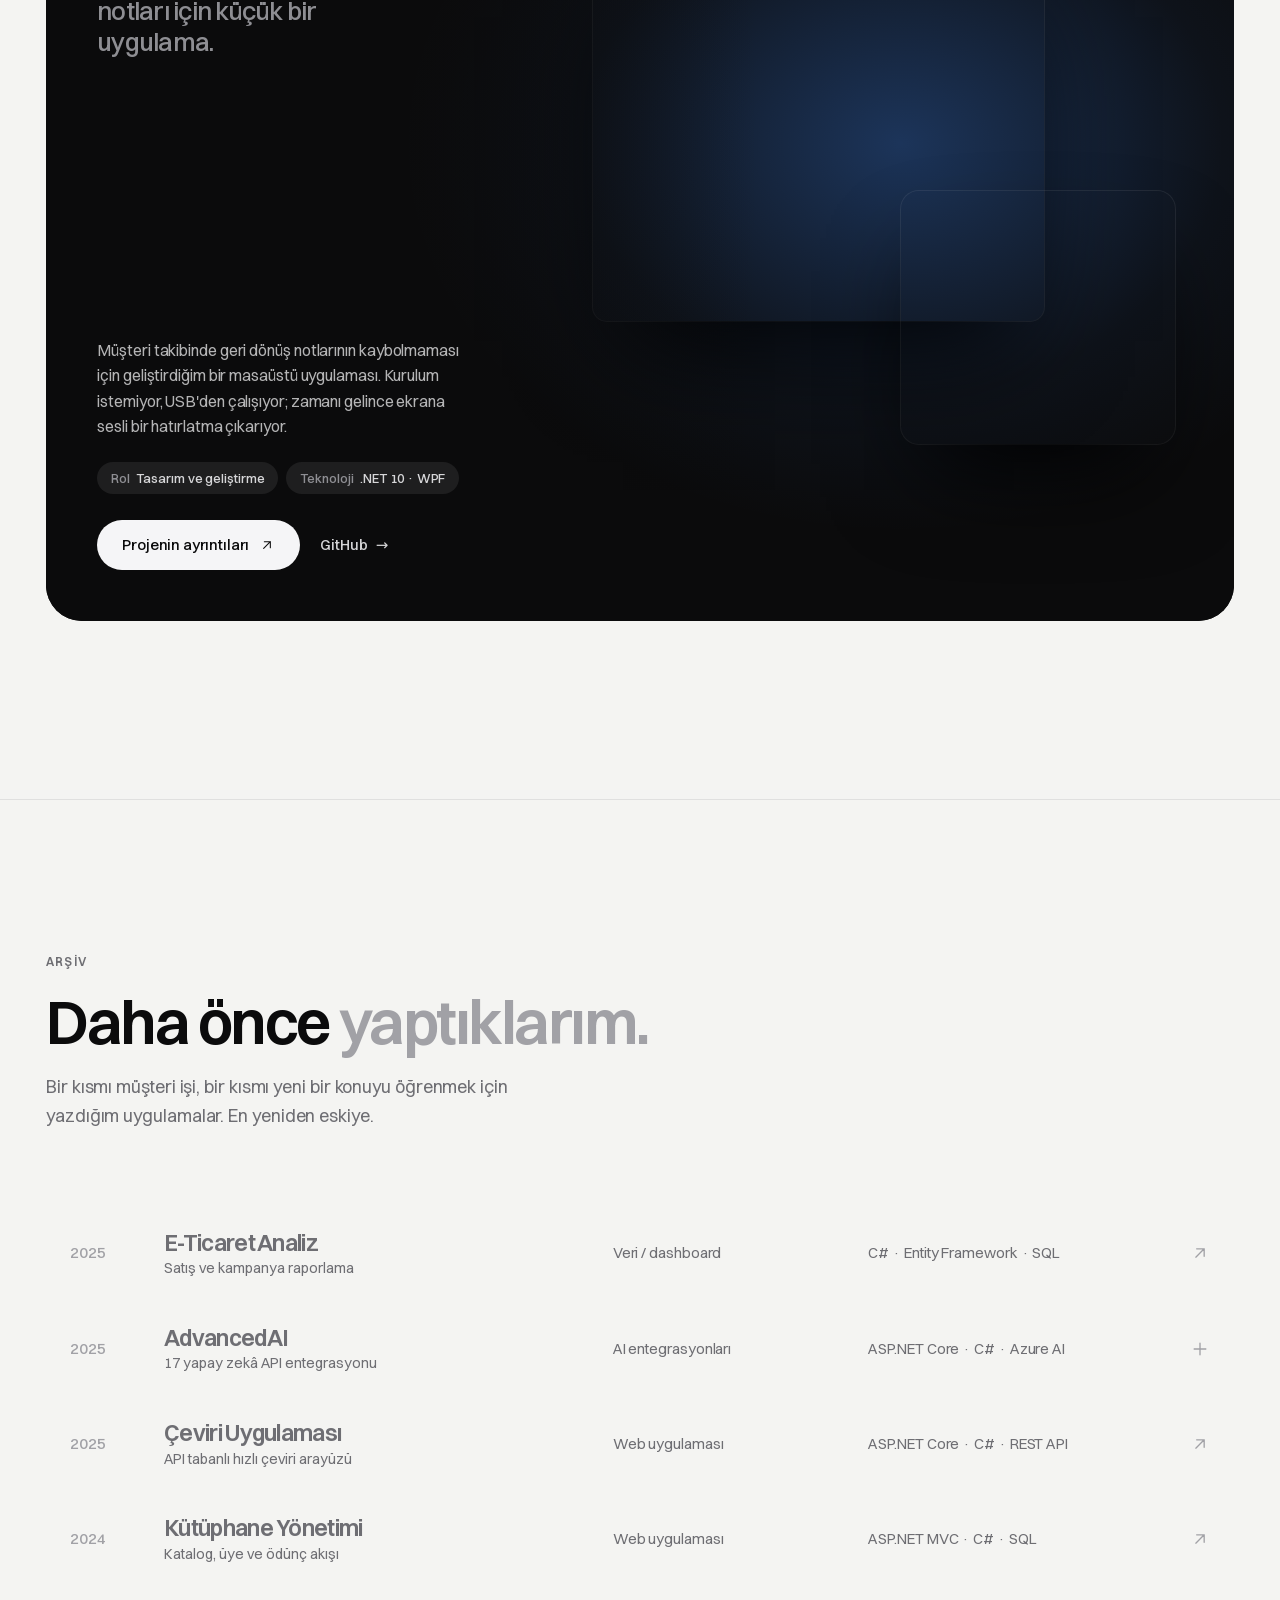
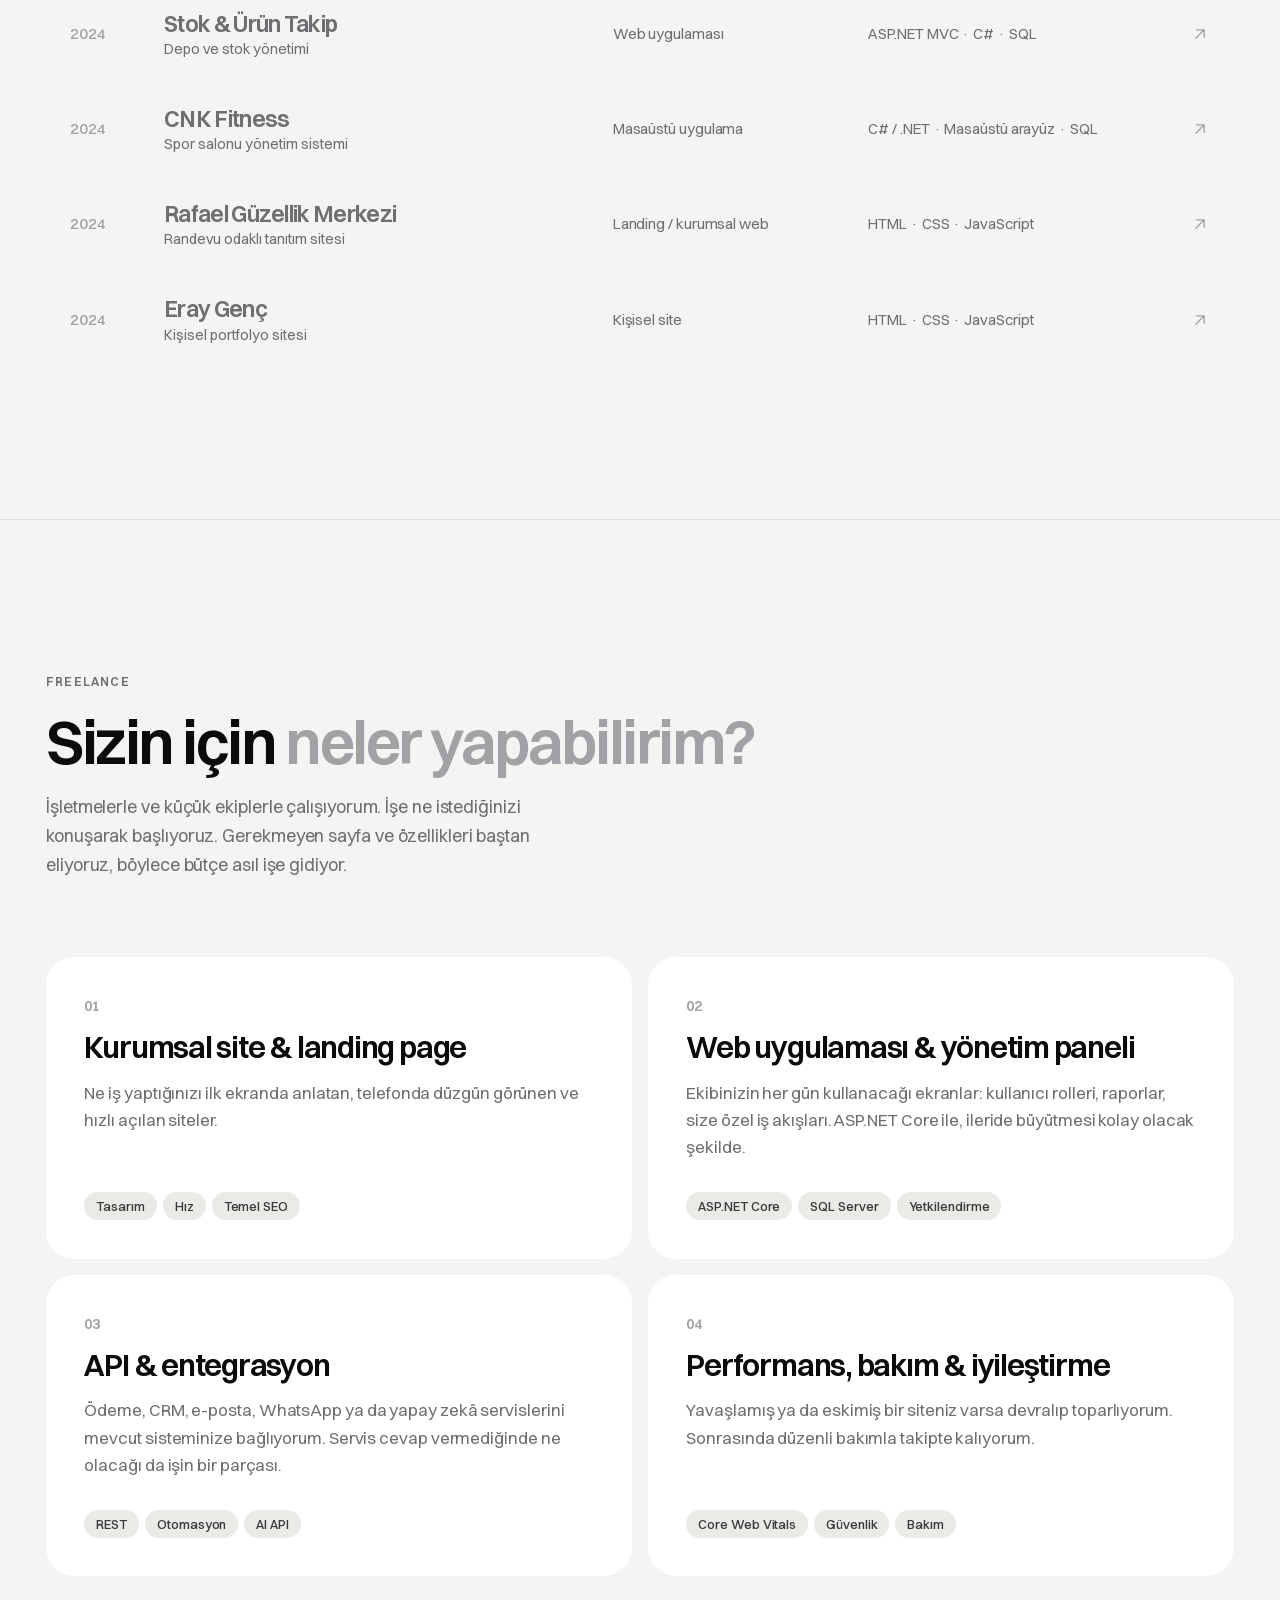
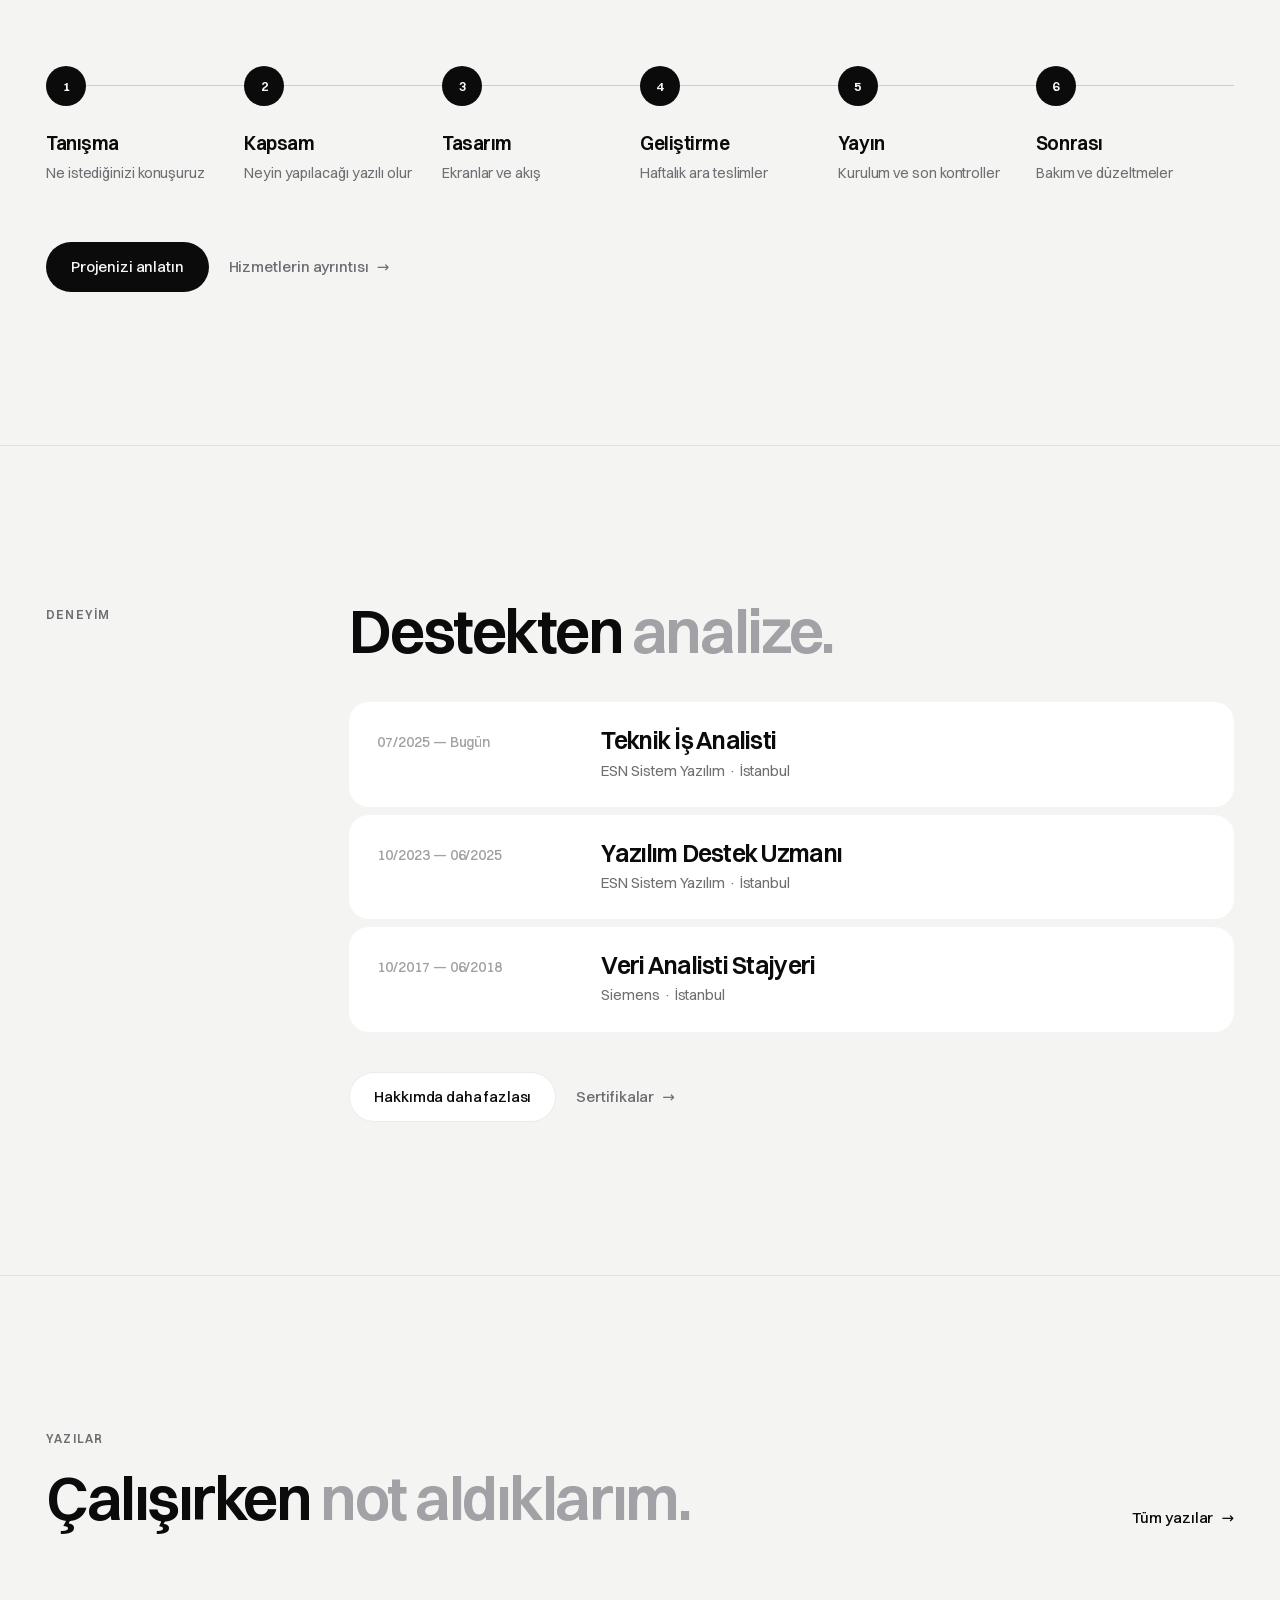
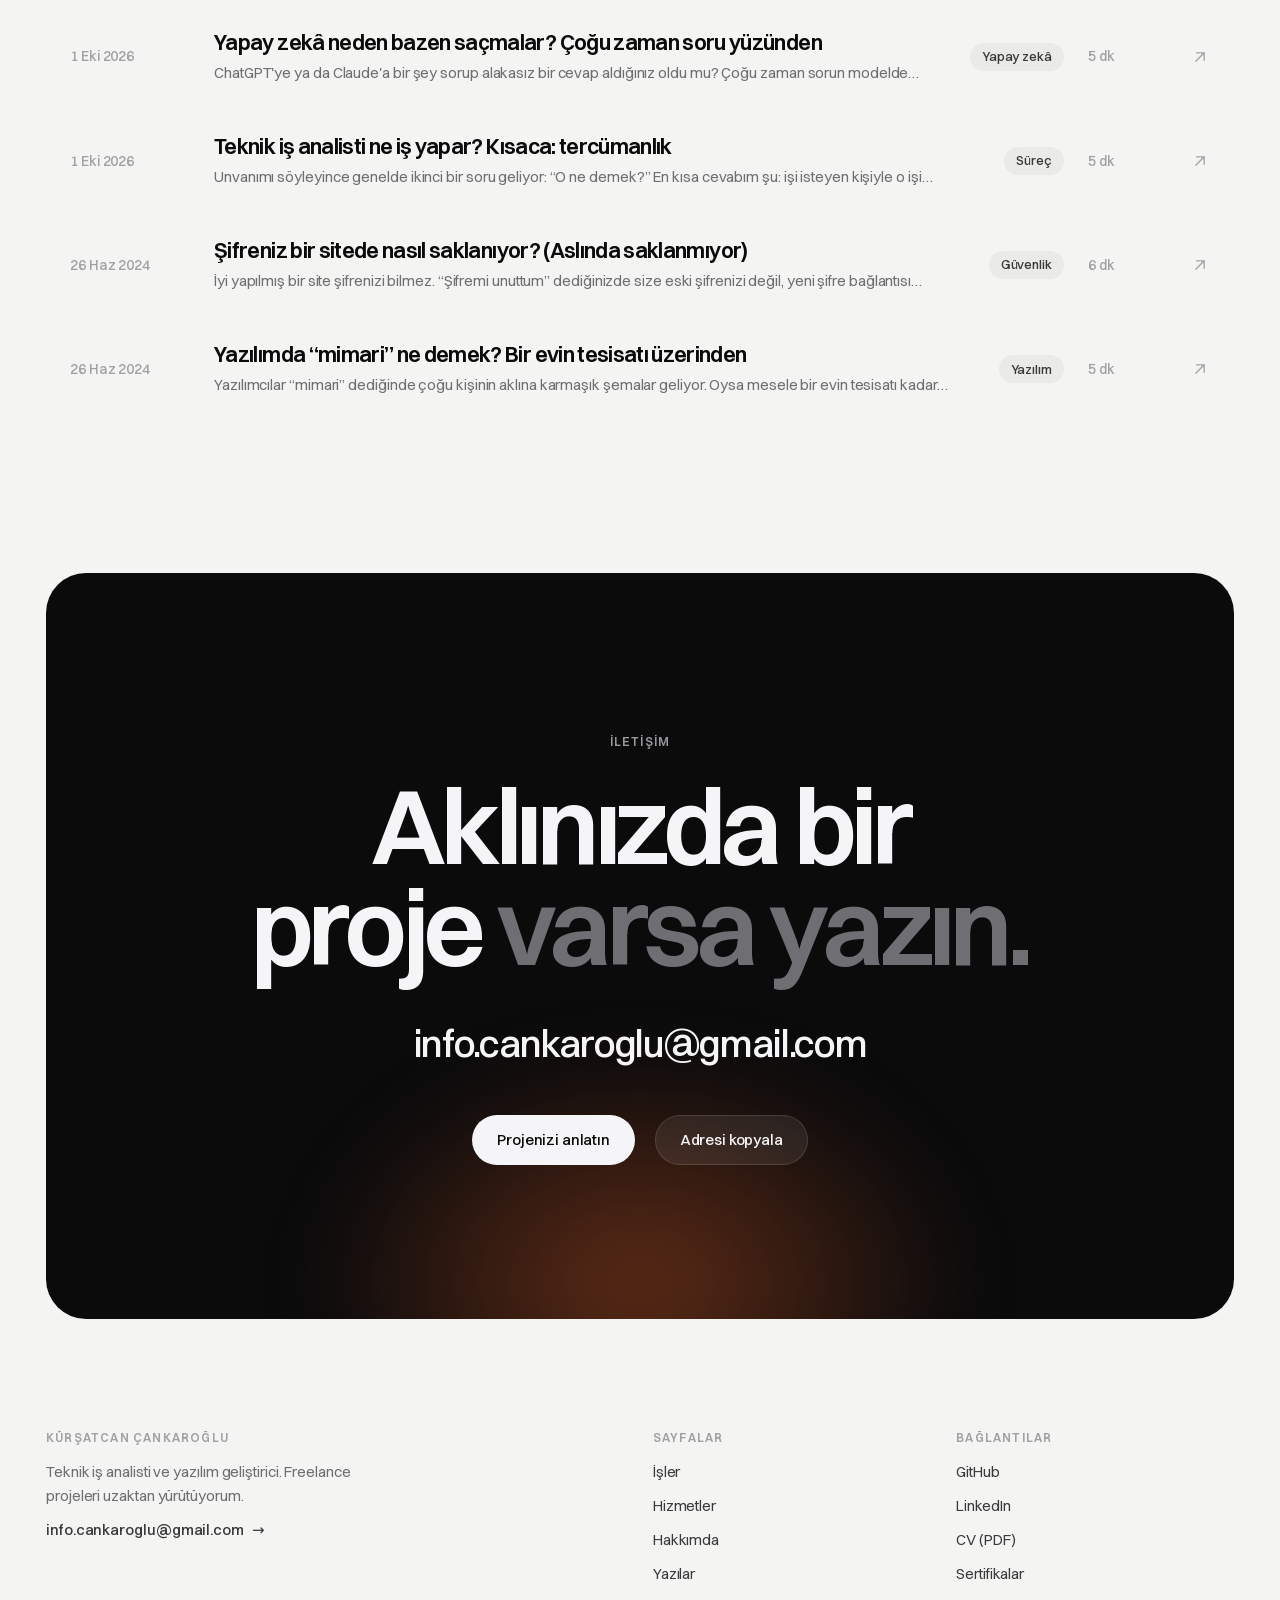
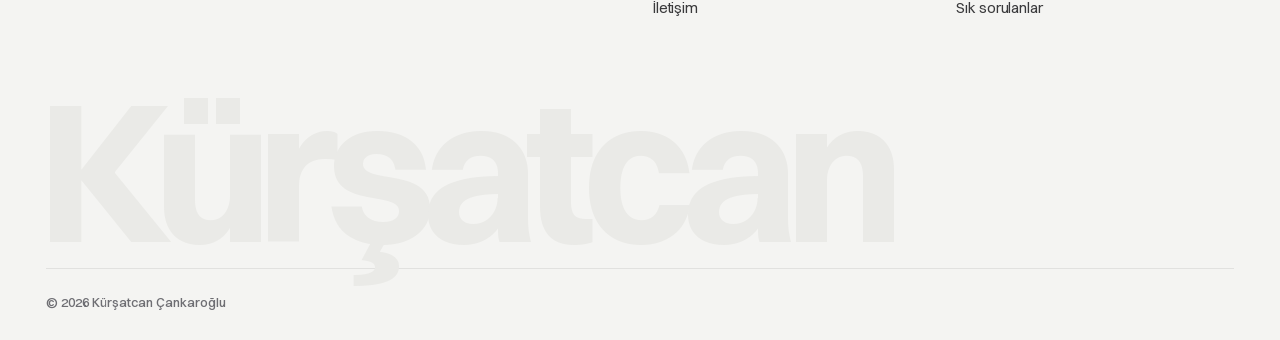
==== commit 26d6382a: "Add Manga Lens case study" ====
--- a/index.html
+++ b/index.html
@@ -147,7 +147,7 @@
         <span class="kursat-label">Seçili işler</span>
         <div class="kursat-section-head-title">
           <h2 class="kursat-h2 kursat-reveal">Son dönemde <span class="kursat-soft">üzerinde çalıştıklarım.</span></h2>
-          <p class="kursat-reveal">Üçü de çalışan projeler. Ekran görüntülerini demo verisiyle kendim aldım.</p>
+          <p class="kursat-reveal">Hepsi çalışan projeler. Ekran görüntülerini demo verisiyle kendim aldım.</p>
         </div>
         <a class="kursat-section-head-aside kursat-link" href="portfolio.html">Tüm işler</a>
       </div>
--- a/assets/css/kursat.css
+++ b/assets/css/kursat.css
@@ -242,8 +242,7 @@
 .kursat-screen img { width: 100%; height: 100%; object-fit: cover; object-position: top left; }
 .kursat-screen--a { z-index: 3; width: min(62vw, 980px); aspect-ratio: 16 / 10; transform: translate(-50%, -50%) rotateX(calc(18deg - var(--p) * 18deg)) translateY(calc(30px - var(--p) * 30px)); }
 .kursat-screen--b { z-index: 2; width: min(34vw, 540px); aspect-ratio: 16 / 10; transform: translate(-50%, -50%) translate3d(calc(min(34vw, 540px) + var(--p) * 4vw), 10%, -300px) rotateY(-28deg); opacity: .85; }
-.kursat-screen--c { z-index: 2; width: min(24vw, 380px); aspect-ratio: 926 / 813; background: transparent; transform: translate(-50%, -50%) translate3d(calc(-1 * min(42vw, 640px) - var(--p) * 4vw), 8%, -300px) rotateY(28deg); opacity: .85; }
-.kursat-screen--c img { object-fit: contain; }
+.kursat-screen--c { z-index: 2; width: min(34vw, 540px); aspect-ratio: 16 / 10; transform: translate(-50%, -50%) translate3d(calc(-1 * min(34vw, 540px) - var(--p) * 4vw), 10%, -300px) rotateY(28deg); opacity: .85; }
 .kursat-badge {
   position: absolute; z-index: 4; display: inline-flex; align-items: center; gap: 10px; height: 44px; padding: 0 18px 0 14px; border-radius: 999px;
   background: rgba(30, 30, 32, .62); border: 1px solid rgba(255, 255, 255, .12);
@@ -323,11 +322,19 @@
 .kursat-scene--cards-rumble .kursat-scene-shot--2 { width: 13.5%; aspect-ratio: 780 / 1688; right: 7%; top: 36%; transform: rotateY(-10deg) translateZ(90px); }
 .kursat-scene-shot--phone { border-radius: 30px; border: 6px solid #1c1c1f; box-shadow: 0 50px 90px -24px rgba(0,0,0,.95), 0 0 0 1px rgba(255,255,255,.1); }
 .kursat-scene-shot--phone img { border-radius: 24px; }
-.kursat-scene--gorev-takip { --glow: 64, 140, 255; }
-.kursat-scene--gorev-takip .kursat-scene-shot { background: transparent; }
-.kursat-scene--gorev-takip .kursat-scene-shot img { object-fit: contain; }
-.kursat-scene--gorev-takip .kursat-scene-shot--1 { width: 38%; aspect-ratio: 926 / 813; right: 16%; top: 14%; }
-.kursat-scene--gorev-takip .kursat-scene-shot--2 { width: 23%; aspect-ratio: 480 / 446; right: 5%; top: 46%; border-radius: 18px; }
+.kursat-scene--work-tracker { --glow: 64, 140, 255; }
+.kursat-scene--work-tracker .kursat-scene-shot { background: transparent; }
+.kursat-scene--work-tracker .kursat-scene-shot img { object-fit: contain; }
+.kursat-scene--work-tracker .kursat-scene-shot--1 { width: 38%; aspect-ratio: 1820 / 1548; right: 16%; top: 14%; }
+.kursat-scene--work-tracker .kursat-scene-shot--2 { width: 23%; aspect-ratio: 888 / 820; right: 5%; top: 46%; border-radius: 18px; }
+.kursat-scene--cv-tailor { --glow: 217, 84, 30; }
+.kursat-scene--cv-tailor .kursat-scene-media { perspective: 1800px; }
+.kursat-scene--cv-tailor .kursat-scene-shot--1 { width: 54%; aspect-ratio: 16 / 10; right: -4%; top: 13%; transform: rotateY(-16deg); }
+.kursat-scene--cv-tailor .kursat-scene-shot--2 { width: 13.5%; aspect-ratio: 780 / 1688; right: 7%; top: 36%; transform: rotateY(-10deg) translateZ(90px); }
+.kursat-scene--manga-lens { --glow: 120, 110, 255; }
+.kursat-scene--manga-lens .kursat-scene-media { perspective: 1800px; }
+.kursat-scene--manga-lens .kursat-scene-shot--1 { width: 52%; aspect-ratio: 16 / 10; right: -3%; top: 14%; transform: rotateY(-16deg); }
+.kursat-scene--manga-lens .kursat-scene-shot--2 { width: 34%; aspect-ratio: 16 / 10; right: 9%; top: 52%; transform: rotateY(-12deg) translateZ(80px); }
 
 /* Vaka çalışması sahne kartı */
 .kursat-case { display: block; }
@@ -341,11 +348,17 @@
 .kursat-case--cards-rumble { --_stage: #0b0b0c; --_glow: 255, 77, 26; }
 .kursat-case--cards-rumble .kursat-case-shot--main { left: 7%; top: 10%; width: 68%; aspect-ratio: 16 / 10; }
 .kursat-case--cards-rumble .kursat-case-shot--side { right: 8%; top: 16%; width: 18%; aspect-ratio: 390 / 844; border-radius: 24px; box-shadow: 0 40px 80px -24px rgba(0,0,0,.8), 0 0 0 5px #111, 0 0 0 6px rgba(255,255,255,.14); }
-.kursat-case--gorev-takip { --_stage: #0b0b0c; --_glow: 64, 140, 255; }
-.kursat-case--gorev-takip .kursat-case-shot { background: transparent; }
-.kursat-case--gorev-takip .kursat-case-shot img { object-fit: contain; }
-.kursat-case--gorev-takip .kursat-case-shot--main { left: 12%; top: 8%; width: 48%; aspect-ratio: 926 / 813; }
-.kursat-case--gorev-takip .kursat-case-shot--side { right: 10%; top: 30%; width: 30%; aspect-ratio: 480 / 446; border-radius: 18px; }
+.kursat-case--work-tracker { --_stage: #0b0b0c; --_glow: 64, 140, 255; }
+.kursat-case--work-tracker .kursat-case-shot { background: transparent; }
+.kursat-case--work-tracker .kursat-case-shot img { object-fit: contain; }
+.kursat-case--work-tracker .kursat-case-shot--main { left: 12%; top: 8%; width: 48%; aspect-ratio: 1820 / 1548; }
+.kursat-case--work-tracker .kursat-case-shot--side { right: 10%; top: 30%; width: 30%; aspect-ratio: 888 / 820; border-radius: 18px; }
+.kursat-case--cv-tailor { --_stage: #0b0b0c; --_glow: 217, 84, 30; }
+.kursat-case--cv-tailor .kursat-case-shot--main { left: 7%; top: 9%; width: 66%; aspect-ratio: 16 / 10; }
+.kursat-case--cv-tailor .kursat-case-shot--side { right: 6%; top: 36%; width: 46%; aspect-ratio: 16 / 10; }
+.kursat-case--manga-lens { --_stage: #0b0b0c; --_glow: 120, 110, 255; }
+.kursat-case--manga-lens .kursat-case-shot--main { left: 7%; top: 9%; width: 66%; aspect-ratio: 16 / 10; }
+.kursat-case--manga-lens .kursat-case-shot--side { right: 6%; top: 36%; width: 46%; aspect-ratio: 16 / 10; }
 
 /* 12 Liste satırları — arşiv ve yazılar */
 .kursat-index, .kursat-posts { display: flex; flex-direction: column; gap: 4px; }
@@ -738,14 +751,18 @@
   .kursat-scene-inner { position: relative; transform: none; filter: none; display: flex; flex-direction: column; }
   .kursat-scene-media { position: relative; height: 46svh; min-height: 320px; flex: none; }
   .kursat-scene-shade { background: linear-gradient(0deg, var(--kursat-night) 0%, rgba(11,11,12,0) 40%); }
-  .kursat-scene-content { height: auto; padding-top: 0 !important; }
+  .kursat-scene-content { height: auto; gap: 20px; padding-top: 0 !important; }
   .kursat-scene-top { top: 18px; right: 18px; }
   .kursat-scene--promptforge .kursat-scene-shot--1 { width: 88%; right: -10%; top: 16%; }
   .kursat-scene--promptforge .kursat-scene-shot--2 { width: 62%; right: 34%; top: 46%; }
   .kursat-scene--cards-rumble .kursat-scene-shot--1 { width: 88%; right: -12%; top: 16%; }
   .kursat-scene--cards-rumble .kursat-scene-shot--2 { width: 30%; right: 8%; top: 30%; }
-  .kursat-scene--gorev-takip .kursat-scene-shot--1 { width: 70%; right: 22%; top: 14%; }
-  .kursat-scene--gorev-takip .kursat-scene-shot--2 { width: 46%; right: 4%; top: 40%; }
+  .kursat-scene--work-tracker .kursat-scene-shot--1 { width: 70%; right: 22%; top: 14%; }
+  .kursat-scene--work-tracker .kursat-scene-shot--2 { width: 46%; right: 4%; top: 40%; }
+  .kursat-scene--cv-tailor .kursat-scene-shot--1 { width: 88%; right: -12%; top: 16%; }
+  .kursat-scene--cv-tailor .kursat-scene-shot--2 { width: 30%; right: 8%; top: 30%; }
+  .kursat-scene--manga-lens .kursat-scene-shot--1 { width: 88%; right: -10%; top: 16%; }
+  .kursat-scene--manga-lens .kursat-scene-shot--2 { width: 62%; right: 34%; top: 46%; }
   .kursat-index-row { grid-template-columns: 52px minmax(0, 1fr) 24px; row-gap: 2px; padding: 18px 16px; }
   .kursat-index-row > span:not(.kursat-index-year) { grid-column: 2; }
   .kursat-index-row svg { grid-column: 3; grid-row: 1; }
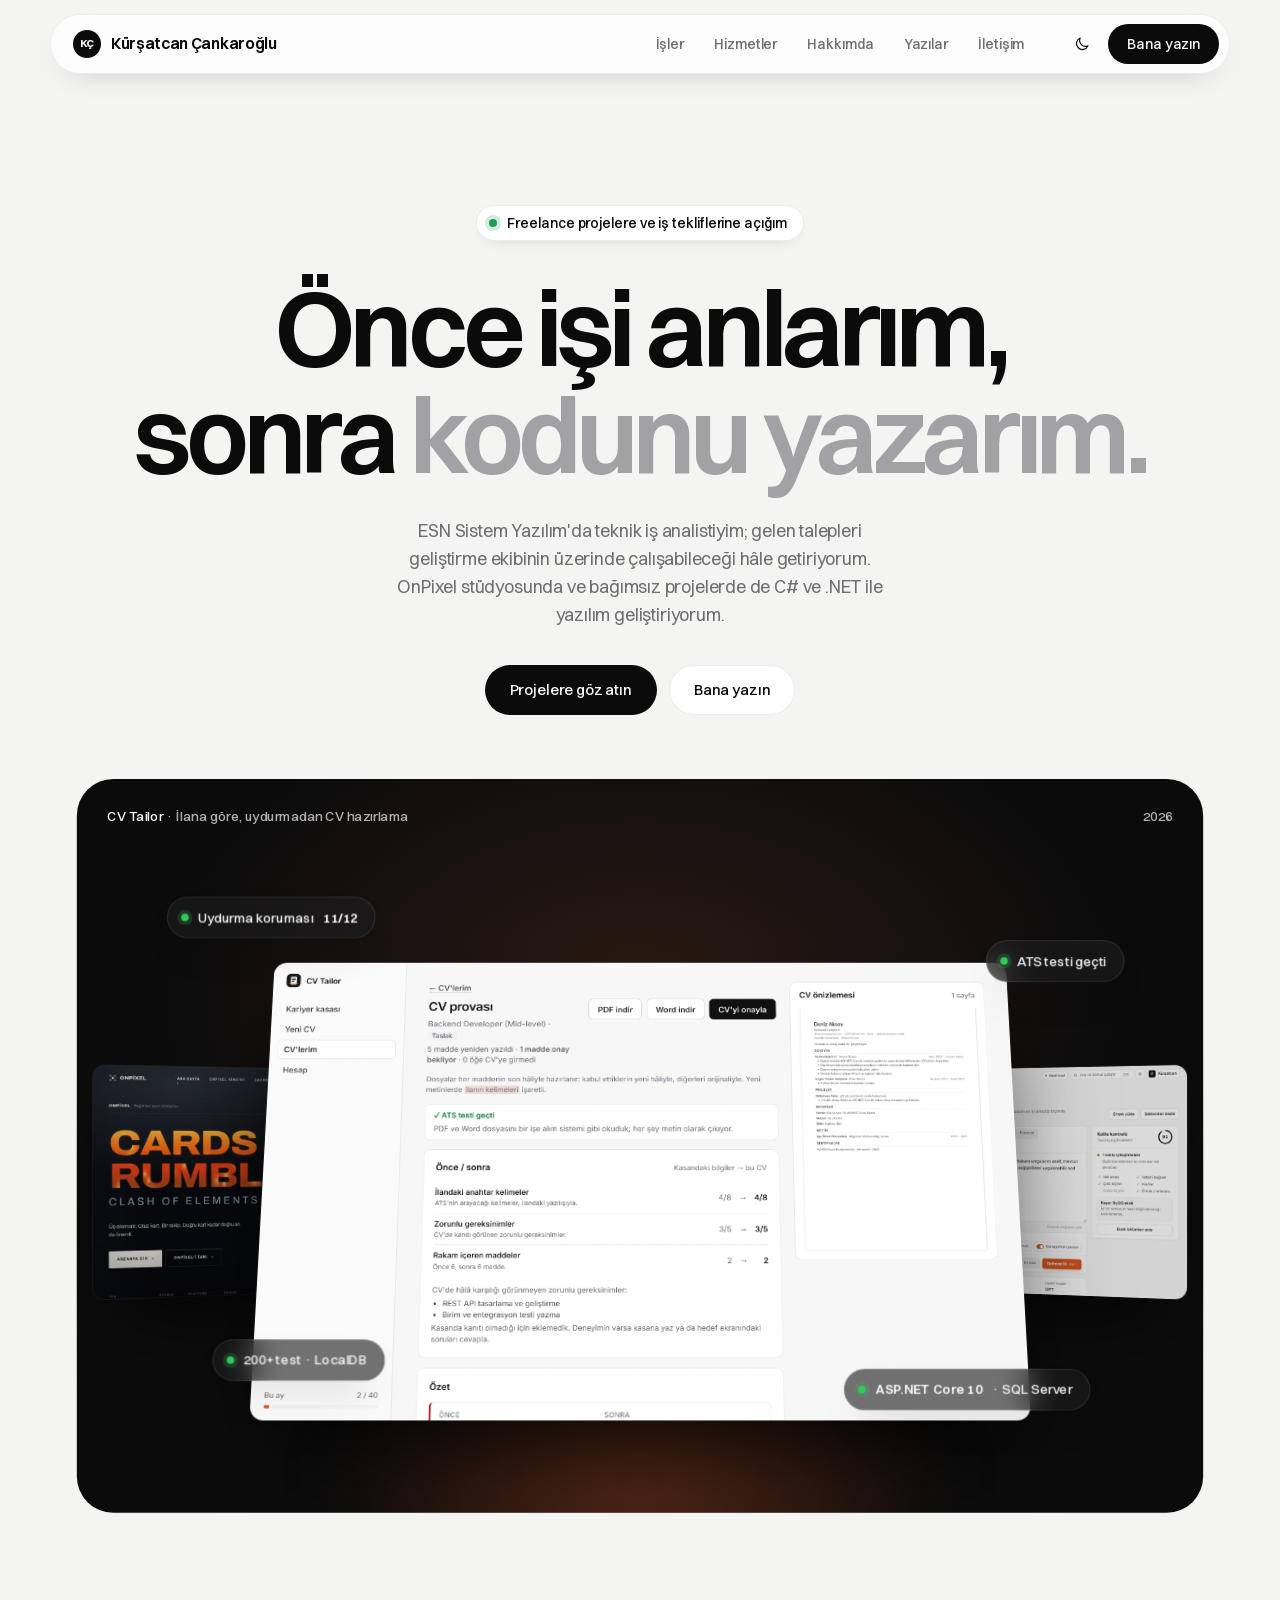
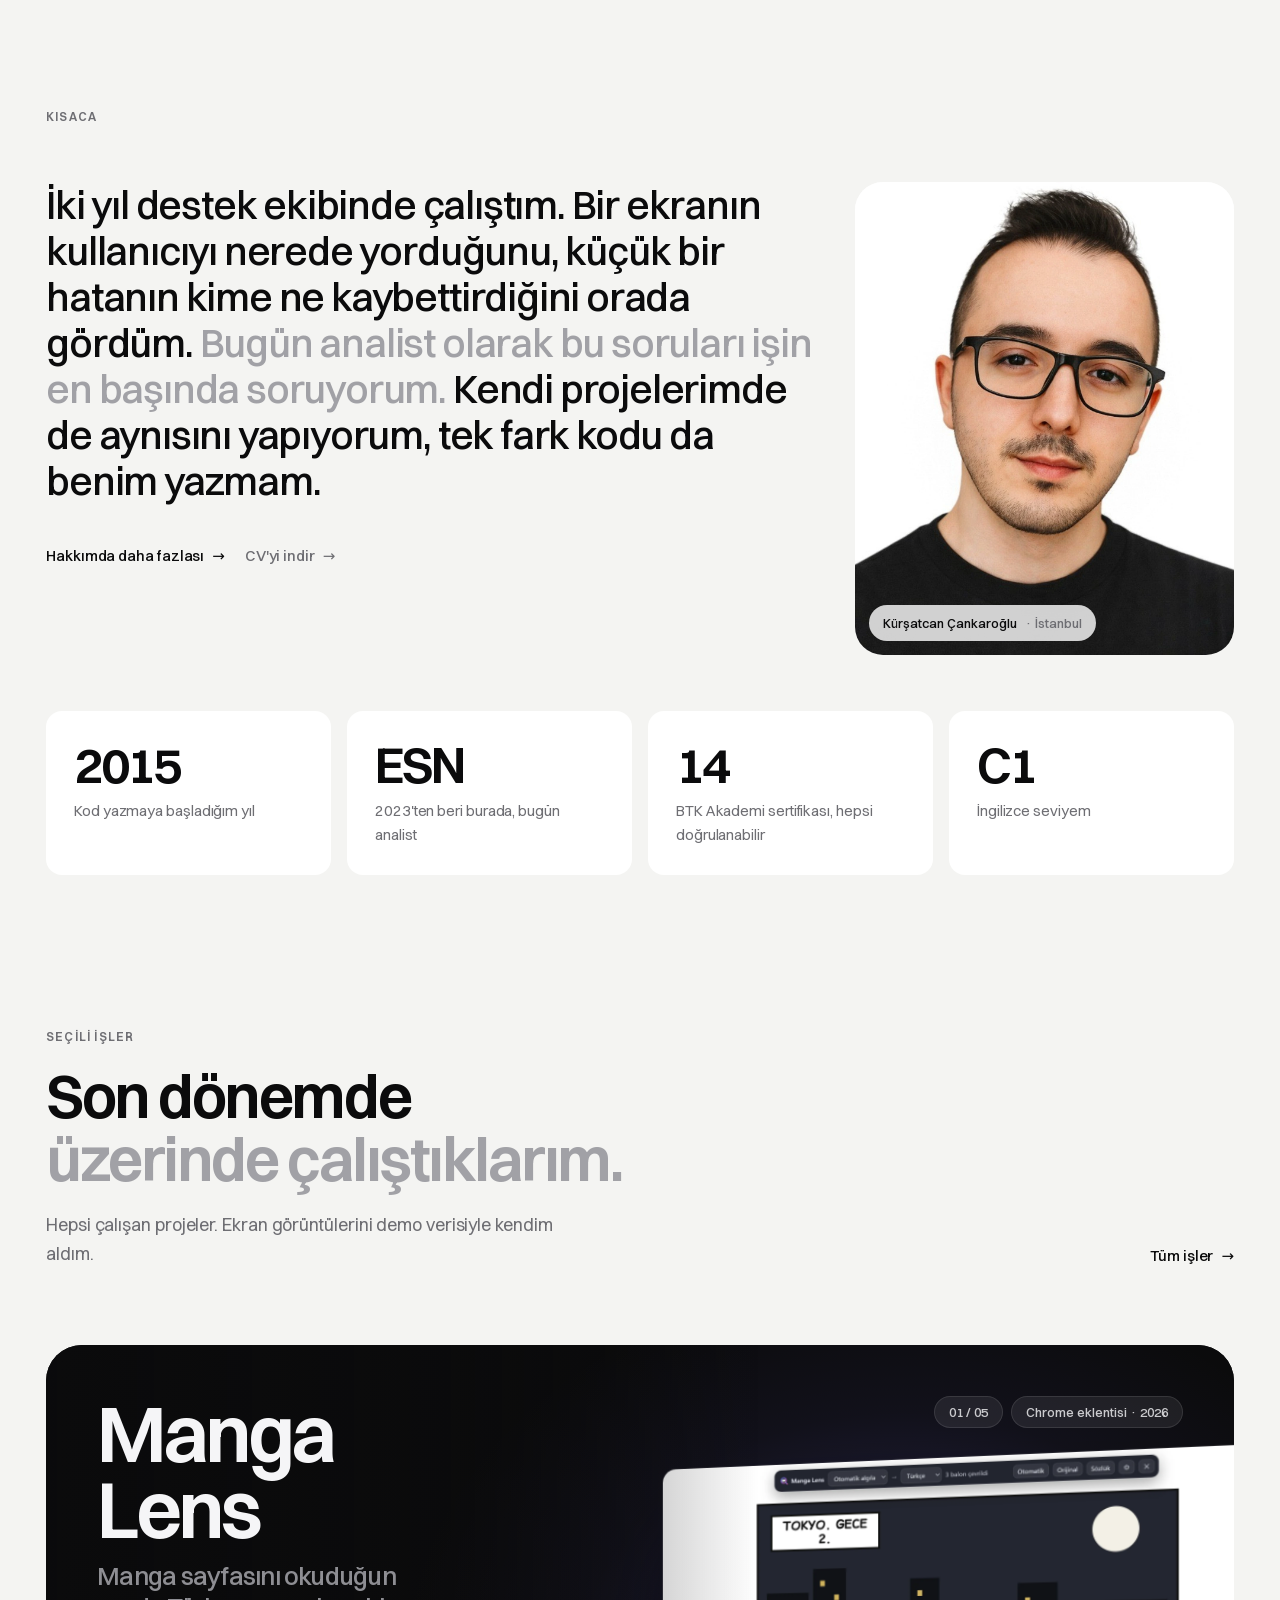
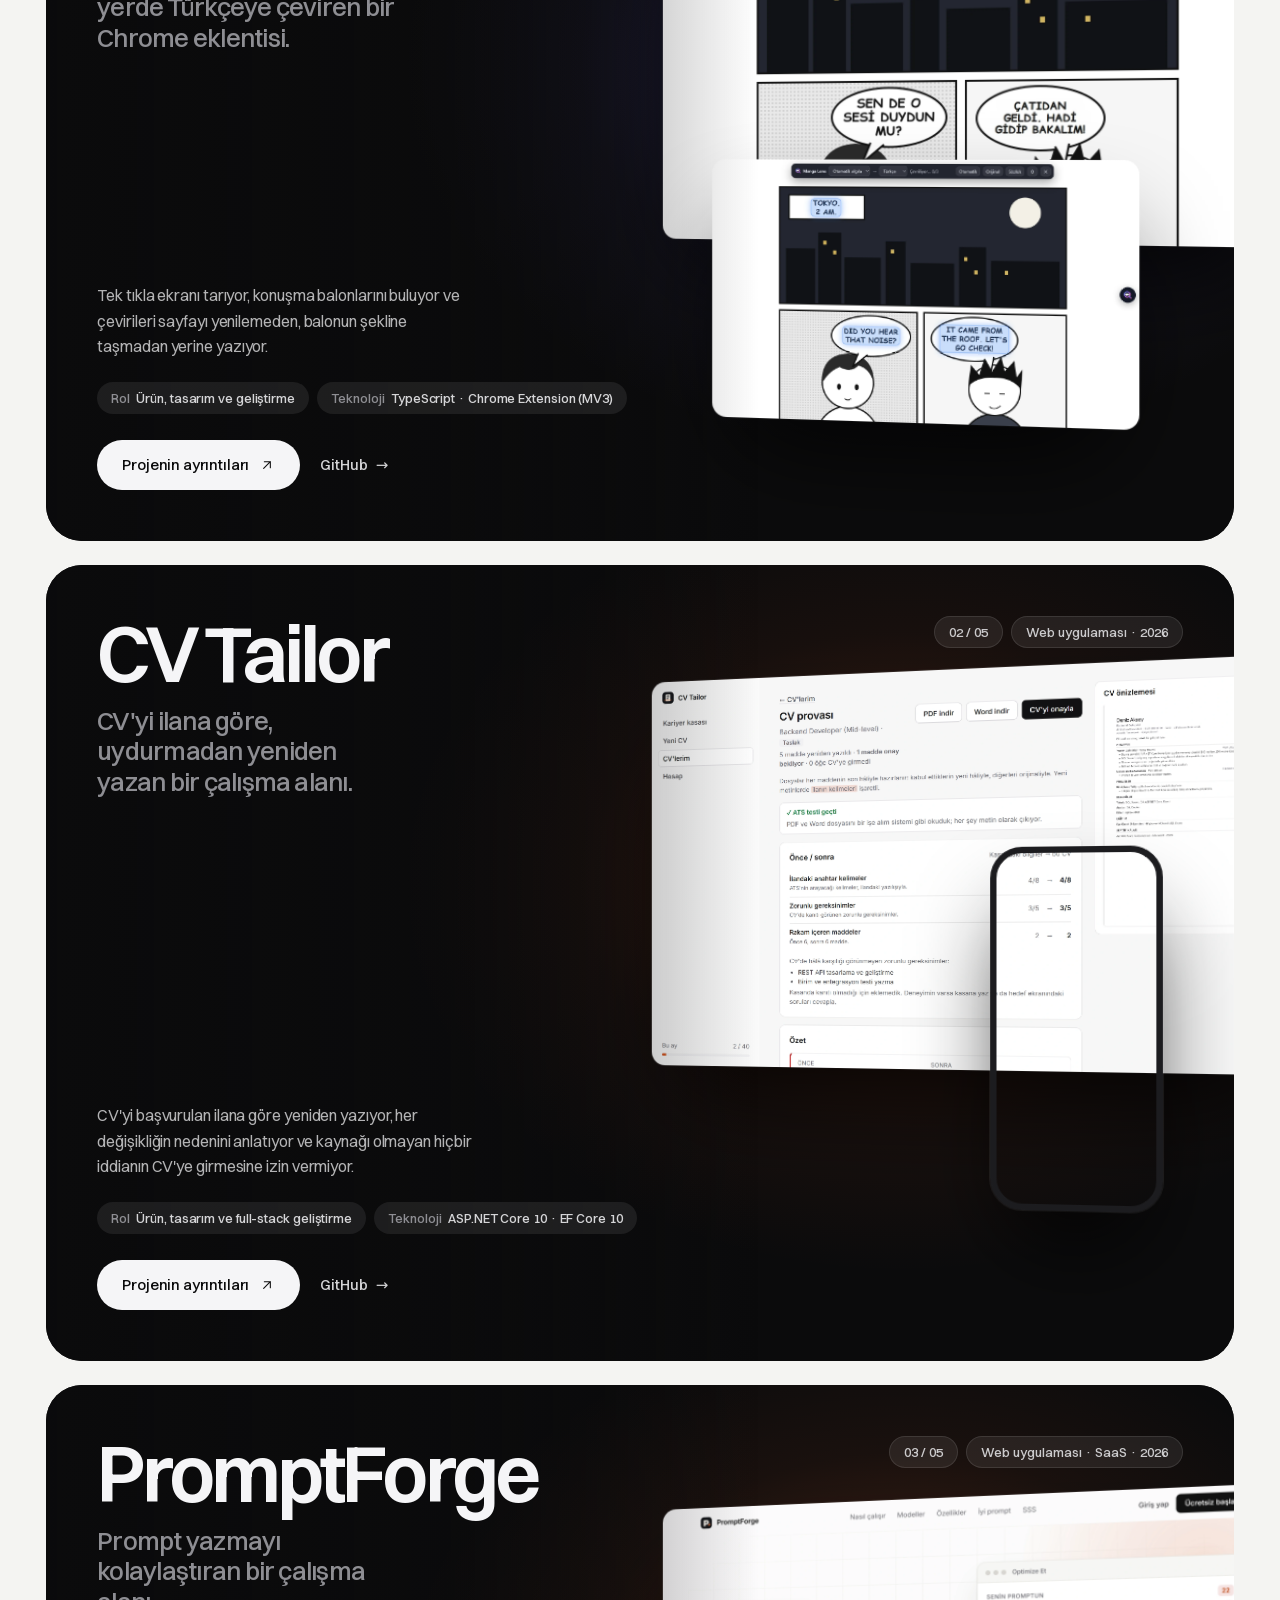
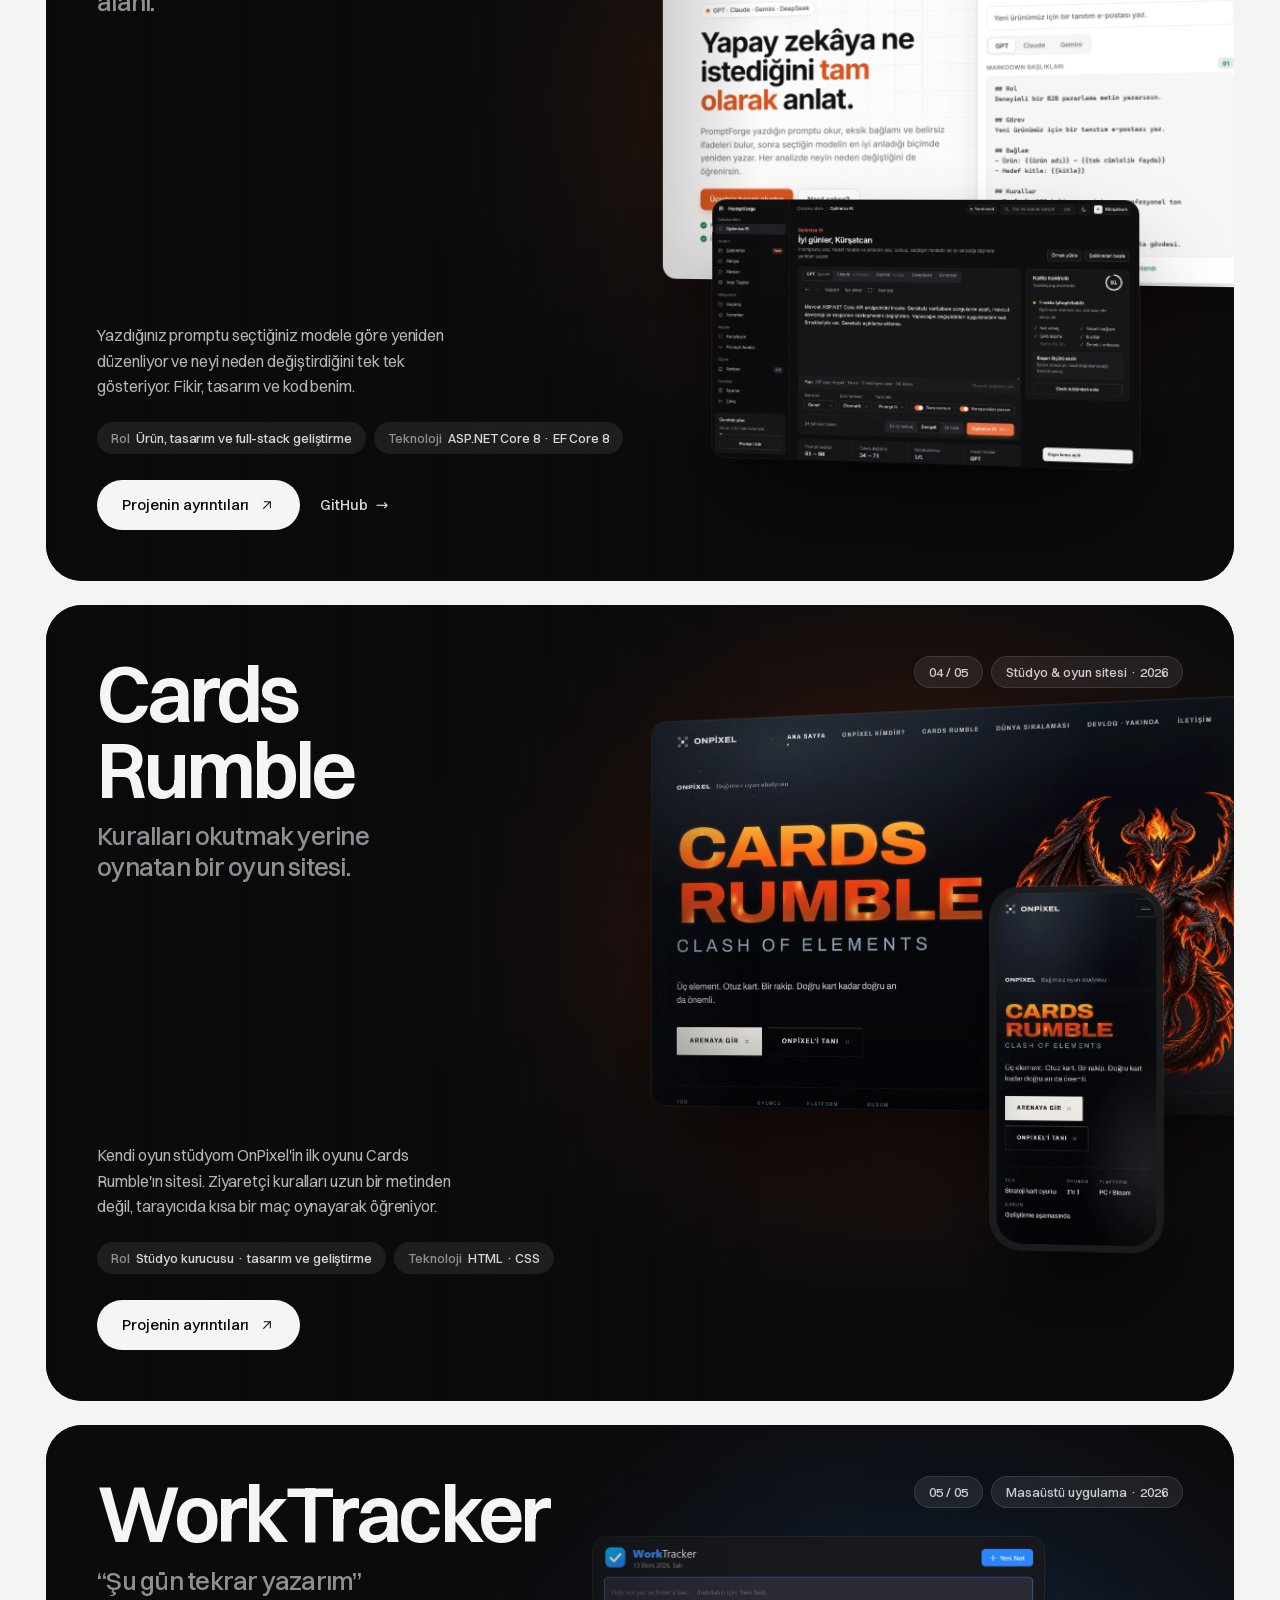
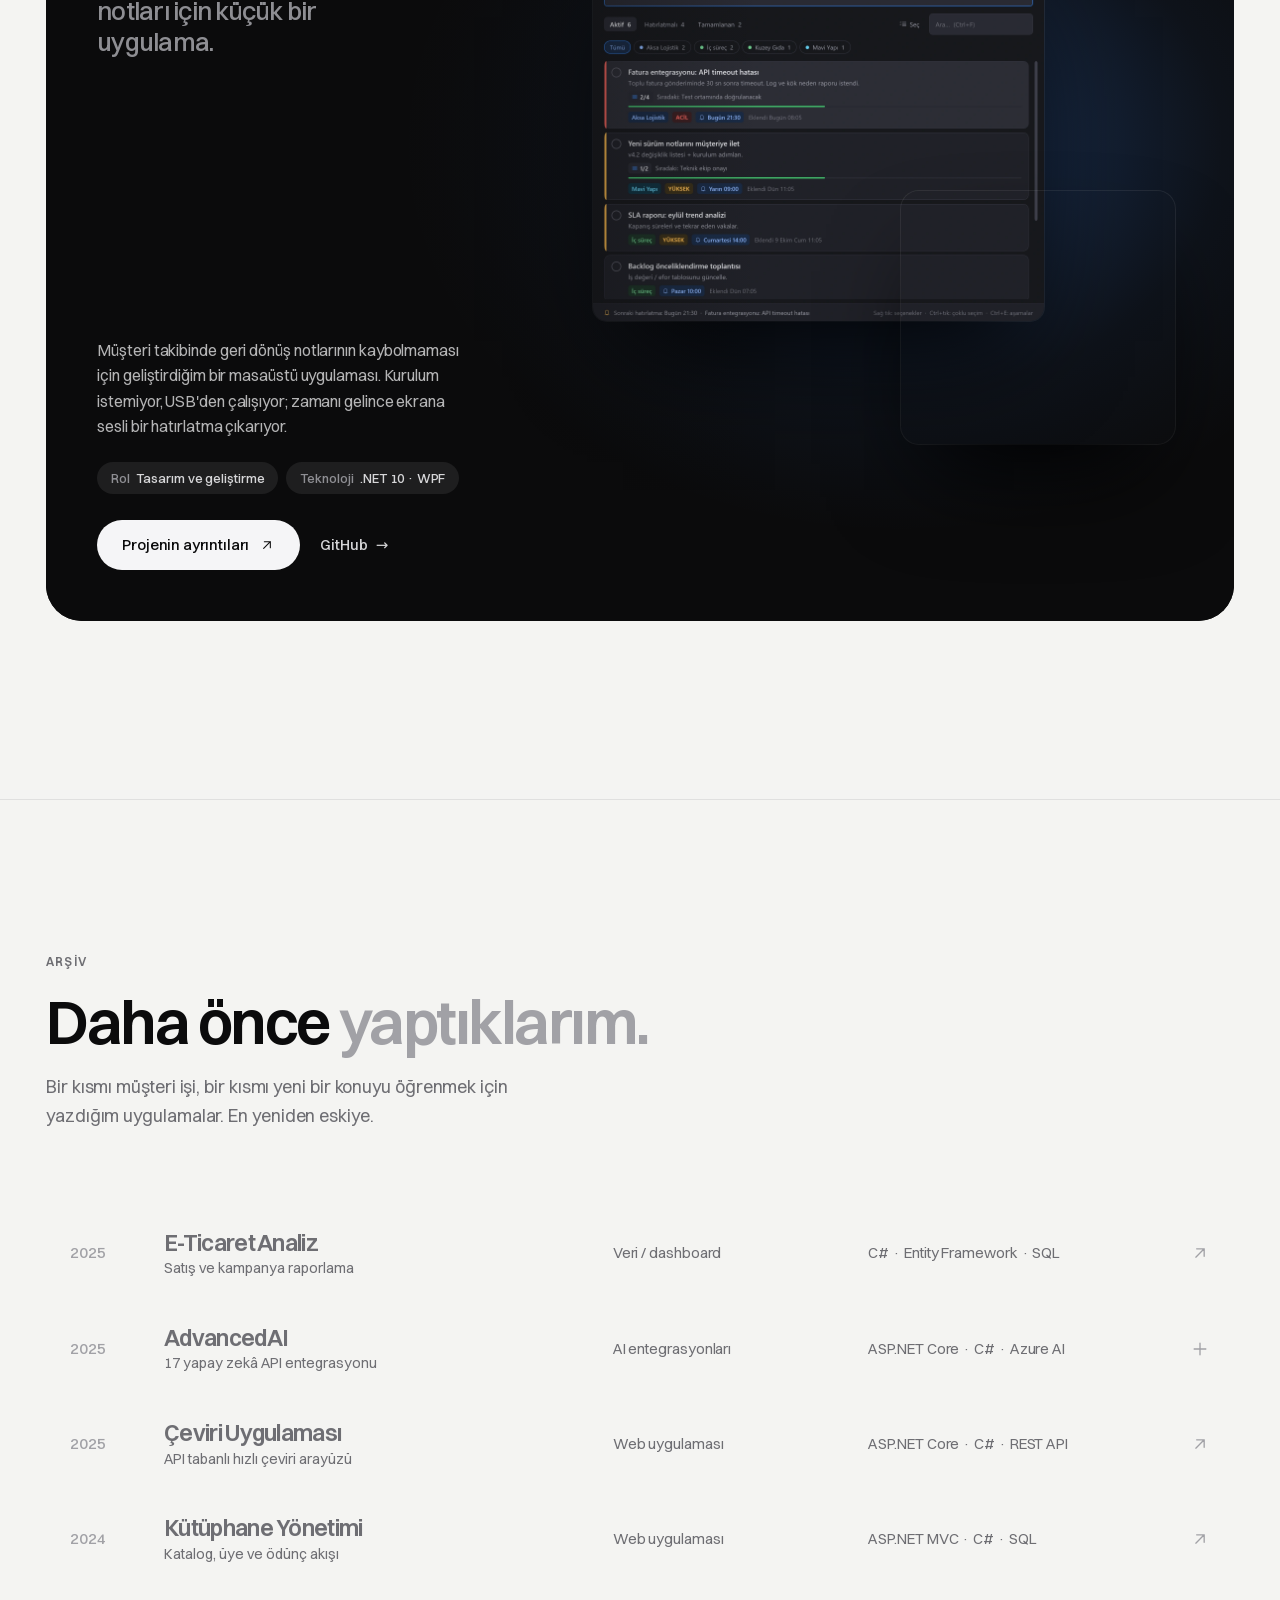
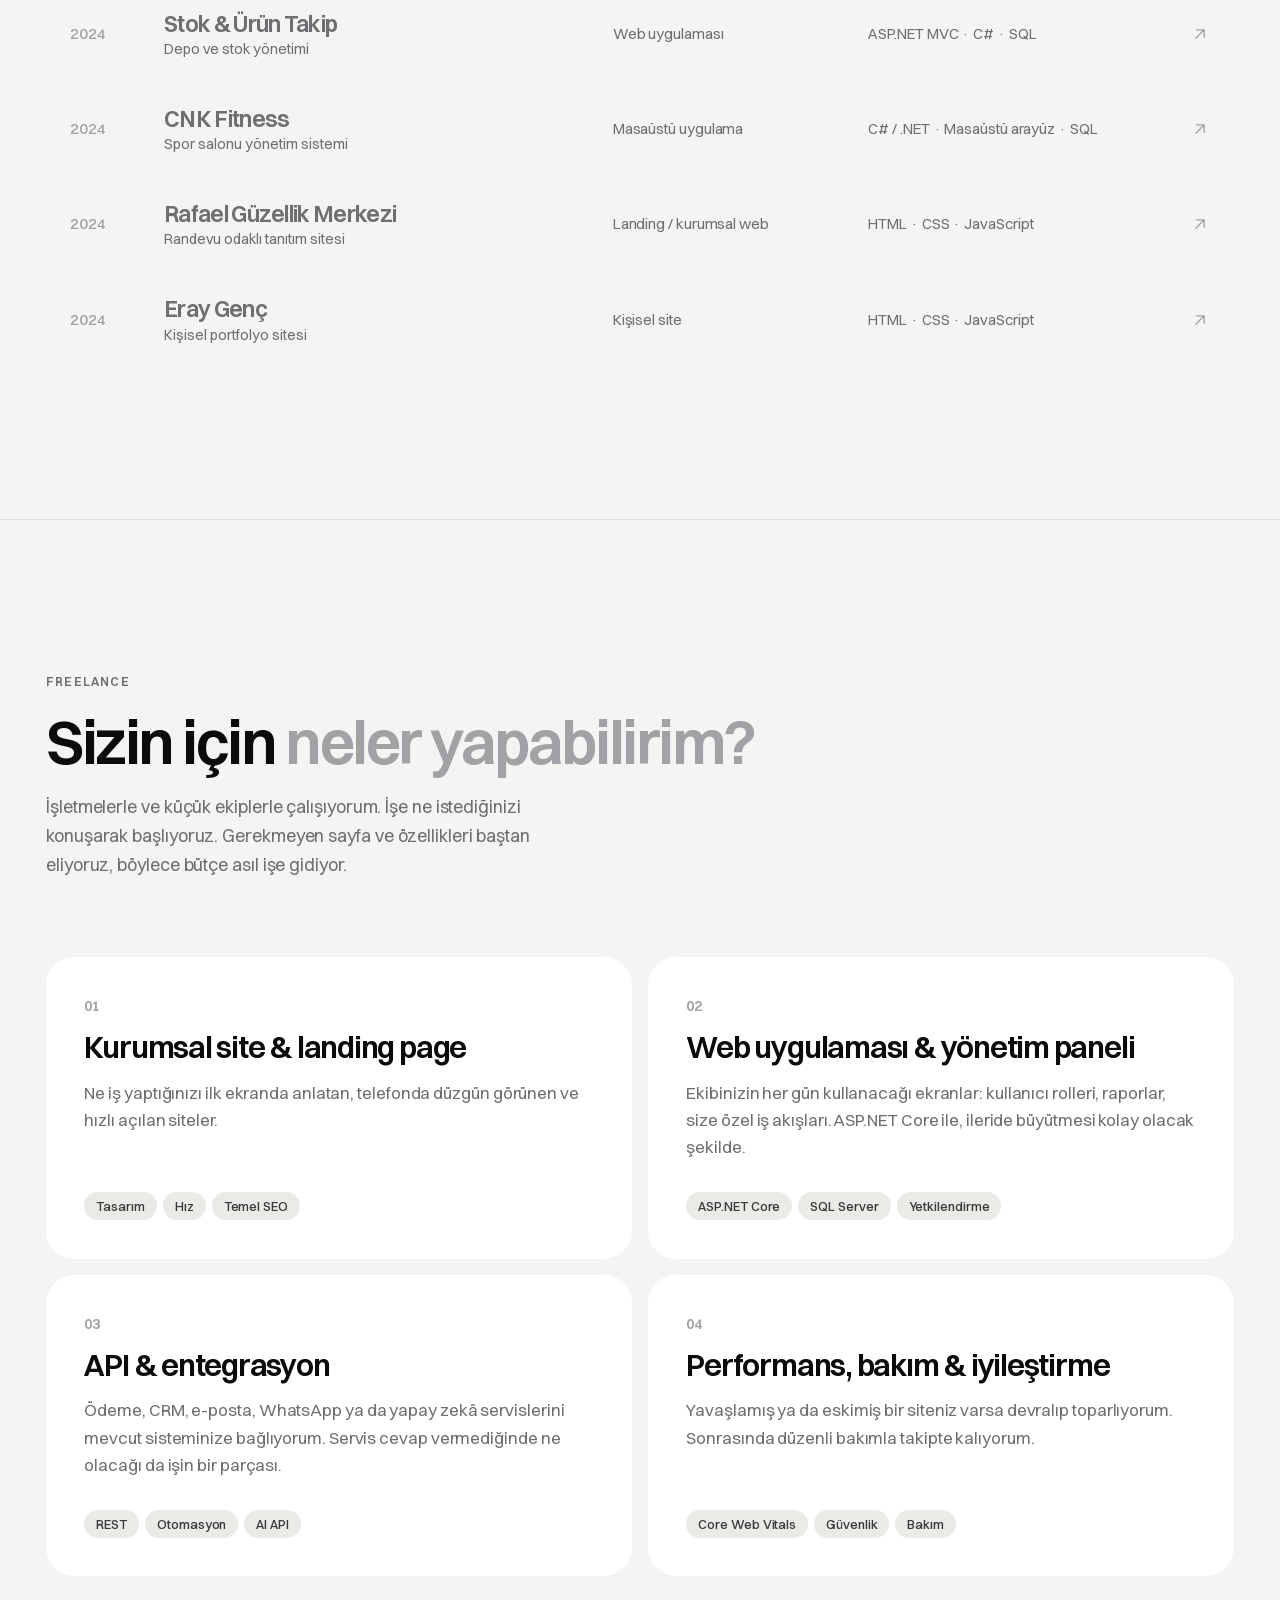
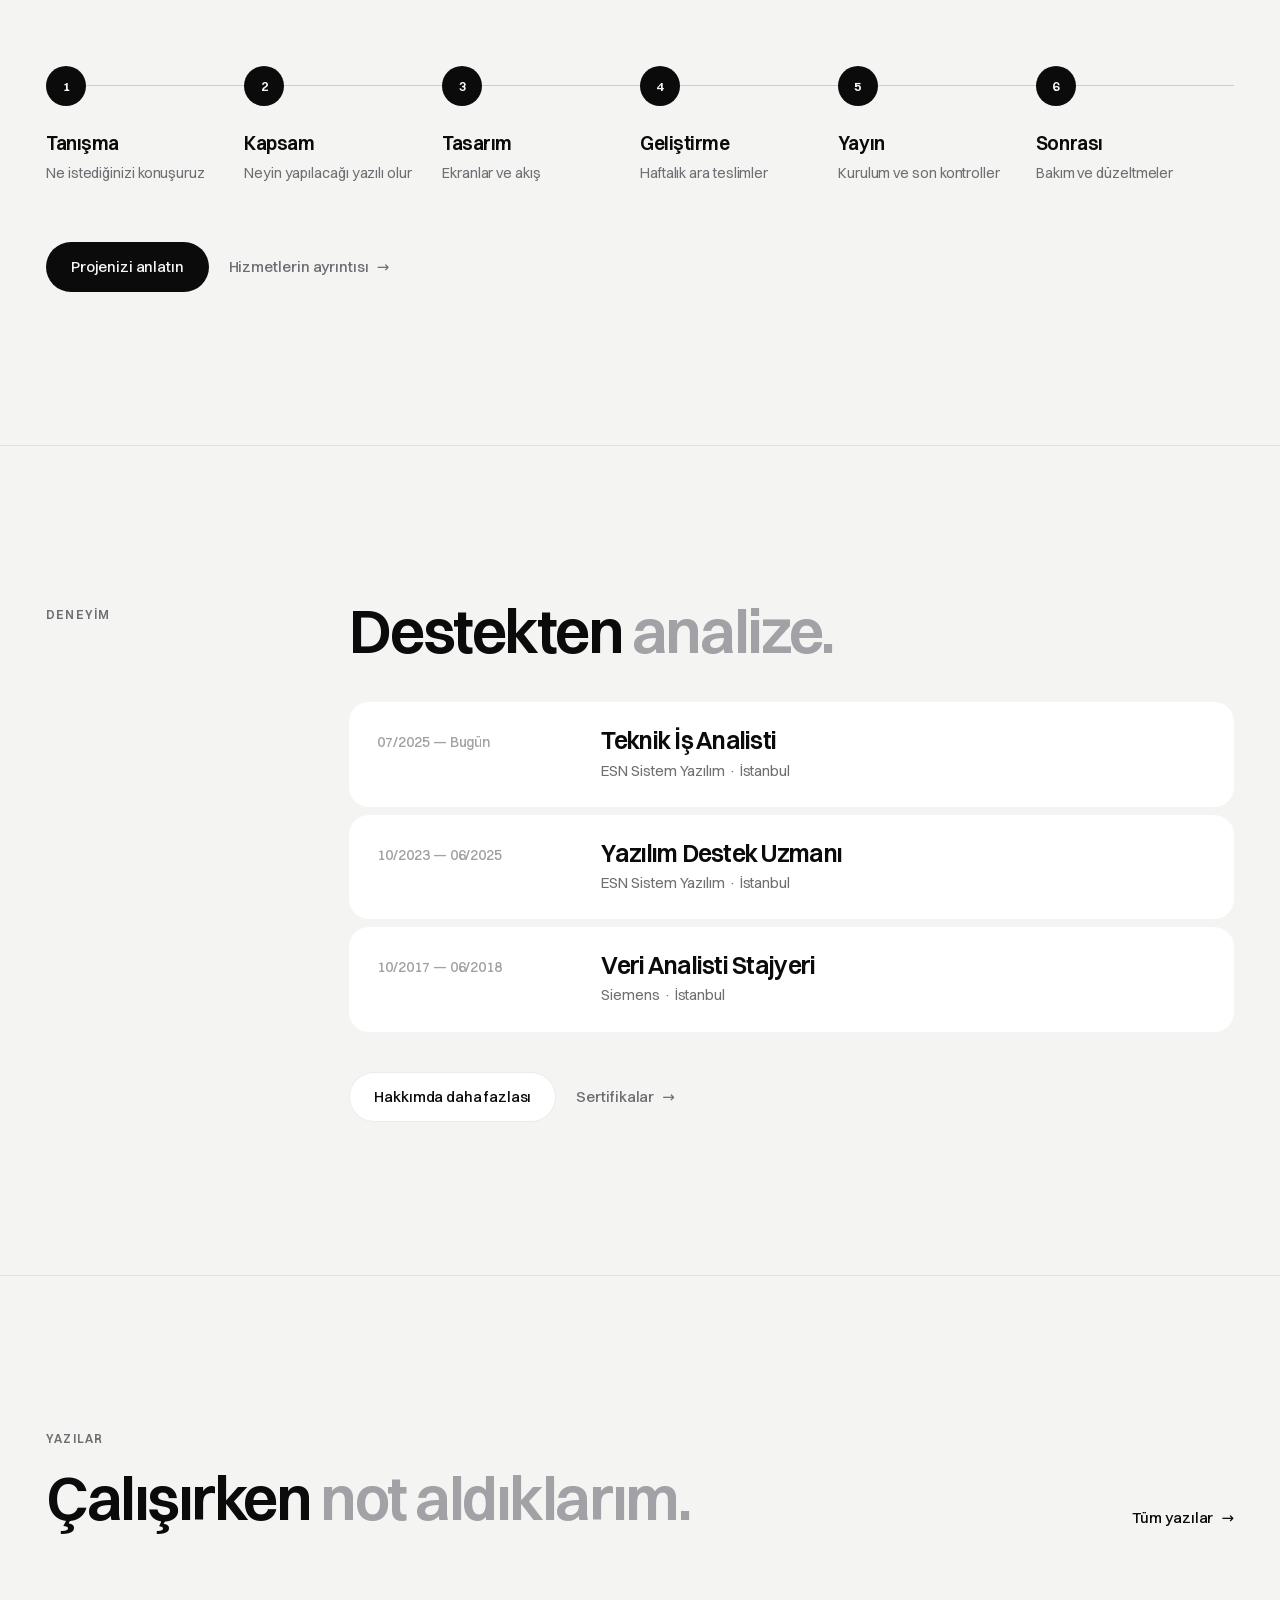
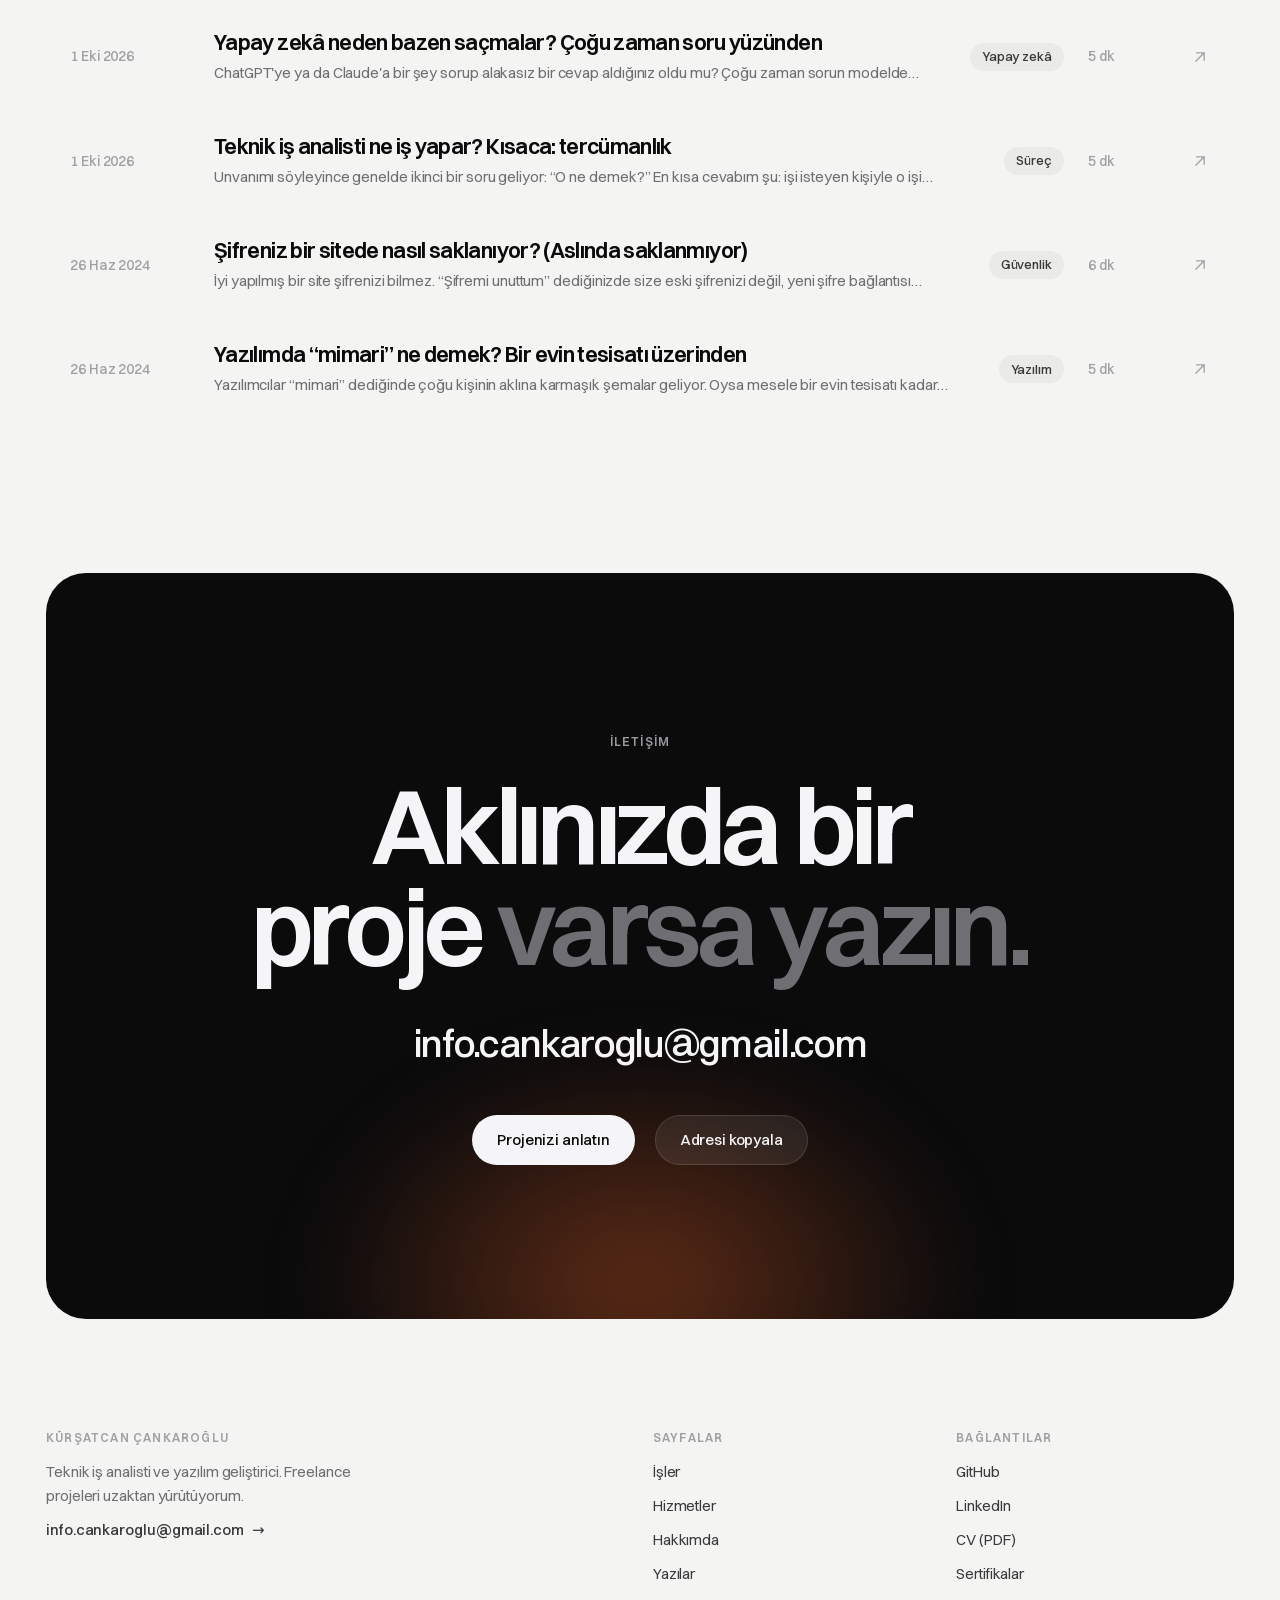
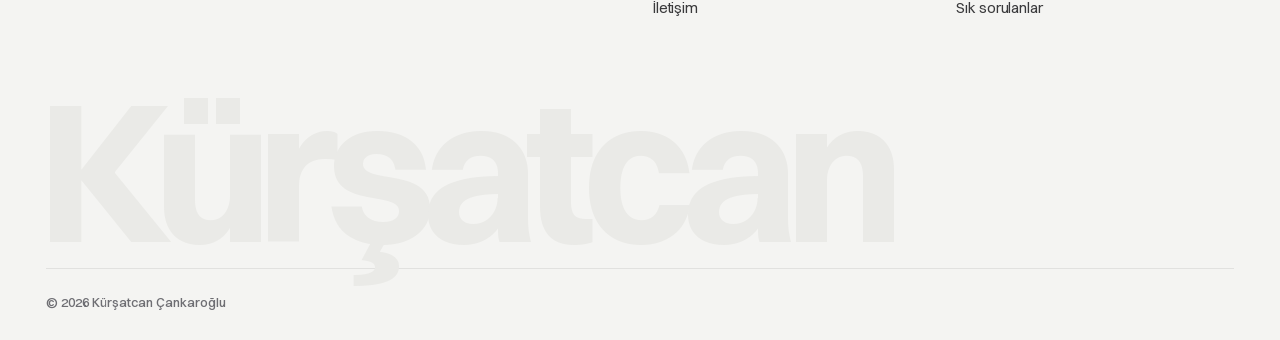
==== commit d592fffc: "Version script and style URLs so browsers pick up changes" ====
--- a/index.html
+++ b/index.html
@@ -18,13 +18,13 @@
 <link rel="apple-touch-icon" href="assets/media/brand/apple-touch-icon.png">
 <link rel="manifest" href="manifest.webmanifest">
 <link rel="preload" href="assets/fonts/switzer-variable.woff2" as="font" type="font/woff2" crossorigin>
-<script src="assets/js/kursat-theme.js"></script>
-<link rel="stylesheet" href="assets/css/kursat.css">
-<script src="assets/js/kursat-core.js" defer></script>
-<script src="assets/js/kursat-projects.js" defer></script>
-<script src="assets/js/kursat-posts.js" defer></script>
-<script src="assets/js/kursat-certificates.js" defer></script>
-<script src="assets/js/kursat-content.js" defer></script>
+<script src="assets/js/kursat-theme.js?v=20261014"></script>
+<link rel="stylesheet" href="assets/css/kursat.css?v=20261014">
+<script src="assets/js/kursat-core.js?v=20261014" defer></script>
+<script src="assets/js/kursat-projects.js?v=20261014" defer></script>
+<script src="assets/js/kursat-posts.js?v=20261014" defer></script>
+<script src="assets/js/kursat-certificates.js?v=20261014" defer></script>
+<script src="assets/js/kursat-content.js?v=20261014" defer></script>
 </head>
 <body>
 <a class="kursat-skip" href="#kursat-main">İçeriğe geç</a>
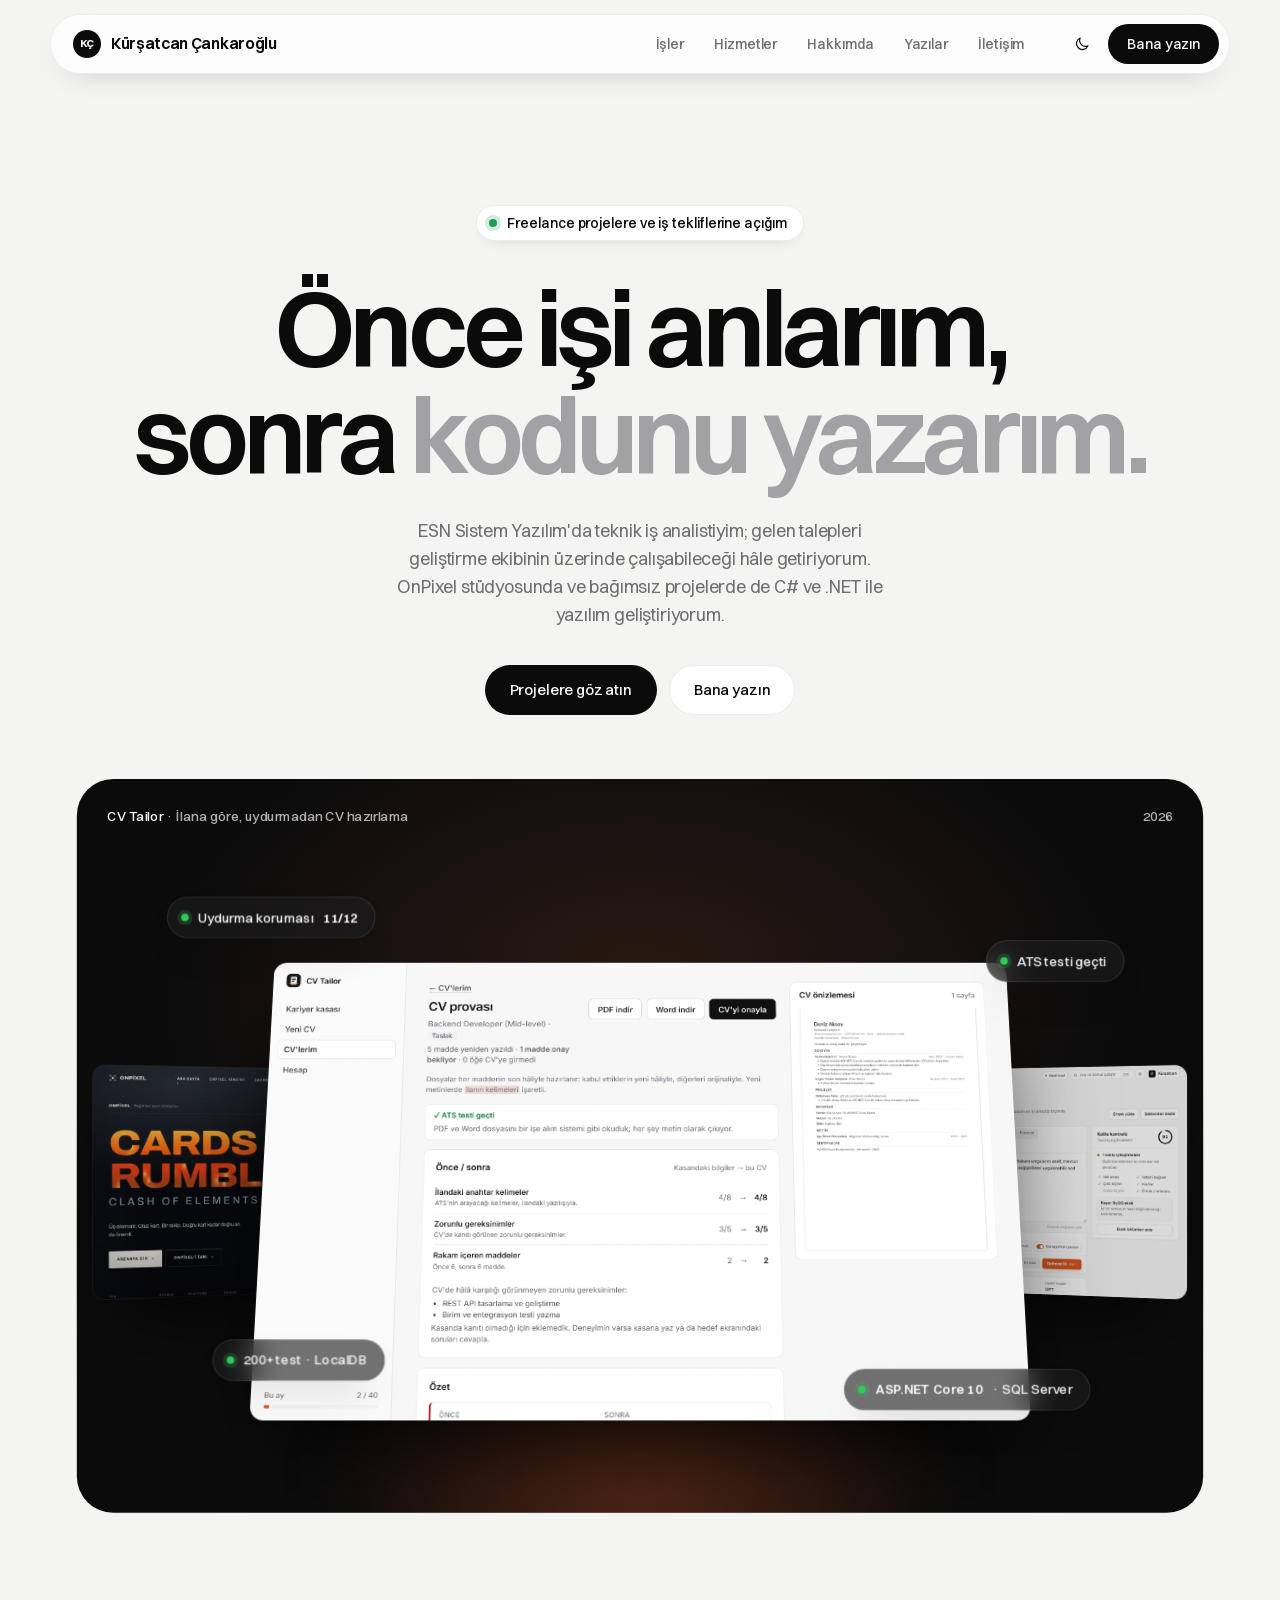
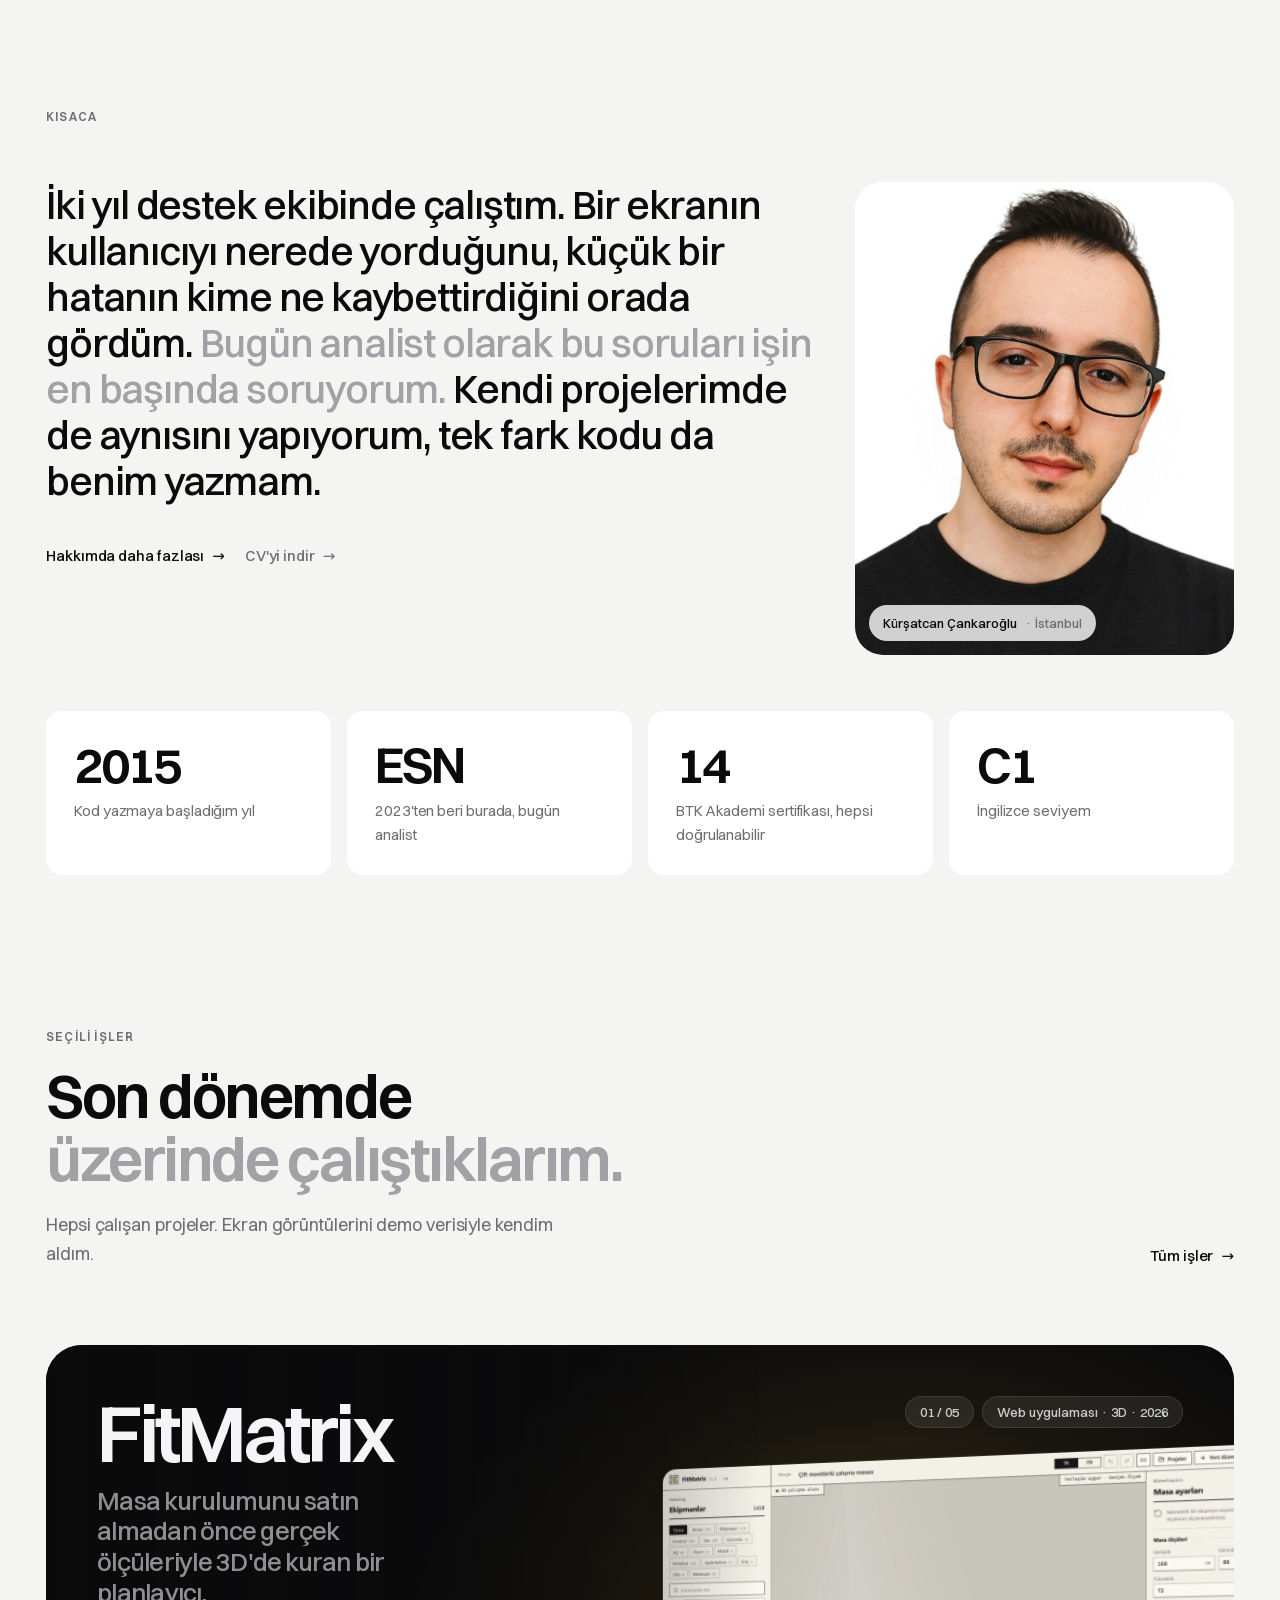
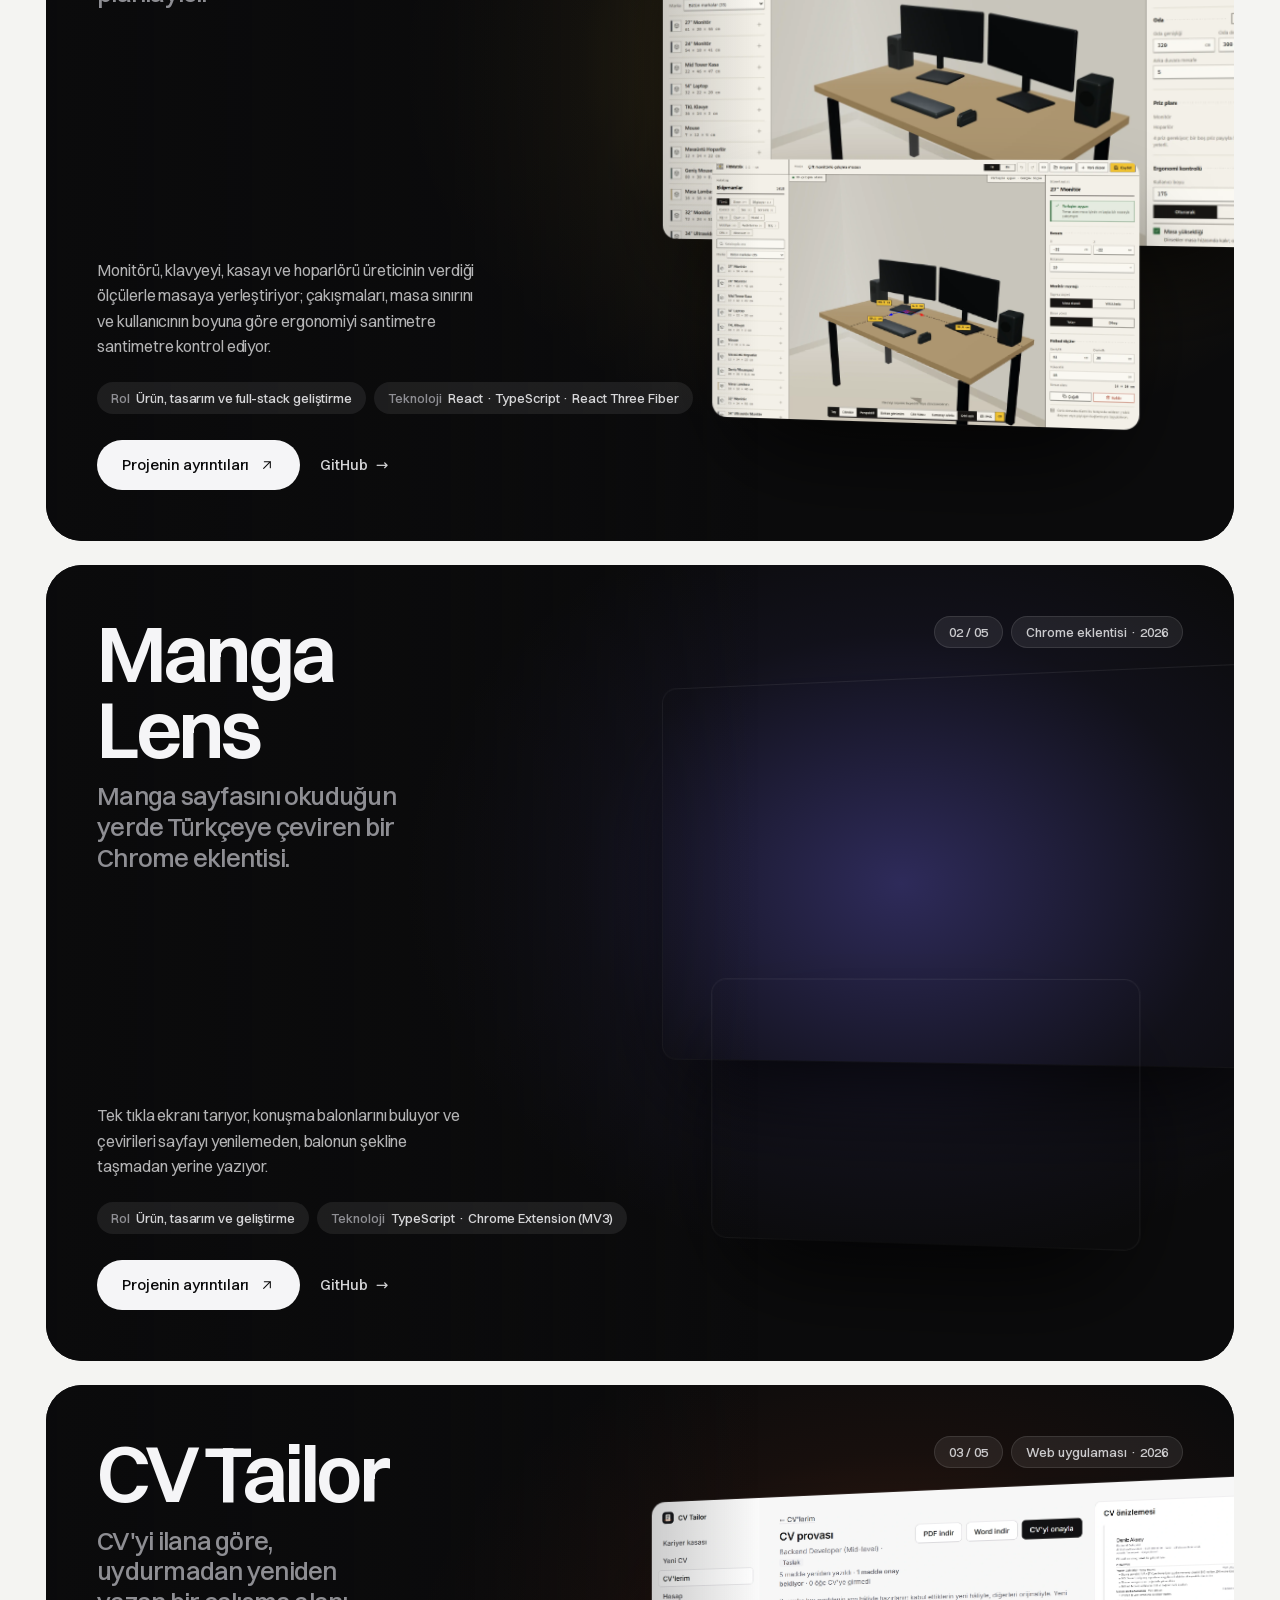
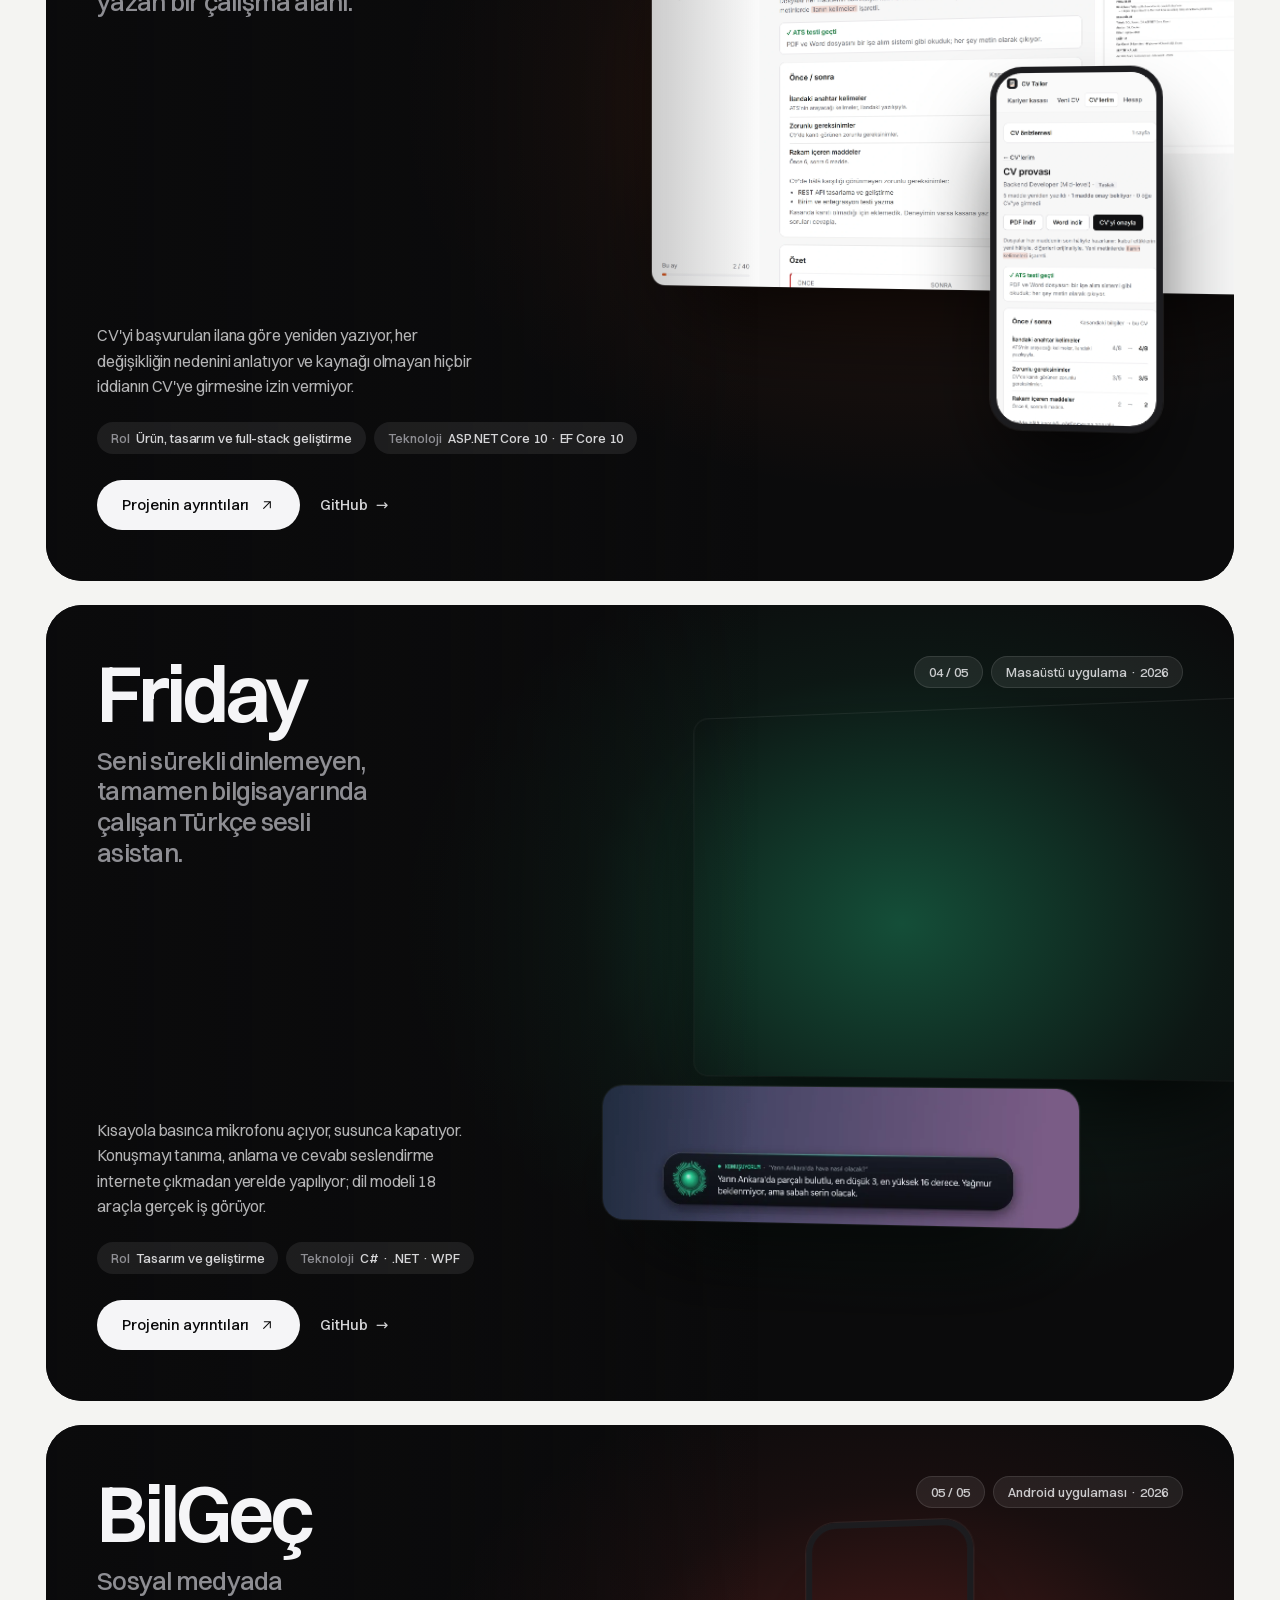
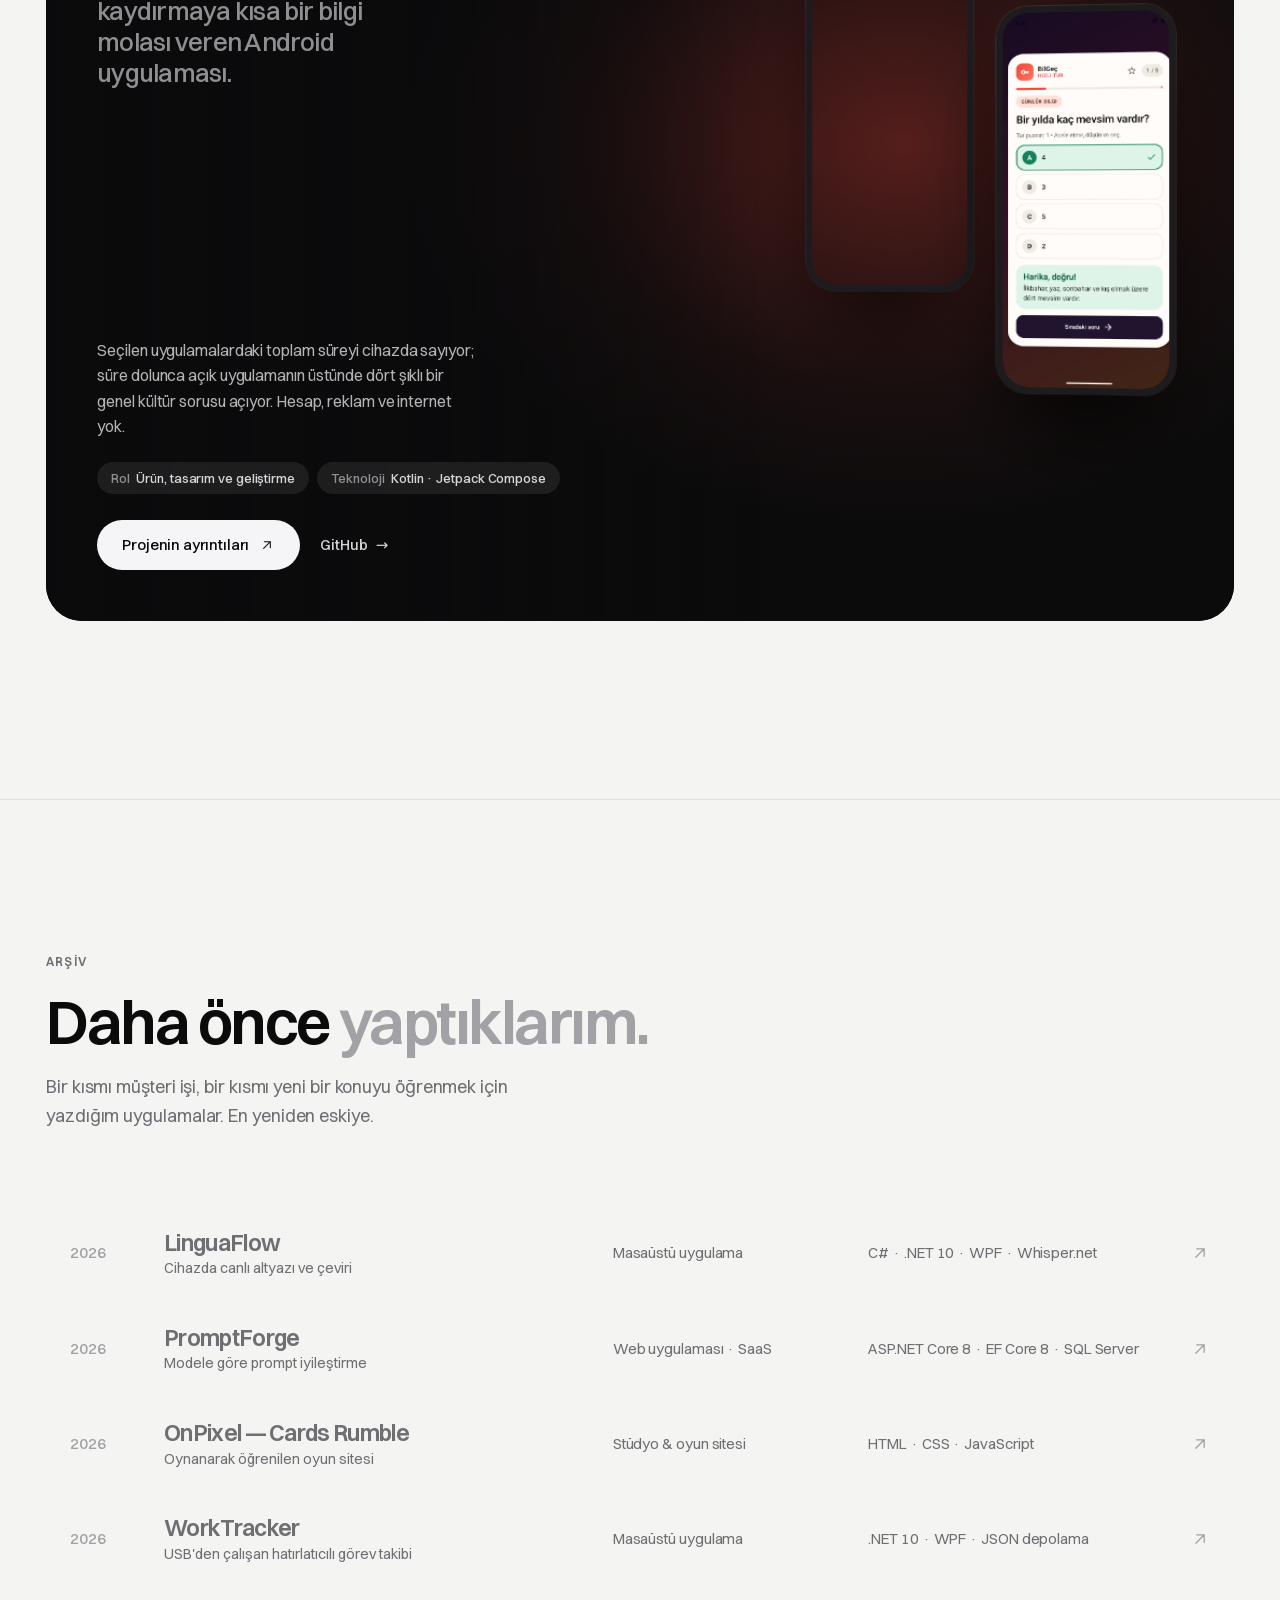
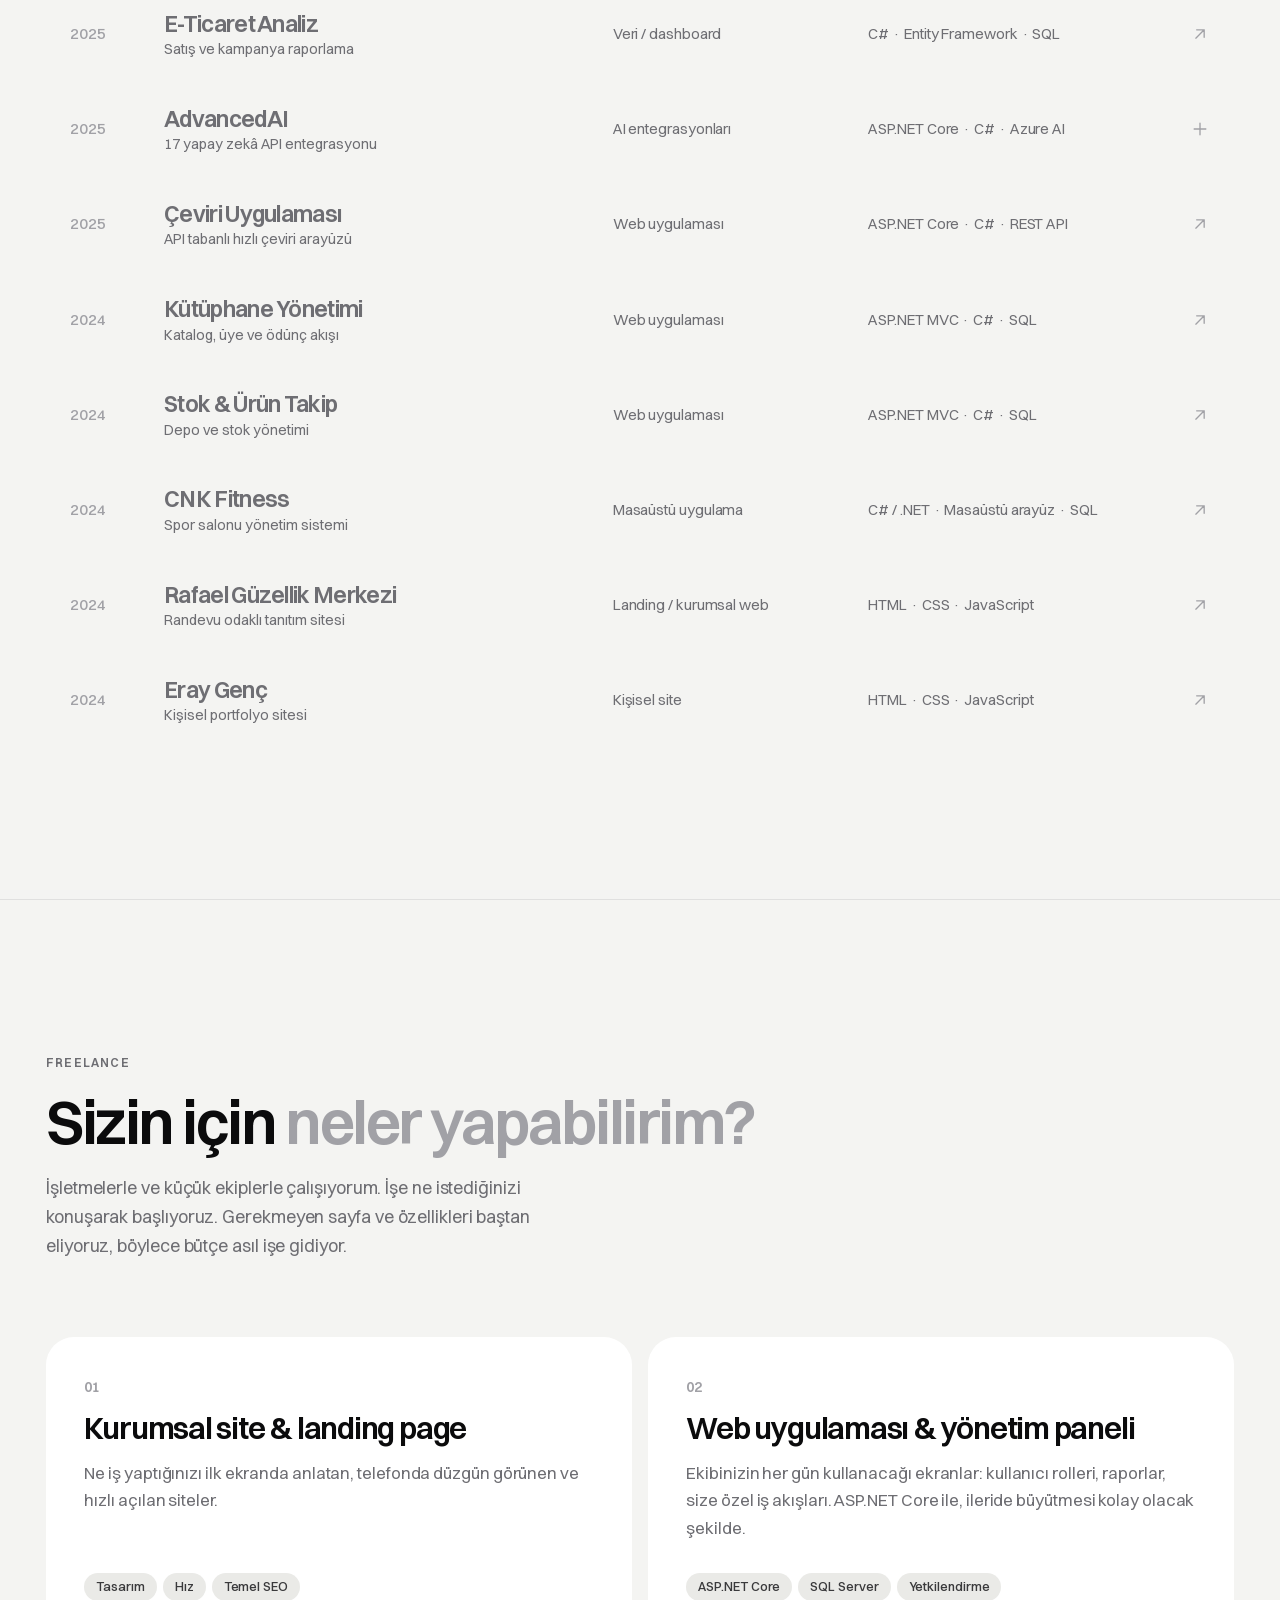
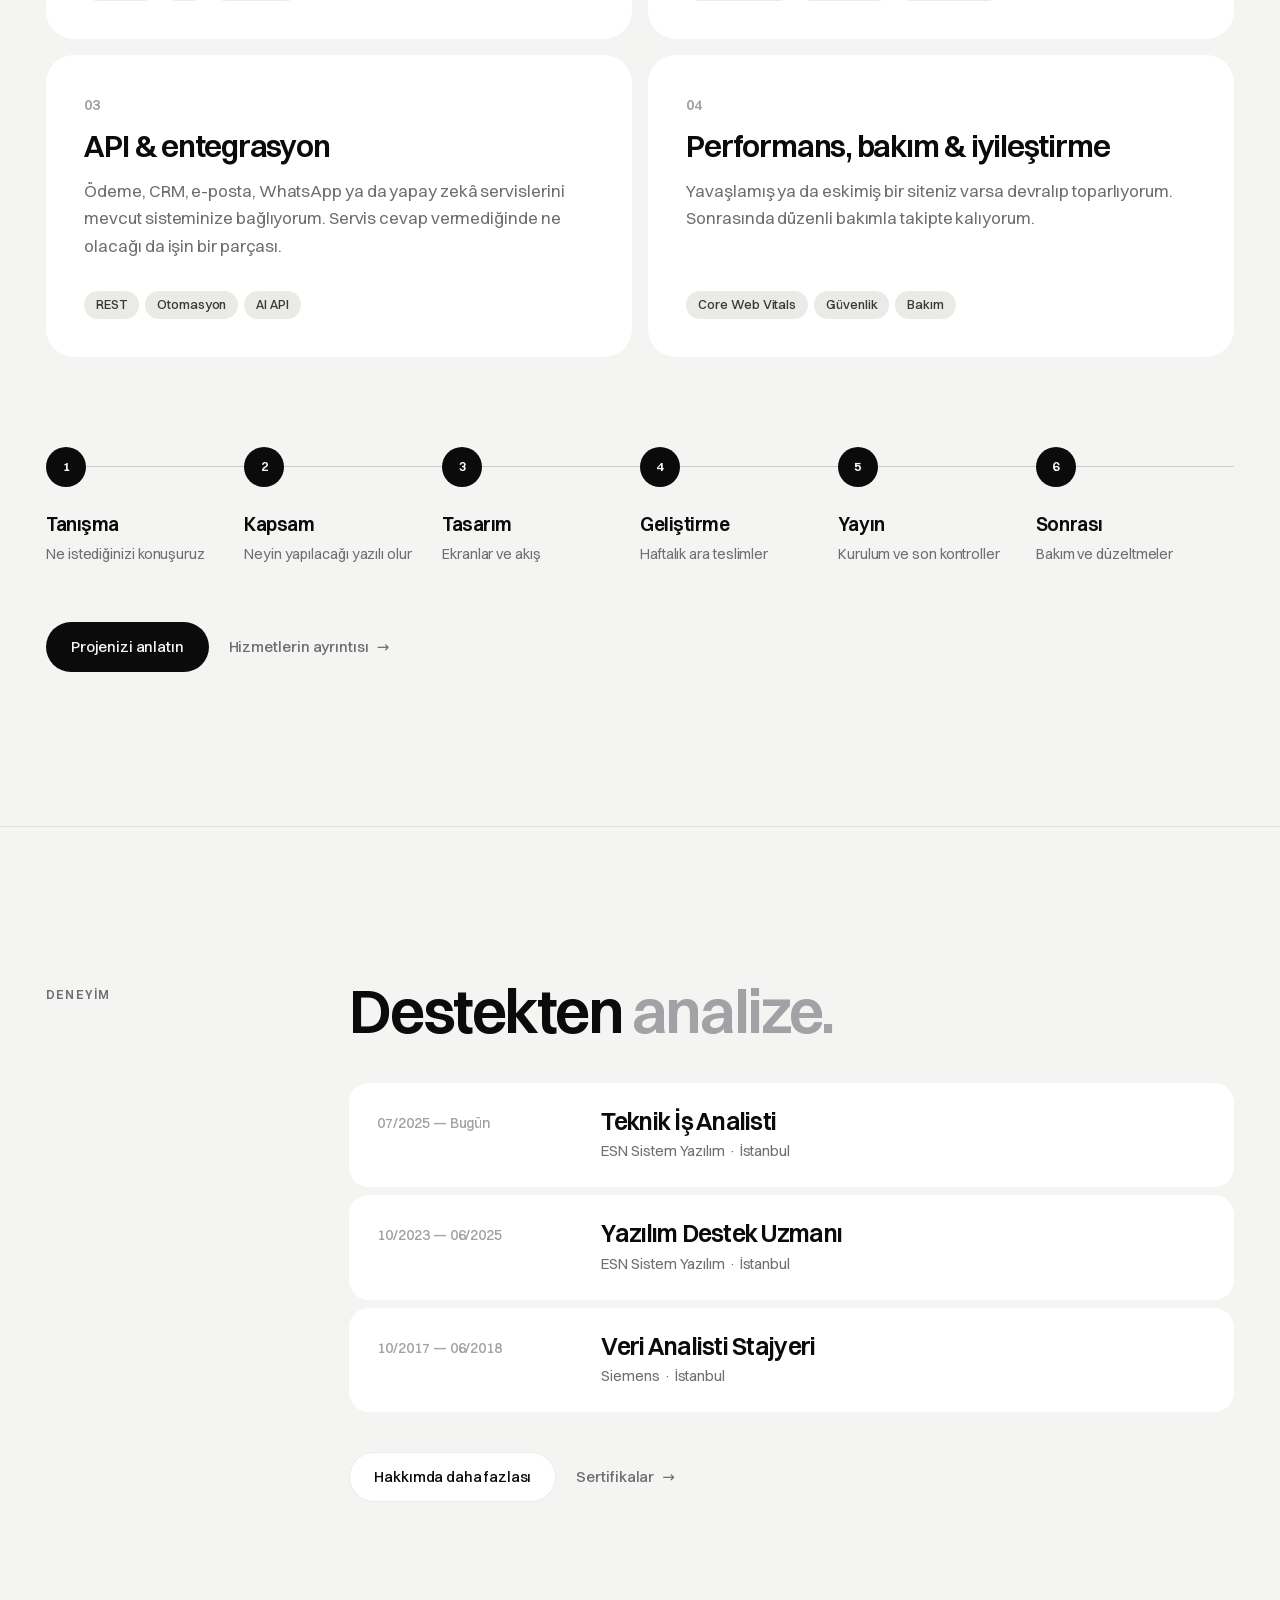
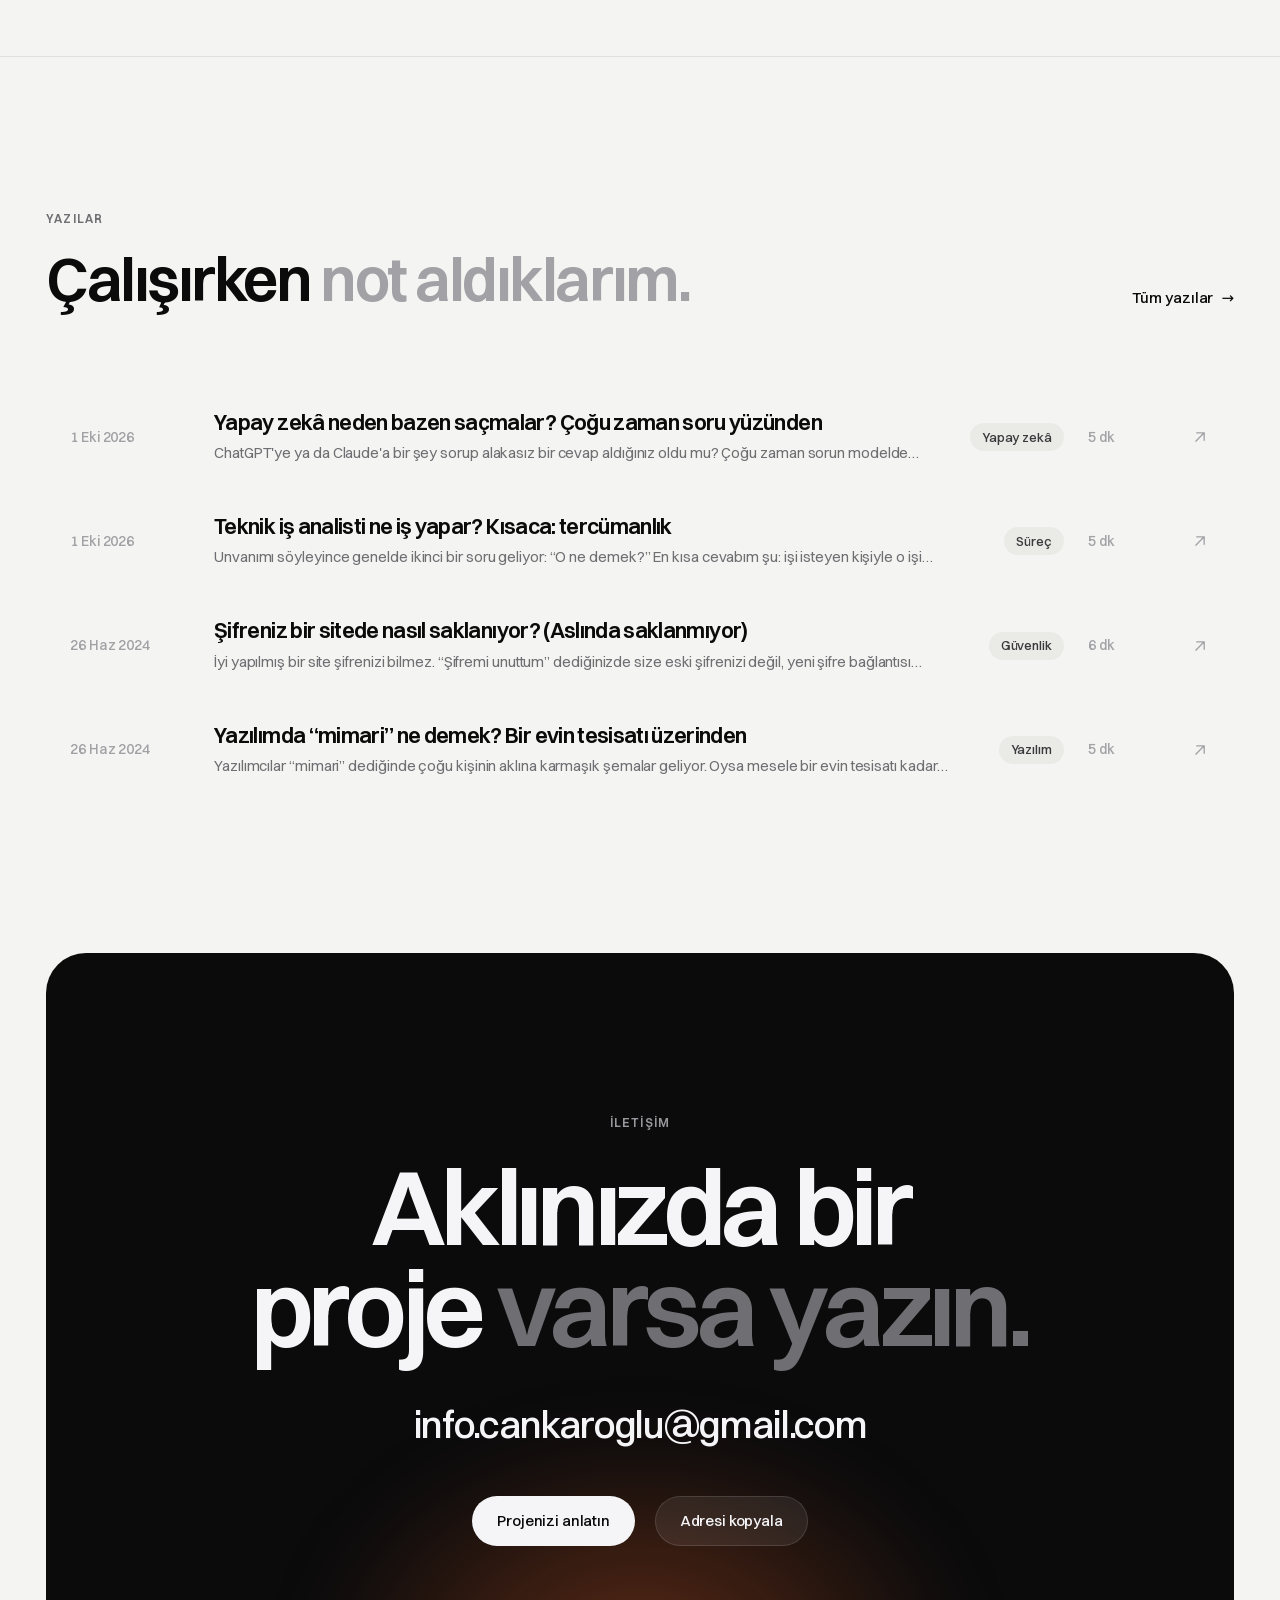
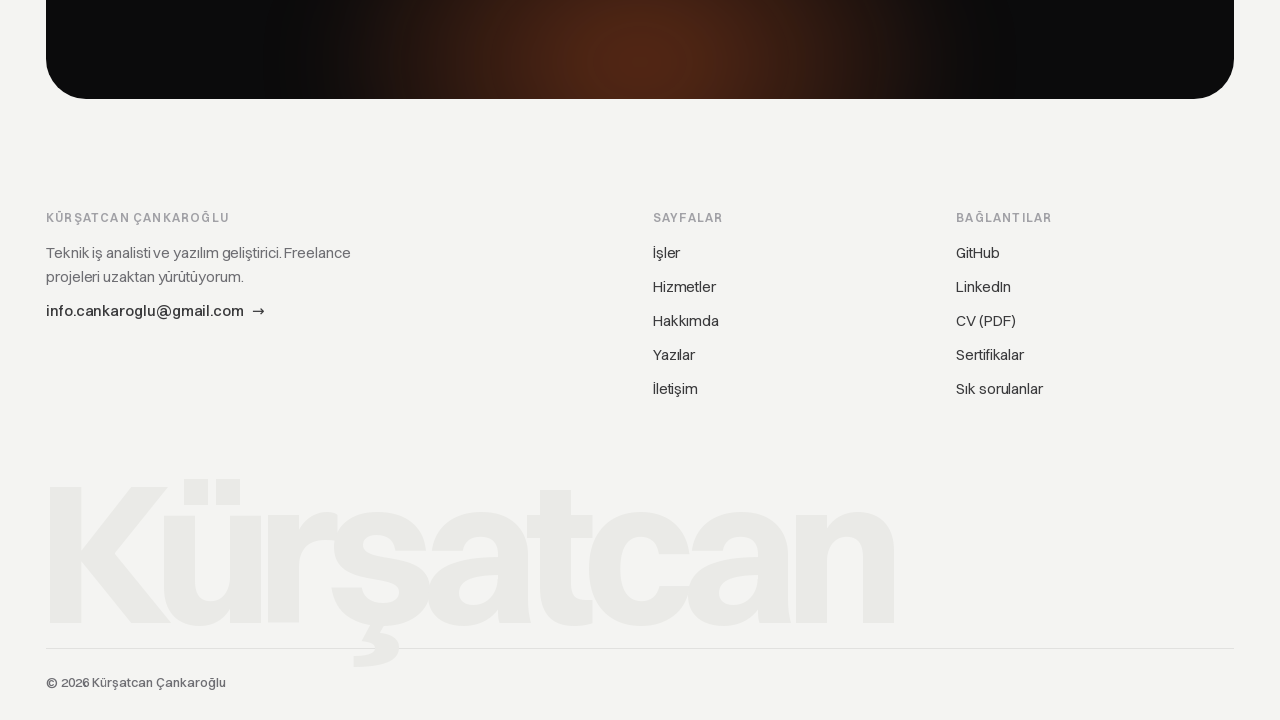
==== commit 07e03b4d: "Feature FitMatrix, Friday and BilGeç; move older work to the archive Co-Authored-By: Claude Opus 5.5" ====
--- a/index.html
+++ b/index.html
@@ -19,12 +19,12 @@
 <link rel="manifest" href="manifest.webmanifest">
 <link rel="preload" href="assets/fonts/switzer-variable.woff2" as="font" type="font/woff2" crossorigin>
 <script src="assets/js/kursat-theme.js?v=20261014"></script>
-<link rel="stylesheet" href="assets/css/kursat.css?v=20261014">
+<link rel="stylesheet" href="assets/css/kursat.css?v=20261026">
 <script src="assets/js/kursat-core.js?v=20261014" defer></script>
-<script src="assets/js/kursat-projects.js?v=20261014" defer></script>
+<script src="assets/js/kursat-projects.js?v=20261026" defer></script>
 <script src="assets/js/kursat-posts.js?v=20261014" defer></script>
 <script src="assets/js/kursat-certificates.js?v=20261014" defer></script>
-<script src="assets/js/kursat-content.js?v=20261014" defer></script>
+<script src="assets/js/kursat-content.js?v=20261026" defer></script>
 </head>
 <body>
 <a class="kursat-skip" href="#kursat-main">İçeriğe geç</a>
--- a/assets/css/kursat.css
+++ b/assets/css/kursat.css
@@ -335,6 +335,19 @@
 .kursat-scene--manga-lens .kursat-scene-media { perspective: 1800px; }
 .kursat-scene--manga-lens .kursat-scene-shot--1 { width: 52%; aspect-ratio: 16 / 10; right: -3%; top: 14%; transform: rotateY(-16deg); }
 .kursat-scene--manga-lens .kursat-scene-shot--2 { width: 34%; aspect-ratio: 16 / 10; right: 9%; top: 52%; transform: rotateY(-12deg) translateZ(80px); }
+.kursat-scene--fitmatrix { --glow: 240, 190, 60; }
+.kursat-scene--fitmatrix .kursat-scene-media { perspective: 1800px; }
+.kursat-scene--fitmatrix .kursat-scene-shot--1 { width: 52%; aspect-ratio: 16 / 10; right: -3%; top: 14%; transform: rotateY(-16deg); }
+.kursat-scene--fitmatrix .kursat-scene-shot--2 { width: 34%; aspect-ratio: 16 / 10; right: 9%; top: 52%; transform: rotateY(-12deg) translateZ(80px); }
+.kursat-scene--friday { --glow: 40, 220, 150; }
+.kursat-scene--friday .kursat-scene-media { perspective: 1800px; }
+.kursat-scene--friday .kursat-scene-shot--1 { width: 48%; aspect-ratio: 1020 / 660; right: -2%; top: 13%; transform: rotateY(-14deg); }
+.kursat-scene--friday .kursat-scene-shot--2 { width: 38%; aspect-ratio: 900 / 260; right: 14%; top: 60%; border-radius: 20px; transform: rotateY(-10deg) translateZ(90px); }
+.kursat-scene--bilgec { --glow: 240, 70, 60; }
+.kursat-scene--bilgec .kursat-scene-media { perspective: 1800px; }
+.kursat-scene--bilgec .kursat-scene-shot--1 { width: 14%; aspect-ratio: 1080 / 2400; right: 22%; top: 12%; transform: rotateY(-12deg); border-radius: 30px; border: 6px solid #1c1c1f; }
+.kursat-scene--bilgec .kursat-scene-shot--1 img { border-radius: 24px; }
+.kursat-scene--bilgec .kursat-scene-shot--2 { width: 14%; aspect-ratio: 1080 / 2400; right: 6%; top: 24%; transform: rotateY(-10deg) translateZ(90px); }
 
 /* Vaka çalışması sahne kartı */
 .kursat-case { display: block; }
@@ -359,6 +372,16 @@
 .kursat-case--manga-lens { --_stage: #0b0b0c; --_glow: 120, 110, 255; }
 .kursat-case--manga-lens .kursat-case-shot--main { left: 7%; top: 9%; width: 66%; aspect-ratio: 16 / 10; }
 .kursat-case--manga-lens .kursat-case-shot--side { right: 6%; top: 36%; width: 46%; aspect-ratio: 16 / 10; }
+.kursat-case--fitmatrix { --_stage: #0b0b0c; --_glow: 240, 190, 60; }
+.kursat-case--fitmatrix .kursat-case-shot--main { left: 7%; top: 9%; width: 66%; aspect-ratio: 16 / 10; }
+.kursat-case--fitmatrix .kursat-case-shot--side { right: 6%; top: 36%; width: 46%; aspect-ratio: 16 / 10; }
+.kursat-case--friday { --_stage: #0b0b0c; --_glow: 40, 220, 150; }
+.kursat-case--friday .kursat-case-shot--main { left: 7%; top: 9%; width: 62%; aspect-ratio: 1020 / 660; }
+.kursat-case--friday .kursat-case-shot--side { right: 5%; top: 60%; width: 50%; aspect-ratio: 900 / 260; border-radius: 18px; }
+.kursat-case--bilgec { --_stage: #0b0b0c; --_glow: 240, 70, 60; }
+.kursat-case--bilgec .kursat-case-shot { width: 19%; aspect-ratio: 1080 / 2400; border-radius: 24px; box-shadow: 0 40px 80px -24px rgba(0,0,0,.8), 0 0 0 5px #111, 0 0 0 6px rgba(255,255,255,.14); }
+.kursat-case--bilgec .kursat-case-shot--main { left: 28%; top: 9%; }
+.kursat-case--bilgec .kursat-case-shot--side { right: 28%; top: 19%; }
 
 /* 12 Liste satırları — arşiv ve yazılar */
 .kursat-index, .kursat-posts { display: flex; flex-direction: column; gap: 4px; }
@@ -763,6 +786,12 @@
   .kursat-scene--cv-tailor .kursat-scene-shot--2 { width: 30%; right: 8%; top: 30%; }
   .kursat-scene--manga-lens .kursat-scene-shot--1 { width: 88%; right: -10%; top: 16%; }
   .kursat-scene--manga-lens .kursat-scene-shot--2 { width: 62%; right: 34%; top: 46%; }
+  .kursat-scene--fitmatrix .kursat-scene-shot--1 { width: 88%; right: -10%; top: 16%; }
+  .kursat-scene--fitmatrix .kursat-scene-shot--2 { width: 62%; right: 34%; top: 46%; }
+  .kursat-scene--friday .kursat-scene-shot--1 { width: 86%; right: -8%; top: 14%; }
+  .kursat-scene--friday .kursat-scene-shot--2 { width: 72%; right: 22%; top: 62%; }
+  .kursat-scene--bilgec .kursat-scene-shot--1 { width: 30%; right: 40%; top: 12%; }
+  .kursat-scene--bilgec .kursat-scene-shot--2 { width: 30%; right: 6%; top: 20%; }
   .kursat-index-row { grid-template-columns: 52px minmax(0, 1fr) 24px; row-gap: 2px; padding: 18px 16px; }
   .kursat-index-row > span:not(.kursat-index-year) { grid-column: 2; }
   .kursat-index-row svg { grid-column: 3; grid-row: 1; }
